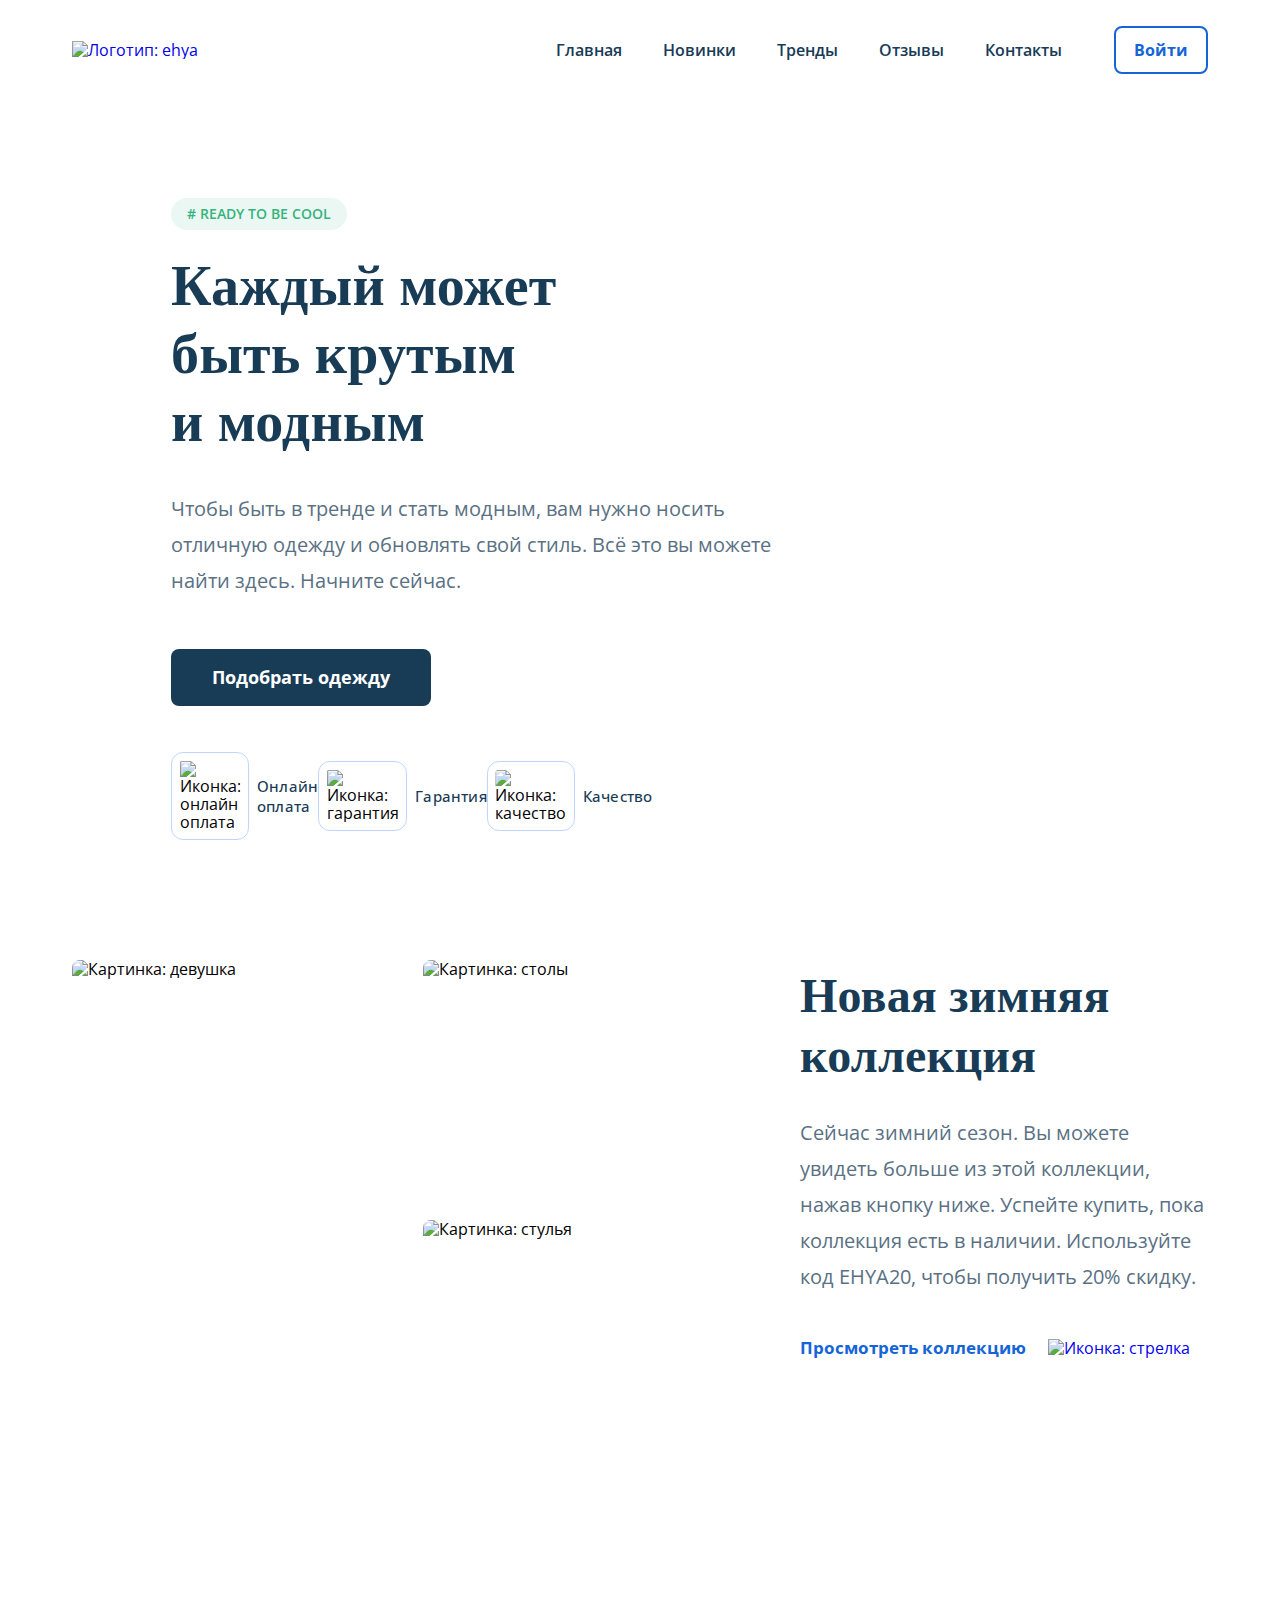
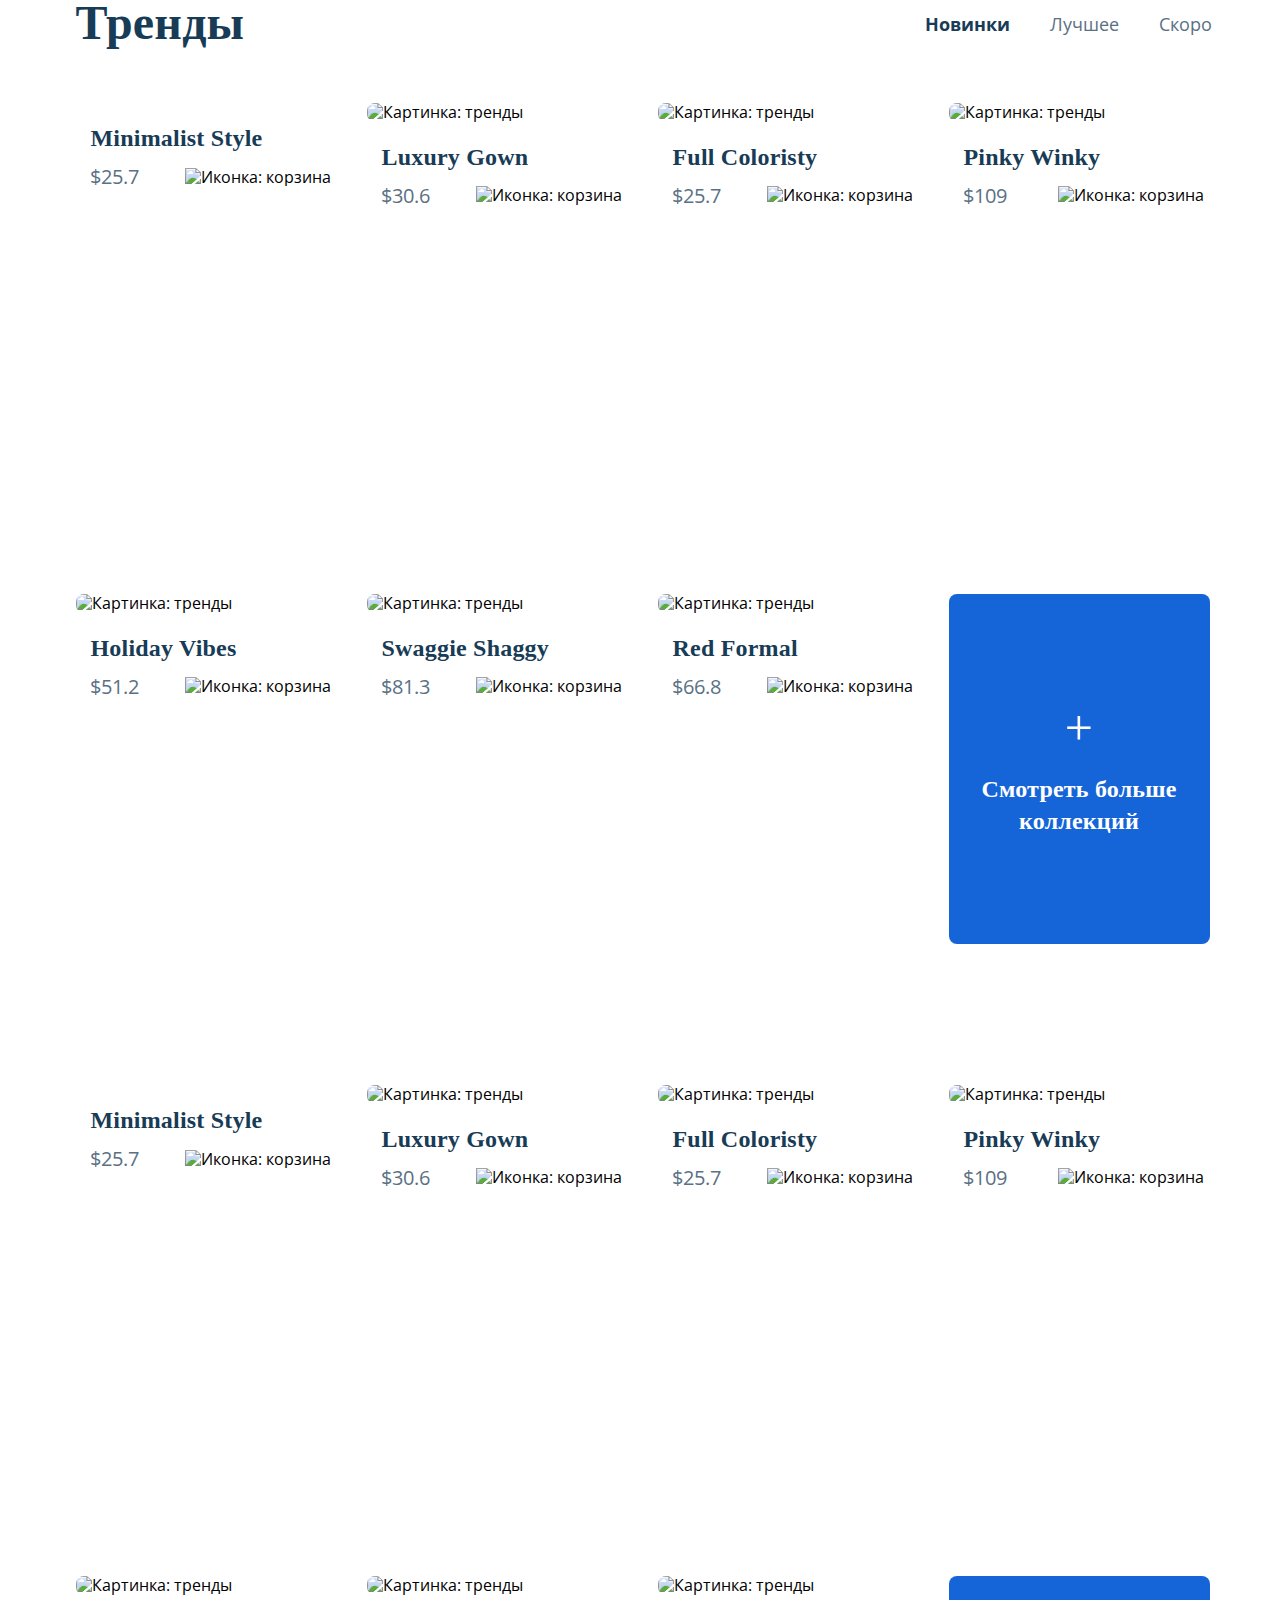
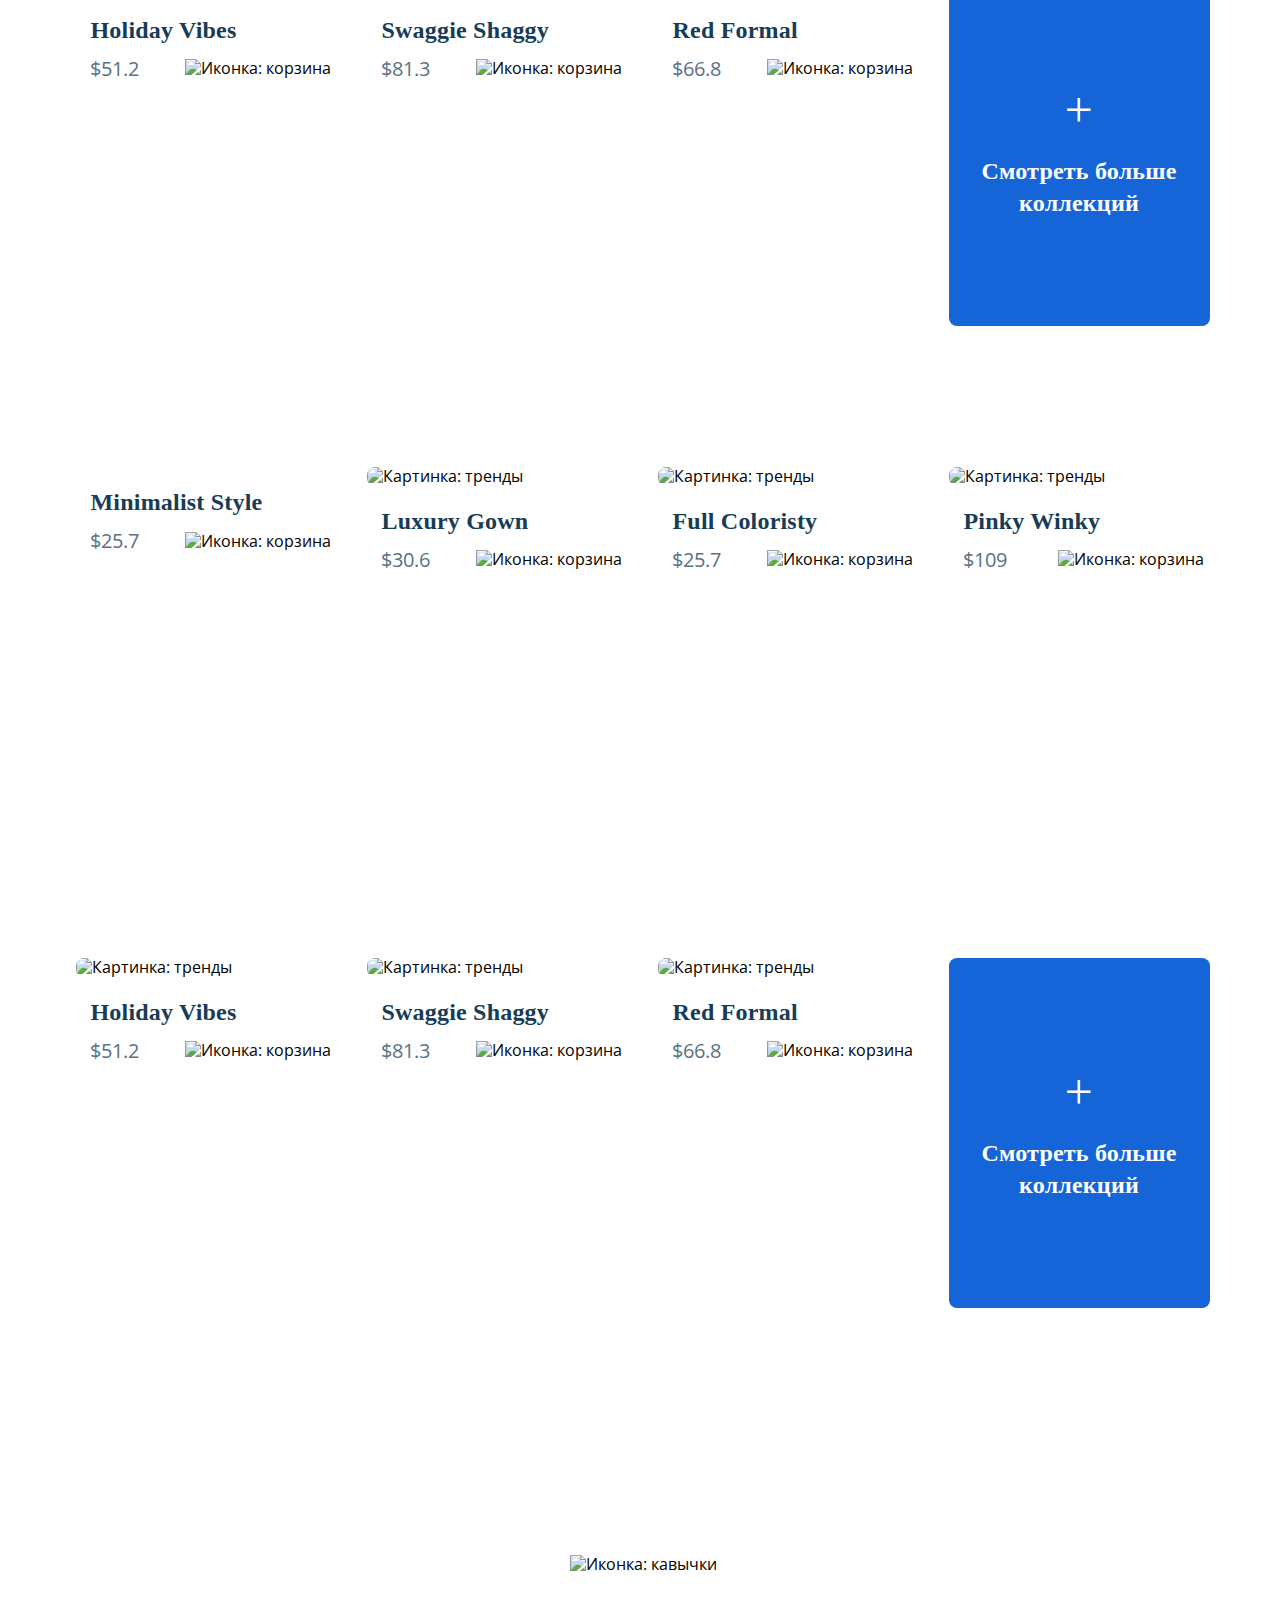
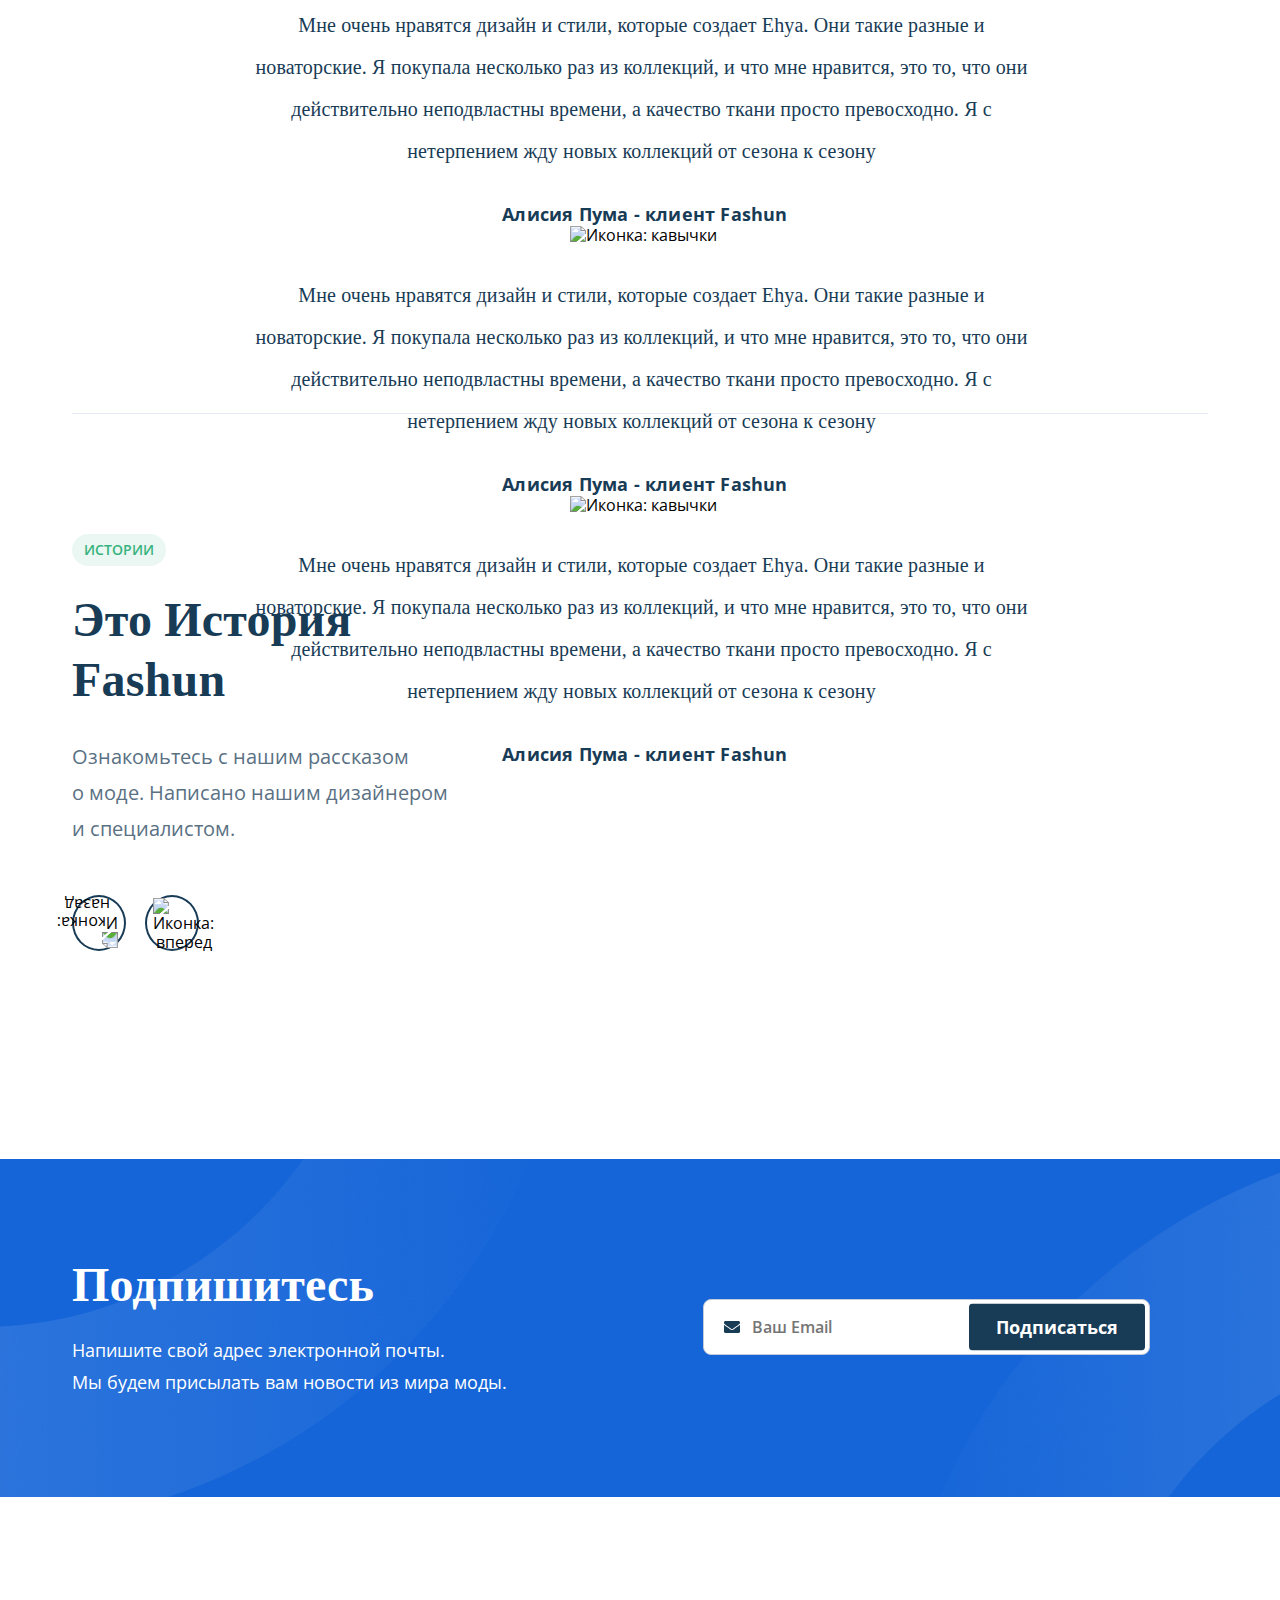
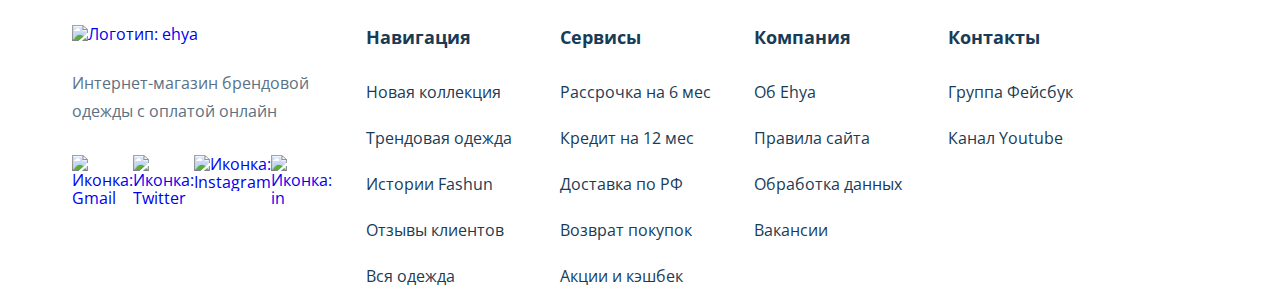
==== index.html @ 39751a8b "create: mobile menu" ====
<!DOCTYPE html>
<html lang="en">
<head>
  <meta charset="UTF-8">
  <meta name="viewport" content="width=device-width, initial-scale=1.0">
  <link rel="stylesheet" href="./css/swiper-bundle.min.css">
  <link rel="stylesheet" href="./css/style.min.css">
  <link href="https://fonts.googleapis.com/css2?family=Open+Sans:wght@400;600;700&display=swap" rel="stylesheet">
  <link rel="shortcut icon" href="./favicon.ico" type="image/x-icon">
  <link rel="icon" href="./favicon.ico" type="image/x-icon">
  <title>Магазин одежды ehya</title>
  <script src="./js/jquery-3.5.1.min.js" defer></script>
  <script src="./js/swiper-bundle.min.js" defer></script>
  <script src="./js/index.js" defer></script>
</head>
<body>
  <header class="header">
    <div class="container">
      <div class="header-wrapper">
        <a href="/"><img src="./img/logo.svg" alt="Логотип: ehya"></a>
        <ul class="header-menu">
          <li class="header-menu__item">
            <a href="#" class="header__link">Главная</a>
          </li>
          <li class="header-menu__item">
            <a href="#" class="header__link">Новинки</a>
          </li>
          <li class="header-menu__item">
            <a href="#" class="header__link">Тренды</a>
          </li>
          <li class="header-menu__item">
            <a href="#" class="header__link">Отзывы</a>
          </li>
          <li class="header-menu__item">
            <a href="#" class="header__link">Контакты</a>
          </li>
        </ul>
        <button class="button header__button">Войти</button>


        <div class="mobile">
          <a href="javascript:void(0)" class="menu-mobile__close">
            <img src="./img/close.svg" alt="Кнопка: зкарыть меню">
          </a>
          <nav class="menu-mobile">
            <ul class="menu-mobile-list">
              <li class="menu-mobile-list__item">
                <a href="#" class="menu-mobile__link">Главная</a>
              </li>
              <li class="menu-mobile-list__item">
                <a href="#" class="menu-mobile__link">Новинки</a>
              </li>
              <li class="menu-mobile-list__item">
                <a href="#" class="menu-mobile__link">Тренды</a>
              </li>
              <li class="menu-mobile-list__item">
                <a href="#" class="menu-mobile__link">Отзывы</a>
              </li>
              <li class="menu-mobile-list__item">
                <a href="#" class="menu-mobile__link">Контакты</a>
              </li>
            </ul>
          </nav>
          <button class="button menu-mobile__login">Войти</button>
        </div>

        <button class="menu-mobile__button">
          <span class="menu-mobile__button-line"></span>
          <span class="menu-mobile__button-line"></span>
          <span class="menu-mobile__button-line"></span>
        </button>
        <!-- /.header-menu -->
      </div>
      <!-- /.header-wrapper -->
    </div>
    <!-- /.container -->
  </header>
  <!-- /.header -->
  <main class="hero">
    <span class="badge hero__badge"># ready to be cool</span>
    <h1 class="section-title hero__title">Каждый может быть крутым и&nbsp;модным</h1>
    <p class="hero__description">
      Чтобы быть в тренде и стать модным, 
      вам нужно носить отличную одежду и обновлять свой стиль. 
      Всё это вы можете найти здесь. Начните сейчас. 
    </p>
    <button class="button hero__button">Подобрать одежду</button>
    <div class="hero-benefits hero__benefits">
      <div class="hero-benefits__item">
        <img  class="hero__image" src="./img/donation.svg" alt="Иконка: онлайн оплата">
        <span class="hero__image-text">Онлайн оплата</span>
      </div>
      <div class="hero-benefits__item">
        <img  class="hero__image" src="./img/shield.svg" alt="Иконка: гарантия">
        <span class="hero__image-text">Гарантия</span>
      </div>
      <div class="hero-benefits__item">
        <img  class="hero__image" src="./img/like.svg" alt="Иконка: качество">
        <span class="hero__image-text">Качество</span>
      </div>
    </div>
  </main>
  <!-- /.hero -->

  <section class="collection">
    <div class="container">
      <div class="collection-wrapper">
        <div class="collection__left">
          <img class="collection__image collection__image--big" src="./img/girl.jpg" alt="Картинка: девушка">
          <img class="collection__image collection__image--small" src="./img/tables.jpg" alt="Картинка: столы">
          <img class="collection__image collection__image--small" src="./img/chairs.jpg" alt="Картинка: стулья">
        </div>
        <div class="collection__right">
          <h2 class="section-title collection__title">Новая зимняя коллекция</h2>
          <p class="section-description collection__description">
            Сейчас зимний сезон. 
            Вы можете увидеть больше из этой коллекции, нажав кнопку ниже. 
            Успейте купить, пока коллекция есть в наличии. 
            Используйте код EHYA20, чтобы получить 20%&nbsp;скидку.
          </p>
          <a href="javascript:void(0);" class="collection-link">
            <span class="collection-link__text">Просмотреть коллекцию</span>
            <img class="collection-link__image" src="./img/arrow.svg" alt="Иконка: стрелка">
          </a>
        </div>
      </div>
      <!-- /.collection-wrapper -->
    </div>
    <!-- /.container -->
  </section>
  <!-- /.collection -->

  <section class="trends">
    <div class="container">
      <div class="trends-wrapper">
        <div class="trends__top">
          <h2 class="section-title trends__title">Тренды</h2>
          <ul class="tabs">
            <li class="tabs__item tabs__item--active" data-target="#novelties">Новинки</li>
            <li class="tabs__item" data-target="#best">Лучшее</li>
            <li class="tabs__item" data-target="#soon">Скоро</li>
          </ul>
        </div>
        <div class="trends-cards trends-cards--active" id="#novelties">
          <div class="trends-card">
            <img src="./img/trends/trend-5.jpg" alt="" class="trends-card__image">
            <span class="trends-card__title">Minimalist Style</span>
            <div class="pricetag">
              <span class="pricetag__price">$25.7</span>
              <img src="./img/trends/shopping-cart.svg" alt="Иконка: корзина" class="pricetag__button">
            </div>
          </div>
          <div class="trends-card">
            <img src="./img/trends/trend-4.jpg" alt="Картинка: тренды" class="trends-card__image">
            <span class="trends-card__title">Luxury Gown </span>
            <div class="pricetag">
              <span class="pricetag__price">$30.6</span>
              <img src="./img/trends/shopping-cart.svg" alt="Иконка: корзина" class="pricetag__button">
            </div>
          </div>
          <div class="trends-card">
            <img src="./img/trends/trend-3.jpg" alt="Картинка: тренды" class="trends-card__image">
            <span class="trends-card__title">Full Coloristy</span>
            <div class="pricetag">
              <span class="pricetag__price">$25.7</span>
              <img src="./img/trends/shopping-cart.svg" alt="Иконка: корзина" class="pricetag__button">
            </div>
          </div>
          <div class="trends-card">
            <img src="./img/trends/trend-2.jpg" alt="Картинка: тренды" class="trends-card__image">
            <span class="trends-card__title">Pinky Winky</span>
            <div class="pricetag">
              <span class="pricetag__price">$109</span>
              <img src="./img/trends/shopping-cart.svg" alt="Иконка: корзина" class="pricetag__button">
            </div>
          </div>
          <div class="trends-card">
            <img src="./img/trends/trend-1.jpg" alt="Картинка: тренды" class="trends-card__image">
            <span class="trends-card__title">Holiday Vibes</span>
            <div class="pricetag">
              <span class="pricetag__price">$51.2</span>
              <img src="./img/trends/shopping-cart.svg" alt="Иконка: корзина" class="pricetag__button">
            </div>
          </div>
          <div class="trends-card">
            <img src="./img/trends/trend-6.jpg" alt="Картинка: тренды" class="trends-card__image">
            <span class="trends-card__title">Swaggie Shaggy</span>
            <div class="pricetag">
              <span class="pricetag__price">$81.3</span>
              <img src="./img/trends/shopping-cart.svg" alt="Иконка: корзина" class="pricetag__button">
            </div>
          </div>
          <div class="trends-card">
            <img src="./img/trends/trend-7.jpg" alt="Картинка: тренды" class="trends-card__image">
            <span class="trends-card__title">Red Formal</span>
            <div class="pricetag">
              <span class="pricetag__price">$66.8</span>
              <img src="./img/trends/shopping-cart.svg" alt="Иконка: корзина" class="pricetag__button">
            </div>
          </div>
          <div class="trends-card">
            <span class="trends-card__more">
              <strong class="trends-card__more-text">Смотреть больше коллекций</strong>
            </span>
          </div>
        </div>
        <div class="trends-cards trends-cards--active" id="#best">
          <div class="trends-card">
            <img src="./img/trends/trend-1.jpg" alt="" class="trends-card__image">
            <span class="trends-card__title">Minimalist Style</span>
            <div class="pricetag">
              <span class="pricetag__price">$25.7</span>
              <img src="./img/trends/shopping-cart.svg" alt="Иконка: корзина" class="pricetag__button">
            </div>
          </div>
          <div class="trends-card">
            <img src="./img/trends/trend-2.jpg" alt="Картинка: тренды" class="trends-card__image">
            <span class="trends-card__title">Luxury Gown </span>
            <div class="pricetag">
              <span class="pricetag__price">$30.6</span>
              <img src="./img/trends/shopping-cart.svg" alt="Иконка: корзина" class="pricetag__button">
            </div>
          </div>
          <div class="trends-card">
            <img src="./img/trends/trend-3.jpg" alt="Картинка: тренды" class="trends-card__image">
            <span class="trends-card__title">Full Coloristy</span>
            <div class="pricetag">
              <span class="pricetag__price">$25.7</span>
              <img src="./img/trends/shopping-cart.svg" alt="Иконка: корзина" class="pricetag__button">
            </div>
          </div>
          <div class="trends-card">
            <img src="./img/trends/trend-4.jpg" alt="Картинка: тренды" class="trends-card__image">
            <span class="trends-card__title">Pinky Winky</span>
            <div class="pricetag">
              <span class="pricetag__price">$109</span>
              <img src="./img/trends/shopping-cart.svg" alt="Иконка: корзина" class="pricetag__button">
            </div>
          </div>
          <div class="trends-card">
            <img src="./img/trends/trend-5.jpg" alt="Картинка: тренды" class="trends-card__image">
            <span class="trends-card__title">Holiday Vibes</span>
            <div class="pricetag">
              <span class="pricetag__price">$51.2</span>
              <img src="./img/trends/shopping-cart.svg" alt="Иконка: корзина" class="pricetag__button">
            </div>
          </div>
          <div class="trends-card">
            <img src="./img/trends/trend-6.jpg" alt="Картинка: тренды" class="trends-card__image">
            <span class="trends-card__title">Swaggie Shaggy</span>
            <div class="pricetag">
              <span class="pricetag__price">$81.3</span>
              <img src="./img/trends/shopping-cart.svg" alt="Иконка: корзина" class="pricetag__button">
            </div>
          </div>
          <div class="trends-card">
            <img src="./img/trends/trend-7.jpg" alt="Картинка: тренды" class="trends-card__image">
            <span class="trends-card__title">Red Formal</span>
            <div class="pricetag">
              <span class="pricetag__price">$66.8</span>
              <img src="./img/trends/shopping-cart.svg" alt="Иконка: корзина" class="pricetag__button">
            </div>
          </div>
          <div class="trends-card">
            <span class="trends-card__more">
              <strong class="trends-card__more-text">Смотреть больше коллекций</strong>
            </span>
          </div>
        </div>
        <div class="trends-cards trends-cards--active" id="#soon">
          <div class="trends-card">
            <img src="./img/trends/trend-2.jpg" alt="" class="trends-card__image">
            <span class="trends-card__title">Minimalist Style</span>
            <div class="pricetag">
              <span class="pricetag__price">$25.7</span>
              <img src="./img/trends/shopping-cart.svg" alt="Иконка: корзина" class="pricetag__button">
            </div>
          </div>
          <div class="trends-card">
            <img src="./img/trends/trend-7.jpg" alt="Картинка: тренды" class="trends-card__image">
            <span class="trends-card__title">Luxury Gown </span>
            <div class="pricetag">
              <span class="pricetag__price">$30.6</span>
              <img src="./img/trends/shopping-cart.svg" alt="Иконка: корзина" class="pricetag__button">
            </div>
          </div>
          <div class="trends-card">
            <img src="./img/trends/trend-3.jpg" alt="Картинка: тренды" class="trends-card__image">
            <span class="trends-card__title">Full Coloristy</span>
            <div class="pricetag">
              <span class="pricetag__price">$25.7</span>
              <img src="./img/trends/shopping-cart.svg" alt="Иконка: корзина" class="pricetag__button">
            </div>
          </div>
          <div class="trends-card">
            <img src="./img/trends/trend-5.jpg" alt="Картинка: тренды" class="trends-card__image">
            <span class="trends-card__title">Pinky Winky</span>
            <div class="pricetag">
              <span class="pricetag__price">$109</span>
              <img src="./img/trends/shopping-cart.svg" alt="Иконка: корзина" class="pricetag__button">
            </div>
          </div>
          <div class="trends-card">
            <img src="./img/trends/trend-5.jpg" alt="Картинка: тренды" class="trends-card__image">
            <span class="trends-card__title">Holiday Vibes</span>
            <div class="pricetag">
              <span class="pricetag__price">$51.2</span>
              <img src="./img/trends/shopping-cart.svg" alt="Иконка: корзина" class="pricetag__button">
            </div>
          </div>
          <div class="trends-card">
            <img src="./img/trends/trend-6.jpg" alt="Картинка: тренды" class="trends-card__image">
            <span class="trends-card__title">Swaggie Shaggy</span>
            <div class="pricetag">
              <span class="pricetag__price">$81.3</span>
              <img src="./img/trends/shopping-cart.svg" alt="Иконка: корзина" class="pricetag__button">
            </div>
          </div>
          <div class="trends-card">
            <img src="./img/trends/trend-1.jpg" alt="Картинка: тренды" class="trends-card__image">
            <span class="trends-card__title">Red Formal</span>
            <div class="pricetag">
              <span class="pricetag__price">$66.8</span>
              <img src="./img/trends/shopping-cart.svg" alt="Иконка: корзина" class="pricetag__button">
            </div>
          </div>
          <div class="trends-card">
            <span class="trends-card__more">
              <strong class="trends-card__more-text">Смотреть больше коллекций</strong>
            </span>
          </div>
        </div>
      </div>
      <!-- /.trends-wrapper -->
    </div>
    <!-- /.container -->
  </section>

  <section class="testimonial">
    <div class="container">
      <div class="testimonial-wrapper">
        <!-- Slider main container -->
        <div class="testimonial-slider swiper-container">
          <div class="swiper-wrapper">
              <!-- Slides -->
              <div class="swiper-slide">
                <img class="testimonial__icon" src="./img/quote.svg" alt="Иконка: кавычки">
                <p class="testimonial__text">
                  Мне очень нравятся дизайн и стили, которые создает Ehya. 
                  Они такие разные и новаторские. Я покупала несколько раз из коллекций,
                  и что мне нравится, это то, что они действительно неподвластны времени, 
                  а качество ткани просто превосходно. <span class="testimonial--hidden">Я с нетерпением жду новых коллекций от сезона к сезону</span>
                </p>
                <span class="testimonial__author">Алисия Пума - клиент Fashun</span>
              </div>
              <div class="swiper-slide">
                <img class="testimonial__icon" src="./img/quote.svg" alt="Иконка: кавычки">
                <p class="testimonial__text">
                  Мне очень нравятся дизайн и стили, которые создает Ehya. 
                  Они такие разные и новаторские. Я покупала несколько раз из коллекций,
                  и что мне нравится, это то, что они действительно неподвластны времени, 
                  а качество ткани просто превосходно. <span class="testimonial--hidden">Я с нетерпением жду новых коллекций от сезона к сезону</span>
                </p>
                <span class="testimonial__author">Алисия Пума - клиент Fashun</span>
              </div>
              <div class="swiper-slide">
                <img class="testimonial__icon" src="./img/quote.svg" alt="Иконка: кавычки">
                <p class="testimonial__text">
                  Мне очень нравятся дизайн и стили, которые создает Ehya. 
                  Они такие разные и новаторские. Я покупала несколько раз из коллекций,
                  и что мне нравится, это то, что они действительно неподвластны времени, 
                  а качество ткани просто превосходно. <span class="testimonial--hidden">Я с нетерпением жду новых коллекций от сезона к сезону</span>
                </p>
                <span class="testimonial__author">Алисия Пума - клиент Fashun</span>
              </div>
          </div>
          <div class="testimonial-pagination swiper-pagination"></div>
        </div>
      </div>
      <!-- /.testimonial-wrapper -->
      <hr class="testimonial__line" />
    </div>
    <!-- /.container -->
  </section>
  <!-- /.testimonial -->

  <section class="history">
    <div class="container">
      <div class="history-wrapper">
        <div class="history__left">
          <span class="badge history__badge">Истории</span>
          <h2 class="section-title history__title"><span class="history__title--hidden">Это</span> история Fashun</h2>
          <p class="history__description">
            Ознакомьтесь с нашим рассказом о&nbsp;моде. 
            Написано нашим дизайнером и специалистом.
          </p>
          <div class="history-buttons">
            <button class="history__button history__button--prev">
              <img src="./img/arrow-button.svg" alt="Иконка: назад">
            </button>
            <button class="history__button history__button--next">
              <img src="./img/arrow-button.svg" alt="Иконка: вперед">
            </button>
          </div>
        </div>
        <div class="history__right">
          <div class="history-slider">
            <div class="history-slide">
              <div class="history__slide">
                <img class="history__image" src="./img/history/slide-1.jpg" alt="Картинка: формальный стиль">
                <div class="history-info">
                  <p class="history__text">
                    Mix & Match Style 01: повседневный и формальный стиль
                  </p>
                  <a href="#" class="history__more">Читать далее</a>
                </div>
              </div>
              <div class="history__slide">
                <img class="history__image" src="./img/history/slide-2.jpg" alt="Картинка: лайфхак">
                <div class="history-info">
                  <p class="history__text">
                    Лайфхак: Купите одежду Thrifft на воскресном рынке
                  </p>
                  <a href="#" class="history__more">Читать далее</a>
                </div>
              </div>
            </div>
            <div class="history-slide">
              <div class="history__slide">
                <img class="history__image" src="./img/history/slide-1.jpg" alt="Картинка: формальный стиль">
                <div class="history-info">
                  <p class="history__text">
                    Mix & Match Style 02: повседневный и формальный стиль
                  </p>
                  <a href="#" class="history__more">Читать далее</a>
                </div>
              </div>
              <div class="history__slide">
                <img class="history__image" src="./img/history/slide-2.jpg" alt="Картинка: лайфхак">
                <div class="history-info">
                  <p class="history__text">
                    Лайфхак: Купите одежду Thrifft на воскресном рынке
                  </p>
                  <a href="#" class="history__more">Читать далее</a>
                </div>
              </div>
            </div>
            <div class="history-slide">
              <div class="history__slide">
                <img class="history__image" src="./img/history/slide-1.jpg" alt="Картинка: формальный стиль">
                <div class="history-info">
                  <p class="history__text">
                    Mix & Match Style 06: повседневный и формальный стиль
                  </p>
                  <a href="#" class="history__more">Читать далее</a>
                </div>
              </div>
              <div class="history__slide">
                <img class="history__image" src="./img/history/slide-2.jpg" alt="Картинка: лайфхак">
                <div class="history-info">
                  <p class="history__text">
                    Лайфхак: Купите одежду Thrifft на воскресном рынке
                  </p>
                  <a href="#" class="history__more">Читать далее</a>
                </div>
              </div>
            </div>
          </div>
        </div>
        </div>
        <!-- /.history-wrapper -->
      </div>
    <!-- /.container -->
  </section>
  <!-- /.history -->

  <section class="newsletter">
    <div class="container">
      <div class="newsletter-wrapper">
        <div class="newsletter__left">
          <h2 class="section-title newsletter__title">Подпишитесь</h2>
          <p class="newsletter__description">
            Напишите свой адрес электронной почты. 
            Мы&nbsp;будем присылать вам новости из мира моды.
          </p>
        </div>
        <div class="newsletter__right">
          <form action="#" class="form newsletter__form">
            <div class="newsletter__form-group">
              <input class="input newsletter__input" type="email" name="email" placeholder="Ваш Email" required>
              <button class="button newsletter__button">Подписаться</button>
            </div>
          </form>
        </div>
      </div>
      <!-- /.newsletter-wrapper -->
    </div>
    <!-- /.container -->
  </section>
  <!-- /.newsletter -->

  <footer class="footer">
    <div class="container">
      <div class="footer-wrapper">
        <div class="social">
          <a href="/"><img src="./img/logo.svg" alt="Логотип: ehya"></a>
          <p class="social__text">Интернет-магазин брендовой одежды с оплатой онлайн</p>
          <ul class="social-icons">
            <li class="social-icons__item">
              <a href="https://www.gmail.com/" target="_blank" rel="noopener noreferrer" class="social__link">
                <img src="./img/socials/gmail.svg" alt="Иконка: Gmail">
              </a>
            </li>
            <li class="social-icons__item">
              <a href="https://www.twitter.com/" target="_blank" rel="noopener noreferrer" class="social__link">
                <img src="./img/socials/twitter.svg" alt="Иконка: Twitter">
              </a>
            </li>
            <li class="social-icons__item">
              <a href="https://www.instagram.com/" target="_blank" rel="noopener noreferrer" class="social__link">
                <img src="./img/socials/inst.svg" alt="Иконка: Instagram">
              </a>
            </li>
            <li class="social-icons__item">
              <a href="https://www.linkedin.cn/" target="_blank" rel="noopener noreferrer" class="social__link">
                <img src="./img/socials/in.svg" alt="Иконка: in">  
              </a>
            </li>
          </ul>
        </div>
        <div class="navigation">
          <h3 class="footer__title">Навигация</h3>
          <ul class="footer-nav">
            <li class="footer-nav__item">
              <a href="#" class="footer-nav__link">Новая коллекция</a>
            </li>
            <li class="footer-nav__item">
              <a href="#" class="footer-nav__link">Трендовая одежда</a>
            </li>
            <li class="footer-nav__item">
              <a href="#" class="footer-nav__link">Истории Fashun</a>
            </li>
            <li class="footer-nav__item">
              <a href="#" class="footer-nav__link">Отзывы клиентов</a>
            </li>
            <li class="footer-nav__item">
              <a href="#" class="footer-nav__link">Вся одежда</a>
            </li>
          </ul>
        </div>
        <div class="services">
          <h3 class="footer__title">Сервисы </h3>
          <ul class="footer-nav">
            <li class="footer-nav__item">
              <a href="#" class="footer-nav__link">Рассрочка на 6 мес </a>
            </li>
            <li class="footer-nav__item">
              <a href="#" class="footer-nav__link">Кредит на 12 мес</a>
            </li>
            <li class="footer-nav__item">
              <a href="#" class="footer-nav__link">Доставка по РФ</a>
            </li>
            <li class="footer-nav__item">
              <a href="#" class="footer-nav__link">Возврат покупок</a>
            </li>
            <li class="footer-nav__item">
              <a href="#" class="footer-nav__link">Акции и кэшбек</a>
            </li>
          </ul>
        </div>
        <div class="company">
          <h3 class="footer__title">Компания</h3>
          <ul class="footer-nav">
            <li class="footer-nav__item">
              <a href="#" class="footer-nav__link">Об Ehya</a>
            </li>
            <li class="footer-nav__item">
              <a href="#" class="footer-nav__link">Правила сайта </a>
            </li>
            <li class="footer-nav__item">
              <a href="#" class="footer-nav__link">Обработка данных</a>
            </li>
            <li class="footer-nav__item">
              <a href="#" class="footer-nav__link">Вакансии</a>
            </li>
          </ul>
        </div>
        <div class="contacts">
          <h3 class="footer__title">Контакты</h3>
          <ul class="footer-nav">
            <li class="footer-nav__item">
              <a href="#" class="footer-nav__link">Группа Фейсбук</a>
            </li>
            <li class="footer-nav__item">
              <a href="#" class="footer-nav__link">Канал Youtube</a>
            </li>
          </ul>
        </div>
      </div>
      <!-- /.footer-wrapper -->
    </div>
    <!-- /.container -->
  </footer>
  <!-- /.footer -->
</body>
</html>
---- css/style.min.css ----
@font-face{font-family:"HK Grotesk";src:url("../fonts/hkgrotesk-regular.woff2") format("woff2"),url("../fonts/hkgrotesk-regular.woff") format("woff");font-weight:normal;font-style:normal;font-display:swap}@font-face{font-family:"HK Grotesk";src:url("../fonts/hkgrotesk-medium.woff2") format("woff2"),url("../fonts/hkgrotesk-medium.woff") format("woff");font-weight:500;font-style:normal;font-display:swap}@font-face{font-family:"HK Grotesk";src:url("../fonts/hkgrotesk-bold.woff2") format("woff2"),url("../fonts/hkgrotesk-bold.woff") format("woff");font-weight:bold;font-style:normal;font-display:swap}/*! normalize.css v8.0.1 | MIT License | github.com/necolas/normalize.css */html{line-height:1.15;-webkit-text-size-adjust:100%}body{margin:0}main{display:block}h1{font-size:2em;margin:0.67em 0}hr{-webkit-box-sizing:content-box;box-sizing:content-box;height:0;overflow:visible}pre{font-family:monospace, monospace;font-size:1em}a{background-color:transparent}abbr[title]{border-bottom:none;text-decoration:underline;-webkit-text-decoration:underline dotted;text-decoration:underline dotted}b,strong{font-weight:bolder}code,kbd,samp{font-family:monospace, monospace;font-size:1em}small{font-size:80%}sub,sup{font-size:75%;line-height:0;position:relative;vertical-align:baseline}sub{bottom:-0.25em}sup{top:-0.5em}img{border-style:none}button,input,optgroup,select,textarea{font-family:inherit;font-size:100%;line-height:1.15;margin:0}button,input{overflow:visible}button,select{text-transform:none}button,[type="button"],[type="reset"],[type="submit"]{-webkit-appearance:button}button::-moz-focus-inner,[type="button"]::-moz-focus-inner,[type="reset"]::-moz-focus-inner,[type="submit"]::-moz-focus-inner{border-style:none;padding:0}button:-moz-focusring,[type="button"]:-moz-focusring,[type="reset"]:-moz-focusring,[type="submit"]:-moz-focusring{outline:1px dotted ButtonText}fieldset{padding:0.35em 0.75em 0.625em}legend{-webkit-box-sizing:border-box;box-sizing:border-box;color:inherit;display:table;max-width:100%;padding:0;white-space:normal}progress{vertical-align:baseline}textarea{overflow:auto}[type="checkbox"],[type="radio"]{-webkit-box-sizing:border-box;box-sizing:border-box;padding:0}[type="number"]::-webkit-inner-spin-button,[type="number"]::-webkit-outer-spin-button{height:auto}[type="search"]{-webkit-appearance:textfield;outline-offset:-2px}[type="search"]::-webkit-search-decoration{-webkit-appearance:none}::-webkit-file-upload-button{-webkit-appearance:button;font:inherit}details{display:block}summary{display:list-item}template{display:none}[hidden]{display:none}*,*:before,*:after{-webkit-box-sizing:border-box;box-sizing:border-box}body{font-family:'Open Sans', sans-serif;background-color:#fff}.container{max-width:1136px;margin:0 auto}ul,li{padding:0;list-style:none}h1,h2,h3,p{margin:0}a{text-decoration:none}.button{border:2px solid transparent;border-radius:8px;cursor:pointer}.badge{display:inline-block;font-weight:600;font-size:14px;line-height:20px;padding:6px 16px;color:#36B37E;text-transform:uppercase;background:rgba(54,179,126,0.1);border-radius:2000px}.section-title{font-family:"HK Grotesk", serif;font-weight:bold;font-size:48px;line-height:60px;letter-spacing:0.2px;color:#183B56}.section-description{font-size:20px;line-height:36px;color:#5A7184}.swiper-pagination-bullet{width:5px;height:5px;border-radius:50%;background-color:#183B56}.swiper-button-disabled{opacity:0.6}.header{background-color:#fff;padding-top:23px;padding-bottom:59px}.header-wrapper{display:-webkit-box;display:-ms-flexbox;display:flex;-webkit-box-align:center;-ms-flex-align:center;align-items:center;-webkit-box-pack:justify;-ms-flex-pack:justify;justify-content:space-between}.header-menu{display:-webkit-box;display:-ms-flexbox;display:flex;-webkit-box-align:center;-ms-flex-align:center;align-items:center;-webkit-box-pack:justify;-ms-flex-pack:justify;justify-content:space-between;min-width:506px;margin-left:auto;margin-right:52px}.header__link{color:#183B56;font-size:16px;line-height:22px;font-weight:600}.header__button{border-color:#1565D8;background-color:#fff;padding:11px 18px;font-weight:bold;font-size:16px;line-height:22px;color:#1565D8}.menu-mobile-list__item{margin-bottom:20px}.menu-mobile__link{font-weight:600;font-size:16px;line-height:22px;color:#183B56}.menu-mobile__button{display:none}.menu-mobile__login{font-weight:bold;font-size:16px;line-height:22px;padding:9px 101px;border-color:#1565D8;background-color:#fff;color:#1565D8}.menu-mobile__close{position:absolute;top:16px;right:23px}.mobile{display:none}.hero{width:100%;max-width:1274px;min-height:700px;background-image:url("./../img/header-bg.jpg");margin:0 auto;padding-top:62px;padding-left:107px;border-radius:8px}.hero__badge{margin-bottom:22px}.hero__title{max-width:425px;font-size:56px;line-height:68px;margin-bottom:35px}.hero__description{max-width:652px;font-size:20px;line-height:36px;color:#5A7184;margin-bottom:50px}.hero__button{font-weight:bold;font-size:18px;line-height:25px;background-color:#183B56;color:#fff;padding:14px 39px}.hero__benefits{margin-top:46px}.hero-benefits{max-width:458px;display:-webkit-box;display:-ms-flexbox;display:flex;-webkit-box-align:center;-ms-flex-align:center;align-items:center;-webkit-box-pack:justify;-ms-flex-pack:justify;justify-content:space-between}.hero-benefits__item{display:-webkit-box;display:-ms-flexbox;display:flex;-webkit-box-align:center;-ms-flex-align:center;align-items:center}.hero__image{padding:7.5px;border:0.75px solid #c0d7f9;border-radius:12px;margin-right:8px}.hero__image-text{font-weight:500;font-size:15px;line-height:20px;letter-spacing:0.2px;color:#183B56}.collection{padding-top:120px}.collection-wrapper{display:-webkit-box;display:-ms-flexbox;display:flex;-webkit-box-pack:justify;-ms-flex-pack:justify;justify-content:space-between}.collection__left{display:-ms-grid;display:grid;-ms-grid-columns:(321px)[2];grid-template-columns:repeat(2, 321px);-ms-grid-rows:(230px)[2];grid-template-rows:repeat(2, 230px);gap:30px}.collection__image{border-radius:8px}.collection__image--big{grid-row:span 2}.collection__right{display:-webkit-box;display:-ms-flexbox;display:flex;-webkit-box-orient:vertical;-webkit-box-direction:normal;-ms-flex-direction:column;flex-direction:column;max-width:408px}.collection__title{padding-top:6px;margin-bottom:29px}.collection__description{margin-bottom:40px}.collection-link__text{display:inline-block;font-weight:bold;font-size:17px;line-height:25px;color:#1565D8;margin-right:18px}.trends{padding-top:140px;padding-left:7px}.trends__top{display:-webkit-box;display:-ms-flexbox;display:flex;-webkit-box-align:end;-ms-flex-align:end;align-items:end;-webkit-box-pack:justify;-ms-flex-pack:justify;justify-content:space-between}.trends-cards{padding-top:50px;display:-ms-grid;display:grid;-ms-grid-columns:(minmax(200px, 261px))[4];grid-template-columns:repeat(4, minmax(200px, 261px));-ms-grid-rows:(441px)[2];grid-template-rows:repeat(2, 441px);gap:50px 30px}.trends-card{display:-webkit-box;display:-ms-flexbox;display:flex;-webkit-box-orient:vertical;-webkit-box-direction:normal;-ms-flex-direction:column;flex-direction:column}.trends-card__image{-o-object-fit:cover;object-fit:cover;border-radius:8px;margin-bottom:19px}.trends-card__title{padding-left:15px;margin-bottom:5px;font-family:"HK Grotesk", serif;font-weight:bold;font-size:24px;line-height:32px;letter-spacing:0.2px;color:#183B56}.trends-card__more{position:relative;display:-webkit-box;display:-ms-flexbox;display:flex;-webkit-box-align:center;-ms-flex-align:center;align-items:center;-webkit-box-pack:center;-ms-flex-pack:center;justify-content:center;width:100%;height:100%;max-width:261px;max-height:350px;border-radius:8px;background-color:#1565D8;color:#fff;font-family:"HK Grotesk", serif;font-size:24px;line-height:32px;letter-spacing:0.2px;text-align:center}.trends-card__more::before{content:'+';position:absolute;font-size:50px;top:118px;left:50%;-webkit-transform:translateX(-50%);transform:translateX(-50%);color:#fff}.trends-card__more-text{padding-top:72px}.tabs{min-width:287px;padding-top:6px;display:-webkit-box;display:-ms-flexbox;display:flex;-webkit-box-align:center;-ms-flex-align:center;align-items:center;-webkit-box-pack:justify;-ms-flex-pack:justify;justify-content:space-between}.tabs__item{font-weight:normal;font-size:18px;line-height:25px;color:#5A7184}.tabs__item--active{font-weight:bold;color:#183B56}.pricetag{display:-webkit-box;display:-ms-flexbox;display:flex;-webkit-box-align:center;-ms-flex-align:center;align-items:center;-webkit-box-pack:justify;-ms-flex-pack:justify;justify-content:space-between;width:100%;max-width:255px}.pricetag__price{padding-left:14px;font-size:20px;line-height:36px;color:#5A7184}.testimonial{padding-top:156px;padding-bottom:112px}.testimonial-wrapper{max-width:800px;text-align:center;margin:0 auto}.testimonial-slider{height:391px}.testimonial__text{font-family:"HK Grotesk", serif;font-size:20px;line-height:42px;letter-spacing:0.133333px;color:#183B56;padding-left:3px;margin-bottom:30px}.testimonial__author{font-weight:bold;font-size:18px;line-height:24px;letter-spacing:0.2px;color:#183B56;padding-left:10px}.testimonial__icon{padding-left:6px;margin-bottom:30px}.testimonial__line{margin-top:67px;border:none;height:1px;color:#E5EAF4;background-color:#E5EAF4}.history{padding-bottom:208px}.history__slide{position:relative}.history-wrapper{display:-webkit-box;display:-ms-flexbox;display:flex;-webkit-box-pack:justify;-ms-flex-pack:justify;justify-content:space-between}.history-info{width:100%;max-width:312px;position:absolute;bottom:-155px;left:10px;padding-top:20px;padding-left:20px;min-height:178px;background-color:#FAFDFF}.history__right{padding-top:10px}.history__badge{padding:6px 12px;margin-bottom:24px}.history__title{text-transform:capitalize;max-width:337px;margin-bottom:29px}.history__description{max-width:383px;margin-bottom:48px;font-size:20px;line-height:36px;color:#5A7184}.history__more{font-weight:600;font-size:16px;line-height:22px;color:#1565D8}.history__button{width:54px;height:56px;border-radius:50%;border:2px solid #183B56;background-color:#fff}.history__button:not(:last-child){margin-right:15px}.history__button--prev{-webkit-transform:rotate(180deg);transform:rotate(180deg)}.history__image{border-radius:8px 8px 0px 0px}.history__text{max-width:260px;margin-bottom:26px;font-family:"HK Grotesk", serif;font-weight:500;font-size:22px;line-height:30px;letter-spacing:0.2px}.history-slider{width:652px}.history-slide{display:none;-webkit-box-pack:justify;-ms-flex-pack:justify;justify-content:space-between;-webkit-animation:fade 1.5s;animation:fade 1.5s}.history-slide--active{display:-webkit-box;display:-ms-flexbox;display:flex}@-webkit-keyframes fade{from{opacity:0}to{opacity:1}}@keyframes fade{from{opacity:0}to{opacity:1}}.newsletter{padding-top:96px;min-height:338px;background-image:url("./../img/newsletter-bg.jpg");background-repeat:no-repeat;background-size:cover}.newsletter-wrapper{display:-webkit-box;display:-ms-flexbox;display:flex;-webkit-box-align:center;-ms-flex-align:center;align-items:center;-webkit-box-pack:justify;-ms-flex-pack:justify;justify-content:space-between}.newsletter__title{color:#fff;margin-bottom:19px}.newsletter__description{max-width:436px;color:#fff;font-size:18px;line-height:32px}.newsletter__right{margin-right:auto;margin-left:195px}.newsletter__form{width:447px}.newsletter__form-group{position:relative}.newsletter__input{position:relative;background-image:url("./../img/email.svg");background-repeat:no-repeat;background-position:center left 20px;width:100%;min-height:56px;padding-left:48px;border-radius:8px;border:1px solid #C3CAD9;font-weight:600;font-size:16px;line-height:22px;color:#959ead}.newsletter__button{position:absolute;top:50%;right:5px;-webkit-transform:translateY(-50%);transform:translateY(-50%);border-radius:4px;padding:9px 25px;font-weight:bold;font-size:18px;line-height:25px;color:#fff;background-color:#183B56}.footer{padding-top:128px}.footer-wrapper{display:-ms-grid;display:grid;-ms-grid-columns:265px (165px)[4];grid-template-columns:265px repeat(4, 165px);gap:29px}.footer__title{margin-bottom:31px;font-weight:bold;font-size:18px;line-height:25px;color:#183B56}.footer-nav__item:not(:last-child){margin-bottom:24px}.footer-nav__link{font-size:16px;line-height:22px;text-decoration:none;color:#183B56}.social__text{max-width:263px;margin-top:25px;margin-bottom:30px;font-size:16px;line-height:28px;color:#5A7184}.social-icons{width:100%;max-width:185px;display:-webkit-box;display:-ms-flexbox;display:flex;-webkit-box-pack:justify;-ms-flex-pack:justify;justify-content:space-between}@media (min-width: 992px){.header__link{position:relative}.header__link::after{content:'';position:absolute;bottom:0;left:0;width:0%;height:2px;background-color:#183B56;-webkit-transition:linear 0.3s;transition:linear 0.3s}.header__link:hover::after{width:100%}.header__button{position:relative;-webkit-transition:0.2s;transition:0.2s;overflow:hidden}.header__button:hover{background-color:#1565D8;border-color:#fff;color:#fff}.header__button::before{content:'';position:absolute;width:100%;height:100%;top:0;left:-100%;background:-webkit-gradient(linear, left top, right top, from(transparent), color-stop(#fff), to(transparent));background:linear-gradient(90deg, transparent, #fff, transparent);-webkit-transition:0.5s;transition:0.5s}.header__button:hover::before{left:100%}.hero__button{position:relative;-webkit-transition:0.2s;transition:0.2s;overflow:hidden}.hero__button:hover{background-color:#23567e}.hero__button::before{content:'';position:absolute;width:100%;height:100%;top:0;left:-100%;background:-webkit-gradient(linear, left top, right top, from(transparent), color-stop(#fff), to(transparent));background:linear-gradient(90deg, transparent, #fff, transparent);-webkit-transition:0.5s;transition:0.5s}.hero__button:hover::before{left:100%}.collection-link__text{position:relative}.collection-link__text::after{content:'';position:absolute;bottom:0;left:0;width:0%;height:2px;background-color:#1565D8;-webkit-transition:linear 0.3s;transition:linear 0.3s}.collection-link__text:hover::after{width:100%}.pricetag__button{cursor:pointer}.history__button{cursor:pointer}.history__button:hover{background-color:#f2f2f2}.newsletter__button{-webkit-transition:0.2s;transition:0.2s;overflow:hidden}.newsletter__button:hover{background-color:#23567e}.newsletter__button::before{content:'';position:absolute;width:100%;height:100%;top:0;left:-100%;background:-webkit-gradient(linear, left top, right top, from(transparent), color-stop(#fff), to(transparent));background:linear-gradient(90deg, transparent, #fff, transparent);-webkit-transition:0.5s;transition:0.5s}.newsletter__button:hover::before{left:100%}.social__link img{-webkit-transition:linear 0.2s;transition:linear 0.2s}.social__link img:hover{border-radius:50%;-webkit-box-shadow:0px 0px 30px #4d4d4d;box-shadow:0px 0px 30px #4d4d4d}.footer-nav__link{position:relative}.footer-nav__link::before{content:'';position:absolute;bottom:0;width:100%;height:2px;background-color:#183B56;-webkit-transition:ease 0.3s;transition:ease 0.3s;-webkit-transform:scale(0);transform:scale(0)}.footer-nav__link:hover::before{-webkit-transform:scale(1);transform:scale(1)}}@media (max-width: 1330px){.container{width:90%}.hero{width:90%}}@media (max-width: 1250px){.collection__right{max-width:60%}.collection-wrapper{-webkit-box-orient:vertical;-webkit-box-direction:normal;-ms-flex-direction:column;flex-direction:column;-webkit-box-align:center;-ms-flex-align:center;align-items:center}}@media (max-width: 1140px){.trends-card__more{font-size:21px}.history-wrapper{-webkit-box-orient:vertical;-webkit-box-direction:normal;-ms-flex-direction:column;flex-direction:column;-webkit-box-align:center;-ms-flex-align:center;align-items:center}.history__title{max-width:unset}.history__description{max-width:556px}.history__left{text-align:center}.history__right{padding-top:25px}.newsletter{min-height:402px;padding-top:67px}.newsletter-wrapper{-webkit-box-orient:vertical;-webkit-box-direction:normal;-ms-flex-direction:column;flex-direction:column;-webkit-box-align:center;-ms-flex-align:center;align-items:center}.newsletter__description{margin-bottom:56px}.newsletter__left{text-align:center}.newsletter__right{margin-right:0;margin-left:0}.footer-wrapper{-webkit-box-pack:center;-ms-flex-pack:center;justify-content:center;-ms-grid-columns:265px (165px)[2];grid-template-columns:265px repeat(2, 165px)}.company{-ms-grid-column:2;grid-column:2}}@media (max-width: 1000px){.header{padding-top:26px;padding-bottom:48px}.header-wrapper{width:94%;margin:0 auto}.header-menu,.header__button{display:none}.mobile--active{display:-webkit-box;display:-ms-flexbox;display:flex;-webkit-box-pack:center;-ms-flex-pack:center;justify-content:center;-webkit-box-orient:vertical;-webkit-box-direction:normal;-ms-flex-direction:column;flex-direction:column;position:fixed;top:10px;min-width:304px;left:8px;right:8px;background-color:#fff;z-index:2;padding:26px 24px}.menu-mobile__button{display:-webkit-box;display:-ms-flexbox;display:flex;-webkit-box-align:center;-ms-flex-align:center;align-items:center;-webkit-box-orient:vertical;-webkit-box-direction:normal;-ms-flex-direction:column;flex-direction:column;-webkit-box-pack:justify;-ms-flex-pack:justify;justify-content:space-between;width:24px;height:20px;border:none;background-color:#fff;outline:none}.menu-mobile__button-line{width:22px;height:2px;background-color:#3A4C66}.hero{width:95%;padding-top:36px;padding-left:28px;min-height:624px;background-position:bottom -58px right -193px}.hero__badge{margin-bottom:19px}.hero__title{font-size:48px;line-height:60px;margin-bottom:24px}.hero__description{max-width:400px;margin-bottom:36px;font-size:18px;line-height:32px}.hero__benefits{max-width:437px;margin-top:38px}.collection{padding-top:80px}.collection__right{max-width:100%}.collection__title{padding-top:36px;padding-left:8px;font-size:48px;line-height:60px}.collection__description{max-width:688px;font-size:20px;line-height:36px;padding-left:10px;margin-bottom:23px}.collection-link__text{padding-left:8px}.trends-cards{-webkit-box-pack:center;-ms-flex-pack:center;justify-content:center;-ms-grid-columns:(minmax(200px, 261px))[2];grid-template-columns:repeat(2, minmax(200px, 261px));-ms-grid-rows:(441px)[4];grid-template-rows:repeat(4, 441px)}}@media (max-width: 770px){.trends{padding-top:75px}.trends__top{-webkit-box-orient:vertical;-webkit-box-direction:normal;-ms-flex-direction:column;flex-direction:column;-webkit-box-align:center;-ms-flex-align:center;align-items:center}.trends-cards{padding-top:56px;-ms-grid-columns:(minmax(200px, 274px))[2];grid-template-columns:repeat(2, minmax(200px, 274px));gap:48px 54px}.trends-card__image{margin-bottom:17px}.trends-card__title{padding-left:4px}.trends-card__more{font-size:23px}.tabs{margin:0;padding-top:31px}.pricetag{max-width:264px}.pricetag__price{padding-left:3px}.testimonial{padding-top:91px;padding-bottom:71px}.testimonial-slider{height:417px}.testimonial__text{padding-left:39px;padding-right:28px;font-size:19px;line-height:42px}.testimonial__icon{padding-left:0;margin-bottom:34px}.history{padding-bottom:236px}.history__badge{margin-bottom:21px}.history__title{margin-bottom:20px}.history__description{margin-bottom:35px}.history__right{padding-top:36px}.history-slider{width:682px}.footer{padding-top:64px}.footer-wrapper{-ms-grid-columns:265px (175px)[2];grid-template-columns:265px repeat(2, 175px);gap:32px 18px}}@media (max-width: 710px){.history__description{max-width:480px;margin:auto}.history-slider{width:unset}.history-slide{-webkit-box-orient:vertical;-webkit-box-direction:normal;-ms-flex-direction:column;flex-direction:column;-webkit-box-align:center;-ms-flex-align:center;align-items:center;-webkit-box-pack:justify;-ms-flex-pack:justify;justify-content:space-between;height:839px}.collection__left{-ms-grid-columns:(265px)[2];grid-template-columns:repeat(2, 265px);-ms-grid-rows:(minmax(230px, min-content))[3];grid-template-rows:repeat(3, minmax(230px, -webkit-min-content));grid-template-rows:repeat(3, minmax(230px, min-content))}.collection__image--big{grid-area:span 2 / span 2;width:100%;height:100%}.collection__image--small{width:100%;height:100%}.footer-wrapper{-ms-grid-columns:180px (175px)[2];grid-template-columns:180px repeat(2, 175px)}}@media (max-width: 590px){.section-title{text-align:center}.section-description{text-align:center}.hero{min-height:900px;background-repeat:no-repeat;background-size:cover;padding-top:350px;text-align:center}.hero__title{margin:auto;font-size:32px;line-height:40px}.hero__description{margin:auto;margin-top:20px;font-size:16px;line-height:28px}.hero__button{margin-top:24px;margin-bottom:22px;font-size:16px;line-height:22px}.hero-benefits{margin:auto;-ms-flex-wrap:wrap;flex-wrap:wrap;max-width:350px;-webkit-box-pack:space-evenly;-ms-flex-pack:space-evenly;justify-content:space-evenly;height:100px}.collection__left{-ms-grid-columns:(minmax(130px, 200px))[2];grid-template-columns:repeat(2, minmax(130px, 200px))}.collection-link{display:none}.collection__image{-o-object-fit:cover;object-fit:cover}.testimonial-slider{height:555px}.footer-wrapper{-ms-grid-columns:(223px)[2];grid-template-columns:repeat(2, 223px);-webkit-box-pack:start;-ms-flex-pack:start;justify-content:start}.social{text-align:center;-ms-grid-row:5;grid-row:5;-ms-grid-column-align:center;justify-self:center}.social-icons{margin:auto}.navigation,.company,.services,.contacts,.social{grid-column:span 2}}@media (max-width: 540px){.header{padding-top:18px;padding-bottom:42px}.hero{padding-left:0;width:100%;padding-top:377px;background-image:url("../../img/mobile-header.jpg");background-position:unset}.hero__badge{margin-bottom:13px}.hero__description{max-width:280px;margin-top:23px}.hero__button{padding:11.5px 47px;margin-top:23px;margin-bottom:13px}.hero-benefits{-ms-flex-pack:distribute;justify-content:space-around;height:84px}.collection{padding-top:63px}.collection__left{-ms-grid-rows:(minmax(0px, min-content))[2];grid-template-rows:repeat(2, minmax(0px, -webkit-min-content));grid-template-rows:repeat(2, minmax(0px, min-content));gap:14px}.collection__title{padding-top:33px;padding-left:0;margin-bottom:23px;font-size:28px;line-height:36px}.collection__description{font-size:16px;line-height:28px;max-width:280px;padding-left:7px}.collection__image--big{height:300px;grid-area:span 1 / span 2}.collection__image--small{width:138px;height:97px}.trends{padding-top:85px;padding-left:0}.trends-cards{padding-top:35px;-ms-grid-columns:(minmax(0px, 274px))[2];grid-template-columns:repeat(2, minmax(0px, 274px));-ms-grid-rows:(234px)[4];grid-template-rows:repeat(4, 234px);gap:20px 10px}.trends-card__image{width:140px;height:170px;margin-bottom:13px}.trends-card__title{font-size:16px;line-height:20px;padding-left:0}.trends-card__more{width:140px;height:170px}.trends-card__more::before{top:35px}.trends-card__more-text{padding-top:60px;font-size:17px;line-height:20px}.trends__title{font-size:28px;line-height:36px}.tabs{padding-top:24px;min-width:224px}.pricetag{max-width:58px}.pricetag__price{padding-left:0;font-size:14px;line-height:24px}.pricetag__button{width:14px;height:14px}.testimonial{padding-top:48px;padding-bottom:35px}.testimonial--hidden{display:none}.testimonial-slider{height:552px}.testimonial__text{font-size:18px;line-height:36px;padding-left:0;padding-right:0;margin-bottom:25px}.testimonial__icon{width:70px;height:81px;margin-bottom:8px}.testimonial__author{display:inline-block;max-width:168px}.history{padding-bottom:179px}.history-slide{height:711px}.history-info{padding-top:9px;padding-left:15px}.history__badge{margin-bottom:18px}.history__title{font-size:28px;line-height:36px}.history__title--hidden{display:none}.history__description{font-size:16px;line-height:28px;margin-bottom:35px}.history__button{width:47px;height:47px}.history__image{width:270px;height:277px}.history__text{font-size:20px;line-height:24px;margin-bottom:17px}.newsletter{padding-top:61px;min-height:414px}.newsletter__title{font-size:28px;line-height:36px;margin-bottom:25px}.newsletter__description{font-size:16px;line-height:28px;margin-bottom:38px}.newsletter__form{width:280px}.newsletter__input{min-height:48px}.newsletter__button{top:171%;width:100%}.footer{padding-top:48px}.footer-wrapper{-ms-grid-columns:(223px)[1];grid-template-columns:repeat(1, 223px);gap:14px 18px}.footer__title{font-size:16px;line-height:22px;margin-bottom:21px}.footer-nav__item:not(:last-child){margin-bottom:15px}.footer-nav__link{font-size:14px;line-height:20px}.navigation,.company,.services,.contacts{padding-left:18px}.social{padding-top:30px;padding-left:17px;justify-self:flex-start;grid-column:span 2}.social__text{max-width:262px;margin-top:12px;font-size:14px;line-height:24px;margin-bottom:22px}}
/*# sourceMappingURL=style.min.css.map */
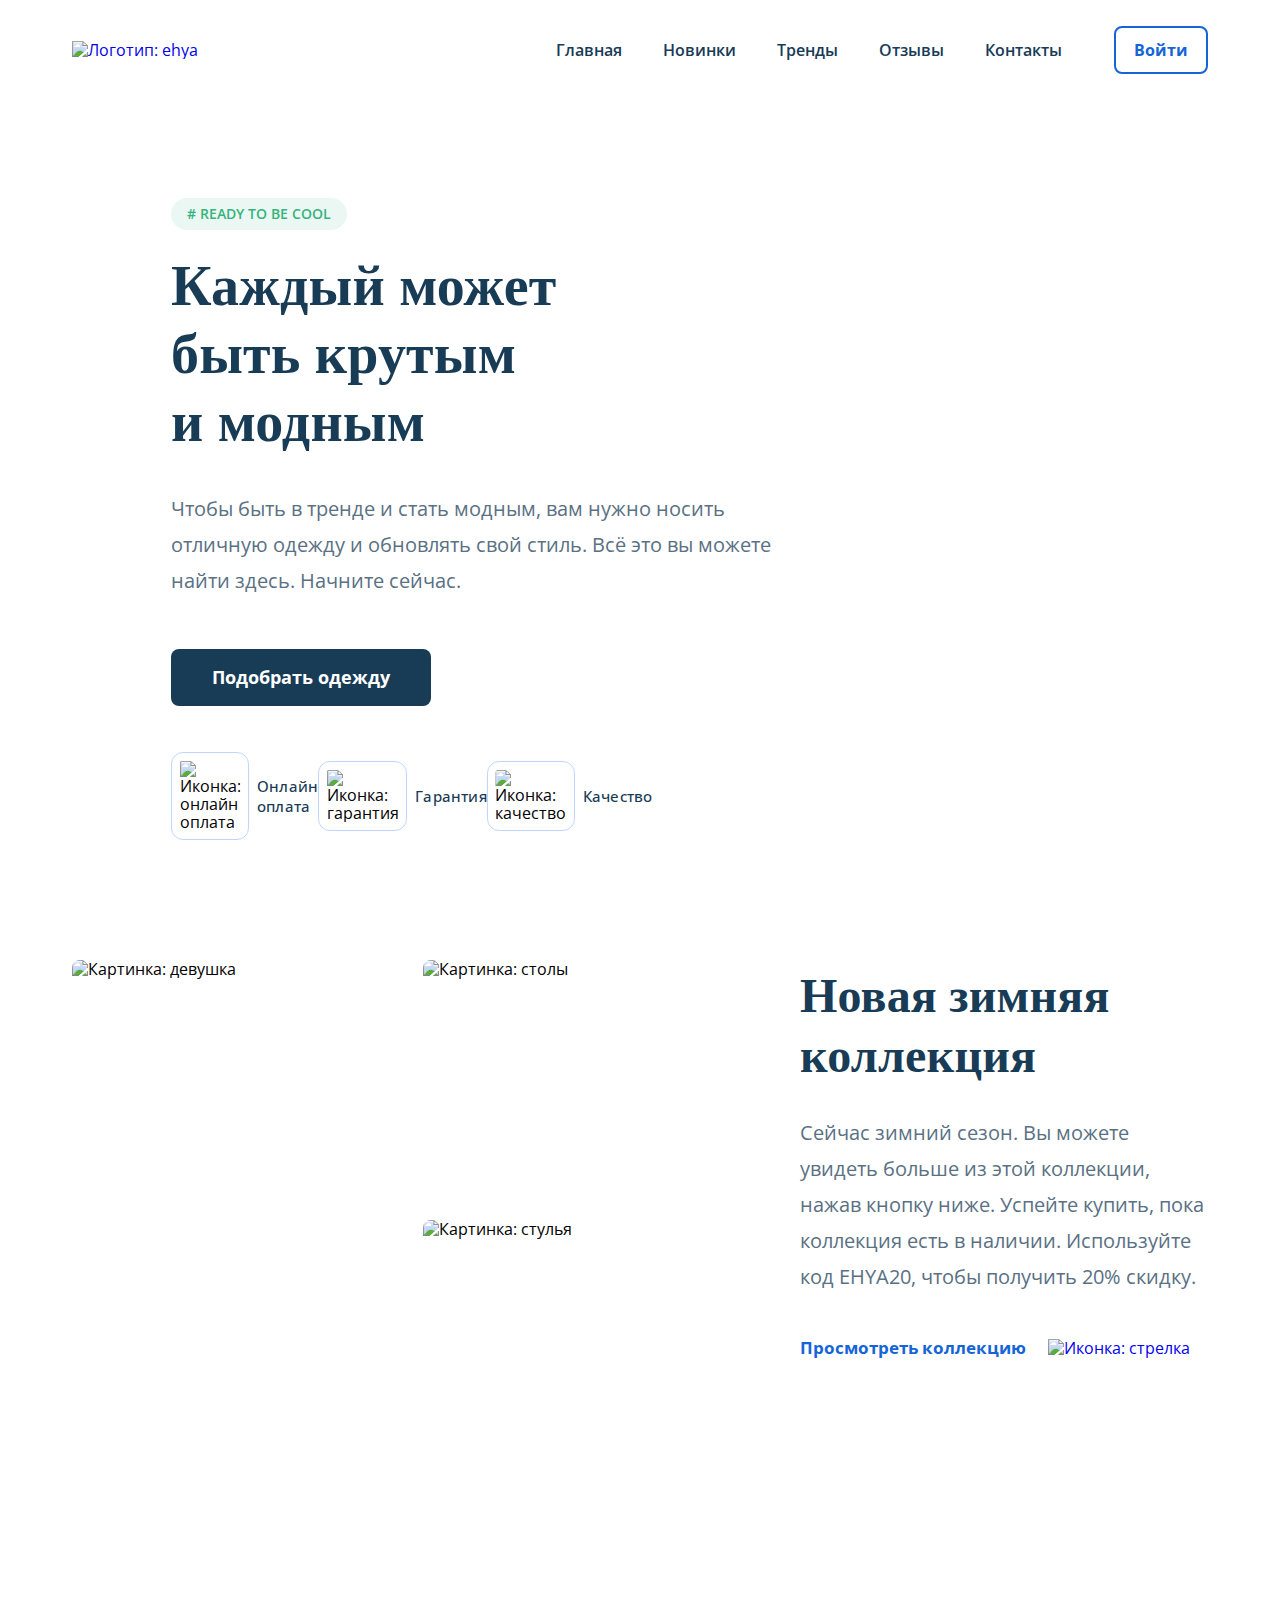
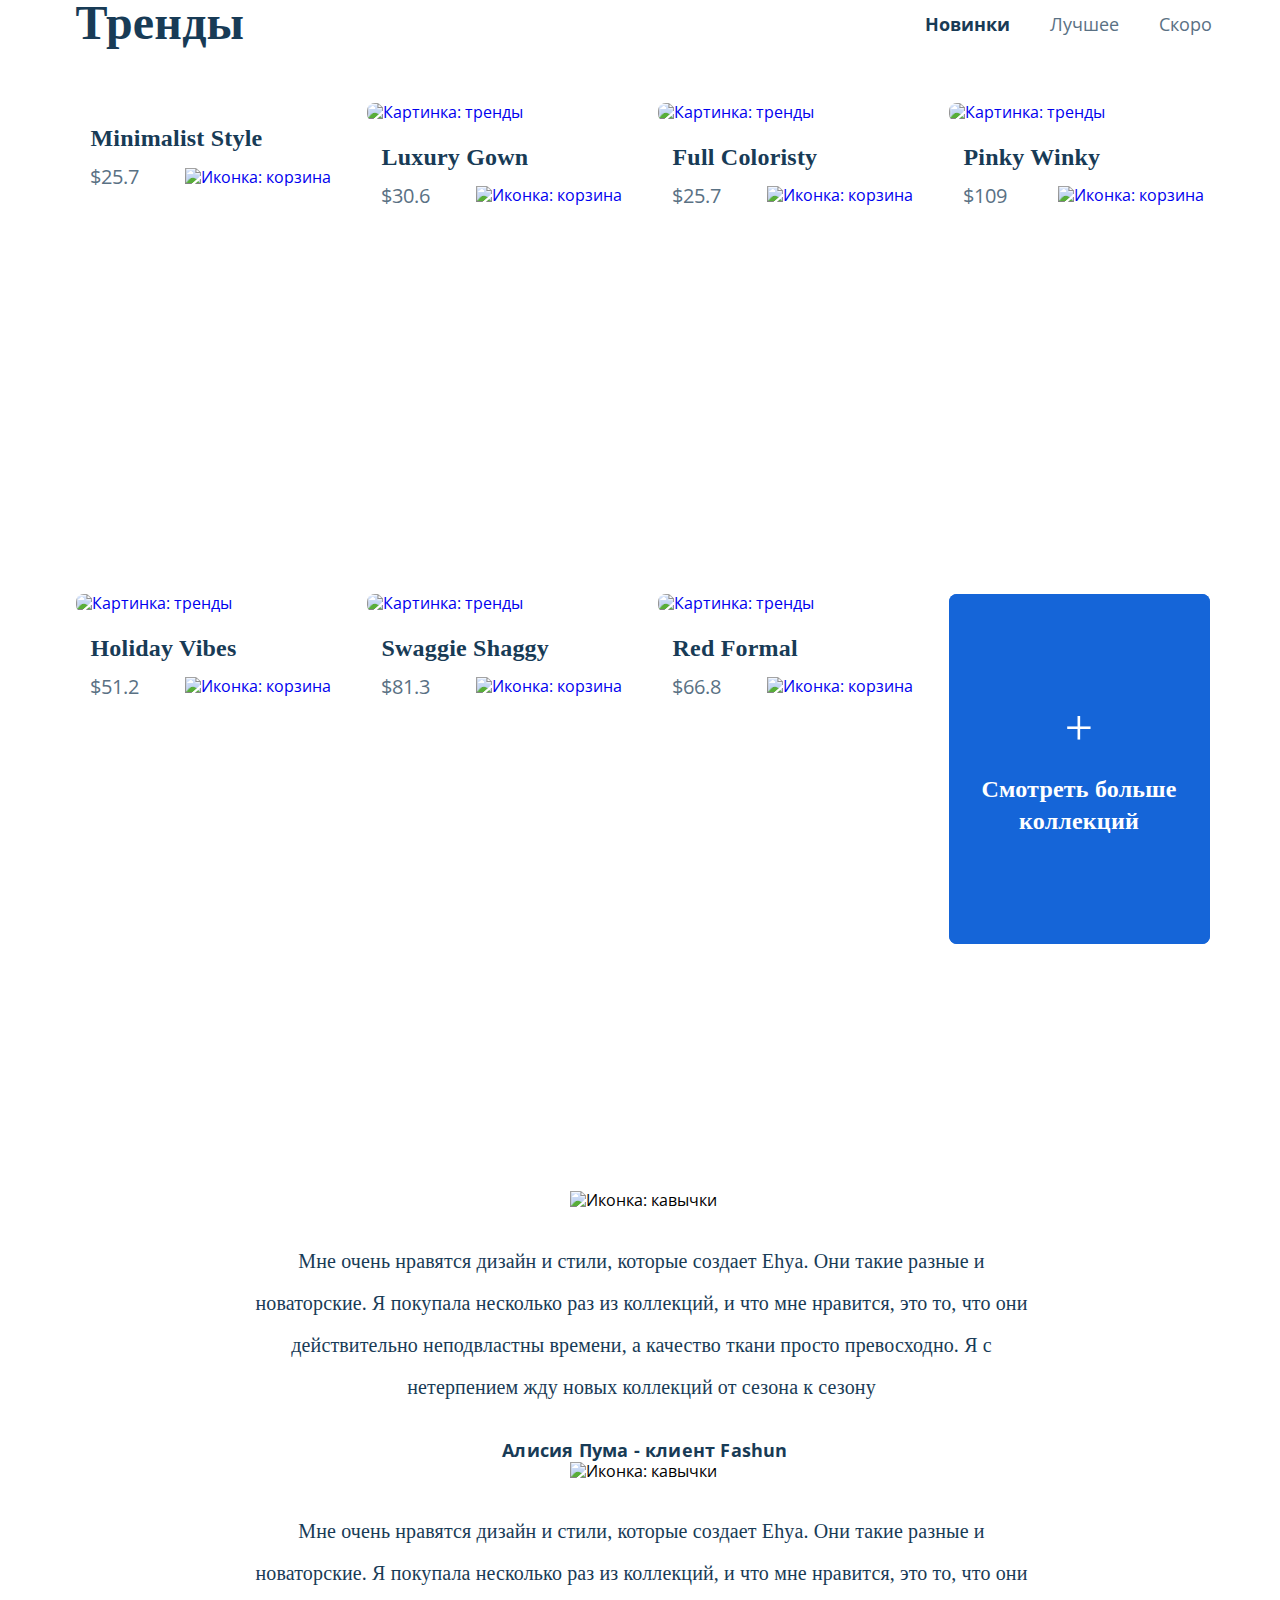
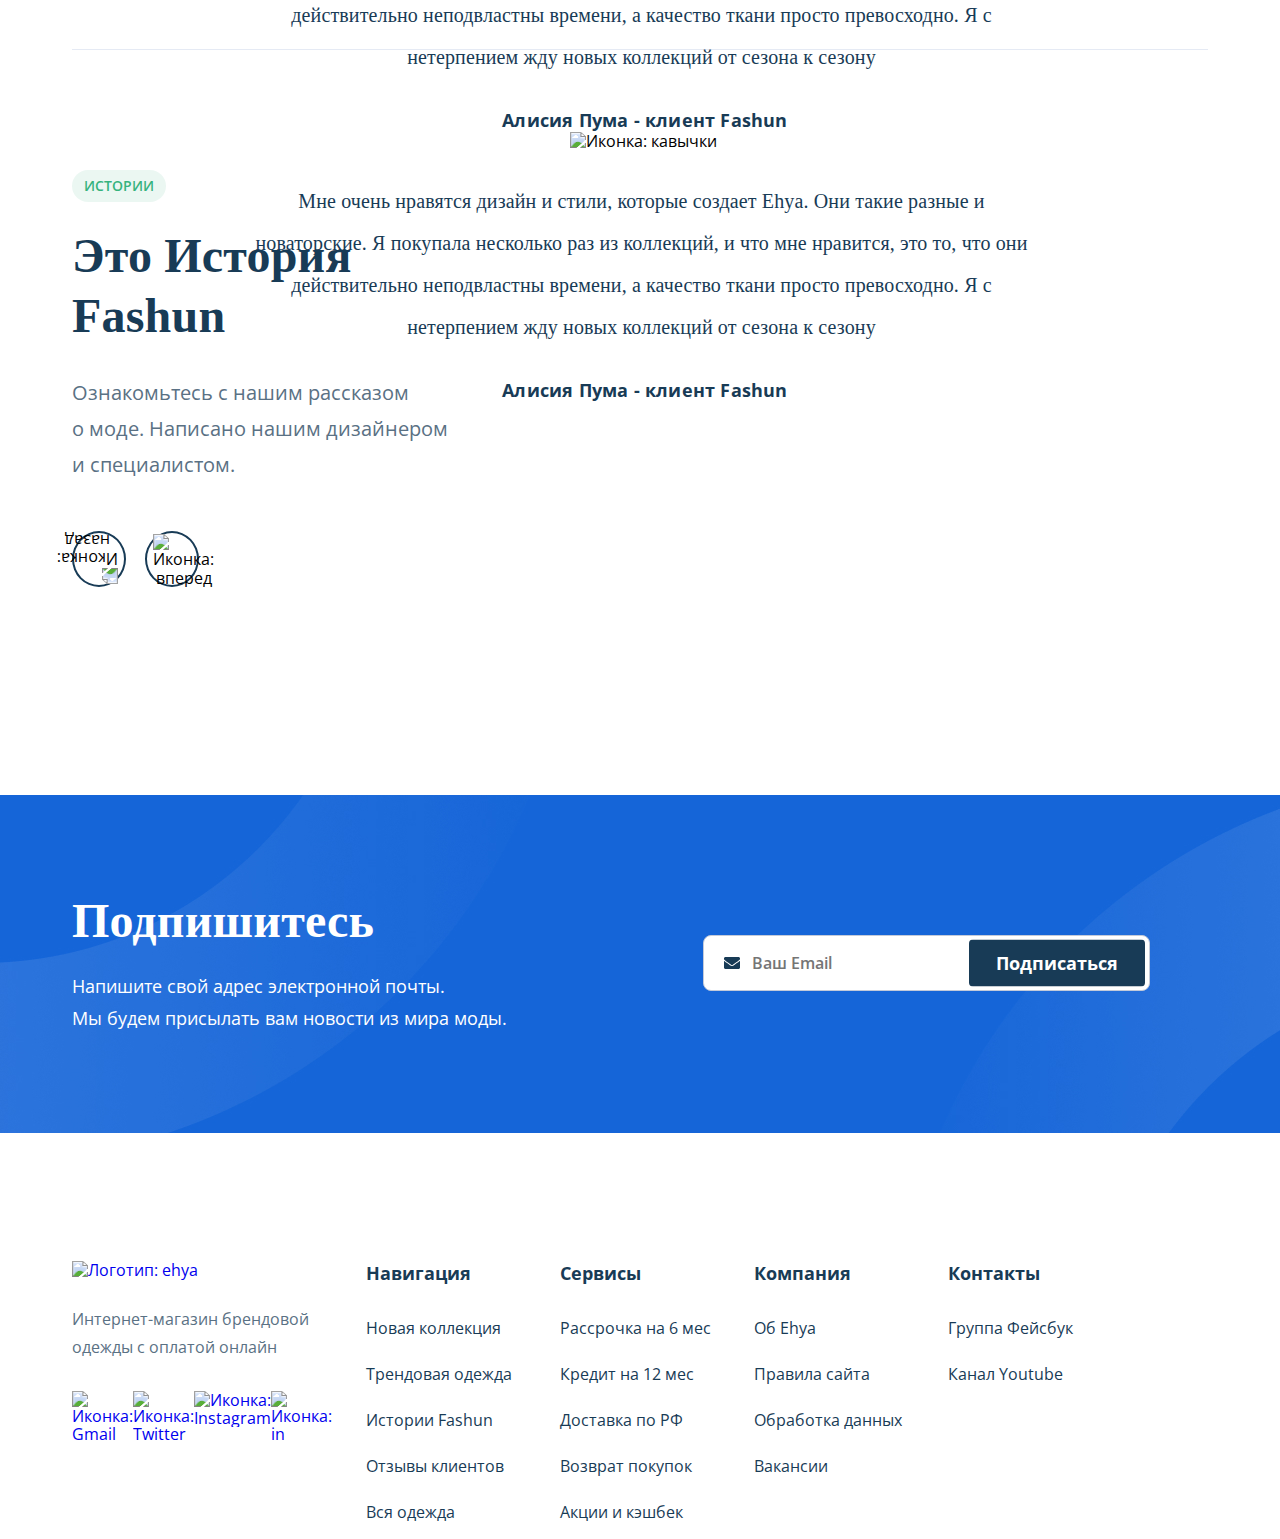
==== commit fb0213b4: "create: mailer and fix adaptive" ====
--- a/index.html
+++ b/index.html
@@ -11,6 +11,7 @@
   <title>Магазин одежды ehya</title>
   <script src="./js/jquery-3.5.1.min.js" defer></script>
   <script src="./js/swiper-bundle.min.js" defer></script>
+  <script src="./js/jquery.validate.min.js" defer></script>
   <script src="./js/index.js" defer></script>
 </head>
 <body>
@@ -20,24 +21,23 @@
         <a href="/"><img src="./img/logo.svg" alt="Логотип: ehya"></a>
         <ul class="header-menu">
           <li class="header-menu__item">
-            <a href="#" class="header__link">Главная</a>
+            <a href="#hero" class="header__link">Главная</a>
           </li>
           <li class="header-menu__item">
-            <a href="#" class="header__link">Новинки</a>
+            <a href="#collection" class="header__link">Новинки</a>
           </li>
           <li class="header-menu__item">
-            <a href="#" class="header__link">Тренды</a>
+            <a href="#trends" class="header__link">Тренды</a>
           </li>
           <li class="header-menu__item">
-            <a href="#" class="header__link">Отзывы</a>
+            <a href="#testimonial" class="header__link">Отзывы</a>
           </li>
           <li class="header-menu__item">
-            <a href="#" class="header__link">Контакты</a>
+            <a href="#contacts" class="header__link">Контакты</a>
           </li>
         </ul>
         <button class="button header__button">Войти</button>
 
-
         <div class="mobile">
           <a href="javascript:void(0)" class="menu-mobile__close">
             <img src="./img/close.svg" alt="Кнопка: зкарыть меню">
@@ -45,19 +45,19 @@
           <nav class="menu-mobile">
             <ul class="menu-mobile-list">
               <li class="menu-mobile-list__item">
-                <a href="#" class="menu-mobile__link">Главная</a>
+                <a href="#hero" class="menu-mobile__link">Главная</a>
               </li>
               <li class="menu-mobile-list__item">
-                <a href="#" class="menu-mobile__link">Новинки</a>
+                <a href="#collection" class="menu-mobile__link">Новинки</a>
               </li>
               <li class="menu-mobile-list__item">
-                <a href="#" class="menu-mobile__link">Тренды</a>
+                <a href="#trends" class="menu-mobile__link">Тренды</a>
               </li>
               <li class="menu-mobile-list__item">
-                <a href="#" class="menu-mobile__link">Отзывы</a>
+                <a href="#testimonial" class="menu-mobile__link">Отзывы</a>
               </li>
               <li class="menu-mobile-list__item">
-                <a href="#" class="menu-mobile__link">Контакты</a>
+                <a href="#contacts" class="menu-mobile__link">Контакты</a>
               </li>
             </ul>
           </nav>
@@ -76,7 +76,7 @@
     <!-- /.container -->
   </header>
   <!-- /.header -->
-  <main class="hero">
+  <main class="hero" id="herohero">
     <span class="badge hero__badge"># ready to be cool</span>
     <h1 class="section-title hero__title">Каждый может быть крутым и&nbsp;модным</h1>
     <p class="hero__description">
@@ -102,7 +102,7 @@
   </main>
   <!-- /.hero -->
 
-  <section class="collection">
+  <section class="collection" id="collection">
     <div class="container">
       <div class="collection-wrapper">
         <div class="collection__left">
@@ -130,7 +130,7 @@
   </section>
   <!-- /.collection -->
 
-  <section class="trends">
+  <section class="trends" id="trends">
     <div class="container">
       <div class="trends-wrapper">
         <div class="trends__top">
@@ -141,194 +141,194 @@
             <li class="tabs__item" data-target="#soon">Скоро</li>
           </ul>
         </div>
-        <div class="trends-cards trends-cards--active" id="#novelties">
-          <div class="trends-card">
+        <div class="trends-cards trends-cards--active" id="novelties">
+          <a href="javascript:void(0)" class="trends-card">
             <img src="./img/trends/trend-5.jpg" alt="" class="trends-card__image">
             <span class="trends-card__title">Minimalist Style</span>
             <div class="pricetag">
               <span class="pricetag__price">$25.7</span>
               <img src="./img/trends/shopping-cart.svg" alt="Иконка: корзина" class="pricetag__button">
             </div>
-          </div>
-          <div class="trends-card">
+          </a>
+          <a href="javascript:void(0)" class="trends-card">
             <img src="./img/trends/trend-4.jpg" alt="Картинка: тренды" class="trends-card__image">
             <span class="trends-card__title">Luxury Gown </span>
             <div class="pricetag">
               <span class="pricetag__price">$30.6</span>
               <img src="./img/trends/shopping-cart.svg" alt="Иконка: корзина" class="pricetag__button">
             </div>
-          </div>
-          <div class="trends-card">
+          </a>
+          <a href="javascript:void(0)" class="trends-card">
             <img src="./img/trends/trend-3.jpg" alt="Картинка: тренды" class="trends-card__image">
             <span class="trends-card__title">Full Coloristy</span>
             <div class="pricetag">
               <span class="pricetag__price">$25.7</span>
               <img src="./img/trends/shopping-cart.svg" alt="Иконка: корзина" class="pricetag__button">
             </div>
-          </div>
-          <div class="trends-card">
+          </a>
+          <a href="javascript:void(0)" class="trends-card">
             <img src="./img/trends/trend-2.jpg" alt="Картинка: тренды" class="trends-card__image">
             <span class="trends-card__title">Pinky Winky</span>
             <div class="pricetag">
               <span class="pricetag__price">$109</span>
               <img src="./img/trends/shopping-cart.svg" alt="Иконка: корзина" class="pricetag__button">
             </div>
-          </div>
-          <div class="trends-card">
+          </a>
+          <a href="javascript:void(0)" class="trends-card">
             <img src="./img/trends/trend-1.jpg" alt="Картинка: тренды" class="trends-card__image">
             <span class="trends-card__title">Holiday Vibes</span>
             <div class="pricetag">
               <span class="pricetag__price">$51.2</span>
               <img src="./img/trends/shopping-cart.svg" alt="Иконка: корзина" class="pricetag__button">
             </div>
-          </div>
-          <div class="trends-card">
+          </a>
+          <a href="javascript:void(0)" class="trends-card">
             <img src="./img/trends/trend-6.jpg" alt="Картинка: тренды" class="trends-card__image">
             <span class="trends-card__title">Swaggie Shaggy</span>
             <div class="pricetag">
               <span class="pricetag__price">$81.3</span>
               <img src="./img/trends/shopping-cart.svg" alt="Иконка: корзина" class="pricetag__button">
             </div>
-          </div>
-          <div class="trends-card">
+          </a>
+          <a href="javascript:void(0)" class="trends-card">
             <img src="./img/trends/trend-7.jpg" alt="Картинка: тренды" class="trends-card__image">
             <span class="trends-card__title">Red Formal</span>
             <div class="pricetag">
               <span class="pricetag__price">$66.8</span>
               <img src="./img/trends/shopping-cart.svg" alt="Иконка: корзина" class="pricetag__button">
             </div>
-          </div>
-          <div class="trends-card">
+          </a>
+          <a href="javascript:void(0)" class="trends-card__more">
             <span class="trends-card__more">
-              <strong class="trends-card__more-text">Смотреть больше коллекций</strong>
+              <strong class="trends-card__more-text">Смотреть <span class="wrap">больше коллекций</span></strong>
             </span>
-          </div>
-        </div>
-        <div class="trends-cards trends-cards--active" id="#best">
-          <div class="trends-card">
+          </a>
+        </div>
+        <div class="trends-cards" id="best">
+          <a href="javascript:void(0)" class="trends-card">
             <img src="./img/trends/trend-1.jpg" alt="" class="trends-card__image">
             <span class="trends-card__title">Minimalist Style</span>
             <div class="pricetag">
               <span class="pricetag__price">$25.7</span>
               <img src="./img/trends/shopping-cart.svg" alt="Иконка: корзина" class="pricetag__button">
             </div>
-          </div>
-          <div class="trends-card">
+          </a>
+          <a href="javascript:void(0)" class="trends-card">
             <img src="./img/trends/trend-2.jpg" alt="Картинка: тренды" class="trends-card__image">
             <span class="trends-card__title">Luxury Gown </span>
             <div class="pricetag">
               <span class="pricetag__price">$30.6</span>
               <img src="./img/trends/shopping-cart.svg" alt="Иконка: корзина" class="pricetag__button">
             </div>
-          </div>
-          <div class="trends-card">
+          </a>
+          <a href="javascript:void(0)" class="trends-card">
             <img src="./img/trends/trend-3.jpg" alt="Картинка: тренды" class="trends-card__image">
             <span class="trends-card__title">Full Coloristy</span>
             <div class="pricetag">
               <span class="pricetag__price">$25.7</span>
               <img src="./img/trends/shopping-cart.svg" alt="Иконка: корзина" class="pricetag__button">
             </div>
-          </div>
-          <div class="trends-card">
+          </a>
+          <a href="javascript:void(0)" class="trends-card">
             <img src="./img/trends/trend-4.jpg" alt="Картинка: тренды" class="trends-card__image">
             <span class="trends-card__title">Pinky Winky</span>
             <div class="pricetag">
               <span class="pricetag__price">$109</span>
               <img src="./img/trends/shopping-cart.svg" alt="Иконка: корзина" class="pricetag__button">
             </div>
-          </div>
-          <div class="trends-card">
+          </a>
+          <a href="javascript:void(0)" class="trends-card">
             <img src="./img/trends/trend-5.jpg" alt="Картинка: тренды" class="trends-card__image">
             <span class="trends-card__title">Holiday Vibes</span>
             <div class="pricetag">
               <span class="pricetag__price">$51.2</span>
               <img src="./img/trends/shopping-cart.svg" alt="Иконка: корзина" class="pricetag__button">
             </div>
-          </div>
-          <div class="trends-card">
+          </a>
+          <a href="javascript:void(0)" class="trends-card">
             <img src="./img/trends/trend-6.jpg" alt="Картинка: тренды" class="trends-card__image">
             <span class="trends-card__title">Swaggie Shaggy</span>
             <div class="pricetag">
               <span class="pricetag__price">$81.3</span>
               <img src="./img/trends/shopping-cart.svg" alt="Иконка: корзина" class="pricetag__button">
             </div>
-          </div>
-          <div class="trends-card">
+          </a>
+          <a href="javascript:void(0)" class="trends-card">
             <img src="./img/trends/trend-7.jpg" alt="Картинка: тренды" class="trends-card__image">
             <span class="trends-card__title">Red Formal</span>
             <div class="pricetag">
               <span class="pricetag__price">$66.8</span>
               <img src="./img/trends/shopping-cart.svg" alt="Иконка: корзина" class="pricetag__button">
             </div>
-          </div>
-          <div class="trends-card">
+          </a>
+          <a href="javascript:void(0)" class="trends-card__more">
             <span class="trends-card__more">
-              <strong class="trends-card__more-text">Смотреть больше коллекций</strong>
+              <strong class="trends-card__more-text"><span class="wrap">Смотреть больше</span> коллекций</strong>
             </span>
-          </div>
-        </div>
-        <div class="trends-cards trends-cards--active" id="#soon">
-          <div class="trends-card">
+          </a>
+        </div>
+        <div class="trends-cards" id="soon">
+          <a href="javascript:void(0)" class="trends-card">
             <img src="./img/trends/trend-2.jpg" alt="" class="trends-card__image">
             <span class="trends-card__title">Minimalist Style</span>
             <div class="pricetag">
               <span class="pricetag__price">$25.7</span>
               <img src="./img/trends/shopping-cart.svg" alt="Иконка: корзина" class="pricetag__button">
             </div>
-          </div>
-          <div class="trends-card">
+          </a>
+          <a href="javascript:void(0)" class="trends-card">
             <img src="./img/trends/trend-7.jpg" alt="Картинка: тренды" class="trends-card__image">
             <span class="trends-card__title">Luxury Gown </span>
             <div class="pricetag">
               <span class="pricetag__price">$30.6</span>
               <img src="./img/trends/shopping-cart.svg" alt="Иконка: корзина" class="pricetag__button">
             </div>
-          </div>
-          <div class="trends-card">
+          </a>
+          <a href="javascript:void(0)" class="trends-card">
             <img src="./img/trends/trend-3.jpg" alt="Картинка: тренды" class="trends-card__image">
             <span class="trends-card__title">Full Coloristy</span>
             <div class="pricetag">
               <span class="pricetag__price">$25.7</span>
               <img src="./img/trends/shopping-cart.svg" alt="Иконка: корзина" class="pricetag__button">
             </div>
-          </div>
-          <div class="trends-card">
+          </a>
+          <a href="javascript:void(0)" class="trends-card">
             <img src="./img/trends/trend-5.jpg" alt="Картинка: тренды" class="trends-card__image">
             <span class="trends-card__title">Pinky Winky</span>
             <div class="pricetag">
               <span class="pricetag__price">$109</span>
               <img src="./img/trends/shopping-cart.svg" alt="Иконка: корзина" class="pricetag__button">
             </div>
-          </div>
-          <div class="trends-card">
+          </a>
+          <a href="javascript:void(0)" class="trends-card">
             <img src="./img/trends/trend-5.jpg" alt="Картинка: тренды" class="trends-card__image">
             <span class="trends-card__title">Holiday Vibes</span>
             <div class="pricetag">
               <span class="pricetag__price">$51.2</span>
               <img src="./img/trends/shopping-cart.svg" alt="Иконка: корзина" class="pricetag__button">
             </div>
-          </div>
-          <div class="trends-card">
+          </a>
+          <a href="javascript:void(0)" class="trends-card">
             <img src="./img/trends/trend-6.jpg" alt="Картинка: тренды" class="trends-card__image">
             <span class="trends-card__title">Swaggie Shaggy</span>
             <div class="pricetag">
               <span class="pricetag__price">$81.3</span>
               <img src="./img/trends/shopping-cart.svg" alt="Иконка: корзина" class="pricetag__button">
             </div>
-          </div>
-          <div class="trends-card">
+          </a>
+          <a href="javascript:void(0)" class="trends-card">
             <img src="./img/trends/trend-1.jpg" alt="Картинка: тренды" class="trends-card__image">
             <span class="trends-card__title">Red Formal</span>
             <div class="pricetag">
               <span class="pricetag__price">$66.8</span>
               <img src="./img/trends/shopping-cart.svg" alt="Иконка: корзина" class="pricetag__button">
             </div>
-          </div>
-          <div class="trends-card">
+          </a>
+          <a href="javascript:void(0)" class="trends-card__more">
             <span class="trends-card__more">
-              <strong class="trends-card__more-text">Смотреть больше коллекций</strong>
+              <strong class="trends-card__more-text"><span class="wrap">Смотреть больше</span> коллекций</strong>
             </span>
-          </div>
+          </a>
         </div>
       </div>
       <!-- /.trends-wrapper -->
@@ -336,7 +336,7 @@
     <!-- /.container -->
   </section>
 
-  <section class="testimonial">
+  <section class="testimonial" id="testimonial">
     <div class="container">
       <div class="testimonial-wrapper">
         <!-- Slider main container -->
@@ -348,7 +348,7 @@
                 <p class="testimonial__text">
                   Мне очень нравятся дизайн и стили, которые создает Ehya. 
                   Они такие разные и новаторские. Я покупала несколько раз из коллекций,
-                  и что мне нравится, это то, что они действительно неподвластны времени, 
+                  и <span class="testimonial__wrap">что мне нравится, это то,</span> что они действительно неподвластны времени, 
                   а качество ткани просто превосходно. <span class="testimonial--hidden">Я с нетерпением жду новых коллекций от сезона к сезону</span>
                 </p>
                 <span class="testimonial__author">Алисия Пума - клиент Fashun</span>
@@ -358,7 +358,7 @@
                 <p class="testimonial__text">
                   Мне очень нравятся дизайн и стили, которые создает Ehya. 
                   Они такие разные и новаторские. Я покупала несколько раз из коллекций,
-                  и что мне нравится, это то, что они действительно неподвластны времени, 
+                  и <span class="testimonial__wrap"></span>что мне нравится, это то,</span> что они действительно неподвластны времени, 
                   а качество ткани просто превосходно. <span class="testimonial--hidden">Я с нетерпением жду новых коллекций от сезона к сезону</span>
                 </p>
                 <span class="testimonial__author">Алисия Пума - клиент Fashun</span>
@@ -368,7 +368,7 @@
                 <p class="testimonial__text">
                   Мне очень нравятся дизайн и стили, которые создает Ehya. 
                   Они такие разные и новаторские. Я покупала несколько раз из коллекций,
-                  и что мне нравится, это то, что они действительно неподвластны времени, 
+                  и <span class="testimonial__wrap">что мне нравится, это то,</span> что они действительно неподвластны времени, 
                   а качество ткани просто превосходно. <span class="testimonial--hidden">Я с нетерпением жду новых коллекций от сезона к сезону</span>
                 </p>
                 <span class="testimonial__author">Алисия Пума - клиент Fashun</span>
@@ -417,7 +417,7 @@
               </div>
               <div class="history__slide">
                 <img class="history__image" src="./img/history/slide-2.jpg" alt="Картинка: лайфхак">
-                <div class="history-info">
+                <div class="history-info history-info__right">
                   <p class="history__text">
                     Лайфхак: Купите одежду Thrifft на воскресном рынке
                   </p>
@@ -427,7 +427,7 @@
             </div>
             <div class="history-slide">
               <div class="history__slide">
-                <img class="history__image" src="./img/history/slide-1.jpg" alt="Картинка: формальный стиль">
+                <img class="history__image" src="./img/history/slide-2.jpg" alt="Картинка: формальный стиль">
                 <div class="history-info">
                   <p class="history__text">
                     Mix & Match Style 02: повседневный и формальный стиль
@@ -436,8 +436,8 @@
                 </div>
               </div>
               <div class="history__slide">
-                <img class="history__image" src="./img/history/slide-2.jpg" alt="Картинка: лайфхак">
-                <div class="history-info">
+                <img class="history__image" src="./img/history/slide-1.jpg" alt="Картинка: лайфхак">
+                <div class="history-info history-info__right">
                   <p class="history__text">
                     Лайфхак: Купите одежду Thrifft на воскресном рынке
                   </p>
@@ -457,7 +457,7 @@
               </div>
               <div class="history__slide">
                 <img class="history__image" src="./img/history/slide-2.jpg" alt="Картинка: лайфхак">
-                <div class="history-info">
+                <div class="history-info history-info__right">
                   <p class="history__text">
                     Лайфхак: Купите одежду Thrifft на воскресном рынке
                   </p>
@@ -485,7 +485,7 @@
           </p>
         </div>
         <div class="newsletter__right">
-          <form action="#" class="form newsletter__form">
+          <form action="send.php" method="POST" class="form newsletter__form">
             <div class="newsletter__form-group">
               <input class="input newsletter__input" type="email" name="email" placeholder="Ваш Email" required>
               <button class="button newsletter__button">Подписаться</button>
@@ -499,7 +499,7 @@
   </section>
   <!-- /.newsletter -->
 
-  <footer class="footer">
+  <footer class="footer" id="contacts">
     <div class="container">
       <div class="footer-wrapper">
         <div class="social">
--- a/css/style.min.css
+++ b/css/style.min.css
@@ -1,2 +1,2 @@
-@font-face{font-family:"HK Grotesk";src:url("../fonts/hkgrotesk-regular.woff2") format("woff2"),url("../fonts/hkgrotesk-regular.woff") format("woff");font-weight:normal;font-style:normal;font-display:swap}@font-face{font-family:"HK Grotesk";src:url("../fonts/hkgrotesk-medium.woff2") format("woff2"),url("../fonts/hkgrotesk-medium.woff") format("woff");font-weight:500;font-style:normal;font-display:swap}@font-face{font-family:"HK Grotesk";src:url("../fonts/hkgrotesk-bold.woff2") format("woff2"),url("../fonts/hkgrotesk-bold.woff") format("woff");font-weight:bold;font-style:normal;font-display:swap}/*! normalize.css v8.0.1 | MIT License | github.com/necolas/normalize.css */html{line-height:1.15;-webkit-text-size-adjust:100%}body{margin:0}main{display:block}h1{font-size:2em;margin:0.67em 0}hr{-webkit-box-sizing:content-box;box-sizing:content-box;height:0;overflow:visible}pre{font-family:monospace, monospace;font-size:1em}a{background-color:transparent}abbr[title]{border-bottom:none;text-decoration:underline;-webkit-text-decoration:underline dotted;text-decoration:underline dotted}b,strong{font-weight:bolder}code,kbd,samp{font-family:monospace, monospace;font-size:1em}small{font-size:80%}sub,sup{font-size:75%;line-height:0;position:relative;vertical-align:baseline}sub{bottom:-0.25em}sup{top:-0.5em}img{border-style:none}button,input,optgroup,select,textarea{font-family:inherit;font-size:100%;line-height:1.15;margin:0}button,input{overflow:visible}button,select{text-transform:none}button,[type="button"],[type="reset"],[type="submit"]{-webkit-appearance:button}button::-moz-focus-inner,[type="button"]::-moz-focus-inner,[type="reset"]::-moz-focus-inner,[type="submit"]::-moz-focus-inner{border-style:none;padding:0}button:-moz-focusring,[type="button"]:-moz-focusring,[type="reset"]:-moz-focusring,[type="submit"]:-moz-focusring{outline:1px dotted ButtonText}fieldset{padding:0.35em 0.75em 0.625em}legend{-webkit-box-sizing:border-box;box-sizing:border-box;color:inherit;display:table;max-width:100%;padding:0;white-space:normal}progress{vertical-align:baseline}textarea{overflow:auto}[type="checkbox"],[type="radio"]{-webkit-box-sizing:border-box;box-sizing:border-box;padding:0}[type="number"]::-webkit-inner-spin-button,[type="number"]::-webkit-outer-spin-button{height:auto}[type="search"]{-webkit-appearance:textfield;outline-offset:-2px}[type="search"]::-webkit-search-decoration{-webkit-appearance:none}::-webkit-file-upload-button{-webkit-appearance:button;font:inherit}details{display:block}summary{display:list-item}template{display:none}[hidden]{display:none}*,*:before,*:after{-webkit-box-sizing:border-box;box-sizing:border-box}body{font-family:'Open Sans', sans-serif;background-color:#fff}.container{max-width:1136px;margin:0 auto}ul,li{padding:0;list-style:none}h1,h2,h3,p{margin:0}a{text-decoration:none}.button{border:2px solid transparent;border-radius:8px;cursor:pointer}.badge{display:inline-block;font-weight:600;font-size:14px;line-height:20px;padding:6px 16px;color:#36B37E;text-transform:uppercase;background:rgba(54,179,126,0.1);border-radius:2000px}.section-title{font-family:"HK Grotesk", serif;font-weight:bold;font-size:48px;line-height:60px;letter-spacing:0.2px;color:#183B56}.section-description{font-size:20px;line-height:36px;color:#5A7184}.swiper-pagination-bullet{width:5px;height:5px;border-radius:50%;background-color:#183B56}.swiper-button-disabled{opacity:0.6}.header{background-color:#fff;padding-top:23px;padding-bottom:59px}.header-wrapper{display:-webkit-box;display:-ms-flexbox;display:flex;-webkit-box-align:center;-ms-flex-align:center;align-items:center;-webkit-box-pack:justify;-ms-flex-pack:justify;justify-content:space-between}.header-menu{display:-webkit-box;display:-ms-flexbox;display:flex;-webkit-box-align:center;-ms-flex-align:center;align-items:center;-webkit-box-pack:justify;-ms-flex-pack:justify;justify-content:space-between;min-width:506px;margin-left:auto;margin-right:52px}.header__link{color:#183B56;font-size:16px;line-height:22px;font-weight:600}.header__button{border-color:#1565D8;background-color:#fff;padding:11px 18px;font-weight:bold;font-size:16px;line-height:22px;color:#1565D8}.menu-mobile-list__item{margin-bottom:20px}.menu-mobile__link{font-weight:600;font-size:16px;line-height:22px;color:#183B56}.menu-mobile__button{display:none}.menu-mobile__login{font-weight:bold;font-size:16px;line-height:22px;padding:9px 101px;border-color:#1565D8;background-color:#fff;color:#1565D8}.menu-mobile__close{position:absolute;top:16px;right:23px}.mobile{display:none}.hero{width:100%;max-width:1274px;min-height:700px;background-image:url("./../img/header-bg.jpg");margin:0 auto;padding-top:62px;padding-left:107px;border-radius:8px}.hero__badge{margin-bottom:22px}.hero__title{max-width:425px;font-size:56px;line-height:68px;margin-bottom:35px}.hero__description{max-width:652px;font-size:20px;line-height:36px;color:#5A7184;margin-bottom:50px}.hero__button{font-weight:bold;font-size:18px;line-height:25px;background-color:#183B56;color:#fff;padding:14px 39px}.hero__benefits{margin-top:46px}.hero-benefits{max-width:458px;display:-webkit-box;display:-ms-flexbox;display:flex;-webkit-box-align:center;-ms-flex-align:center;align-items:center;-webkit-box-pack:justify;-ms-flex-pack:justify;justify-content:space-between}.hero-benefits__item{display:-webkit-box;display:-ms-flexbox;display:flex;-webkit-box-align:center;-ms-flex-align:center;align-items:center}.hero__image{padding:7.5px;border:0.75px solid #c0d7f9;border-radius:12px;margin-right:8px}.hero__image-text{font-weight:500;font-size:15px;line-height:20px;letter-spacing:0.2px;color:#183B56}.collection{padding-top:120px}.collection-wrapper{display:-webkit-box;display:-ms-flexbox;display:flex;-webkit-box-pack:justify;-ms-flex-pack:justify;justify-content:space-between}.collection__left{display:-ms-grid;display:grid;-ms-grid-columns:(321px)[2];grid-template-columns:repeat(2, 321px);-ms-grid-rows:(230px)[2];grid-template-rows:repeat(2, 230px);gap:30px}.collection__image{border-radius:8px}.collection__image--big{grid-row:span 2}.collection__right{display:-webkit-box;display:-ms-flexbox;display:flex;-webkit-box-orient:vertical;-webkit-box-direction:normal;-ms-flex-direction:column;flex-direction:column;max-width:408px}.collection__title{padding-top:6px;margin-bottom:29px}.collection__description{margin-bottom:40px}.collection-link__text{display:inline-block;font-weight:bold;font-size:17px;line-height:25px;color:#1565D8;margin-right:18px}.trends{padding-top:140px;padding-left:7px}.trends__top{display:-webkit-box;display:-ms-flexbox;display:flex;-webkit-box-align:end;-ms-flex-align:end;align-items:end;-webkit-box-pack:justify;-ms-flex-pack:justify;justify-content:space-between}.trends-cards{padding-top:50px;display:-ms-grid;display:grid;-ms-grid-columns:(minmax(200px, 261px))[4];grid-template-columns:repeat(4, minmax(200px, 261px));-ms-grid-rows:(441px)[2];grid-template-rows:repeat(2, 441px);gap:50px 30px}.trends-card{display:-webkit-box;display:-ms-flexbox;display:flex;-webkit-box-orient:vertical;-webkit-box-direction:normal;-ms-flex-direction:column;flex-direction:column}.trends-card__image{-o-object-fit:cover;object-fit:cover;border-radius:8px;margin-bottom:19px}.trends-card__title{padding-left:15px;margin-bottom:5px;font-family:"HK Grotesk", serif;font-weight:bold;font-size:24px;line-height:32px;letter-spacing:0.2px;color:#183B56}.trends-card__more{position:relative;display:-webkit-box;display:-ms-flexbox;display:flex;-webkit-box-align:center;-ms-flex-align:center;align-items:center;-webkit-box-pack:center;-ms-flex-pack:center;justify-content:center;width:100%;height:100%;max-width:261px;max-height:350px;border-radius:8px;background-color:#1565D8;color:#fff;font-family:"HK Grotesk", serif;font-size:24px;line-height:32px;letter-spacing:0.2px;text-align:center}.trends-card__more::before{content:'+';position:absolute;font-size:50px;top:118px;left:50%;-webkit-transform:translateX(-50%);transform:translateX(-50%);color:#fff}.trends-card__more-text{padding-top:72px}.tabs{min-width:287px;padding-top:6px;display:-webkit-box;display:-ms-flexbox;display:flex;-webkit-box-align:center;-ms-flex-align:center;align-items:center;-webkit-box-pack:justify;-ms-flex-pack:justify;justify-content:space-between}.tabs__item{font-weight:normal;font-size:18px;line-height:25px;color:#5A7184}.tabs__item--active{font-weight:bold;color:#183B56}.pricetag{display:-webkit-box;display:-ms-flexbox;display:flex;-webkit-box-align:center;-ms-flex-align:center;align-items:center;-webkit-box-pack:justify;-ms-flex-pack:justify;justify-content:space-between;width:100%;max-width:255px}.pricetag__price{padding-left:14px;font-size:20px;line-height:36px;color:#5A7184}.testimonial{padding-top:156px;padding-bottom:112px}.testimonial-wrapper{max-width:800px;text-align:center;margin:0 auto}.testimonial-slider{height:391px}.testimonial__text{font-family:"HK Grotesk", serif;font-size:20px;line-height:42px;letter-spacing:0.133333px;color:#183B56;padding-left:3px;margin-bottom:30px}.testimonial__author{font-weight:bold;font-size:18px;line-height:24px;letter-spacing:0.2px;color:#183B56;padding-left:10px}.testimonial__icon{padding-left:6px;margin-bottom:30px}.testimonial__line{margin-top:67px;border:none;height:1px;color:#E5EAF4;background-color:#E5EAF4}.history{padding-bottom:208px}.history__slide{position:relative}.history-wrapper{display:-webkit-box;display:-ms-flexbox;display:flex;-webkit-box-pack:justify;-ms-flex-pack:justify;justify-content:space-between}.history-info{width:100%;max-width:312px;position:absolute;bottom:-155px;left:10px;padding-top:20px;padding-left:20px;min-height:178px;background-color:#FAFDFF}.history__right{padding-top:10px}.history__badge{padding:6px 12px;margin-bottom:24px}.history__title{text-transform:capitalize;max-width:337px;margin-bottom:29px}.history__description{max-width:383px;margin-bottom:48px;font-size:20px;line-height:36px;color:#5A7184}.history__more{font-weight:600;font-size:16px;line-height:22px;color:#1565D8}.history__button{width:54px;height:56px;border-radius:50%;border:2px solid #183B56;background-color:#fff}.history__button:not(:last-child){margin-right:15px}.history__button--prev{-webkit-transform:rotate(180deg);transform:rotate(180deg)}.history__image{border-radius:8px 8px 0px 0px}.history__text{max-width:260px;margin-bottom:26px;font-family:"HK Grotesk", serif;font-weight:500;font-size:22px;line-height:30px;letter-spacing:0.2px}.history-slider{width:652px}.history-slide{display:none;-webkit-box-pack:justify;-ms-flex-pack:justify;justify-content:space-between;-webkit-animation:fade 1.5s;animation:fade 1.5s}.history-slide--active{display:-webkit-box;display:-ms-flexbox;display:flex}@-webkit-keyframes fade{from{opacity:0}to{opacity:1}}@keyframes fade{from{opacity:0}to{opacity:1}}.newsletter{padding-top:96px;min-height:338px;background-image:url("./../img/newsletter-bg.jpg");background-repeat:no-repeat;background-size:cover}.newsletter-wrapper{display:-webkit-box;display:-ms-flexbox;display:flex;-webkit-box-align:center;-ms-flex-align:center;align-items:center;-webkit-box-pack:justify;-ms-flex-pack:justify;justify-content:space-between}.newsletter__title{color:#fff;margin-bottom:19px}.newsletter__description{max-width:436px;color:#fff;font-size:18px;line-height:32px}.newsletter__right{margin-right:auto;margin-left:195px}.newsletter__form{width:447px}.newsletter__form-group{position:relative}.newsletter__input{position:relative;background-image:url("./../img/email.svg");background-repeat:no-repeat;background-position:center left 20px;width:100%;min-height:56px;padding-left:48px;border-radius:8px;border:1px solid #C3CAD9;font-weight:600;font-size:16px;line-height:22px;color:#959ead}.newsletter__button{position:absolute;top:50%;right:5px;-webkit-transform:translateY(-50%);transform:translateY(-50%);border-radius:4px;padding:9px 25px;font-weight:bold;font-size:18px;line-height:25px;color:#fff;background-color:#183B56}.footer{padding-top:128px}.footer-wrapper{display:-ms-grid;display:grid;-ms-grid-columns:265px (165px)[4];grid-template-columns:265px repeat(4, 165px);gap:29px}.footer__title{margin-bottom:31px;font-weight:bold;font-size:18px;line-height:25px;color:#183B56}.footer-nav__item:not(:last-child){margin-bottom:24px}.footer-nav__link{font-size:16px;line-height:22px;text-decoration:none;color:#183B56}.social__text{max-width:263px;margin-top:25px;margin-bottom:30px;font-size:16px;line-height:28px;color:#5A7184}.social-icons{width:100%;max-width:185px;display:-webkit-box;display:-ms-flexbox;display:flex;-webkit-box-pack:justify;-ms-flex-pack:justify;justify-content:space-between}@media (min-width: 992px){.header__link{position:relative}.header__link::after{content:'';position:absolute;bottom:0;left:0;width:0%;height:2px;background-color:#183B56;-webkit-transition:linear 0.3s;transition:linear 0.3s}.header__link:hover::after{width:100%}.header__button{position:relative;-webkit-transition:0.2s;transition:0.2s;overflow:hidden}.header__button:hover{background-color:#1565D8;border-color:#fff;color:#fff}.header__button::before{content:'';position:absolute;width:100%;height:100%;top:0;left:-100%;background:-webkit-gradient(linear, left top, right top, from(transparent), color-stop(#fff), to(transparent));background:linear-gradient(90deg, transparent, #fff, transparent);-webkit-transition:0.5s;transition:0.5s}.header__button:hover::before{left:100%}.hero__button{position:relative;-webkit-transition:0.2s;transition:0.2s;overflow:hidden}.hero__button:hover{background-color:#23567e}.hero__button::before{content:'';position:absolute;width:100%;height:100%;top:0;left:-100%;background:-webkit-gradient(linear, left top, right top, from(transparent), color-stop(#fff), to(transparent));background:linear-gradient(90deg, transparent, #fff, transparent);-webkit-transition:0.5s;transition:0.5s}.hero__button:hover::before{left:100%}.collection-link__text{position:relative}.collection-link__text::after{content:'';position:absolute;bottom:0;left:0;width:0%;height:2px;background-color:#1565D8;-webkit-transition:linear 0.3s;transition:linear 0.3s}.collection-link__text:hover::after{width:100%}.pricetag__button{cursor:pointer}.history__button{cursor:pointer}.history__button:hover{background-color:#f2f2f2}.newsletter__button{-webkit-transition:0.2s;transition:0.2s;overflow:hidden}.newsletter__button:hover{background-color:#23567e}.newsletter__button::before{content:'';position:absolute;width:100%;height:100%;top:0;left:-100%;background:-webkit-gradient(linear, left top, right top, from(transparent), color-stop(#fff), to(transparent));background:linear-gradient(90deg, transparent, #fff, transparent);-webkit-transition:0.5s;transition:0.5s}.newsletter__button:hover::before{left:100%}.social__link img{-webkit-transition:linear 0.2s;transition:linear 0.2s}.social__link img:hover{border-radius:50%;-webkit-box-shadow:0px 0px 30px #4d4d4d;box-shadow:0px 0px 30px #4d4d4d}.footer-nav__link{position:relative}.footer-nav__link::before{content:'';position:absolute;bottom:0;width:100%;height:2px;background-color:#183B56;-webkit-transition:ease 0.3s;transition:ease 0.3s;-webkit-transform:scale(0);transform:scale(0)}.footer-nav__link:hover::before{-webkit-transform:scale(1);transform:scale(1)}}@media (max-width: 1330px){.container{width:90%}.hero{width:90%}}@media (max-width: 1250px){.collection__right{max-width:60%}.collection-wrapper{-webkit-box-orient:vertical;-webkit-box-direction:normal;-ms-flex-direction:column;flex-direction:column;-webkit-box-align:center;-ms-flex-align:center;align-items:center}}@media (max-width: 1140px){.trends-card__more{font-size:21px}.history-wrapper{-webkit-box-orient:vertical;-webkit-box-direction:normal;-ms-flex-direction:column;flex-direction:column;-webkit-box-align:center;-ms-flex-align:center;align-items:center}.history__title{max-width:unset}.history__description{max-width:556px}.history__left{text-align:center}.history__right{padding-top:25px}.newsletter{min-height:402px;padding-top:67px}.newsletter-wrapper{-webkit-box-orient:vertical;-webkit-box-direction:normal;-ms-flex-direction:column;flex-direction:column;-webkit-box-align:center;-ms-flex-align:center;align-items:center}.newsletter__description{margin-bottom:56px}.newsletter__left{text-align:center}.newsletter__right{margin-right:0;margin-left:0}.footer-wrapper{-webkit-box-pack:center;-ms-flex-pack:center;justify-content:center;-ms-grid-columns:265px (165px)[2];grid-template-columns:265px repeat(2, 165px)}.company{-ms-grid-column:2;grid-column:2}}@media (max-width: 1000px){.header{padding-top:26px;padding-bottom:48px}.header-wrapper{width:94%;margin:0 auto}.header-menu,.header__button{display:none}.mobile--active{display:-webkit-box;display:-ms-flexbox;display:flex;-webkit-box-pack:center;-ms-flex-pack:center;justify-content:center;-webkit-box-orient:vertical;-webkit-box-direction:normal;-ms-flex-direction:column;flex-direction:column;position:fixed;top:10px;min-width:304px;left:8px;right:8px;background-color:#fff;z-index:2;padding:26px 24px}.menu-mobile__button{display:-webkit-box;display:-ms-flexbox;display:flex;-webkit-box-align:center;-ms-flex-align:center;align-items:center;-webkit-box-orient:vertical;-webkit-box-direction:normal;-ms-flex-direction:column;flex-direction:column;-webkit-box-pack:justify;-ms-flex-pack:justify;justify-content:space-between;width:24px;height:20px;border:none;background-color:#fff;outline:none}.menu-mobile__button-line{width:22px;height:2px;background-color:#3A4C66}.hero{width:95%;padding-top:36px;padding-left:28px;min-height:624px;background-position:bottom -58px right -193px}.hero__badge{margin-bottom:19px}.hero__title{font-size:48px;line-height:60px;margin-bottom:24px}.hero__description{max-width:400px;margin-bottom:36px;font-size:18px;line-height:32px}.hero__benefits{max-width:437px;margin-top:38px}.collection{padding-top:80px}.collection__right{max-width:100%}.collection__title{padding-top:36px;padding-left:8px;font-size:48px;line-height:60px}.collection__description{max-width:688px;font-size:20px;line-height:36px;padding-left:10px;margin-bottom:23px}.collection-link__text{padding-left:8px}.trends-cards{-webkit-box-pack:center;-ms-flex-pack:center;justify-content:center;-ms-grid-columns:(minmax(200px, 261px))[2];grid-template-columns:repeat(2, minmax(200px, 261px));-ms-grid-rows:(441px)[4];grid-template-rows:repeat(4, 441px)}}@media (max-width: 770px){.trends{padding-top:75px}.trends__top{-webkit-box-orient:vertical;-webkit-box-direction:normal;-ms-flex-direction:column;flex-direction:column;-webkit-box-align:center;-ms-flex-align:center;align-items:center}.trends-cards{padding-top:56px;-ms-grid-columns:(minmax(200px, 274px))[2];grid-template-columns:repeat(2, minmax(200px, 274px));gap:48px 54px}.trends-card__image{margin-bottom:17px}.trends-card__title{padding-left:4px}.trends-card__more{font-size:23px}.tabs{margin:0;padding-top:31px}.pricetag{max-width:264px}.pricetag__price{padding-left:3px}.testimonial{padding-top:91px;padding-bottom:71px}.testimonial-slider{height:417px}.testimonial__text{padding-left:39px;padding-right:28px;font-size:19px;line-height:42px}.testimonial__icon{padding-left:0;margin-bottom:34px}.history{padding-bottom:236px}.history__badge{margin-bottom:21px}.history__title{margin-bottom:20px}.history__description{margin-bottom:35px}.history__right{padding-top:36px}.history-slider{width:682px}.footer{padding-top:64px}.footer-wrapper{-ms-grid-columns:265px (175px)[2];grid-template-columns:265px repeat(2, 175px);gap:32px 18px}}@media (max-width: 710px){.history__description{max-width:480px;margin:auto}.history-slider{width:unset}.history-slide{-webkit-box-orient:vertical;-webkit-box-direction:normal;-ms-flex-direction:column;flex-direction:column;-webkit-box-align:center;-ms-flex-align:center;align-items:center;-webkit-box-pack:justify;-ms-flex-pack:justify;justify-content:space-between;height:839px}.collection__left{-ms-grid-columns:(265px)[2];grid-template-columns:repeat(2, 265px);-ms-grid-rows:(minmax(230px, min-content))[3];grid-template-rows:repeat(3, minmax(230px, -webkit-min-content));grid-template-rows:repeat(3, minmax(230px, min-content))}.collection__image--big{grid-area:span 2 / span 2;width:100%;height:100%}.collection__image--small{width:100%;height:100%}.footer-wrapper{-ms-grid-columns:180px (175px)[2];grid-template-columns:180px repeat(2, 175px)}}@media (max-width: 590px){.section-title{text-align:center}.section-description{text-align:center}.hero{min-height:900px;background-repeat:no-repeat;background-size:cover;padding-top:350px;text-align:center}.hero__title{margin:auto;font-size:32px;line-height:40px}.hero__description{margin:auto;margin-top:20px;font-size:16px;line-height:28px}.hero__button{margin-top:24px;margin-bottom:22px;font-size:16px;line-height:22px}.hero-benefits{margin:auto;-ms-flex-wrap:wrap;flex-wrap:wrap;max-width:350px;-webkit-box-pack:space-evenly;-ms-flex-pack:space-evenly;justify-content:space-evenly;height:100px}.collection__left{-ms-grid-columns:(minmax(130px, 200px))[2];grid-template-columns:repeat(2, minmax(130px, 200px))}.collection-link{display:none}.collection__image{-o-object-fit:cover;object-fit:cover}.testimonial-slider{height:555px}.footer-wrapper{-ms-grid-columns:(223px)[2];grid-template-columns:repeat(2, 223px);-webkit-box-pack:start;-ms-flex-pack:start;justify-content:start}.social{text-align:center;-ms-grid-row:5;grid-row:5;-ms-grid-column-align:center;justify-self:center}.social-icons{margin:auto}.navigation,.company,.services,.contacts,.social{grid-column:span 2}}@media (max-width: 540px){.header{padding-top:18px;padding-bottom:42px}.hero{padding-left:0;width:100%;padding-top:377px;background-image:url("../../img/mobile-header.jpg");background-position:unset}.hero__badge{margin-bottom:13px}.hero__description{max-width:280px;margin-top:23px}.hero__button{padding:11.5px 47px;margin-top:23px;margin-bottom:13px}.hero-benefits{-ms-flex-pack:distribute;justify-content:space-around;height:84px}.collection{padding-top:63px}.collection__left{-ms-grid-rows:(minmax(0px, min-content))[2];grid-template-rows:repeat(2, minmax(0px, -webkit-min-content));grid-template-rows:repeat(2, minmax(0px, min-content));gap:14px}.collection__title{padding-top:33px;padding-left:0;margin-bottom:23px;font-size:28px;line-height:36px}.collection__description{font-size:16px;line-height:28px;max-width:280px;padding-left:7px}.collection__image--big{height:300px;grid-area:span 1 / span 2}.collection__image--small{width:138px;height:97px}.trends{padding-top:85px;padding-left:0}.trends-cards{padding-top:35px;-ms-grid-columns:(minmax(0px, 274px))[2];grid-template-columns:repeat(2, minmax(0px, 274px));-ms-grid-rows:(234px)[4];grid-template-rows:repeat(4, 234px);gap:20px 10px}.trends-card__image{width:140px;height:170px;margin-bottom:13px}.trends-card__title{font-size:16px;line-height:20px;padding-left:0}.trends-card__more{width:140px;height:170px}.trends-card__more::before{top:35px}.trends-card__more-text{padding-top:60px;font-size:17px;line-height:20px}.trends__title{font-size:28px;line-height:36px}.tabs{padding-top:24px;min-width:224px}.pricetag{max-width:58px}.pricetag__price{padding-left:0;font-size:14px;line-height:24px}.pricetag__button{width:14px;height:14px}.testimonial{padding-top:48px;padding-bottom:35px}.testimonial--hidden{display:none}.testimonial-slider{height:552px}.testimonial__text{font-size:18px;line-height:36px;padding-left:0;padding-right:0;margin-bottom:25px}.testimonial__icon{width:70px;height:81px;margin-bottom:8px}.testimonial__author{display:inline-block;max-width:168px}.history{padding-bottom:179px}.history-slide{height:711px}.history-info{padding-top:9px;padding-left:15px}.history__badge{margin-bottom:18px}.history__title{font-size:28px;line-height:36px}.history__title--hidden{display:none}.history__description{font-size:16px;line-height:28px;margin-bottom:35px}.history__button{width:47px;height:47px}.history__image{width:270px;height:277px}.history__text{font-size:20px;line-height:24px;margin-bottom:17px}.newsletter{padding-top:61px;min-height:414px}.newsletter__title{font-size:28px;line-height:36px;margin-bottom:25px}.newsletter__description{font-size:16px;line-height:28px;margin-bottom:38px}.newsletter__form{width:280px}.newsletter__input{min-height:48px}.newsletter__button{top:171%;width:100%}.footer{padding-top:48px}.footer-wrapper{-ms-grid-columns:(223px)[1];grid-template-columns:repeat(1, 223px);gap:14px 18px}.footer__title{font-size:16px;line-height:22px;margin-bottom:21px}.footer-nav__item:not(:last-child){margin-bottom:15px}.footer-nav__link{font-size:14px;line-height:20px}.navigation,.company,.services,.contacts{padding-left:18px}.social{padding-top:30px;padding-left:17px;justify-self:flex-start;grid-column:span 2}.social__text{max-width:262px;margin-top:12px;font-size:14px;line-height:24px;margin-bottom:22px}}
+@font-face{font-family:"HK Grotesk";src:url("../fonts/hkgrotesk-regular.woff2") format("woff2"),url("../fonts/hkgrotesk-regular.woff") format("woff");font-weight:normal;font-style:normal;font-display:swap}@font-face{font-family:"HK Grotesk";src:url("../fonts/hkgrotesk-medium.woff2") format("woff2"),url("../fonts/hkgrotesk-medium.woff") format("woff");font-weight:500;font-style:normal;font-display:swap}@font-face{font-family:"HK Grotesk";src:url("../fonts/hkgrotesk-bold.woff2") format("woff2"),url("../fonts/hkgrotesk-bold.woff") format("woff");font-weight:bold;font-style:normal;font-display:swap}/*! normalize.css v8.0.1 | MIT License | github.com/necolas/normalize.css */html{line-height:1.15;-webkit-text-size-adjust:100%}body{margin:0}main{display:block}h1{font-size:2em;margin:0.67em 0}hr{-webkit-box-sizing:content-box;box-sizing:content-box;height:0;overflow:visible}pre{font-family:monospace, monospace;font-size:1em}a{background-color:transparent}abbr[title]{border-bottom:none;text-decoration:underline;-webkit-text-decoration:underline dotted;text-decoration:underline dotted}b,strong{font-weight:bolder}code,kbd,samp{font-family:monospace, monospace;font-size:1em}small{font-size:80%}sub,sup{font-size:75%;line-height:0;position:relative;vertical-align:baseline}sub{bottom:-0.25em}sup{top:-0.5em}img{border-style:none}button,input,optgroup,select,textarea{font-family:inherit;font-size:100%;line-height:1.15;margin:0}button,input{overflow:visible}button,select{text-transform:none}button,[type="button"],[type="reset"],[type="submit"]{-webkit-appearance:button}button::-moz-focus-inner,[type="button"]::-moz-focus-inner,[type="reset"]::-moz-focus-inner,[type="submit"]::-moz-focus-inner{border-style:none;padding:0}button:-moz-focusring,[type="button"]:-moz-focusring,[type="reset"]:-moz-focusring,[type="submit"]:-moz-focusring{outline:1px dotted ButtonText}fieldset{padding:0.35em 0.75em 0.625em}legend{-webkit-box-sizing:border-box;box-sizing:border-box;color:inherit;display:table;max-width:100%;padding:0;white-space:normal}progress{vertical-align:baseline}textarea{overflow:auto}[type="checkbox"],[type="radio"]{-webkit-box-sizing:border-box;box-sizing:border-box;padding:0}[type="number"]::-webkit-inner-spin-button,[type="number"]::-webkit-outer-spin-button{height:auto}[type="search"]{-webkit-appearance:textfield;outline-offset:-2px}[type="search"]::-webkit-search-decoration{-webkit-appearance:none}::-webkit-file-upload-button{-webkit-appearance:button;font:inherit}details{display:block}summary{display:list-item}template{display:none}[hidden]{display:none}*,*:before,*:after{-webkit-box-sizing:border-box;box-sizing:border-box;scroll-behavior:smooth}body{font-family:'Open Sans', sans-serif;background-color:#fff}.thanks{display:-webkit-box;display:-ms-flexbox;display:flex;-webkit-box-orient:vertical;-webkit-box-direction:normal;-ms-flex-direction:column;flex-direction:column;-webkit-box-pack:justify;-ms-flex-pack:justify;justify-content:space-between;height:100vh}.thanks-box{display:-webkit-box;display:-ms-flexbox;display:flex;-webkit-box-orient:vertical;-webkit-box-direction:normal;-ms-flex-direction:column;flex-direction:column;-webkit-box-align:center;-ms-flex-align:center;align-items:center;-webkit-box-pack:justify;-ms-flex-pack:justify;justify-content:space-between;height:200px}.thanks__title{font-family:"HK Grotesk", serif;font-weight:bold;font-size:20px;line-height:25px;letter-spacing:0.2px;color:#183B56}.thanks__button{background-color:#183B56;color:#fff;margin-top:20px;padding:6px 26px}.container{max-width:1136px;margin:0 auto}ul,li{padding:0;list-style:none}h1,h2,h3,p{margin:0}a,input,button{outline:none}a{text-decoration:none}.button{border:2px solid transparent;border-radius:8px;cursor:pointer}.badge{display:inline-block;font-weight:600;font-size:14px;line-height:20px;padding:6px 16px;color:#36B37E;text-transform:uppercase;background:rgba(54,179,126,0.1);border-radius:2000px}.section-title{font-family:"HK Grotesk", serif;font-weight:bold;font-size:48px;line-height:60px;letter-spacing:0.2px;color:#183B56}.section-description{font-size:20px;line-height:36px;color:#5A7184}.swiper-pagination-bullet{width:5px;height:5px;border-radius:50%;background-color:#183B56}.swiper-button-disabled{opacity:0.6}.invalid{color:red;text-decoration:underline;margin-top:18px;width:100%}.header{background-color:#fff;padding-top:23px;padding-bottom:59px}.header-wrapper{display:-webkit-box;display:-ms-flexbox;display:flex;-webkit-box-align:center;-ms-flex-align:center;align-items:center;-webkit-box-pack:justify;-ms-flex-pack:justify;justify-content:space-between}.header-menu{display:-webkit-box;display:-ms-flexbox;display:flex;-webkit-box-align:center;-ms-flex-align:center;align-items:center;-webkit-box-pack:justify;-ms-flex-pack:justify;justify-content:space-between;min-width:506px;margin-left:auto;margin-right:52px}.header__link{color:#183B56;font-size:16px;line-height:22px;font-weight:600}.header__button{border-color:#1565D8;background-color:#fff;padding:11px 18px;font-weight:bold;font-size:16px;line-height:22px;color:#1565D8}.menu-mobile-list__item{margin-bottom:20px}.menu-mobile__link{font-weight:600;font-size:16px;line-height:22px;color:#183B56}.menu-mobile__button{display:none}.menu-mobile__login{font-weight:bold;font-size:16px;line-height:22px;padding:9px 101px;border-color:#1565D8;background-color:#fff;color:#1565D8}.menu-mobile__close{position:absolute;top:16px;right:23px}.mobile{position:fixed;top:-100%;-webkit-transition:linear 0.3s;transition:linear 0.3s}.hero{width:100%;max-width:1274px;min-height:700px;background-image:url("./../img/header-bg.jpg");margin:0 auto;padding-top:62px;padding-left:107px;border-radius:8px}.hero__badge{margin-bottom:22px}.hero__title{max-width:425px;font-size:56px;line-height:68px;margin-bottom:35px}.hero__description{max-width:652px;font-size:20px;line-height:36px;color:#5A7184;margin-bottom:50px}.hero__button{font-weight:bold;font-size:18px;line-height:25px;background-color:#183B56;color:#fff;padding:14px 39px}.hero__benefits{margin-top:46px}.hero-benefits{max-width:458px;display:-webkit-box;display:-ms-flexbox;display:flex;-webkit-box-align:center;-ms-flex-align:center;align-items:center;-webkit-box-pack:justify;-ms-flex-pack:justify;justify-content:space-between}.hero-benefits__item{display:-webkit-box;display:-ms-flexbox;display:flex;-webkit-box-align:center;-ms-flex-align:center;align-items:center}.hero__image{padding:7.5px;border:0.75px solid #c0d7f9;border-radius:12px;margin-right:8px}.hero__image-text{font-weight:500;font-size:15px;line-height:20px;letter-spacing:0.2px;color:#183B56}.collection{padding-top:120px}.collection-wrapper{display:-webkit-box;display:-ms-flexbox;display:flex;-webkit-box-pack:justify;-ms-flex-pack:justify;justify-content:space-between}.collection__left{display:-ms-grid;display:grid;-ms-grid-columns:(321px)[2];grid-template-columns:repeat(2, 321px);-ms-grid-rows:(230px)[2];grid-template-rows:repeat(2, 230px);gap:30px}.collection__image{border-radius:8px}.collection__image--big{grid-row:span 2}.collection__right{display:-webkit-box;display:-ms-flexbox;display:flex;-webkit-box-orient:vertical;-webkit-box-direction:normal;-ms-flex-direction:column;flex-direction:column;max-width:408px}.collection__title{padding-top:6px;margin-bottom:29px}.collection__description{margin-bottom:40px}.collection-link__text{display:inline-block;font-weight:bold;font-size:17px;line-height:25px;color:#1565D8;margin-right:18px}.trends{padding-top:140px;padding-left:7px}.trends__top{display:-webkit-box;display:-ms-flexbox;display:flex;-webkit-box-align:end;-ms-flex-align:end;align-items:end;-webkit-box-pack:justify;-ms-flex-pack:justify;justify-content:space-between}.trends-cards{padding-top:50px;display:none;-ms-grid-columns:(minmax(200px, 261px))[4];grid-template-columns:repeat(4, minmax(200px, 261px));-ms-grid-rows:(441px)[2];grid-template-rows:repeat(2, 441px);gap:50px 30px}.trends-cards--active{display:-ms-grid;display:grid}.trends-card{display:-webkit-box;display:-ms-flexbox;display:flex;-webkit-box-orient:vertical;-webkit-box-direction:normal;-ms-flex-direction:column;flex-direction:column}.trends-card__image{-o-object-fit:cover;object-fit:cover;border-radius:8px;margin-bottom:19px}.trends-card__title{padding-left:15px;margin-bottom:5px;font-family:"HK Grotesk", serif;font-weight:bold;font-size:24px;line-height:32px;letter-spacing:0.2px;color:#183B56}.trends-card__more{position:relative;display:-webkit-box;display:-ms-flexbox;display:flex;-webkit-box-align:center;-ms-flex-align:center;align-items:center;-webkit-box-pack:center;-ms-flex-pack:center;justify-content:center;width:100%;height:100%;max-width:261px;max-height:350px;border-radius:8px;background-color:#1565D8;color:#fff;font-family:"HK Grotesk", serif;font-size:24px;line-height:32px;letter-spacing:0.2px;text-align:center}.trends-card__more::before{content:'+';position:absolute;font-size:50px;top:118px;left:50%;-webkit-transform:translateX(-50%);transform:translateX(-50%);color:#fff}.trends-card__more-text{padding-top:72px}.tabs{min-width:287px;padding-top:6px;display:-webkit-box;display:-ms-flexbox;display:flex;-webkit-box-align:center;-ms-flex-align:center;align-items:center;-webkit-box-pack:justify;-ms-flex-pack:justify;justify-content:space-between}.tabs__item{font-weight:normal;font-size:18px;line-height:25px;color:#5A7184;cursor:pointer}.tabs__item--active{font-weight:bold;color:#183B56}.pricetag{display:-webkit-box;display:-ms-flexbox;display:flex;-webkit-box-align:center;-ms-flex-align:center;align-items:center;-webkit-box-pack:justify;-ms-flex-pack:justify;justify-content:space-between;width:100%;max-width:255px}.pricetag__price{padding-left:14px;font-size:20px;line-height:36px;color:#5A7184}.testimonial{padding-top:156px;padding-bottom:112px}.testimonial-wrapper{max-width:800px;text-align:center;margin:0 auto}.testimonial-slider{height:391px}.testimonial__text{font-family:"HK Grotesk", serif;font-size:20px;line-height:42px;letter-spacing:0.133333px;color:#183B56;padding-left:3px;margin-bottom:30px}.testimonial__author{font-weight:bold;font-size:18px;line-height:24px;letter-spacing:0.2px;color:#183B56;padding-left:10px}.testimonial__icon{padding-left:6px;margin-bottom:30px}.testimonial__line{margin-top:67px;border:none;height:1px;color:#E5EAF4;background-color:#E5EAF4}.history{padding-bottom:208px}.history__slide{position:relative}.history-wrapper{display:-webkit-box;display:-ms-flexbox;display:flex;-webkit-box-pack:justify;-ms-flex-pack:justify;justify-content:space-between}.history-info{width:100%;max-width:312px;position:absolute;bottom:-155px;left:10px;padding-top:20px;padding-left:20px;min-height:178px;background-color:#FAFDFF}.history__right{padding-top:10px}.history__badge{padding:6px 12px;margin-bottom:24px}.history__title{text-transform:capitalize;max-width:337px;margin-bottom:29px}.history__description{max-width:383px;margin-bottom:48px;font-size:20px;line-height:36px;color:#5A7184}.history__more{font-weight:600;font-size:16px;line-height:22px;color:#1565D8}.history__button{width:54px;height:56px;border-radius:50%;border:2px solid #183B56;background-color:#fff}.history__button:not(:last-child){margin-right:15px}.history__button--prev{-webkit-transform:rotate(180deg);transform:rotate(180deg)}.history__image{border-radius:8px 8px 0px 0px}.history__text{max-width:260px;margin-bottom:26px;font-family:"HK Grotesk", serif;font-weight:500;font-size:22px;line-height:30px;letter-spacing:0.2px}.history-slider{width:652px}.history-slide{display:none;-webkit-box-pack:justify;-ms-flex-pack:justify;justify-content:space-between;-webkit-animation:fade 1.5s;animation:fade 1.5s}.history-slide--active{display:-webkit-box;display:-ms-flexbox;display:flex}@-webkit-keyframes fade{from{opacity:0}to{opacity:1}}@keyframes fade{from{opacity:0}to{opacity:1}}.newsletter{padding-top:96px;min-height:338px;background-image:url("./../img/newsletter-bg.jpg");background-repeat:no-repeat;background-size:cover}.newsletter-wrapper{display:-webkit-box;display:-ms-flexbox;display:flex;-webkit-box-align:center;-ms-flex-align:center;align-items:center;-webkit-box-pack:justify;-ms-flex-pack:justify;justify-content:space-between}.newsletter__title{color:#fff;margin-bottom:19px}.newsletter__description{max-width:436px;color:#fff;font-size:18px;line-height:32px}.newsletter__right{margin-right:auto;margin-left:195px}.newsletter__form{width:447px}.newsletter__form-group{position:relative}.newsletter__input{position:relative;background-image:url("./../img/email.svg");background-repeat:no-repeat;background-position:center left 20px;width:100%;min-height:56px;padding-left:48px;border-radius:8px;border:1px solid #C3CAD9;font-weight:600;font-size:16px;line-height:22px;color:#959ead}.newsletter__button{position:absolute;top:50%;right:5px;-webkit-transform:translateY(-50%);transform:translateY(-50%);border-radius:4px;padding:9px 25px;font-weight:bold;font-size:18px;line-height:25px;color:#fff;background-color:#183B56}.footer{padding-top:128px}.footer-wrapper{display:-ms-grid;display:grid;-ms-grid-columns:265px (165px)[4];grid-template-columns:265px repeat(4, 165px);gap:29px}.footer__title{margin-bottom:31px;font-weight:bold;font-size:18px;line-height:25px;color:#183B56}.footer-nav__item:not(:last-child){margin-bottom:24px}.footer-nav__link{font-size:16px;line-height:22px;text-decoration:none;color:#183B56}.social__text{max-width:263px;margin-top:25px;margin-bottom:30px;font-size:16px;line-height:28px;color:#5A7184}.social-icons{width:100%;max-width:185px;display:-webkit-box;display:-ms-flexbox;display:flex;-webkit-box-pack:justify;-ms-flex-pack:justify;justify-content:space-between}@media (min-width: 992px){.header__link{position:relative}.header__link::after{content:'';position:absolute;bottom:0;left:0;width:0%;height:2px;background-color:#183B56;-webkit-transition:linear 0.3s;transition:linear 0.3s}.header__link:hover::after{width:100%}.header__button{position:relative;-webkit-transition:0.2s;transition:0.2s;overflow:hidden}.header__button:hover{background-color:#1565D8;border-color:#fff;color:#fff}.header__button::before{content:'';position:absolute;width:100%;height:100%;top:0;left:-100%;background:-webkit-gradient(linear, left top, right top, from(transparent), color-stop(#fff), to(transparent));background:linear-gradient(90deg, transparent, #fff, transparent);-webkit-transition:0.5s;transition:0.5s}.header__button:hover::before{left:100%}.hero__button{position:relative;-webkit-transition:0.2s;transition:0.2s;overflow:hidden}.hero__button:hover{background-color:#23567e}.hero__button::before{content:'';position:absolute;width:100%;height:100%;top:0;left:-100%;background:-webkit-gradient(linear, left top, right top, from(transparent), color-stop(#fff), to(transparent));background:linear-gradient(90deg, transparent, #fff, transparent);-webkit-transition:0.5s;transition:0.5s}.hero__button:hover::before{left:100%}.collection-link__text{position:relative}.collection-link__text::after{content:'';position:absolute;bottom:0;left:0;width:0%;height:2px;background-color:#1565D8;-webkit-transition:linear 0.3s;transition:linear 0.3s}.collection-link__text:hover::after{width:100%}.tabs__item{position:relative}.tabs__item::after{content:'';position:absolute;bottom:0;left:0;width:0%;height:2px;background-color:#183B56;-webkit-transition:ease 0.2s;transition:ease 0.2s}.tabs__item:hover::after{width:100%}.trends-card{-webkit-transition:ease 0.3s;transition:ease 0.3s}.trends-card:hover{-webkit-box-shadow:0 0 50px #183B56;box-shadow:0 0 50px #183B56;border-radius:8px}.trends-card__more{-webkit-transition:ease 0.3s;transition:ease 0.3s}.trends-card__more:hover{-webkit-box-shadow:0 0 50px #183B56;box-shadow:0 0 50px #183B56;border-radius:8px}.pricetag__button{cursor:pointer}.history__button{cursor:pointer}.history__button:hover{background-color:#f2f2f2}.history__more{position:relative}.history__more::after{content:'';position:absolute;bottom:0;left:0;height:2px;background-color:#1565D8;width:100%;-webkit-transition:ease-in-out 0.3s;transition:ease-in-out 0.3s;-webkit-transform:scale(0);transform:scale(0)}.history__more:hover::after{-webkit-transform:scale(1);transform:scale(1)}.newsletter__button{-webkit-transition:0.2s;transition:0.2s;overflow:hidden}.newsletter__button:hover{background-color:#23567e}.newsletter__button::before{content:'';position:absolute;width:100%;height:100%;top:0;left:-100%;background:-webkit-gradient(linear, left top, right top, from(transparent), color-stop(#fff), to(transparent));background:linear-gradient(90deg, transparent, #fff, transparent);-webkit-transition:0.5s;transition:0.5s}.newsletter__button:hover::before{left:100%}.social__link img{-webkit-transition:linear 0.2s;transition:linear 0.2s}.social__link img:hover{border-radius:50%;-webkit-box-shadow:0px 0px 30px #4d4d4d;box-shadow:0px 0px 30px #4d4d4d}.footer-nav__link{position:relative}.footer-nav__link::before{content:'';position:absolute;bottom:0;width:100%;height:2px;background-color:#183B56;-webkit-transition:ease 0.3s;transition:ease 0.3s;-webkit-transform:scale(0);transform:scale(0)}.footer-nav__link:hover::before{-webkit-transform:scale(1);transform:scale(1)}}@media (max-width: 1330px){.container{width:90%}.hero{width:90%}}@media (max-width: 1250px){.collection__right{max-width:60%}.collection-wrapper{-webkit-box-orient:vertical;-webkit-box-direction:normal;-ms-flex-direction:column;flex-direction:column;-webkit-box-align:center;-ms-flex-align:center;align-items:center}}@media (max-width: 1140px){.trends-card__more{font-size:21px}.history-wrapper{-webkit-box-orient:vertical;-webkit-box-direction:normal;-ms-flex-direction:column;flex-direction:column;-webkit-box-align:center;-ms-flex-align:center;align-items:center}.history__title{max-width:unset}.history__description{max-width:556px}.history__left{text-align:center}.history__right{padding-top:25px}.newsletter{min-height:402px;padding-top:67px}.newsletter-wrapper{-webkit-box-orient:vertical;-webkit-box-direction:normal;-ms-flex-direction:column;flex-direction:column;-webkit-box-align:center;-ms-flex-align:center;align-items:center}.newsletter__description{margin-bottom:56px}.newsletter__left{text-align:center}.newsletter__right{margin-right:0;margin-left:0}.footer-wrapper{-webkit-box-pack:center;-ms-flex-pack:center;justify-content:center;-ms-grid-columns:265px (165px)[2];grid-template-columns:265px repeat(2, 165px)}.company{-ms-grid-column:2;grid-column:2}}@media (max-width: 1000px){.header{padding-top:26px;padding-bottom:48px}.header-wrapper{width:94%;margin:0 auto}.header-menu,.header__button{display:none}.mobile--active{display:-webkit-box;display:-ms-flexbox;display:flex;-webkit-box-pack:center;-ms-flex-pack:center;justify-content:center;-webkit-box-orient:vertical;-webkit-box-direction:normal;-ms-flex-direction:column;flex-direction:column;position:fixed;top:0;min-width:304px;left:8px;right:8px;background-color:#fff;z-index:2;padding:26px 24px}.menu-mobile__button{display:-webkit-box;display:-ms-flexbox;display:flex;-webkit-box-align:center;-ms-flex-align:center;align-items:center;-webkit-box-orient:vertical;-webkit-box-direction:normal;-ms-flex-direction:column;flex-direction:column;-webkit-box-pack:justify;-ms-flex-pack:justify;justify-content:space-between;width:24px;height:20px;border:none;background-color:#fff;outline:none}.menu-mobile__button-line{width:22px;height:2px;background-color:#3A4C66}.hero{width:95%;padding-top:36px;padding-left:28px;min-height:624px;background-position:bottom -58px right -193px}.hero__badge{margin-bottom:19px}.hero__title{font-size:48px;line-height:60px;margin-bottom:24px}.hero__description{max-width:400px;margin-bottom:36px;font-size:18px;line-height:32px}.hero__benefits{max-width:437px;margin-top:38px}.collection{padding-top:80px}.collection__right{max-width:100%}.collection__title{padding-top:36px;padding-left:8px;font-size:48px;line-height:60px}.collection__description{max-width:688px;font-size:20px;line-height:36px;padding-left:10px;margin-bottom:23px}.collection-link__text{padding-left:8px}.trends-cards{-webkit-box-pack:center;-ms-flex-pack:center;justify-content:center;-ms-grid-columns:(minmax(200px, 261px))[2];grid-template-columns:repeat(2, minmax(200px, 261px));-ms-grid-rows:(441px)[4];grid-template-rows:repeat(4, 441px)}}@media (max-width: 770px){.trends{padding-top:75px}.trends__top{-webkit-box-orient:vertical;-webkit-box-direction:normal;-ms-flex-direction:column;flex-direction:column;-webkit-box-align:center;-ms-flex-align:center;align-items:center}.trends-cards{padding-top:56px;-ms-grid-columns:(minmax(200px, 274px))[2];grid-template-columns:repeat(2, minmax(200px, 274px));gap:48px 54px}.trends-card__image{margin-bottom:17px}.trends-card__title{padding-left:4px}.trends-card__more{max-width:unset;font-size:23px}.trends-card__more::before{top:116px;left:49%}.wrap{white-space:nowrap}.tabs{margin:0;padding-top:31px}.pricetag{max-width:264px}.pricetag__price{padding-left:3px}.testimonial{padding-top:91px;padding-bottom:71px}.testimonial-slider{height:417px}.testimonial__text{padding-left:39px;padding-right:28px;font-size:19px;line-height:42px}.testimonial__icon{padding-left:0;margin-bottom:34px}.history{padding-bottom:236px}.history__badge{margin-bottom:21px}.history__title{margin-bottom:20px}.history__description{margin-bottom:35px}.history__right{padding-top:36px}.history-slider{width:682px}.history-info__right{padding-left:0}.footer{padding-top:64px}.footer-wrapper{-ms-grid-columns:265px (175px)[2];grid-template-columns:265px repeat(2, 175px);gap:32px 18px}}@media (max-width: 710px){.history__description{max-width:480px;margin:auto}.history-slider{width:unset}.history-slide{-webkit-box-orient:vertical;-webkit-box-direction:normal;-ms-flex-direction:column;flex-direction:column;-webkit-box-align:center;-ms-flex-align:center;align-items:center;-webkit-box-pack:justify;-ms-flex-pack:justify;justify-content:space-between;height:839px}.collection__left{-ms-grid-columns:(265px)[2];grid-template-columns:repeat(2, 265px);-ms-grid-rows:(minmax(230px, min-content))[3];grid-template-rows:repeat(3, minmax(230px, -webkit-min-content));grid-template-rows:repeat(3, minmax(230px, min-content))}.collection__image--big{grid-area:span 2 / span 2;width:100%;height:100%}.collection__image--small{width:100%;height:100%}.footer-wrapper{-ms-grid-columns:180px (175px)[2];grid-template-columns:180px repeat(2, 175px)}}@media (max-width: 590px){.section-title{text-align:center}.section-description{text-align:center}.hero{min-height:900px;background-repeat:no-repeat;background-size:cover;padding-top:350px;text-align:center}.hero__title{margin:auto;font-size:32px;line-height:40px}.hero__description{margin:auto;margin-top:20px;font-size:16px;line-height:28px}.hero__button{margin-top:24px;margin-bottom:22px;font-size:16px;line-height:22px}.hero-benefits{margin:auto;-ms-flex-wrap:wrap;flex-wrap:wrap;max-width:350px;-webkit-box-pack:space-evenly;-ms-flex-pack:space-evenly;justify-content:space-evenly;height:100px}.collection__left{-ms-grid-columns:(minmax(130px, 200px))[2];grid-template-columns:repeat(2, minmax(130px, 200px))}.collection-link{display:none}.collection__image{-o-object-fit:cover;object-fit:cover}.testimonial-slider{height:555px}.footer-wrapper{-ms-grid-columns:(223px)[2];grid-template-columns:repeat(2, 223px);-webkit-box-pack:start;-ms-flex-pack:start;justify-content:start}.social{text-align:center;-ms-grid-row:5;grid-row:5;-ms-grid-column-align:center;justify-self:center}.social-icons{margin:auto}.navigation,.company,.services,.contacts,.social{grid-column:span 2}}@media (max-width: 540px){.header{padding-top:18px;padding-bottom:42px}.hero{padding-left:0;width:100%;padding-top:374px;background-image:url("./../img/mobile-header.jpg");background-position:unset}.hero__badge{margin-bottom:13px}.hero__description{max-width:280px;margin-top:23px}.hero__button{padding:11.5px 47px;margin-top:23px;margin-bottom:13px}.hero-benefits{-ms-flex-pack:distribute;justify-content:space-around;height:84px}.collection{padding-top:63px}.collection__left{-ms-grid-rows:(minmax(0px, min-content))[2];grid-template-rows:repeat(2, minmax(0px, -webkit-min-content));grid-template-rows:repeat(2, minmax(0px, min-content));gap:14px}.collection__title{padding-top:33px;padding-left:0;margin-bottom:23px;font-size:28px;line-height:36px}.collection__description{font-size:16px;line-height:28px;max-width:280px;padding-left:7px}.collection__image--big{height:300px;grid-area:span 1 / span 2}.collection__image--small{width:138px;height:97px}.trends{padding-top:83px;padding-left:0}.trends-cards{padding-top:34px;-ms-grid-columns:(minmax(0px, 274px))[2];grid-template-columns:repeat(2, minmax(0px, 274px));-ms-grid-rows:(234px)[4];grid-template-rows:repeat(4, 234px);gap:20px 10px;justify-items:center}.trends-card__image{width:140px;height:170px;margin-bottom:12px}.trends-card__title{font-size:16px;line-height:20px;padding-left:0}.trends-card__more{width:140px;height:170px}.trends-card__more::before{top:35px}.trends-card__more-text{padding-top:60px;font-size:17px;line-height:20px}.trends__title{font-size:28px;line-height:36px}.tabs{padding-top:24px;min-width:224px}.wrap{white-space:normal}.pricetag{max-width:58px}.pricetag__price{padding-left:0;font-size:14px;line-height:24px}.pricetag__button{width:14px;height:14px}.testimonial{padding-top:48px;padding-bottom:35px}.testimonial--hidden{display:none}.testimonial-slider{height:552px}.testimonial__text{font-size:18px;line-height:36px;padding-left:0;padding-right:0;margin-bottom:25px;letter-spacing:0.12px}.testimonial__icon{width:70px;height:81px;margin-bottom:8px}.testimonial__author{display:inline-block;max-width:168px;padding-left:0}.testimonial__wrap{white-space:break-spaces}.history{padding-bottom:182px}.history-slide{height:711px}.history-info{padding-top:9px;padding-left:15px}.history__badge{margin-bottom:18px}.history__title{font-size:28px;line-height:36px}.history__title--hidden{display:none}.history__description{font-size:16px;line-height:28px;margin-bottom:35px}.history__button{width:47px;height:47px}.history__image{width:270px;height:277px}.history__text{font-size:20px;line-height:24px;margin-bottom:17px}.newsletter{padding-top:61px;min-height:414px}.newsletter__title{font-size:28px;line-height:36px;margin-bottom:25px}.newsletter__description{font-size:16px;line-height:28px;margin-bottom:38px}.newsletter__form{width:280px}.newsletter__input{min-height:48px}.newsletter__button{top:171%;width:100%;right:0}.footer{padding-top:48px}.footer-wrapper{-ms-grid-columns:(223px)[1];grid-template-columns:repeat(1, 223px);gap:14px 18px}.footer__title{font-size:16px;line-height:22px;margin-bottom:21px}.footer-nav__item:not(:last-child){margin-bottom:15px}.footer-nav__link{font-size:14px;line-height:20px}.navigation,.company,.services,.contacts{padding-left:18px}.social{padding-top:30px;padding-left:17px;justify-self:flex-start;grid-column:span 2}.social__text{max-width:262px;margin-top:12px;font-size:14px;line-height:24px;margin-bottom:22px}}
 /*# sourceMappingURL=style.min.css.map */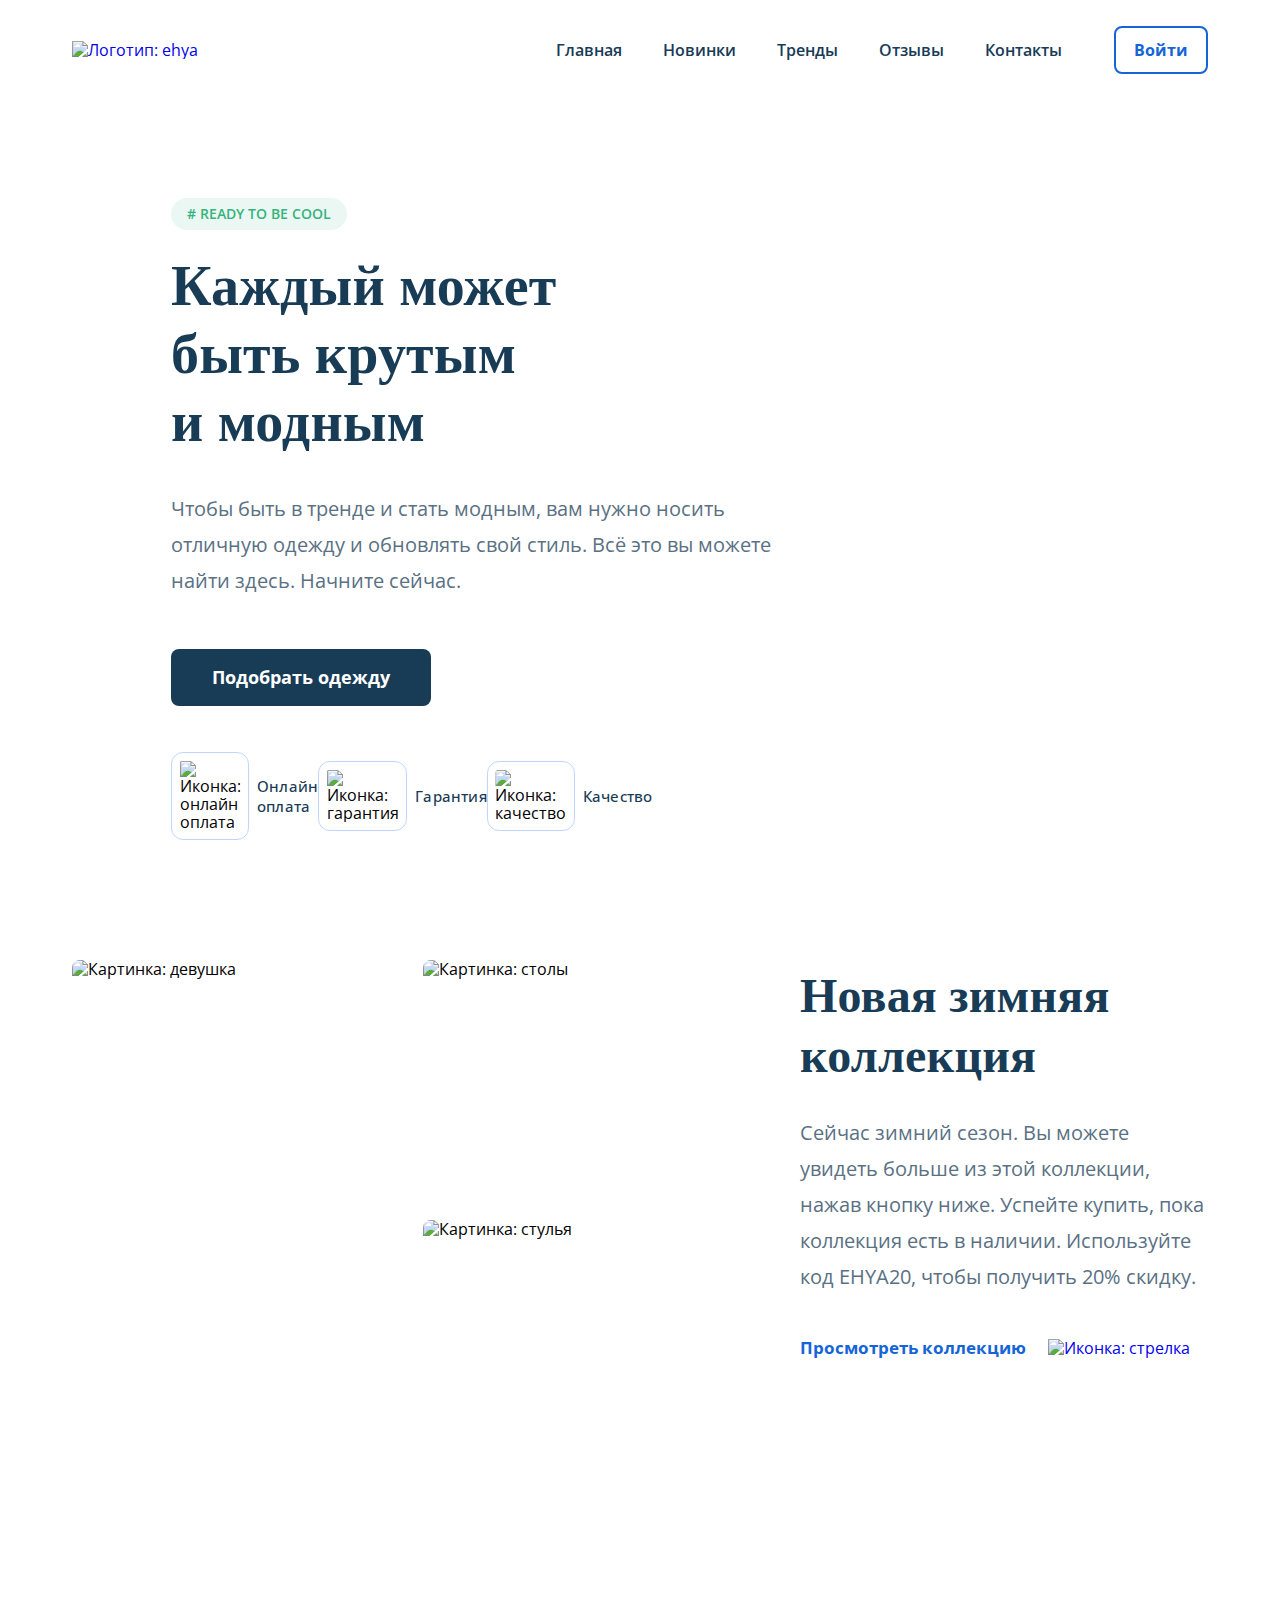
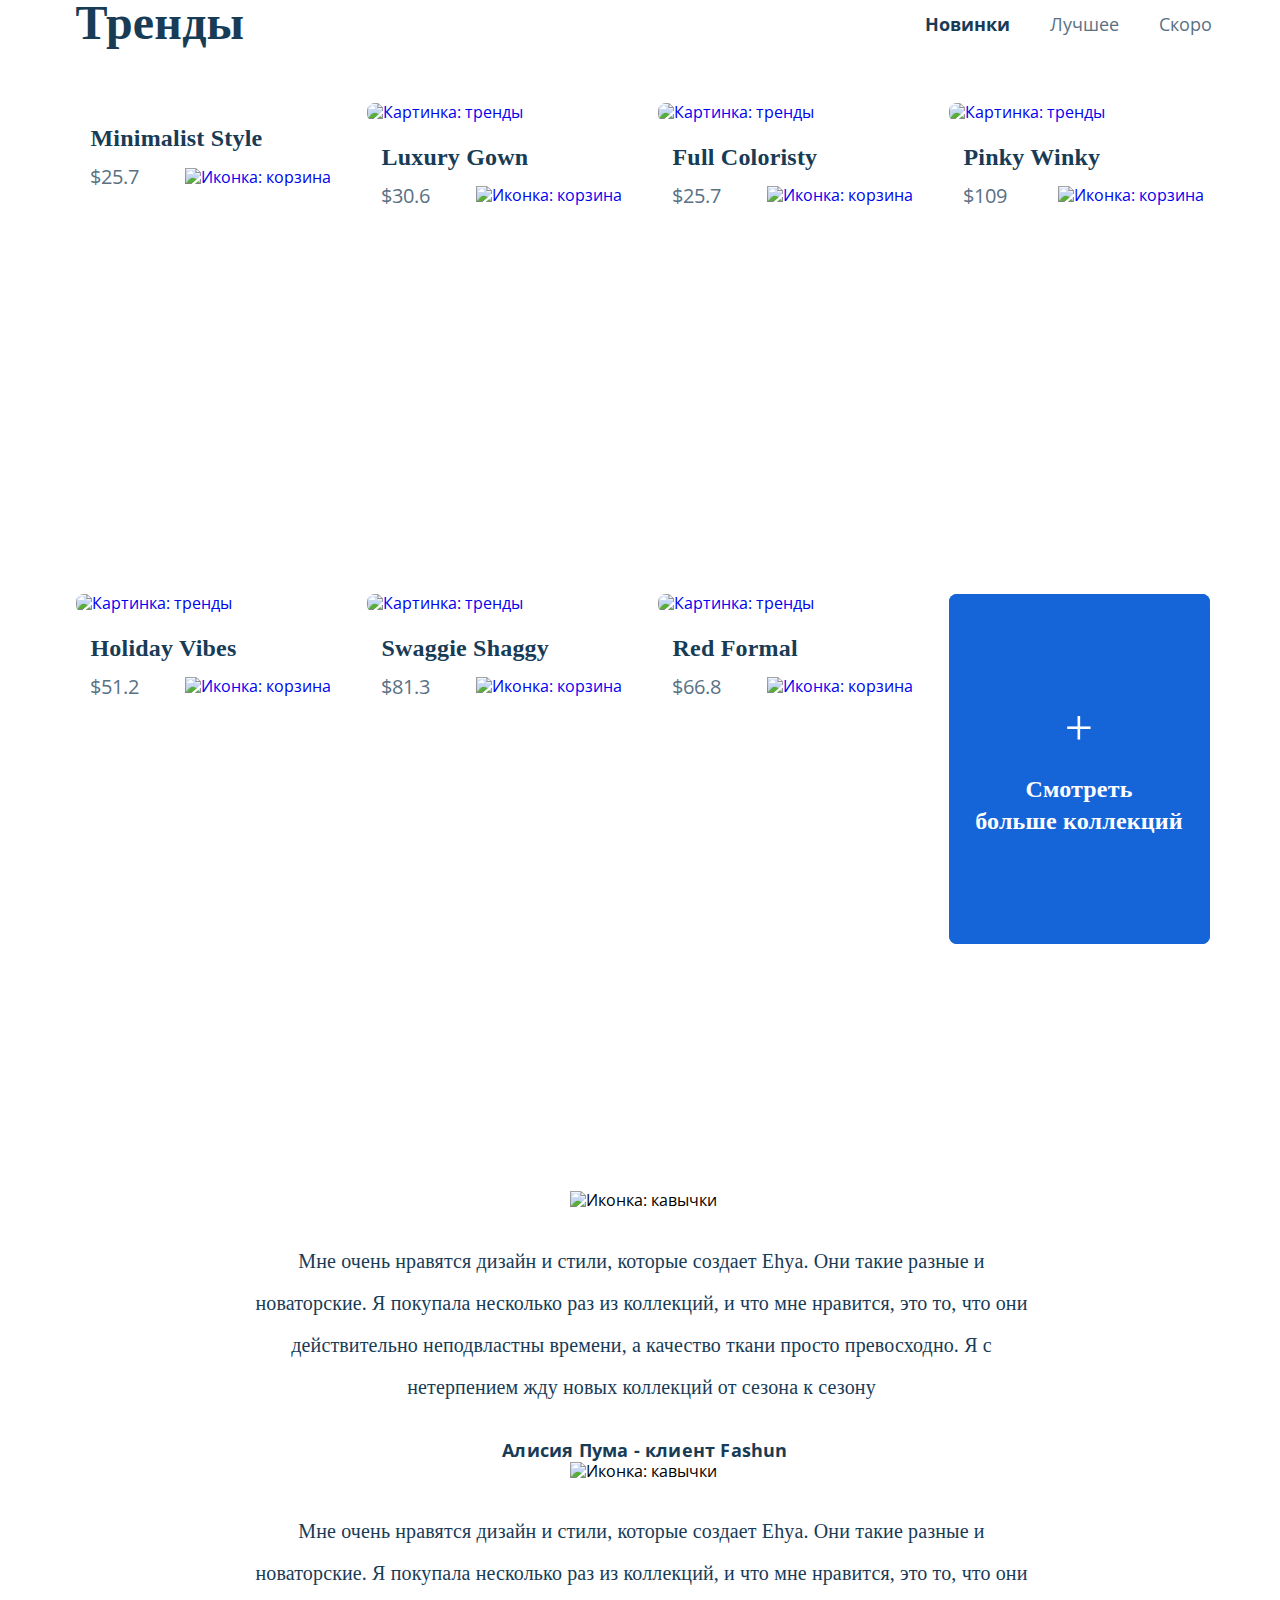
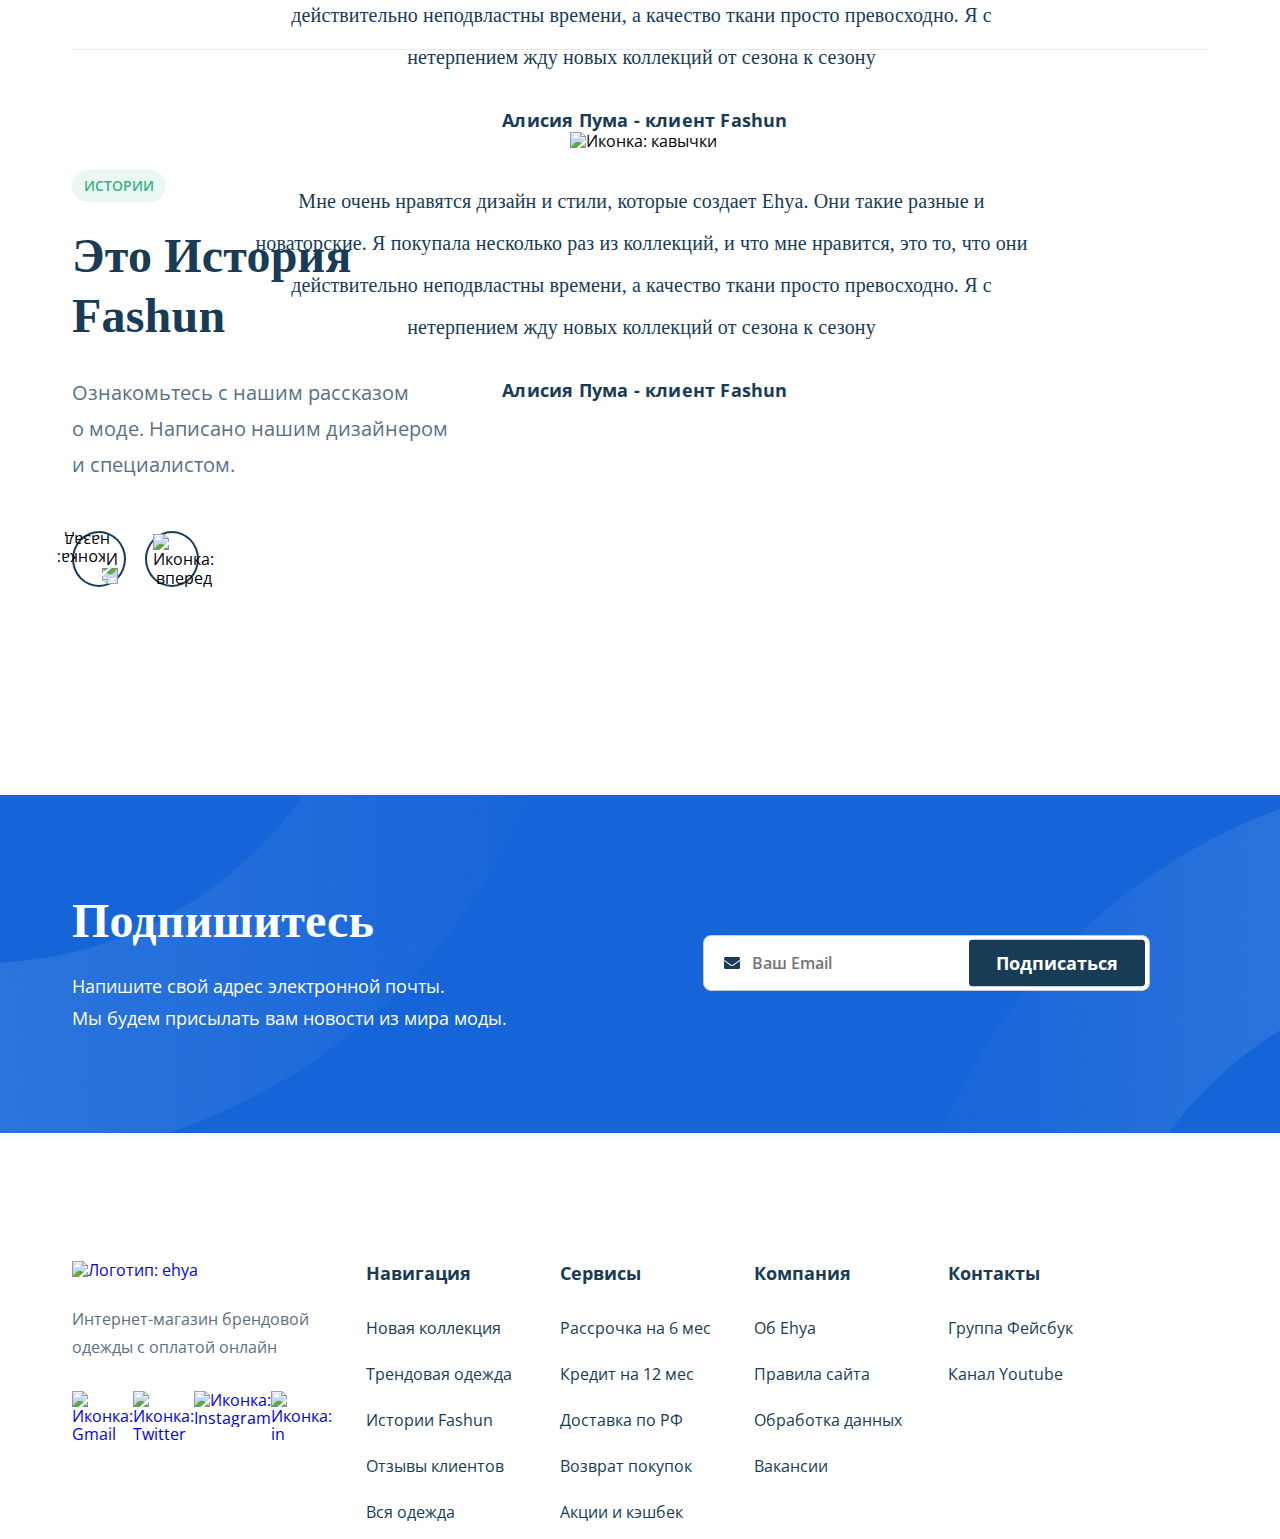
==== commit 4fb4f008: "fix: adaptive" ====
--- a/index.html
+++ b/index.html
@@ -88,14 +88,17 @@
     <div class="hero-benefits hero__benefits">
       <div class="hero-benefits__item">
         <img  class="hero__image" src="./img/donation.svg" alt="Иконка: онлайн оплата">
+        <img  class="hero__image--mobile" src="./img/donation-mobile.svg" alt="Иконка: онлайн оплата">
         <span class="hero__image-text">Онлайн оплата</span>
       </div>
       <div class="hero-benefits__item">
         <img  class="hero__image" src="./img/shield.svg" alt="Иконка: гарантия">
+        <img  class="hero__image--mobile" src="./img/shield-mobile.svg" alt="Иконка: гарантия">
         <span class="hero__image-text">Гарантия</span>
       </div>
       <div class="hero-benefits__item">
         <img  class="hero__image" src="./img/like.svg" alt="Иконка: качество">
+        <img  class="hero__image--mobile" src="./img/like-mobile.svg" alt="Иконка: качество">
         <span class="hero__image-text">Качество</span>
       </div>
     </div>
@@ -263,7 +266,7 @@
           </a>
           <a href="javascript:void(0)" class="trends-card__more">
             <span class="trends-card__more">
-              <strong class="trends-card__more-text"><span class="wrap">Смотреть больше</span> коллекций</strong>
+              <strong class="trends-card__more-text">Смотреть <span class="wrap">больше коллекций</span></strong>
             </span>
           </a>
         </div>
@@ -326,7 +329,7 @@
           </a>
           <a href="javascript:void(0)" class="trends-card__more">
             <span class="trends-card__more">
-              <strong class="trends-card__more-text"><span class="wrap">Смотреть больше</span> коллекций</strong>
+              <strong class="trends-card__more-text">Смотреть <span class="wrap">больше коллекций</span></strong>
             </span>
           </a>
         </div>
@@ -349,17 +352,7 @@
                   Мне очень нравятся дизайн и стили, которые создает Ehya. 
                   Они такие разные и новаторские. Я покупала несколько раз из коллекций,
                   и <span class="testimonial__wrap">что мне нравится, это то,</span> что они действительно неподвластны времени, 
-                  а качество ткани просто превосходно. <span class="testimonial--hidden">Я с нетерпением жду новых коллекций от сезона к сезону</span>
-                </p>
-                <span class="testimonial__author">Алисия Пума - клиент Fashun</span>
-              </div>
-              <div class="swiper-slide">
-                <img class="testimonial__icon" src="./img/quote.svg" alt="Иконка: кавычки">
-                <p class="testimonial__text">
-                  Мне очень нравятся дизайн и стили, которые создает Ehya. 
-                  Они такие разные и новаторские. Я покупала несколько раз из коллекций,
-                  и <span class="testimonial__wrap"></span>что мне нравится, это то,</span> что они действительно неподвластны времени, 
-                  а качество ткани просто превосходно. <span class="testimonial--hidden">Я с нетерпением жду новых коллекций от сезона к сезону</span>
+                  а качество ткани просто превосходно. <span class="testimonial--hidden">Я с нетерпением жду новых коллекций <span class="testimonial--hidden-tablet">от сезона к сезону</span></span>
                 </p>
                 <span class="testimonial__author">Алисия Пума - клиент Fashun</span>
               </div>
@@ -369,7 +362,17 @@
                   Мне очень нравятся дизайн и стили, которые создает Ehya. 
                   Они такие разные и новаторские. Я покупала несколько раз из коллекций,
                   и <span class="testimonial__wrap">что мне нравится, это то,</span> что они действительно неподвластны времени, 
-                  а качество ткани просто превосходно. <span class="testimonial--hidden">Я с нетерпением жду новых коллекций от сезона к сезону</span>
+                  а качество ткани просто превосходно. <span class="testimonial--hidden">Я с нетерпением жду новых коллекций <span class="testimonial--hidden-tablet">от сезона к сезону</span></span>
+                </p>
+                <span class="testimonial__author">Алисия Пума - клиент Fashun</span>
+              </div>
+              <div class="swiper-slide">
+                <img class="testimonial__icon" src="./img/quote.svg" alt="Иконка: кавычки">
+                <p class="testimonial__text">
+                  Мне очень нравятся дизайн и стили, которые создает Ehya. 
+                  Они такие разные и новаторские. Я покупала несколько раз из коллекций,
+                  и <span class="testimonial__wrap">что мне нравится, это то,</span> что они действительно неподвластны времени, 
+                  а качество ткани просто превосходно. <span class="testimonial--hidden">Я с нетерпением жду новых коллекций <span class="testimonial--hidden-tablet">от сезона к сезону</span></span>
                 </p>
                 <span class="testimonial__author">Алисия Пума - клиент Fashun</span>
               </div>
--- a/css/style.min.css
+++ b/css/style.min.css
@@ -1,2 +1,2 @@
-@font-face{font-family:"HK Grotesk";src:url("../fonts/hkgrotesk-regular.woff2") format("woff2"),url("../fonts/hkgrotesk-regular.woff") format("woff");font-weight:normal;font-style:normal;font-display:swap}@font-face{font-family:"HK Grotesk";src:url("../fonts/hkgrotesk-medium.woff2") format("woff2"),url("../fonts/hkgrotesk-medium.woff") format("woff");font-weight:500;font-style:normal;font-display:swap}@font-face{font-family:"HK Grotesk";src:url("../fonts/hkgrotesk-bold.woff2") format("woff2"),url("../fonts/hkgrotesk-bold.woff") format("woff");font-weight:bold;font-style:normal;font-display:swap}/*! normalize.css v8.0.1 | MIT License | github.com/necolas/normalize.css */html{line-height:1.15;-webkit-text-size-adjust:100%}body{margin:0}main{display:block}h1{font-size:2em;margin:0.67em 0}hr{-webkit-box-sizing:content-box;box-sizing:content-box;height:0;overflow:visible}pre{font-family:monospace, monospace;font-size:1em}a{background-color:transparent}abbr[title]{border-bottom:none;text-decoration:underline;-webkit-text-decoration:underline dotted;text-decoration:underline dotted}b,strong{font-weight:bolder}code,kbd,samp{font-family:monospace, monospace;font-size:1em}small{font-size:80%}sub,sup{font-size:75%;line-height:0;position:relative;vertical-align:baseline}sub{bottom:-0.25em}sup{top:-0.5em}img{border-style:none}button,input,optgroup,select,textarea{font-family:inherit;font-size:100%;line-height:1.15;margin:0}button,input{overflow:visible}button,select{text-transform:none}button,[type="button"],[type="reset"],[type="submit"]{-webkit-appearance:button}button::-moz-focus-inner,[type="button"]::-moz-focus-inner,[type="reset"]::-moz-focus-inner,[type="submit"]::-moz-focus-inner{border-style:none;padding:0}button:-moz-focusring,[type="button"]:-moz-focusring,[type="reset"]:-moz-focusring,[type="submit"]:-moz-focusring{outline:1px dotted ButtonText}fieldset{padding:0.35em 0.75em 0.625em}legend{-webkit-box-sizing:border-box;box-sizing:border-box;color:inherit;display:table;max-width:100%;padding:0;white-space:normal}progress{vertical-align:baseline}textarea{overflow:auto}[type="checkbox"],[type="radio"]{-webkit-box-sizing:border-box;box-sizing:border-box;padding:0}[type="number"]::-webkit-inner-spin-button,[type="number"]::-webkit-outer-spin-button{height:auto}[type="search"]{-webkit-appearance:textfield;outline-offset:-2px}[type="search"]::-webkit-search-decoration{-webkit-appearance:none}::-webkit-file-upload-button{-webkit-appearance:button;font:inherit}details{display:block}summary{display:list-item}template{display:none}[hidden]{display:none}*,*:before,*:after{-webkit-box-sizing:border-box;box-sizing:border-box;scroll-behavior:smooth}body{font-family:'Open Sans', sans-serif;background-color:#fff}.thanks{display:-webkit-box;display:-ms-flexbox;display:flex;-webkit-box-orient:vertical;-webkit-box-direction:normal;-ms-flex-direction:column;flex-direction:column;-webkit-box-pack:justify;-ms-flex-pack:justify;justify-content:space-between;height:100vh}.thanks-box{display:-webkit-box;display:-ms-flexbox;display:flex;-webkit-box-orient:vertical;-webkit-box-direction:normal;-ms-flex-direction:column;flex-direction:column;-webkit-box-align:center;-ms-flex-align:center;align-items:center;-webkit-box-pack:justify;-ms-flex-pack:justify;justify-content:space-between;height:200px}.thanks__title{font-family:"HK Grotesk", serif;font-weight:bold;font-size:20px;line-height:25px;letter-spacing:0.2px;color:#183B56}.thanks__button{background-color:#183B56;color:#fff;margin-top:20px;padding:6px 26px}.container{max-width:1136px;margin:0 auto}ul,li{padding:0;list-style:none}h1,h2,h3,p{margin:0}a,input,button{outline:none}a{text-decoration:none}.button{border:2px solid transparent;border-radius:8px;cursor:pointer}.badge{display:inline-block;font-weight:600;font-size:14px;line-height:20px;padding:6px 16px;color:#36B37E;text-transform:uppercase;background:rgba(54,179,126,0.1);border-radius:2000px}.section-title{font-family:"HK Grotesk", serif;font-weight:bold;font-size:48px;line-height:60px;letter-spacing:0.2px;color:#183B56}.section-description{font-size:20px;line-height:36px;color:#5A7184}.swiper-pagination-bullet{width:5px;height:5px;border-radius:50%;background-color:#183B56}.swiper-button-disabled{opacity:0.6}.invalid{color:red;text-decoration:underline;margin-top:18px;width:100%}.header{background-color:#fff;padding-top:23px;padding-bottom:59px}.header-wrapper{display:-webkit-box;display:-ms-flexbox;display:flex;-webkit-box-align:center;-ms-flex-align:center;align-items:center;-webkit-box-pack:justify;-ms-flex-pack:justify;justify-content:space-between}.header-menu{display:-webkit-box;display:-ms-flexbox;display:flex;-webkit-box-align:center;-ms-flex-align:center;align-items:center;-webkit-box-pack:justify;-ms-flex-pack:justify;justify-content:space-between;min-width:506px;margin-left:auto;margin-right:52px}.header__link{color:#183B56;font-size:16px;line-height:22px;font-weight:600}.header__button{border-color:#1565D8;background-color:#fff;padding:11px 18px;font-weight:bold;font-size:16px;line-height:22px;color:#1565D8}.menu-mobile-list__item{margin-bottom:20px}.menu-mobile__link{font-weight:600;font-size:16px;line-height:22px;color:#183B56}.menu-mobile__button{display:none}.menu-mobile__login{font-weight:bold;font-size:16px;line-height:22px;padding:9px 101px;border-color:#1565D8;background-color:#fff;color:#1565D8}.menu-mobile__close{position:absolute;top:16px;right:23px}.mobile{position:fixed;top:-100%;-webkit-transition:linear 0.3s;transition:linear 0.3s}.hero{width:100%;max-width:1274px;min-height:700px;background-image:url("./../img/header-bg.jpg");margin:0 auto;padding-top:62px;padding-left:107px;border-radius:8px}.hero__badge{margin-bottom:22px}.hero__title{max-width:425px;font-size:56px;line-height:68px;margin-bottom:35px}.hero__description{max-width:652px;font-size:20px;line-height:36px;color:#5A7184;margin-bottom:50px}.hero__button{font-weight:bold;font-size:18px;line-height:25px;background-color:#183B56;color:#fff;padding:14px 39px}.hero__benefits{margin-top:46px}.hero-benefits{max-width:458px;display:-webkit-box;display:-ms-flexbox;display:flex;-webkit-box-align:center;-ms-flex-align:center;align-items:center;-webkit-box-pack:justify;-ms-flex-pack:justify;justify-content:space-between}.hero-benefits__item{display:-webkit-box;display:-ms-flexbox;display:flex;-webkit-box-align:center;-ms-flex-align:center;align-items:center}.hero__image{padding:7.5px;border:0.75px solid #c0d7f9;border-radius:12px;margin-right:8px}.hero__image-text{font-weight:500;font-size:15px;line-height:20px;letter-spacing:0.2px;color:#183B56}.collection{padding-top:120px}.collection-wrapper{display:-webkit-box;display:-ms-flexbox;display:flex;-webkit-box-pack:justify;-ms-flex-pack:justify;justify-content:space-between}.collection__left{display:-ms-grid;display:grid;-ms-grid-columns:(321px)[2];grid-template-columns:repeat(2, 321px);-ms-grid-rows:(230px)[2];grid-template-rows:repeat(2, 230px);gap:30px}.collection__image{border-radius:8px}.collection__image--big{grid-row:span 2}.collection__right{display:-webkit-box;display:-ms-flexbox;display:flex;-webkit-box-orient:vertical;-webkit-box-direction:normal;-ms-flex-direction:column;flex-direction:column;max-width:408px}.collection__title{padding-top:6px;margin-bottom:29px}.collection__description{margin-bottom:40px}.collection-link__text{display:inline-block;font-weight:bold;font-size:17px;line-height:25px;color:#1565D8;margin-right:18px}.trends{padding-top:140px;padding-left:7px}.trends__top{display:-webkit-box;display:-ms-flexbox;display:flex;-webkit-box-align:end;-ms-flex-align:end;align-items:end;-webkit-box-pack:justify;-ms-flex-pack:justify;justify-content:space-between}.trends-cards{padding-top:50px;display:none;-ms-grid-columns:(minmax(200px, 261px))[4];grid-template-columns:repeat(4, minmax(200px, 261px));-ms-grid-rows:(441px)[2];grid-template-rows:repeat(2, 441px);gap:50px 30px}.trends-cards--active{display:-ms-grid;display:grid}.trends-card{display:-webkit-box;display:-ms-flexbox;display:flex;-webkit-box-orient:vertical;-webkit-box-direction:normal;-ms-flex-direction:column;flex-direction:column}.trends-card__image{-o-object-fit:cover;object-fit:cover;border-radius:8px;margin-bottom:19px}.trends-card__title{padding-left:15px;margin-bottom:5px;font-family:"HK Grotesk", serif;font-weight:bold;font-size:24px;line-height:32px;letter-spacing:0.2px;color:#183B56}.trends-card__more{position:relative;display:-webkit-box;display:-ms-flexbox;display:flex;-webkit-box-align:center;-ms-flex-align:center;align-items:center;-webkit-box-pack:center;-ms-flex-pack:center;justify-content:center;width:100%;height:100%;max-width:261px;max-height:350px;border-radius:8px;background-color:#1565D8;color:#fff;font-family:"HK Grotesk", serif;font-size:24px;line-height:32px;letter-spacing:0.2px;text-align:center}.trends-card__more::before{content:'+';position:absolute;font-size:50px;top:118px;left:50%;-webkit-transform:translateX(-50%);transform:translateX(-50%);color:#fff}.trends-card__more-text{padding-top:72px}.tabs{min-width:287px;padding-top:6px;display:-webkit-box;display:-ms-flexbox;display:flex;-webkit-box-align:center;-ms-flex-align:center;align-items:center;-webkit-box-pack:justify;-ms-flex-pack:justify;justify-content:space-between}.tabs__item{font-weight:normal;font-size:18px;line-height:25px;color:#5A7184;cursor:pointer}.tabs__item--active{font-weight:bold;color:#183B56}.pricetag{display:-webkit-box;display:-ms-flexbox;display:flex;-webkit-box-align:center;-ms-flex-align:center;align-items:center;-webkit-box-pack:justify;-ms-flex-pack:justify;justify-content:space-between;width:100%;max-width:255px}.pricetag__price{padding-left:14px;font-size:20px;line-height:36px;color:#5A7184}.testimonial{padding-top:156px;padding-bottom:112px}.testimonial-wrapper{max-width:800px;text-align:center;margin:0 auto}.testimonial-slider{height:391px}.testimonial__text{font-family:"HK Grotesk", serif;font-size:20px;line-height:42px;letter-spacing:0.133333px;color:#183B56;padding-left:3px;margin-bottom:30px}.testimonial__author{font-weight:bold;font-size:18px;line-height:24px;letter-spacing:0.2px;color:#183B56;padding-left:10px}.testimonial__icon{padding-left:6px;margin-bottom:30px}.testimonial__line{margin-top:67px;border:none;height:1px;color:#E5EAF4;background-color:#E5EAF4}.history{padding-bottom:208px}.history__slide{position:relative}.history-wrapper{display:-webkit-box;display:-ms-flexbox;display:flex;-webkit-box-pack:justify;-ms-flex-pack:justify;justify-content:space-between}.history-info{width:100%;max-width:312px;position:absolute;bottom:-155px;left:10px;padding-top:20px;padding-left:20px;min-height:178px;background-color:#FAFDFF}.history__right{padding-top:10px}.history__badge{padding:6px 12px;margin-bottom:24px}.history__title{text-transform:capitalize;max-width:337px;margin-bottom:29px}.history__description{max-width:383px;margin-bottom:48px;font-size:20px;line-height:36px;color:#5A7184}.history__more{font-weight:600;font-size:16px;line-height:22px;color:#1565D8}.history__button{width:54px;height:56px;border-radius:50%;border:2px solid #183B56;background-color:#fff}.history__button:not(:last-child){margin-right:15px}.history__button--prev{-webkit-transform:rotate(180deg);transform:rotate(180deg)}.history__image{border-radius:8px 8px 0px 0px}.history__text{max-width:260px;margin-bottom:26px;font-family:"HK Grotesk", serif;font-weight:500;font-size:22px;line-height:30px;letter-spacing:0.2px}.history-slider{width:652px}.history-slide{display:none;-webkit-box-pack:justify;-ms-flex-pack:justify;justify-content:space-between;-webkit-animation:fade 1.5s;animation:fade 1.5s}.history-slide--active{display:-webkit-box;display:-ms-flexbox;display:flex}@-webkit-keyframes fade{from{opacity:0}to{opacity:1}}@keyframes fade{from{opacity:0}to{opacity:1}}.newsletter{padding-top:96px;min-height:338px;background-image:url("./../img/newsletter-bg.jpg");background-repeat:no-repeat;background-size:cover}.newsletter-wrapper{display:-webkit-box;display:-ms-flexbox;display:flex;-webkit-box-align:center;-ms-flex-align:center;align-items:center;-webkit-box-pack:justify;-ms-flex-pack:justify;justify-content:space-between}.newsletter__title{color:#fff;margin-bottom:19px}.newsletter__description{max-width:436px;color:#fff;font-size:18px;line-height:32px}.newsletter__right{margin-right:auto;margin-left:195px}.newsletter__form{width:447px}.newsletter__form-group{position:relative}.newsletter__input{position:relative;background-image:url("./../img/email.svg");background-repeat:no-repeat;background-position:center left 20px;width:100%;min-height:56px;padding-left:48px;border-radius:8px;border:1px solid #C3CAD9;font-weight:600;font-size:16px;line-height:22px;color:#959ead}.newsletter__button{position:absolute;top:50%;right:5px;-webkit-transform:translateY(-50%);transform:translateY(-50%);border-radius:4px;padding:9px 25px;font-weight:bold;font-size:18px;line-height:25px;color:#fff;background-color:#183B56}.footer{padding-top:128px}.footer-wrapper{display:-ms-grid;display:grid;-ms-grid-columns:265px (165px)[4];grid-template-columns:265px repeat(4, 165px);gap:29px}.footer__title{margin-bottom:31px;font-weight:bold;font-size:18px;line-height:25px;color:#183B56}.footer-nav__item:not(:last-child){margin-bottom:24px}.footer-nav__link{font-size:16px;line-height:22px;text-decoration:none;color:#183B56}.social__text{max-width:263px;margin-top:25px;margin-bottom:30px;font-size:16px;line-height:28px;color:#5A7184}.social-icons{width:100%;max-width:185px;display:-webkit-box;display:-ms-flexbox;display:flex;-webkit-box-pack:justify;-ms-flex-pack:justify;justify-content:space-between}@media (min-width: 992px){.header__link{position:relative}.header__link::after{content:'';position:absolute;bottom:0;left:0;width:0%;height:2px;background-color:#183B56;-webkit-transition:linear 0.3s;transition:linear 0.3s}.header__link:hover::after{width:100%}.header__button{position:relative;-webkit-transition:0.2s;transition:0.2s;overflow:hidden}.header__button:hover{background-color:#1565D8;border-color:#fff;color:#fff}.header__button::before{content:'';position:absolute;width:100%;height:100%;top:0;left:-100%;background:-webkit-gradient(linear, left top, right top, from(transparent), color-stop(#fff), to(transparent));background:linear-gradient(90deg, transparent, #fff, transparent);-webkit-transition:0.5s;transition:0.5s}.header__button:hover::before{left:100%}.hero__button{position:relative;-webkit-transition:0.2s;transition:0.2s;overflow:hidden}.hero__button:hover{background-color:#23567e}.hero__button::before{content:'';position:absolute;width:100%;height:100%;top:0;left:-100%;background:-webkit-gradient(linear, left top, right top, from(transparent), color-stop(#fff), to(transparent));background:linear-gradient(90deg, transparent, #fff, transparent);-webkit-transition:0.5s;transition:0.5s}.hero__button:hover::before{left:100%}.collection-link__text{position:relative}.collection-link__text::after{content:'';position:absolute;bottom:0;left:0;width:0%;height:2px;background-color:#1565D8;-webkit-transition:linear 0.3s;transition:linear 0.3s}.collection-link__text:hover::after{width:100%}.tabs__item{position:relative}.tabs__item::after{content:'';position:absolute;bottom:0;left:0;width:0%;height:2px;background-color:#183B56;-webkit-transition:ease 0.2s;transition:ease 0.2s}.tabs__item:hover::after{width:100%}.trends-card{-webkit-transition:ease 0.3s;transition:ease 0.3s}.trends-card:hover{-webkit-box-shadow:0 0 50px #183B56;box-shadow:0 0 50px #183B56;border-radius:8px}.trends-card__more{-webkit-transition:ease 0.3s;transition:ease 0.3s}.trends-card__more:hover{-webkit-box-shadow:0 0 50px #183B56;box-shadow:0 0 50px #183B56;border-radius:8px}.pricetag__button{cursor:pointer}.history__button{cursor:pointer}.history__button:hover{background-color:#f2f2f2}.history__more{position:relative}.history__more::after{content:'';position:absolute;bottom:0;left:0;height:2px;background-color:#1565D8;width:100%;-webkit-transition:ease-in-out 0.3s;transition:ease-in-out 0.3s;-webkit-transform:scale(0);transform:scale(0)}.history__more:hover::after{-webkit-transform:scale(1);transform:scale(1)}.newsletter__button{-webkit-transition:0.2s;transition:0.2s;overflow:hidden}.newsletter__button:hover{background-color:#23567e}.newsletter__button::before{content:'';position:absolute;width:100%;height:100%;top:0;left:-100%;background:-webkit-gradient(linear, left top, right top, from(transparent), color-stop(#fff), to(transparent));background:linear-gradient(90deg, transparent, #fff, transparent);-webkit-transition:0.5s;transition:0.5s}.newsletter__button:hover::before{left:100%}.social__link img{-webkit-transition:linear 0.2s;transition:linear 0.2s}.social__link img:hover{border-radius:50%;-webkit-box-shadow:0px 0px 30px #4d4d4d;box-shadow:0px 0px 30px #4d4d4d}.footer-nav__link{position:relative}.footer-nav__link::before{content:'';position:absolute;bottom:0;width:100%;height:2px;background-color:#183B56;-webkit-transition:ease 0.3s;transition:ease 0.3s;-webkit-transform:scale(0);transform:scale(0)}.footer-nav__link:hover::before{-webkit-transform:scale(1);transform:scale(1)}}@media (max-width: 1330px){.container{width:90%}.hero{width:90%}}@media (max-width: 1250px){.collection__right{max-width:60%}.collection-wrapper{-webkit-box-orient:vertical;-webkit-box-direction:normal;-ms-flex-direction:column;flex-direction:column;-webkit-box-align:center;-ms-flex-align:center;align-items:center}}@media (max-width: 1140px){.trends-card__more{font-size:21px}.history-wrapper{-webkit-box-orient:vertical;-webkit-box-direction:normal;-ms-flex-direction:column;flex-direction:column;-webkit-box-align:center;-ms-flex-align:center;align-items:center}.history__title{max-width:unset}.history__description{max-width:556px}.history__left{text-align:center}.history__right{padding-top:25px}.newsletter{min-height:402px;padding-top:67px}.newsletter-wrapper{-webkit-box-orient:vertical;-webkit-box-direction:normal;-ms-flex-direction:column;flex-direction:column;-webkit-box-align:center;-ms-flex-align:center;align-items:center}.newsletter__description{margin-bottom:56px}.newsletter__left{text-align:center}.newsletter__right{margin-right:0;margin-left:0}.footer-wrapper{-webkit-box-pack:center;-ms-flex-pack:center;justify-content:center;-ms-grid-columns:265px (165px)[2];grid-template-columns:265px repeat(2, 165px)}.company{-ms-grid-column:2;grid-column:2}}@media (max-width: 1000px){.header{padding-top:26px;padding-bottom:48px}.header-wrapper{width:94%;margin:0 auto}.header-menu,.header__button{display:none}.mobile--active{display:-webkit-box;display:-ms-flexbox;display:flex;-webkit-box-pack:center;-ms-flex-pack:center;justify-content:center;-webkit-box-orient:vertical;-webkit-box-direction:normal;-ms-flex-direction:column;flex-direction:column;position:fixed;top:0;min-width:304px;left:8px;right:8px;background-color:#fff;z-index:2;padding:26px 24px}.menu-mobile__button{display:-webkit-box;display:-ms-flexbox;display:flex;-webkit-box-align:center;-ms-flex-align:center;align-items:center;-webkit-box-orient:vertical;-webkit-box-direction:normal;-ms-flex-direction:column;flex-direction:column;-webkit-box-pack:justify;-ms-flex-pack:justify;justify-content:space-between;width:24px;height:20px;border:none;background-color:#fff;outline:none}.menu-mobile__button-line{width:22px;height:2px;background-color:#3A4C66}.hero{width:95%;padding-top:36px;padding-left:28px;min-height:624px;background-position:bottom -58px right -193px}.hero__badge{margin-bottom:19px}.hero__title{font-size:48px;line-height:60px;margin-bottom:24px}.hero__description{max-width:400px;margin-bottom:36px;font-size:18px;line-height:32px}.hero__benefits{max-width:437px;margin-top:38px}.collection{padding-top:80px}.collection__right{max-width:100%}.collection__title{padding-top:36px;padding-left:8px;font-size:48px;line-height:60px}.collection__description{max-width:688px;font-size:20px;line-height:36px;padding-left:10px;margin-bottom:23px}.collection-link__text{padding-left:8px}.trends-cards{-webkit-box-pack:center;-ms-flex-pack:center;justify-content:center;-ms-grid-columns:(minmax(200px, 261px))[2];grid-template-columns:repeat(2, minmax(200px, 261px));-ms-grid-rows:(441px)[4];grid-template-rows:repeat(4, 441px)}}@media (max-width: 770px){.trends{padding-top:75px}.trends__top{-webkit-box-orient:vertical;-webkit-box-direction:normal;-ms-flex-direction:column;flex-direction:column;-webkit-box-align:center;-ms-flex-align:center;align-items:center}.trends-cards{padding-top:56px;-ms-grid-columns:(minmax(200px, 274px))[2];grid-template-columns:repeat(2, minmax(200px, 274px));gap:48px 54px}.trends-card__image{margin-bottom:17px}.trends-card__title{padding-left:4px}.trends-card__more{max-width:unset;font-size:23px}.trends-card__more::before{top:116px;left:49%}.wrap{white-space:nowrap}.tabs{margin:0;padding-top:31px}.pricetag{max-width:264px}.pricetag__price{padding-left:3px}.testimonial{padding-top:91px;padding-bottom:71px}.testimonial-slider{height:417px}.testimonial__text{padding-left:39px;padding-right:28px;font-size:19px;line-height:42px}.testimonial__icon{padding-left:0;margin-bottom:34px}.history{padding-bottom:236px}.history__badge{margin-bottom:21px}.history__title{margin-bottom:20px}.history__description{margin-bottom:35px}.history__right{padding-top:36px}.history-slider{width:682px}.history-info__right{padding-left:0}.footer{padding-top:64px}.footer-wrapper{-ms-grid-columns:265px (175px)[2];grid-template-columns:265px repeat(2, 175px);gap:32px 18px}}@media (max-width: 710px){.history__description{max-width:480px;margin:auto}.history-slider{width:unset}.history-slide{-webkit-box-orient:vertical;-webkit-box-direction:normal;-ms-flex-direction:column;flex-direction:column;-webkit-box-align:center;-ms-flex-align:center;align-items:center;-webkit-box-pack:justify;-ms-flex-pack:justify;justify-content:space-between;height:839px}.collection__left{-ms-grid-columns:(265px)[2];grid-template-columns:repeat(2, 265px);-ms-grid-rows:(minmax(230px, min-content))[3];grid-template-rows:repeat(3, minmax(230px, -webkit-min-content));grid-template-rows:repeat(3, minmax(230px, min-content))}.collection__image--big{grid-area:span 2 / span 2;width:100%;height:100%}.collection__image--small{width:100%;height:100%}.footer-wrapper{-ms-grid-columns:180px (175px)[2];grid-template-columns:180px repeat(2, 175px)}}@media (max-width: 590px){.section-title{text-align:center}.section-description{text-align:center}.hero{min-height:900px;background-repeat:no-repeat;background-size:cover;padding-top:350px;text-align:center}.hero__title{margin:auto;font-size:32px;line-height:40px}.hero__description{margin:auto;margin-top:20px;font-size:16px;line-height:28px}.hero__button{margin-top:24px;margin-bottom:22px;font-size:16px;line-height:22px}.hero-benefits{margin:auto;-ms-flex-wrap:wrap;flex-wrap:wrap;max-width:350px;-webkit-box-pack:space-evenly;-ms-flex-pack:space-evenly;justify-content:space-evenly;height:100px}.collection__left{-ms-grid-columns:(minmax(130px, 200px))[2];grid-template-columns:repeat(2, minmax(130px, 200px))}.collection-link{display:none}.collection__image{-o-object-fit:cover;object-fit:cover}.testimonial-slider{height:555px}.footer-wrapper{-ms-grid-columns:(223px)[2];grid-template-columns:repeat(2, 223px);-webkit-box-pack:start;-ms-flex-pack:start;justify-content:start}.social{text-align:center;-ms-grid-row:5;grid-row:5;-ms-grid-column-align:center;justify-self:center}.social-icons{margin:auto}.navigation,.company,.services,.contacts,.social{grid-column:span 2}}@media (max-width: 540px){.header{padding-top:18px;padding-bottom:42px}.hero{padding-left:0;width:100%;padding-top:374px;background-image:url("./../img/mobile-header.jpg");background-position:unset}.hero__badge{margin-bottom:13px}.hero__description{max-width:280px;margin-top:23px}.hero__button{padding:11.5px 47px;margin-top:23px;margin-bottom:13px}.hero-benefits{-ms-flex-pack:distribute;justify-content:space-around;height:84px}.collection{padding-top:63px}.collection__left{-ms-grid-rows:(minmax(0px, min-content))[2];grid-template-rows:repeat(2, minmax(0px, -webkit-min-content));grid-template-rows:repeat(2, minmax(0px, min-content));gap:14px}.collection__title{padding-top:33px;padding-left:0;margin-bottom:23px;font-size:28px;line-height:36px}.collection__description{font-size:16px;line-height:28px;max-width:280px;padding-left:7px}.collection__image--big{height:300px;grid-area:span 1 / span 2}.collection__image--small{width:138px;height:97px}.trends{padding-top:83px;padding-left:0}.trends-cards{padding-top:34px;-ms-grid-columns:(minmax(0px, 274px))[2];grid-template-columns:repeat(2, minmax(0px, 274px));-ms-grid-rows:(234px)[4];grid-template-rows:repeat(4, 234px);gap:20px 10px;justify-items:center}.trends-card__image{width:140px;height:170px;margin-bottom:12px}.trends-card__title{font-size:16px;line-height:20px;padding-left:0}.trends-card__more{width:140px;height:170px}.trends-card__more::before{top:35px}.trends-card__more-text{padding-top:60px;font-size:17px;line-height:20px}.trends__title{font-size:28px;line-height:36px}.tabs{padding-top:24px;min-width:224px}.wrap{white-space:normal}.pricetag{max-width:58px}.pricetag__price{padding-left:0;font-size:14px;line-height:24px}.pricetag__button{width:14px;height:14px}.testimonial{padding-top:48px;padding-bottom:35px}.testimonial--hidden{display:none}.testimonial-slider{height:552px}.testimonial__text{font-size:18px;line-height:36px;padding-left:0;padding-right:0;margin-bottom:25px;letter-spacing:0.12px}.testimonial__icon{width:70px;height:81px;margin-bottom:8px}.testimonial__author{display:inline-block;max-width:168px;padding-left:0}.testimonial__wrap{white-space:break-spaces}.history{padding-bottom:182px}.history-slide{height:711px}.history-info{padding-top:9px;padding-left:15px}.history__badge{margin-bottom:18px}.history__title{font-size:28px;line-height:36px}.history__title--hidden{display:none}.history__description{font-size:16px;line-height:28px;margin-bottom:35px}.history__button{width:47px;height:47px}.history__image{width:270px;height:277px}.history__text{font-size:20px;line-height:24px;margin-bottom:17px}.newsletter{padding-top:61px;min-height:414px}.newsletter__title{font-size:28px;line-height:36px;margin-bottom:25px}.newsletter__description{font-size:16px;line-height:28px;margin-bottom:38px}.newsletter__form{width:280px}.newsletter__input{min-height:48px}.newsletter__button{top:171%;width:100%;right:0}.footer{padding-top:48px}.footer-wrapper{-ms-grid-columns:(223px)[1];grid-template-columns:repeat(1, 223px);gap:14px 18px}.footer__title{font-size:16px;line-height:22px;margin-bottom:21px}.footer-nav__item:not(:last-child){margin-bottom:15px}.footer-nav__link{font-size:14px;line-height:20px}.navigation,.company,.services,.contacts{padding-left:18px}.social{padding-top:30px;padding-left:17px;justify-self:flex-start;grid-column:span 2}.social__text{max-width:262px;margin-top:12px;font-size:14px;line-height:24px;margin-bottom:22px}}
+@font-face{font-family:"HK Grotesk";src:url("../fonts/hkgrotesk-regular.woff2") format("woff2"),url("../fonts/hkgrotesk-regular.woff") format("woff");font-weight:normal;font-style:normal;font-display:swap}@font-face{font-family:"HK Grotesk";src:url("../fonts/hkgrotesk-medium.woff2") format("woff2"),url("../fonts/hkgrotesk-medium.woff") format("woff");font-weight:500;font-style:normal;font-display:swap}@font-face{font-family:"HK Grotesk";src:url("../fonts/hkgrotesk-bold.woff2") format("woff2"),url("../fonts/hkgrotesk-bold.woff") format("woff");font-weight:bold;font-style:normal;font-display:swap}/*! normalize.css v8.0.1 | MIT License | github.com/necolas/normalize.css */html{line-height:1.15;-webkit-text-size-adjust:100%}body{margin:0}main{display:block}h1{font-size:2em;margin:0.67em 0}hr{-webkit-box-sizing:content-box;box-sizing:content-box;height:0;overflow:visible}pre{font-family:monospace, monospace;font-size:1em}a{background-color:transparent}abbr[title]{border-bottom:none;text-decoration:underline;-webkit-text-decoration:underline dotted;text-decoration:underline dotted}b,strong{font-weight:bolder}code,kbd,samp{font-family:monospace, monospace;font-size:1em}small{font-size:80%}sub,sup{font-size:75%;line-height:0;position:relative;vertical-align:baseline}sub{bottom:-0.25em}sup{top:-0.5em}img{border-style:none}button,input,optgroup,select,textarea{font-family:inherit;font-size:100%;line-height:1.15;margin:0}button,input{overflow:visible}button,select{text-transform:none}button,[type="button"],[type="reset"],[type="submit"]{-webkit-appearance:button}button::-moz-focus-inner,[type="button"]::-moz-focus-inner,[type="reset"]::-moz-focus-inner,[type="submit"]::-moz-focus-inner{border-style:none;padding:0}button:-moz-focusring,[type="button"]:-moz-focusring,[type="reset"]:-moz-focusring,[type="submit"]:-moz-focusring{outline:1px dotted ButtonText}fieldset{padding:0.35em 0.75em 0.625em}legend{-webkit-box-sizing:border-box;box-sizing:border-box;color:inherit;display:table;max-width:100%;padding:0;white-space:normal}progress{vertical-align:baseline}textarea{overflow:auto}[type="checkbox"],[type="radio"]{-webkit-box-sizing:border-box;box-sizing:border-box;padding:0}[type="number"]::-webkit-inner-spin-button,[type="number"]::-webkit-outer-spin-button{height:auto}[type="search"]{-webkit-appearance:textfield;outline-offset:-2px}[type="search"]::-webkit-search-decoration{-webkit-appearance:none}::-webkit-file-upload-button{-webkit-appearance:button;font:inherit}details{display:block}summary{display:list-item}template{display:none}[hidden]{display:none}*,*:before,*:after{-webkit-box-sizing:border-box;box-sizing:border-box;scroll-behavior:smooth}body{font-family:'Open Sans', sans-serif;background-color:#fff}.thanks{display:-webkit-box;display:-ms-flexbox;display:flex;-webkit-box-orient:vertical;-webkit-box-direction:normal;-ms-flex-direction:column;flex-direction:column;-webkit-box-pack:justify;-ms-flex-pack:justify;justify-content:space-between;height:100vh}.thanks-box{display:-webkit-box;display:-ms-flexbox;display:flex;-webkit-box-orient:vertical;-webkit-box-direction:normal;-ms-flex-direction:column;flex-direction:column;-webkit-box-align:center;-ms-flex-align:center;align-items:center;-webkit-box-pack:justify;-ms-flex-pack:justify;justify-content:space-between;height:200px}.thanks__title{font-family:"HK Grotesk", serif;font-weight:bold;font-size:20px;line-height:25px;letter-spacing:0.2px;color:#183B56}.thanks__button{background-color:#183B56;color:#fff;margin-top:20px;padding:6px 26px}.container{max-width:1136px;margin:0 auto}ul,li{padding:0;list-style:none}h1,h2,h3,p{margin:0}a,input,button{outline:none}a{text-decoration:none}.button{border:2px solid transparent;border-radius:8px;cursor:pointer}.badge{display:inline-block;font-weight:600;font-size:14px;line-height:20px;padding:6px 16px;color:#36B37E;text-transform:uppercase;background:rgba(54,179,126,0.1);border-radius:2000px}.section-title{font-family:"HK Grotesk", serif;font-weight:bold;font-size:48px;line-height:60px;letter-spacing:0.2px;color:#183B56}.section-description{font-size:20px;line-height:36px;color:#5A7184}.swiper-pagination-bullet{width:5px;height:5px;border-radius:50%;background-color:#183B56}.swiper-button-disabled{opacity:0.6}.invalid{color:red;text-decoration:underline;margin-top:18px;width:100%}.header{background-color:#fff;padding-top:23px;padding-bottom:59px}.header-wrapper{display:-webkit-box;display:-ms-flexbox;display:flex;-webkit-box-align:center;-ms-flex-align:center;align-items:center;-webkit-box-pack:justify;-ms-flex-pack:justify;justify-content:space-between}.header-menu{display:-webkit-box;display:-ms-flexbox;display:flex;-webkit-box-align:center;-ms-flex-align:center;align-items:center;-webkit-box-pack:justify;-ms-flex-pack:justify;justify-content:space-between;min-width:506px;margin-left:auto;margin-right:52px}.header__link{color:#183B56;font-size:16px;line-height:22px;font-weight:600}.header__button{border-color:#1565D8;background-color:#fff;padding:11px 18px;font-weight:bold;font-size:16px;line-height:22px;color:#1565D8}.menu-mobile-list__item{margin-bottom:20px}.menu-mobile__link{font-weight:600;font-size:16px;line-height:22px;color:#183B56}.menu-mobile__button{display:none}.menu-mobile__login{font-weight:bold;font-size:16px;line-height:22px;padding:9px 101px;border-color:#1565D8;background-color:#fff;color:#1565D8}.menu-mobile__close{position:absolute;top:16px;right:23px}.mobile{position:fixed;top:-100%;-webkit-transition:linear 0.3s;transition:linear 0.3s}.hero{width:100%;max-width:1274px;min-height:700px;background-image:url("./../img/header-bg.jpg");margin:0 auto;padding-top:62px;padding-left:107px;border-radius:8px}.hero__badge{margin-bottom:22px}.hero__title{max-width:425px;font-size:56px;line-height:68px;margin-bottom:35px}.hero__description{max-width:652px;font-size:20px;line-height:36px;color:#5A7184;margin-bottom:50px}.hero__button{font-weight:bold;font-size:18px;line-height:25px;background-color:#183B56;color:#fff;padding:14px 39px}.hero__benefits{margin-top:46px}.hero-benefits{max-width:458px;display:-webkit-box;display:-ms-flexbox;display:flex;-webkit-box-align:center;-ms-flex-align:center;align-items:center;-webkit-box-pack:justify;-ms-flex-pack:justify;justify-content:space-between}.hero-benefits__item{display:-webkit-box;display:-ms-flexbox;display:flex;-webkit-box-align:center;-ms-flex-align:center;align-items:center}.hero__image{padding:7.5px;border:0.75px solid #c0d7f9;border-radius:12px;margin-right:8px}.hero__image--mobile{display:none}.hero__image-text{font-weight:500;font-size:15px;line-height:20px;letter-spacing:0.2px;color:#183B56}.collection{padding-top:120px}.collection-wrapper{display:-webkit-box;display:-ms-flexbox;display:flex;-webkit-box-pack:justify;-ms-flex-pack:justify;justify-content:space-between}.collection__left{display:-ms-grid;display:grid;-ms-grid-columns:(321px)[2];grid-template-columns:repeat(2, 321px);-ms-grid-rows:(230px)[2];grid-template-rows:repeat(2, 230px);gap:30px}.collection__image{border-radius:8px}.collection__image--big{grid-row:span 2}.collection__right{display:-webkit-box;display:-ms-flexbox;display:flex;-webkit-box-orient:vertical;-webkit-box-direction:normal;-ms-flex-direction:column;flex-direction:column;max-width:408px}.collection__title{padding-top:6px;margin-bottom:29px}.collection__description{margin-bottom:40px}.collection-link__text{display:inline-block;font-weight:bold;font-size:17px;line-height:25px;color:#1565D8;margin-right:18px}.trends{padding-top:140px;padding-left:7px}.trends__top{display:-webkit-box;display:-ms-flexbox;display:flex;-webkit-box-align:end;-ms-flex-align:end;align-items:end;-webkit-box-pack:justify;-ms-flex-pack:justify;justify-content:space-between}.trends-cards{padding-top:50px;display:none;-ms-grid-columns:(minmax(200px, 261px))[4];grid-template-columns:repeat(4, minmax(200px, 261px));-ms-grid-rows:(441px)[2];grid-template-rows:repeat(2, 441px);gap:50px 30px}.trends-cards--active{display:-ms-grid;display:grid}.trends-card{display:-webkit-box;display:-ms-flexbox;display:flex;-webkit-box-orient:vertical;-webkit-box-direction:normal;-ms-flex-direction:column;flex-direction:column}.trends-card__image{-o-object-fit:cover;object-fit:cover;border-radius:8px;margin-bottom:19px}.trends-card__title{padding-left:15px;margin-bottom:5px;font-family:"HK Grotesk", serif;font-weight:bold;font-size:24px;line-height:32px;letter-spacing:0.2px;color:#183B56}.trends-card__more{position:relative;display:-webkit-box;display:-ms-flexbox;display:flex;-webkit-box-align:center;-ms-flex-align:center;align-items:center;-webkit-box-pack:center;-ms-flex-pack:center;justify-content:center;width:100%;height:100%;max-width:261px;max-height:350px;border-radius:8px;background-color:#1565D8;color:#fff;font-family:"HK Grotesk", serif;font-size:24px;line-height:32px;letter-spacing:0.2px;text-align:center}.trends-card__more::before{content:'+';position:absolute;font-size:50px;top:118px;left:50%;-webkit-transform:translateX(-50%);transform:translateX(-50%);color:#fff}.trends-card__more-text{padding-top:72px}.wrap{white-space:nowrap}.tabs{min-width:287px;padding-top:6px;display:-webkit-box;display:-ms-flexbox;display:flex;-webkit-box-align:center;-ms-flex-align:center;align-items:center;-webkit-box-pack:justify;-ms-flex-pack:justify;justify-content:space-between}.tabs__item{font-weight:normal;font-size:18px;line-height:25px;color:#5A7184;cursor:pointer}.tabs__item--active{font-weight:bold;color:#183B56}.pricetag{display:-webkit-box;display:-ms-flexbox;display:flex;-webkit-box-align:center;-ms-flex-align:center;align-items:center;-webkit-box-pack:justify;-ms-flex-pack:justify;justify-content:space-between;width:100%;max-width:255px}.pricetag__price{padding-left:14px;font-size:20px;line-height:36px;color:#5A7184}.testimonial{padding-top:156px;padding-bottom:112px}.testimonial-wrapper{max-width:800px;text-align:center;margin:0 auto}.testimonial-slider{height:391px}.testimonial__text{font-family:"HK Grotesk", serif;font-size:20px;line-height:42px;letter-spacing:0.133333px;color:#183B56;padding-left:3px;margin-bottom:30px}.testimonial__author{font-weight:bold;font-size:18px;line-height:24px;letter-spacing:0.2px;color:#183B56;padding-left:10px}.testimonial__icon{padding-left:6px;margin-bottom:30px}.testimonial__line{margin-top:67px;border:none;height:1px;color:#E5EAF4;background-color:#E5EAF4}.history{padding-bottom:208px}.history__slide{position:relative}.history-wrapper{display:-webkit-box;display:-ms-flexbox;display:flex;-webkit-box-pack:justify;-ms-flex-pack:justify;justify-content:space-between}.history-info{width:100%;max-width:312px;position:absolute;bottom:-155px;left:10px;padding-top:20px;padding-left:20px;min-height:178px;background-color:#FAFDFF}.history__right{padding-top:10px}.history__badge{padding:6px 12px;margin-bottom:24px}.history__title{text-transform:capitalize;max-width:337px;margin-bottom:29px}.history__description{max-width:383px;margin-bottom:48px;font-size:20px;line-height:36px;color:#5A7184}.history__more{font-weight:600;font-size:16px;line-height:22px;color:#1565D8}.history__button{width:54px;height:56px;border-radius:50%;border:2px solid #183B56;background-color:#fff}.history__button:not(:last-child){margin-right:15px}.history__button--prev{-webkit-transform:rotate(180deg);transform:rotate(180deg)}.history__image{border-radius:8px 8px 0px 0px}.history__text{max-width:260px;margin-bottom:26px;font-family:"HK Grotesk", serif;font-weight:500;font-size:22px;line-height:30px;letter-spacing:0.2px}.history-slider{width:652px}.history-slide{display:none;-webkit-box-pack:justify;-ms-flex-pack:justify;justify-content:space-between;-webkit-animation:fade 1.5s;animation:fade 1.5s}.history-slide--active{display:-webkit-box;display:-ms-flexbox;display:flex}@-webkit-keyframes fade{from{opacity:0}to{opacity:1}}@keyframes fade{from{opacity:0}to{opacity:1}}.newsletter{padding-top:96px;min-height:338px;background-image:url("./../img/newsletter-bg.jpg");background-repeat:no-repeat;background-size:cover}.newsletter-wrapper{display:-webkit-box;display:-ms-flexbox;display:flex;-webkit-box-align:center;-ms-flex-align:center;align-items:center;-webkit-box-pack:justify;-ms-flex-pack:justify;justify-content:space-between}.newsletter__title{color:#fff;margin-bottom:19px}.newsletter__description{max-width:436px;color:#fff;font-size:18px;line-height:32px}.newsletter__right{margin-right:auto;margin-left:195px}.newsletter__form{width:447px}.newsletter__form-group{position:relative}.newsletter__input{position:relative;background-image:url("./../img/email.svg");background-repeat:no-repeat;background-position:center left 20px;width:100%;min-height:56px;padding-left:48px;border-radius:8px;border:1px solid #C3CAD9;font-weight:600;font-size:16px;line-height:22px;color:#959ead}.newsletter__button{position:absolute;top:50%;right:5px;-webkit-transform:translateY(-50%);transform:translateY(-50%);border-radius:4px;padding:9px 25px;font-weight:bold;font-size:18px;line-height:25px;color:#fff;background-color:#183B56}.footer{padding-top:128px}.footer-wrapper{display:-ms-grid;display:grid;-ms-grid-columns:265px (165px)[4];grid-template-columns:265px repeat(4, 165px);gap:29px}.footer__title{margin-bottom:31px;font-weight:bold;font-size:18px;line-height:25px;color:#183B56}.footer-nav__item:not(:last-child){margin-bottom:24px}.footer-nav__link{font-size:16px;line-height:22px;text-decoration:none;color:#183B56}.social__text{max-width:263px;margin-top:25px;margin-bottom:30px;font-size:16px;line-height:28px;color:#5A7184}.social-icons{width:100%;max-width:185px;display:-webkit-box;display:-ms-flexbox;display:flex;-webkit-box-pack:justify;-ms-flex-pack:justify;justify-content:space-between}@media (min-width: 992px){.header__link{position:relative}.header__link::after{content:'';position:absolute;bottom:0;left:0;width:0%;height:2px;background-color:#183B56;-webkit-transition:linear 0.3s;transition:linear 0.3s}.header__link:hover::after{width:100%}.header__button{position:relative;-webkit-transition:0.2s;transition:0.2s;overflow:hidden}.header__button:hover{background-color:#1565D8;border-color:#fff;color:#fff}.header__button::before{content:'';position:absolute;width:100%;height:100%;top:0;left:-100%;background:-webkit-gradient(linear, left top, right top, from(transparent), color-stop(#fff), to(transparent));background:linear-gradient(90deg, transparent, #fff, transparent);-webkit-transition:0.5s;transition:0.5s}.header__button:hover::before{left:100%}.hero__button{position:relative;-webkit-transition:0.2s;transition:0.2s;overflow:hidden}.hero__button:hover{background-color:#23567e}.hero__button::before{content:'';position:absolute;width:100%;height:100%;top:0;left:-100%;background:-webkit-gradient(linear, left top, right top, from(transparent), color-stop(#fff), to(transparent));background:linear-gradient(90deg, transparent, #fff, transparent);-webkit-transition:0.5s;transition:0.5s}.hero__button:hover::before{left:100%}.collection-link__text{position:relative}.collection-link__text::after{content:'';position:absolute;bottom:0;left:0;width:0%;height:2px;background-color:#1565D8;-webkit-transition:linear 0.3s;transition:linear 0.3s}.collection-link__text:hover::after{width:100%}.tabs__item{position:relative}.tabs__item::after{content:'';position:absolute;bottom:0;left:0;width:0%;height:2px;background-color:#183B56;-webkit-transition:ease 0.2s;transition:ease 0.2s}.tabs__item:hover::after{width:100%}.trends-card{-webkit-transition:ease 0.3s;transition:ease 0.3s}.trends-card:hover{-webkit-box-shadow:0 0 50px #183B56;box-shadow:0 0 50px #183B56;border-radius:8px}.trends-card__more{-webkit-transition:ease 0.3s;transition:ease 0.3s}.trends-card__more:hover{-webkit-box-shadow:0 0 50px #183B56;box-shadow:0 0 50px #183B56;border-radius:8px}.pricetag__button{cursor:pointer}.history__button{cursor:pointer}.history__button:hover{background-color:#f2f2f2}.history__more{position:relative}.history__more::after{content:'';position:absolute;bottom:0;left:0;height:2px;background-color:#1565D8;width:100%;-webkit-transition:ease-in-out 0.3s;transition:ease-in-out 0.3s;-webkit-transform:scale(0);transform:scale(0)}.history__more:hover::after{-webkit-transform:scale(1);transform:scale(1)}.newsletter__button{-webkit-transition:0.2s;transition:0.2s;overflow:hidden}.newsletter__button:hover{background-color:#23567e}.newsletter__button::before{content:'';position:absolute;width:100%;height:100%;top:0;left:-100%;background:-webkit-gradient(linear, left top, right top, from(transparent), color-stop(#fff), to(transparent));background:linear-gradient(90deg, transparent, #fff, transparent);-webkit-transition:0.5s;transition:0.5s}.newsletter__button:hover::before{left:100%}.social__link img{-webkit-transition:linear 0.2s;transition:linear 0.2s}.social__link img:hover{border-radius:50%;-webkit-box-shadow:0px 0px 30px #4d4d4d;box-shadow:0px 0px 30px #4d4d4d}.footer-nav__link{position:relative}.footer-nav__link::before{content:'';position:absolute;bottom:0;width:100%;height:2px;background-color:#183B56;-webkit-transition:ease 0.3s;transition:ease 0.3s;-webkit-transform:scale(0);transform:scale(0)}.footer-nav__link:hover::before{-webkit-transform:scale(1);transform:scale(1)}}@media (max-width: 1330px){.container{width:90%}.hero{width:90%}}@media (max-width: 1250px){.collection__right{max-width:60%}.collection-wrapper{-webkit-box-orient:vertical;-webkit-box-direction:normal;-ms-flex-direction:column;flex-direction:column;-webkit-box-align:center;-ms-flex-align:center;align-items:center}}@media (max-width: 1140px){.trends-card__more{font-size:21px}.history-wrapper{-webkit-box-orient:vertical;-webkit-box-direction:normal;-ms-flex-direction:column;flex-direction:column;-webkit-box-align:center;-ms-flex-align:center;align-items:center}.history__title{max-width:unset}.history__description{max-width:556px}.history__left{text-align:center}.history__right{padding-top:25px}.newsletter{min-height:402px;padding-top:67px}.newsletter-wrapper{-webkit-box-orient:vertical;-webkit-box-direction:normal;-ms-flex-direction:column;flex-direction:column;-webkit-box-align:center;-ms-flex-align:center;align-items:center}.newsletter__description{margin-bottom:56px}.newsletter__left{text-align:center}.newsletter__right{margin-right:0;margin-left:0}.footer-wrapper{-webkit-box-pack:center;-ms-flex-pack:center;justify-content:center;-ms-grid-columns:265px (165px)[2];grid-template-columns:265px repeat(2, 165px)}.company{-ms-grid-column:2;grid-column:2}}@media (max-width: 1000px){.header{padding-top:26px;padding-bottom:48px}.header-wrapper{width:94%;margin:0 auto}.header-menu,.header__button{display:none}.mobile--active{display:-webkit-box;display:-ms-flexbox;display:flex;-webkit-box-pack:center;-ms-flex-pack:center;justify-content:center;-webkit-box-orient:vertical;-webkit-box-direction:normal;-ms-flex-direction:column;flex-direction:column;position:fixed;top:0;min-width:304px;left:8px;right:8px;background-color:#fff;z-index:2;padding:26px 24px}.menu-mobile__button{display:-webkit-box;display:-ms-flexbox;display:flex;-webkit-box-align:center;-ms-flex-align:center;align-items:center;-webkit-box-orient:vertical;-webkit-box-direction:normal;-ms-flex-direction:column;flex-direction:column;-webkit-box-pack:justify;-ms-flex-pack:justify;justify-content:space-between;width:24px;height:20px;border:none;background-color:#fff;outline:none}.menu-mobile__button-line{width:22px;height:2px;background-color:#3A4C66}.hero{width:95%;padding-top:36px;padding-left:28px;min-height:624px;background-position:bottom -58px right -193px}.hero__badge{margin-bottom:19px}.hero__title{font-size:48px;line-height:60px;margin-bottom:24px}.hero__description{max-width:400px;margin-bottom:36px;font-size:18px;line-height:32px}.hero__benefits{max-width:437px;margin-top:38px}.collection{padding-top:80px}.collection__right{max-width:100%}.collection__title{padding-top:36px;padding-left:8px;font-size:48px;line-height:60px}.collection__description{max-width:688px;font-size:20px;line-height:36px;padding-left:10px;margin-bottom:23px}.collection-link__text{padding-left:8px}.trends-cards{-webkit-box-pack:center;-ms-flex-pack:center;justify-content:center;-ms-grid-columns:(minmax(200px, 261px))[2];grid-template-columns:repeat(2, minmax(200px, 261px));-ms-grid-rows:(441px)[4];grid-template-rows:repeat(4, 441px)}}@media (max-width: 770px){.hero__benefits{margin-top:37px}.trends{padding-top:75px}.trends__top{-webkit-box-orient:vertical;-webkit-box-direction:normal;-ms-flex-direction:column;flex-direction:column;-webkit-box-align:center;-ms-flex-align:center;align-items:center}.trends-cards{padding-top:56px;-ms-grid-columns:(minmax(200px, 280px))[2];grid-template-columns:repeat(2, minmax(200px, 280px));gap:48px 42px}.trends-card__image{margin-bottom:17px}.trends-card__title{padding-left:4px}.trends-card__more{max-width:unset;font-size:23px}.trends-card__more::before{top:116px;left:49%}.tabs{margin:0;padding-top:31px}.pricetag{max-width:264px}.pricetag__price{padding-left:3px}.testimonial{padding-top:91px;padding-bottom:71px}.testimonial-slider{height:417px}.testimonial__text{padding-left:32px;padding-right:28px;font-size:19px;line-height:42px;margin-bottom:26px}.testimonial__icon{padding-left:0;margin-bottom:34px}.testimonial__author{padding-left:0}.testimonial--hidden-tablet{display:none}.history{padding-bottom:233px}.history__badge{margin-bottom:21px}.history__title{margin-bottom:20px}.history__description{margin-bottom:35px}.history__right{padding-top:36px}.history-slide{-webkit-box-pack:space-evenly;-ms-flex-pack:space-evenly;justify-content:space-evenly}.history-slider{width:728px}.history-info{padding-top:18px;padding-left:13px}.footer{padding-top:64px}.footer-wrapper{-ms-grid-columns:265px (175px)[2];grid-template-columns:265px repeat(2, 175px);gap:32px 18px}}@media (max-width: 710px){.history__description{max-width:480px;margin:auto}.history-slider{width:unset}.history-slide{-webkit-box-orient:vertical;-webkit-box-direction:normal;-ms-flex-direction:column;flex-direction:column;-webkit-box-align:center;-ms-flex-align:center;align-items:center;-webkit-box-pack:justify;-ms-flex-pack:justify;justify-content:space-between;height:839px}.collection__left{-ms-grid-columns:(265px)[2];grid-template-columns:repeat(2, 265px);-ms-grid-rows:(minmax(230px, min-content))[3];grid-template-rows:repeat(3, minmax(230px, -webkit-min-content));grid-template-rows:repeat(3, minmax(230px, min-content))}.collection__image--big{grid-area:span 2 / span 2;width:100%;height:100%}.collection__image--small{width:100%;height:100%}.footer-wrapper{-ms-grid-columns:180px (175px)[2];grid-template-columns:180px repeat(2, 175px)}}@media (max-width: 590px){.section-title{text-align:center}.section-description{text-align:center}.hero{min-height:900px;background-repeat:no-repeat;background-size:cover;padding-top:350px;text-align:center}.hero__title{margin:auto;font-size:32px;line-height:40px}.hero__description{margin:auto;margin-top:20px;font-size:16px;line-height:28px}.hero__button{margin-top:24px;margin-bottom:22px;font-size:16px;line-height:22px}.hero-benefits{margin:auto;-ms-flex-wrap:wrap;flex-wrap:wrap;max-width:350px;-webkit-box-pack:space-evenly;-ms-flex-pack:space-evenly;justify-content:space-evenly;height:100px}.hero__image{display:none}.hero__image--mobile{display:block;padding:7.5px;border:0.75px solid #c0d7f9;border-radius:12px}.collection__left{-ms-grid-columns:(minmax(130px, 200px))[2];grid-template-columns:repeat(2, minmax(130px, 200px))}.collection-link{display:none}.collection__image{-o-object-fit:cover;object-fit:cover}.testimonial-slider{height:555px}.footer-wrapper{-ms-grid-columns:(223px)[2];grid-template-columns:repeat(2, 223px);-webkit-box-pack:start;-ms-flex-pack:start;justify-content:start}.social{text-align:center;-ms-grid-row:5;grid-row:5;-ms-grid-column-align:center;justify-self:center}.social-icons{margin:auto}.navigation,.company,.services,.contacts,.social{grid-column:span 2}}@media (max-width: 540px){.header{padding-top:18px;padding-bottom:42px}.hero{padding-left:0;width:100%;padding-top:374px;background-image:url("./../img/mobile-header.jpg");background-position:unset}.hero__badge{margin-bottom:13px}.hero__description{max-width:280px;margin-top:23px}.hero__button{padding:11.5px 47px;margin-top:23px;margin-bottom:13px}.hero-benefits{-webkit-box-pack:space-evenly;-ms-flex-pack:space-evenly;justify-content:space-evenly;height:80px}.hero__image-text{margin-left:10px}.collection{padding-top:63px}.collection__left{-ms-grid-rows:(minmax(0px, min-content))[2];grid-template-rows:repeat(2, minmax(0px, -webkit-min-content));grid-template-rows:repeat(2, minmax(0px, min-content));gap:14px}.collection__title{padding-top:33px;padding-left:0;margin-bottom:23px;font-size:28px;line-height:36px}.collection__description{font-size:16px;line-height:28px;max-width:280px;padding-left:7px}.collection__image--big{height:300px;grid-area:span 1 / span 2}.collection__image--small{width:100%;height:97px}.trends{padding-top:83px;padding-left:0}.trends-cards{padding-top:34px;-ms-grid-columns:(minmax(0px, 274px))[2];grid-template-columns:repeat(2, minmax(0px, 274px));-ms-grid-rows:(234px)[4];grid-template-rows:repeat(4, 234px);gap:20px 10px;justify-items:center}.trends-card__image{width:140px;height:170px;margin-bottom:12px}.trends-card__title{font-size:16px;line-height:20px;padding-left:0}.trends-card__more{width:140px;height:170px}.trends-card__more::before{top:35px}.trends-card__more-text{padding-top:60px;font-size:17px;line-height:20px}.trends__title{font-size:28px;line-height:36px}.tabs{padding-top:24px;min-width:224px}.wrap{white-space:normal}.pricetag{max-width:58px}.pricetag__price{padding-left:0;font-size:14px;line-height:24px}.pricetag__button{width:14px;height:14px}.testimonial{padding-top:48px;padding-bottom:35px}.testimonial--hidden{display:none}.testimonial-slider{height:552px}.testimonial__text{font-size:18px;line-height:36px;padding-left:0;padding-right:0;margin-bottom:25px;letter-spacing:0.12px}.testimonial__icon{width:70px;height:81px;margin-bottom:8px}.testimonial__author{display:inline-block;max-width:168px;padding-left:0}.testimonial__wrap{display:block}.history{padding-bottom:182px}.history-slide{height:711px}.history-info{padding-top:9px;padding-left:15px}.history__badge{margin-bottom:18px}.history__title{font-size:28px;line-height:36px}.history__title--hidden{display:none}.history__description{font-size:16px;line-height:28px;margin-bottom:35px}.history__button{width:47px;height:47px}.history__image{width:270px;height:277px}.history__text{font-size:20px;line-height:24px;margin-bottom:17px}.newsletter{padding-top:61px;min-height:414px}.newsletter__title{font-size:28px;line-height:36px;margin-bottom:25px}.newsletter__description{font-size:16px;line-height:28px;margin-bottom:38px}.newsletter__form{width:280px}.newsletter__input{min-height:48px}.newsletter__button{top:171%;width:100%;right:0}.footer{padding-top:48px}.footer-wrapper{-ms-grid-columns:(223px)[1];grid-template-columns:repeat(1, 223px);gap:14px 18px}.footer__title{font-size:16px;line-height:22px;margin-bottom:21px}.footer-nav__item:not(:last-child){margin-bottom:15px}.footer-nav__link{font-size:14px;line-height:20px}.navigation,.company,.services,.contacts{padding-left:18px}.social{padding-top:30px;padding-left:17px;justify-self:flex-start;grid-column:span 2}.social__text{max-width:262px;margin-top:12px;font-size:14px;line-height:24px;margin-bottom:22px}}
 /*# sourceMappingURL=style.min.css.map */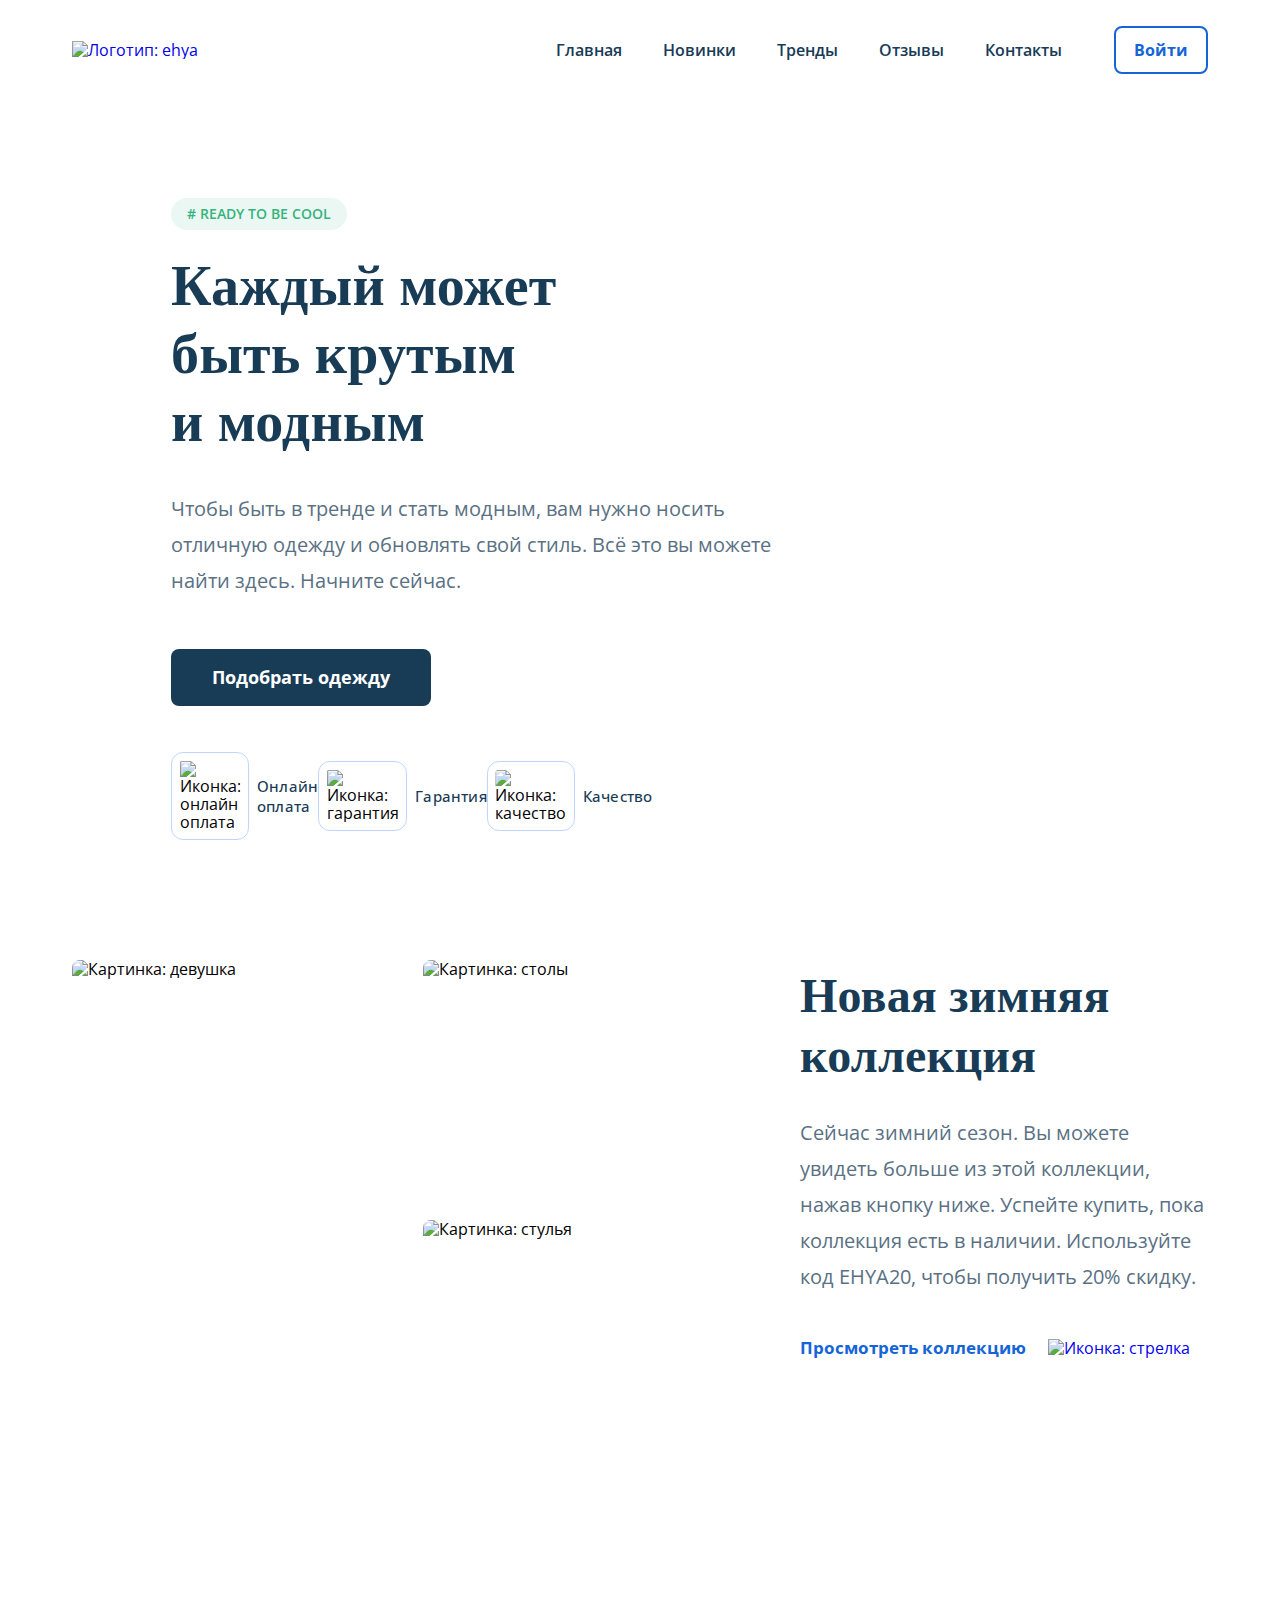
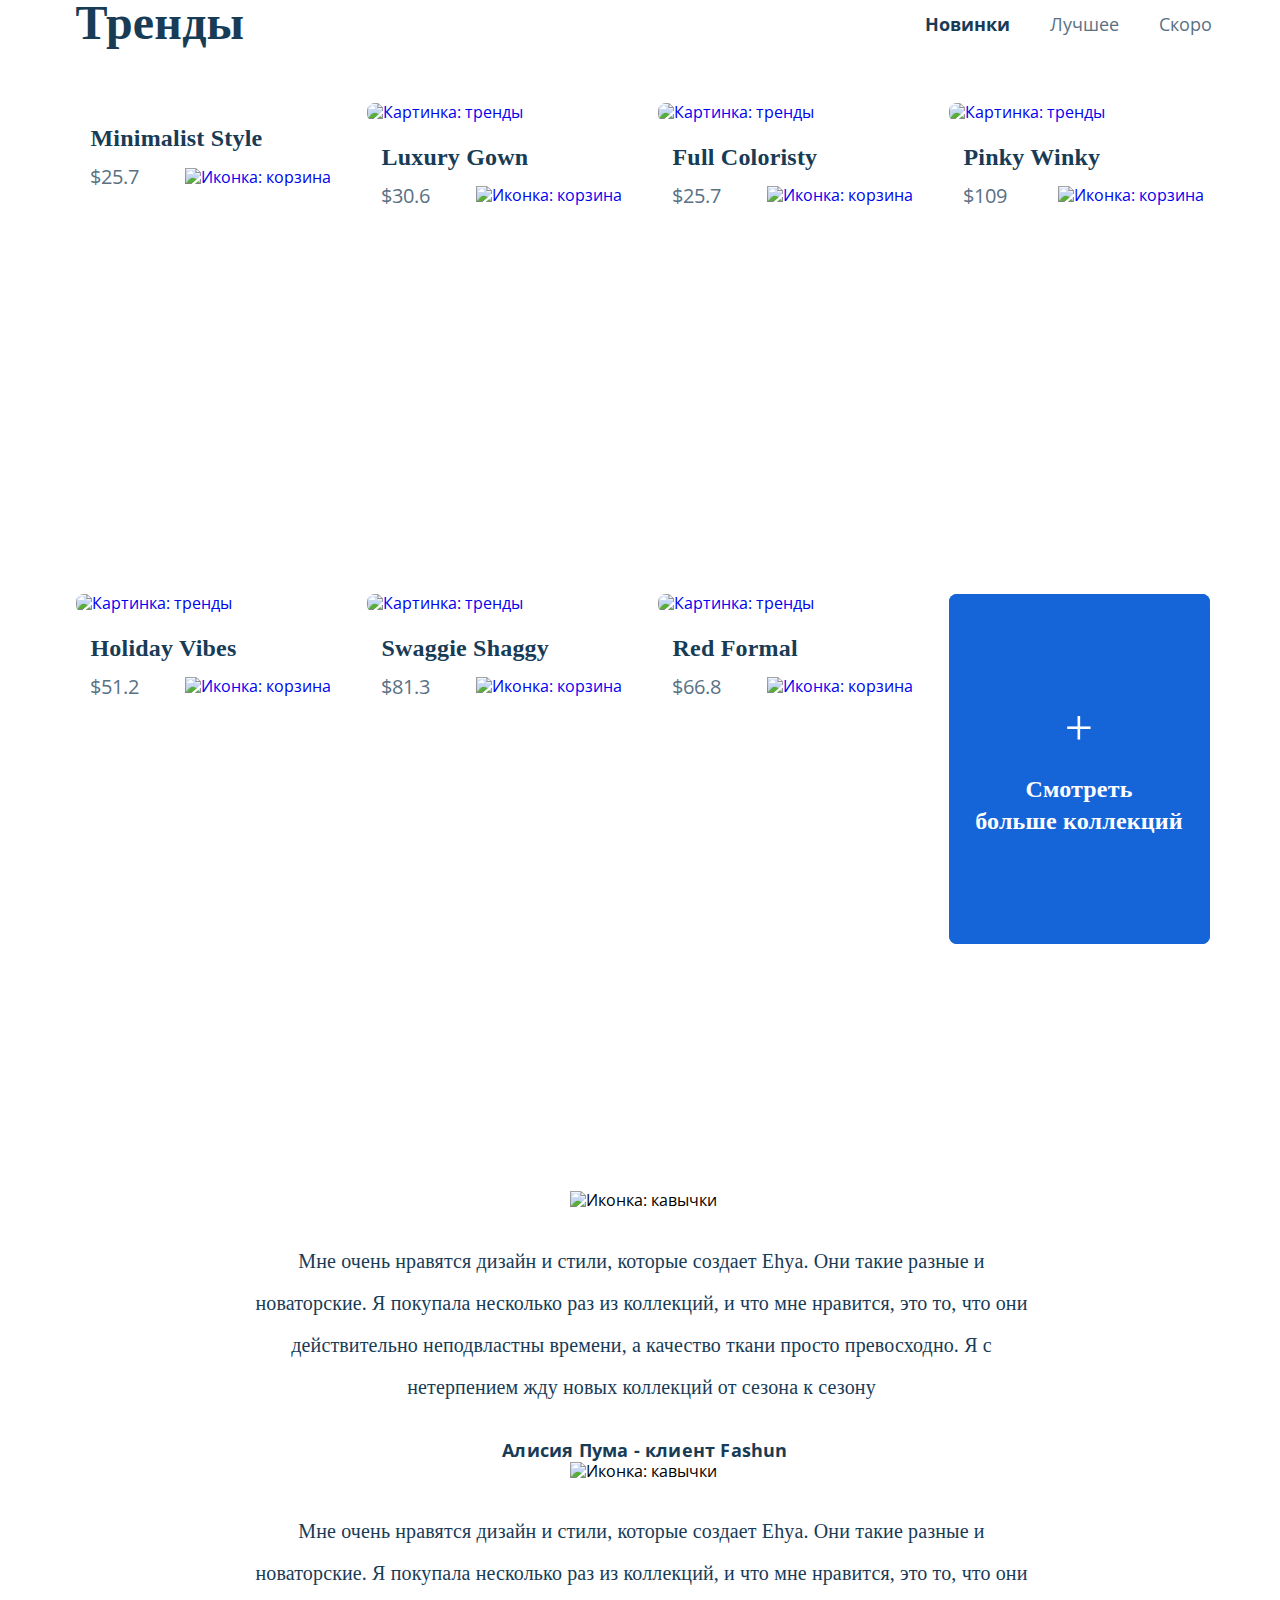
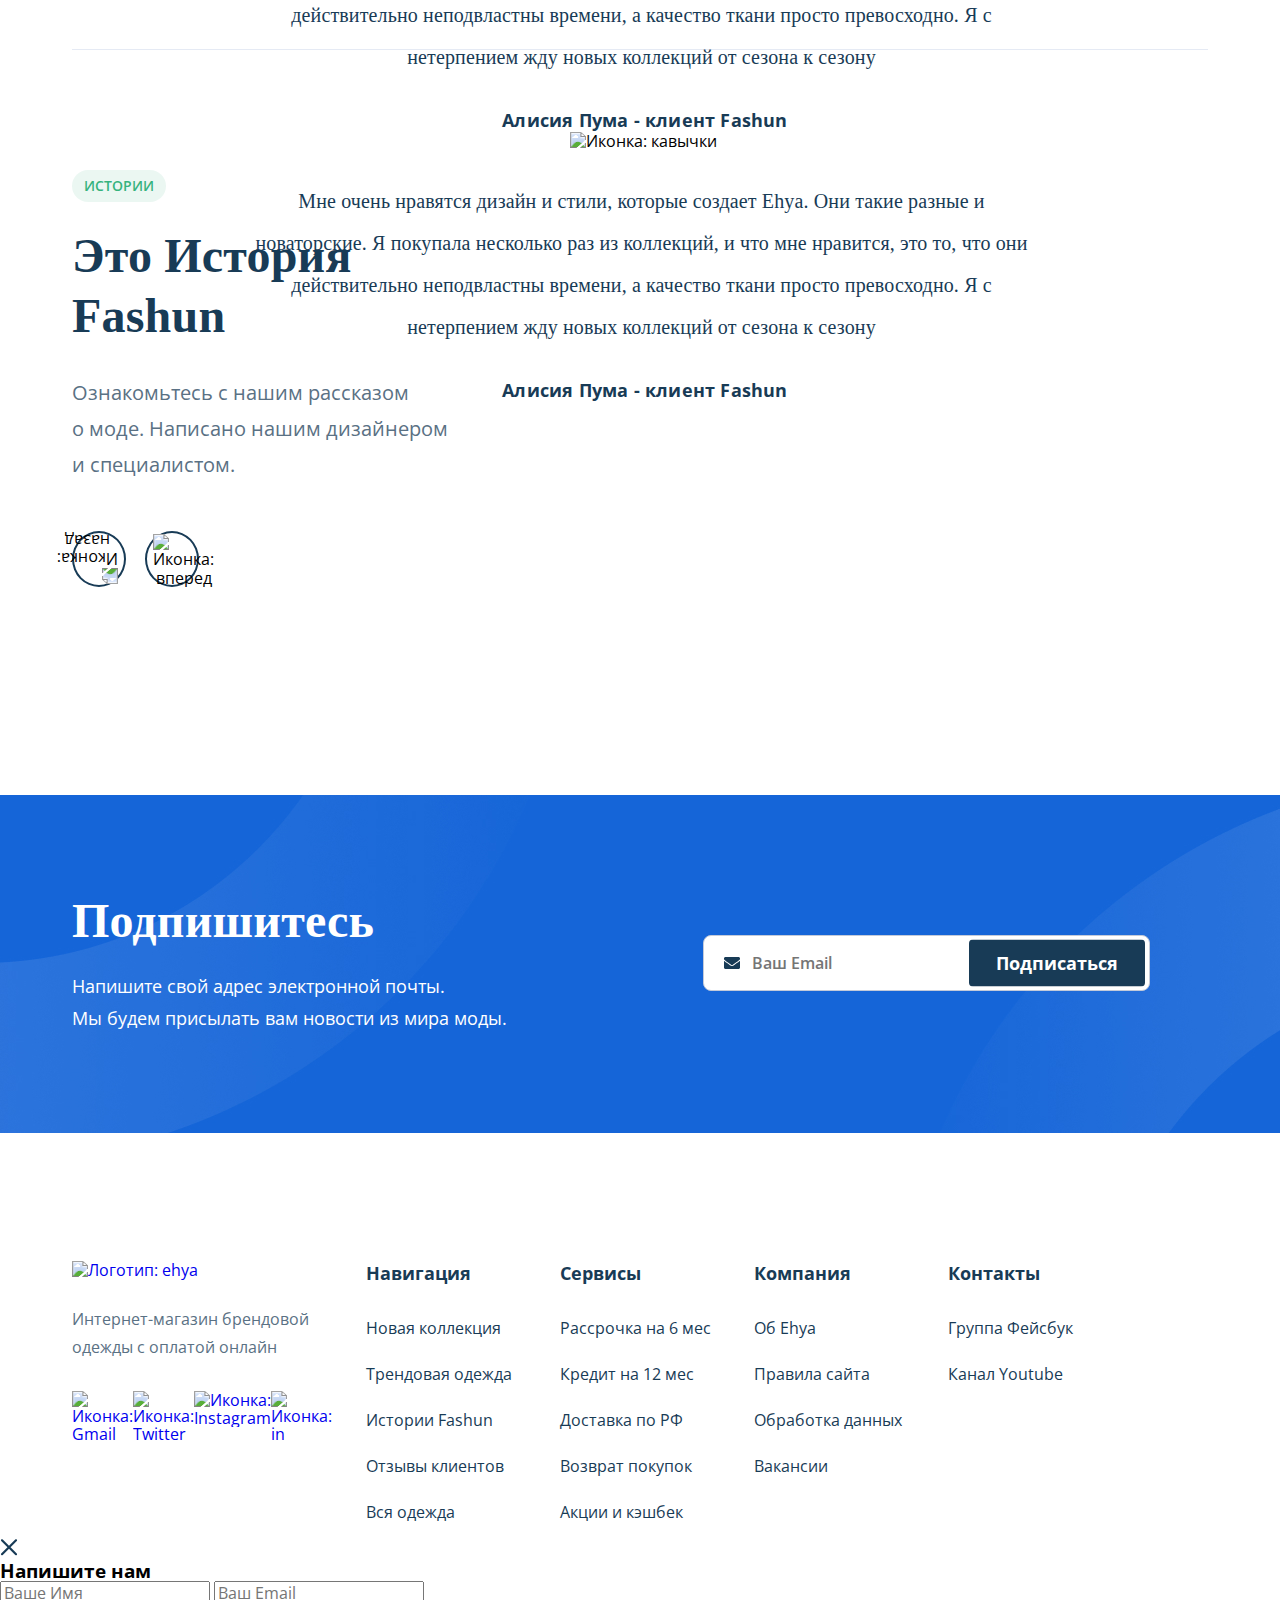
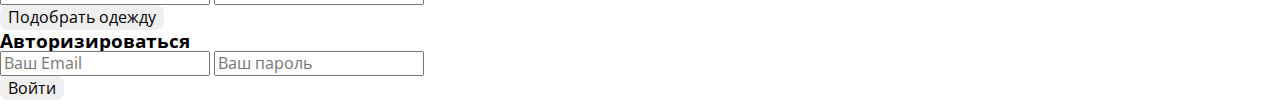
==== commit 007a0a9a: "fix: thanks page" ====
--- a/index.html
+++ b/index.html
@@ -36,7 +36,7 @@
             <a href="#contacts" class="header__link">Контакты</a>
           </li>
         </ul>
-        <button class="button header__button">Войти</button>
+        <button data-toggle="modal" class="button header__button" id="authBtn">Войти</button>
 
         <div class="mobile">
           <a href="javascript:void(0)" class="menu-mobile__close">
@@ -61,7 +61,7 @@
               </li>
             </ul>
           </nav>
-          <button class="button menu-mobile__login">Войти</button>
+          <button class="button menu-mobile__login" id="authBtn">Войти</button>
         </div>
 
         <button class="menu-mobile__button">
@@ -84,7 +84,7 @@
       вам нужно носить отличную одежду и обновлять свой стиль. 
       Всё это вы можете найти здесь. Начните сейчас. 
     </p>
-    <button class="button hero__button">Подобрать одежду</button>
+    <button data-toggle="modal" class="button hero__button" id="clothesBtn">Подобрать одежду</button>
     <div class="hero-benefits hero__benefits">
       <div class="hero-benefits__item">
         <img  class="hero__image" src="./img/donation.svg" alt="Иконка: онлайн оплата">
@@ -605,5 +605,33 @@
     <!-- /.container -->
   </footer>
   <!-- /.footer -->
+
+  <div class="modal">
+    <div class="modal-overlay"></div>
+    <!-- /.modal-overlay -->
+    <div class="modal-dialog">
+      <a href="javascript:void(0)" class="modal__close">
+        <img src="./img/close.svg" alt="Icon: close" />
+      </a>
+      <form action="send.php" method="POST" class="modal__form form" id="clothes">
+        <h3 class="modal__title">Напишите нам</h3>
+        <input type="text" class="input modal__input" placeholder="Ваше Имя" name="name" required />
+        <input type="email" class="input modal__input" placeholder="Ваш Email" name="email" required />
+        <div class="modal__box">
+          <button class="button modal__button" type="submit">Подобрать одежду</button>
+        </div>
+      </form> 
+      <form action="send.php" method="POST" class="modal__form form" id="auth">
+        <h3 class="modal__title">Авторизироваться</h3>
+        <input type="email" class="input modal__input" placeholder="Ваш Email" name="email" required />
+        <input type="password" class="input modal__input password" name="password" placeholder="Ваш пароль" required>
+        <div class="modal__box">
+          <button class="button modal__button" type="submit">Войти</button>
+        </div>
+      </form>
+    </div>
+    <!-- /.modal-dialog -->
+  </div>
+  <!-- /.modal -->
 </body>
 </html>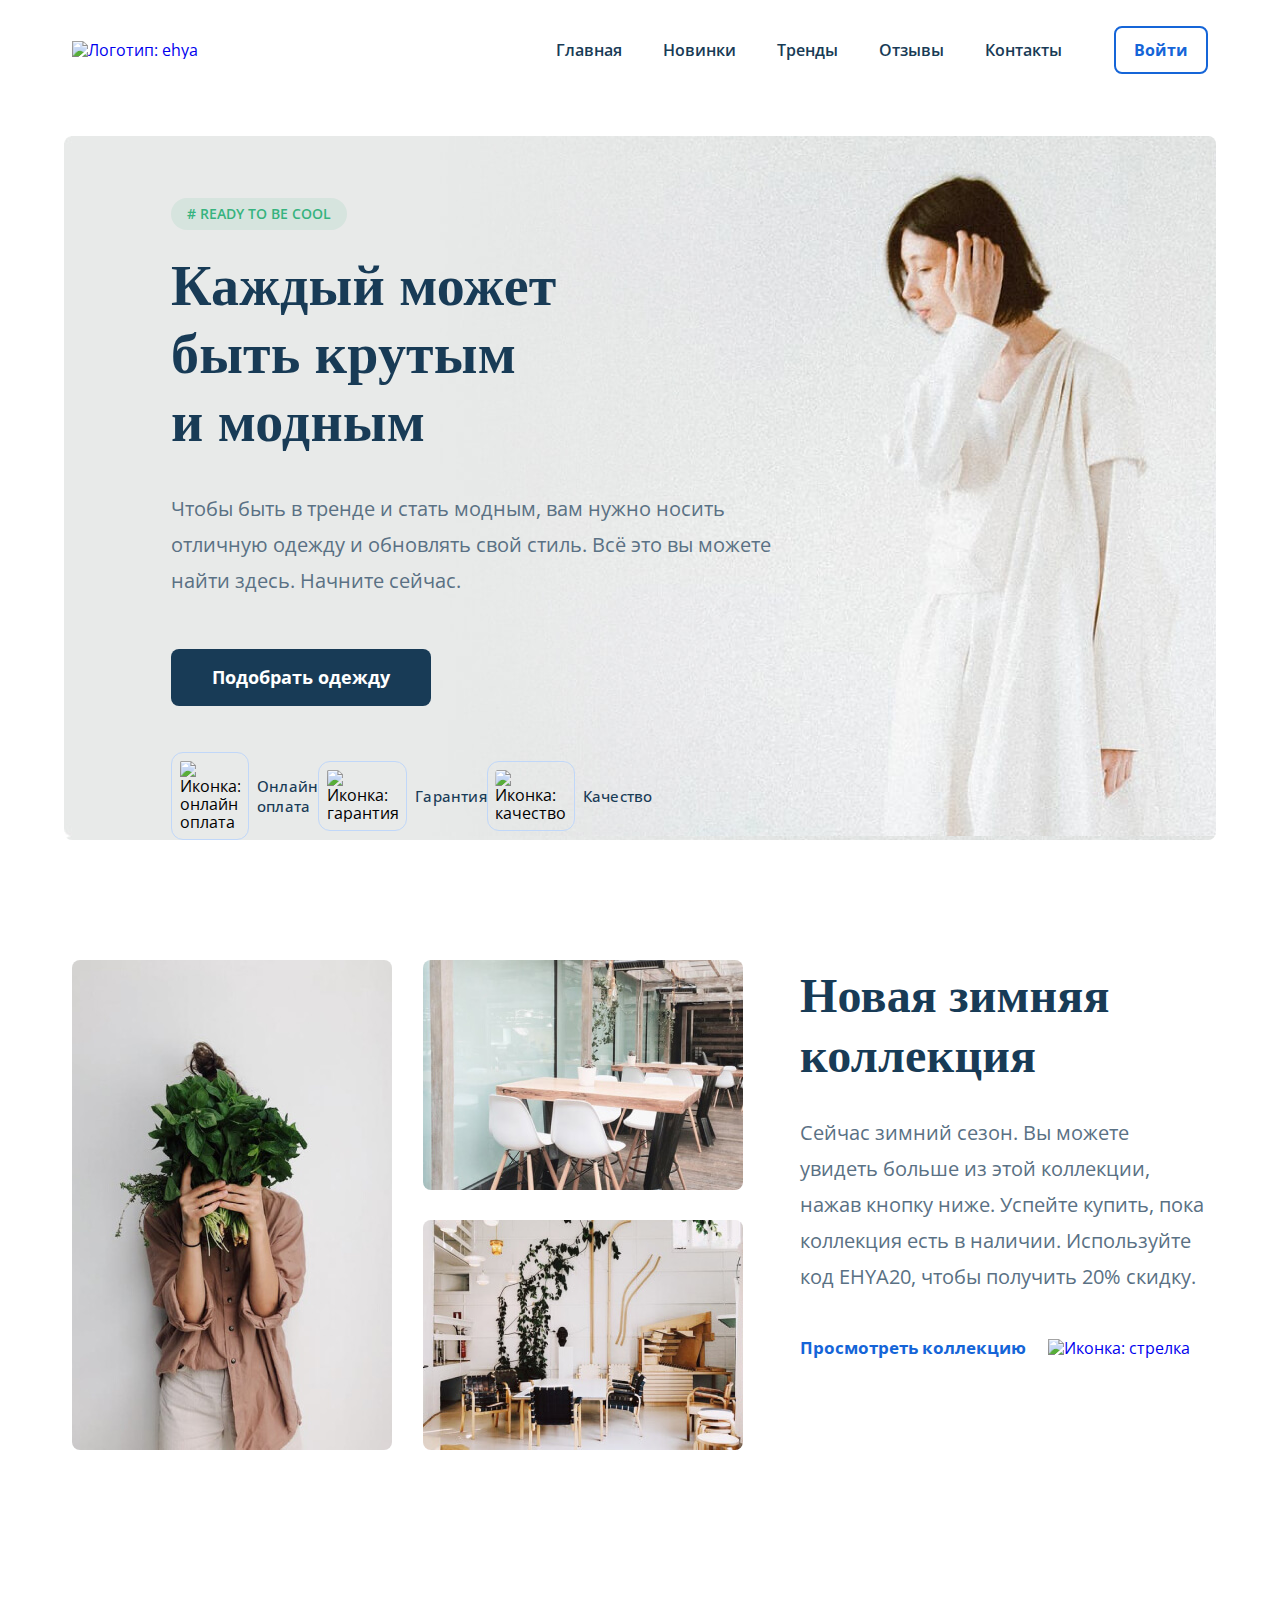
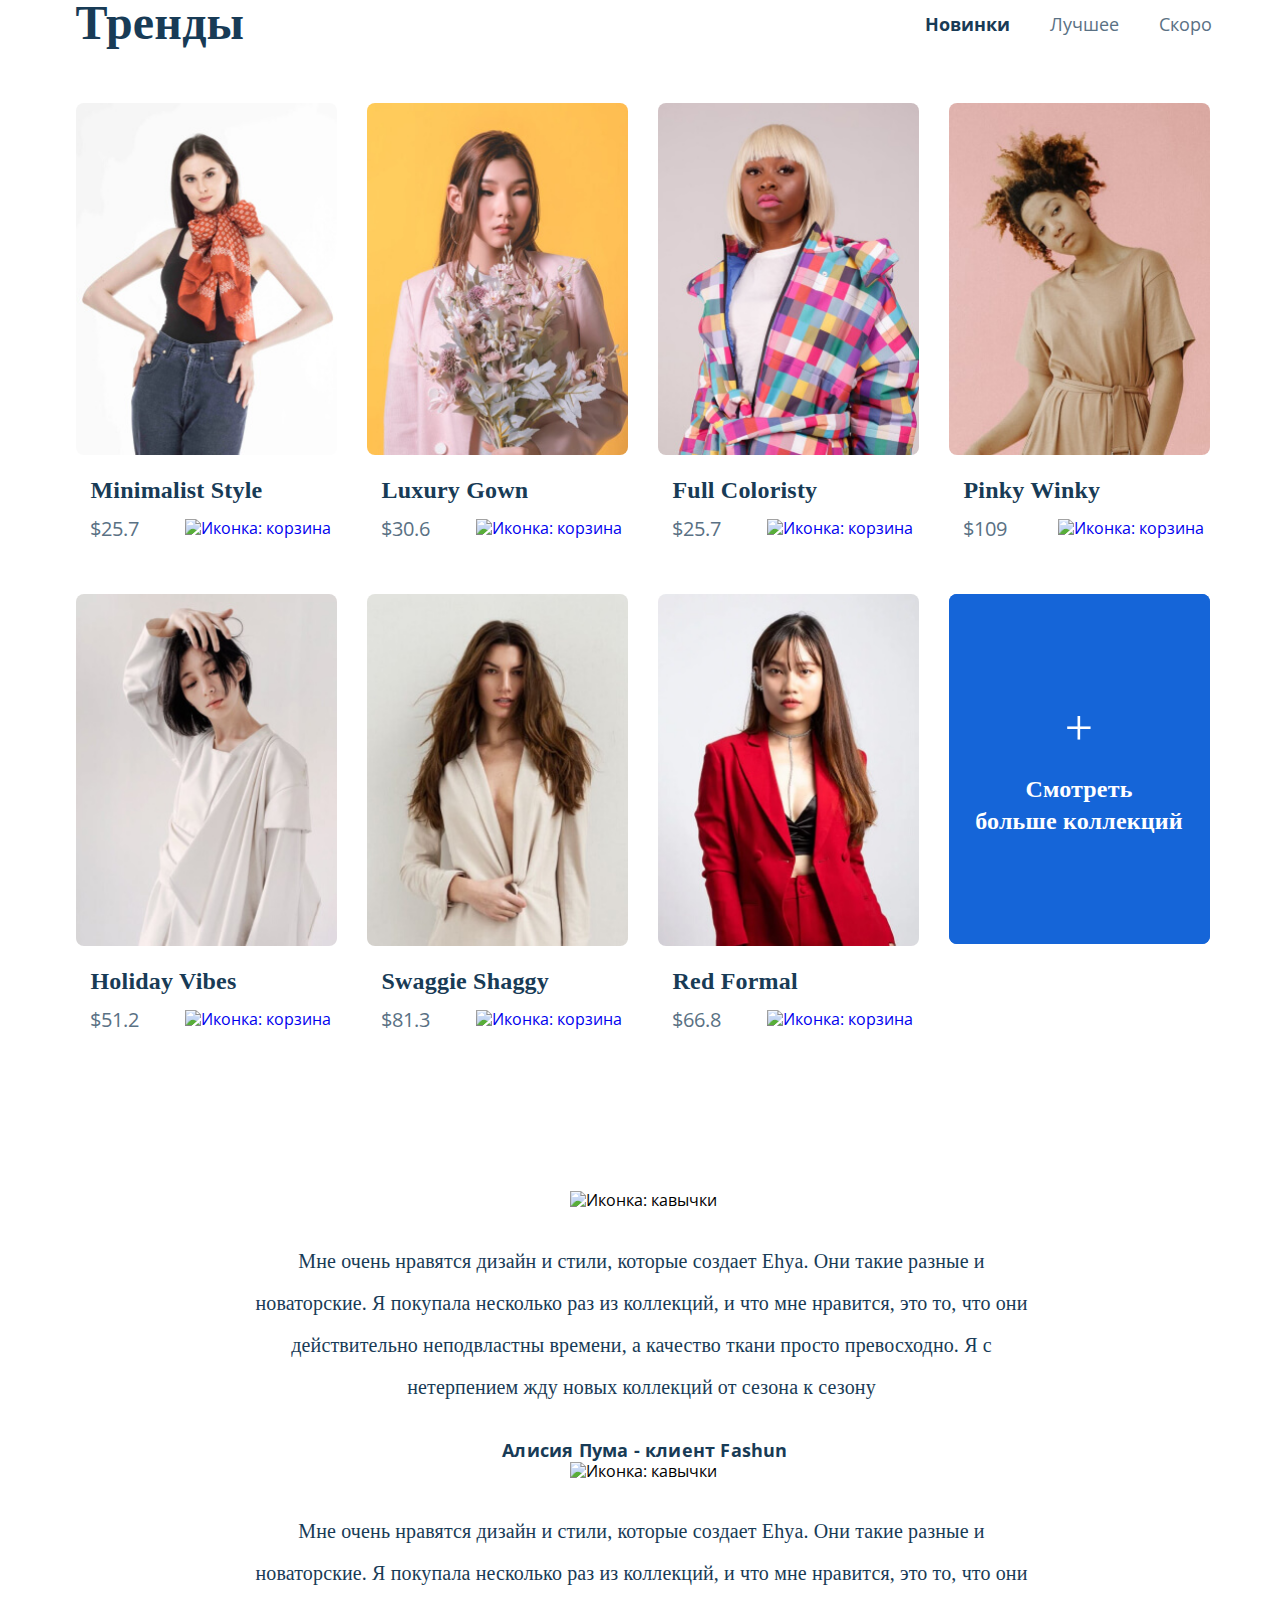
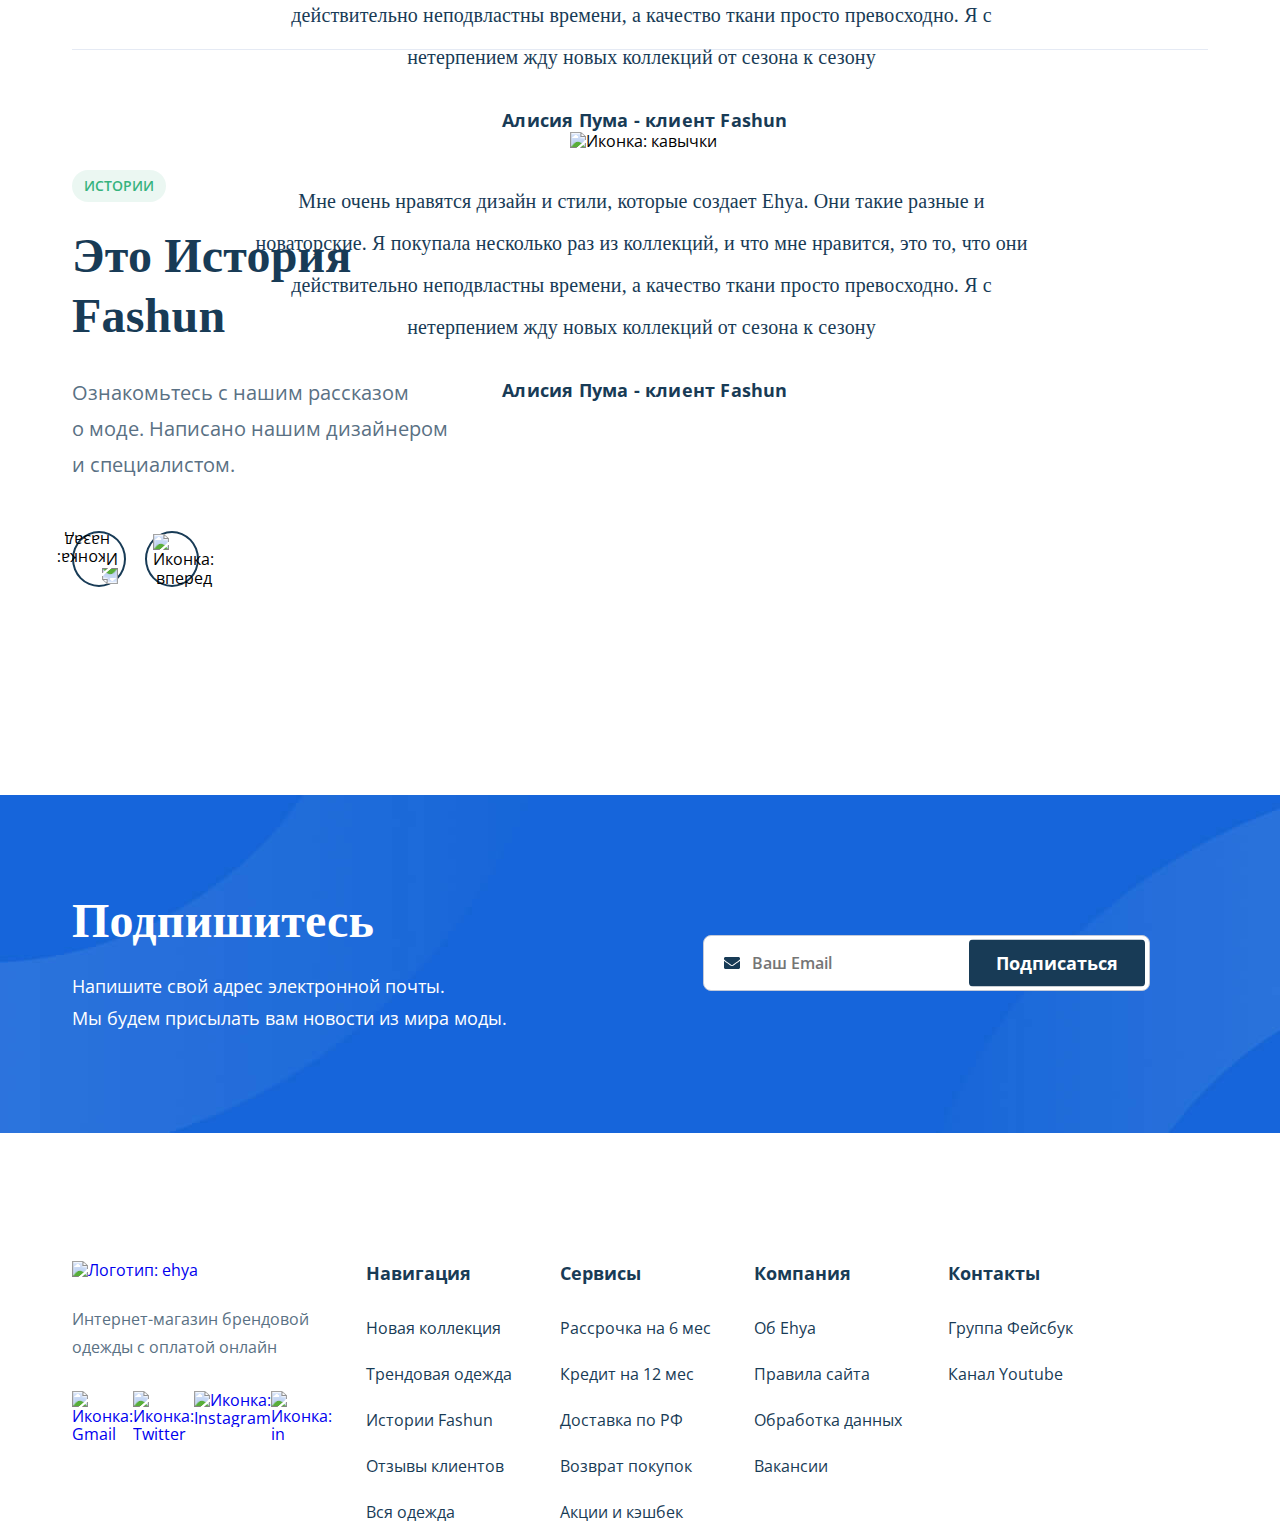
==== commit 3d1e9bf9: "fix: w3c validator errors" ====
--- a/index.html
+++ b/index.html
@@ -36,10 +36,10 @@
             <a href="#contacts" class="header__link">Контакты</a>
           </li>
         </ul>
-        <button data-toggle="modal" class="button header__button" id="authBtn">Войти</button>
+        <button data-toggle="modal" class="button header__button" data-id="authBtn">Войти</button>
 
         <div class="mobile">
-          <a href="javascript:void(0)" class="menu-mobile__close">
+          <a href="javascript:void(0)" class="mobile__close">
             <img src="./img/close.svg" alt="Кнопка: зкарыть меню">
           </a>
           <nav class="menu-mobile">
@@ -61,7 +61,7 @@
               </li>
             </ul>
           </nav>
-          <button class="button menu-mobile__login" id="authBtn">Войти</button>
+          <button class="button menu-mobile__login" data-id="authBtn">Войти</button>
         </div>
 
         <button class="menu-mobile__button">
@@ -84,7 +84,7 @@
       вам нужно носить отличную одежду и обновлять свой стиль. 
       Всё это вы можете найти здесь. Начните сейчас. 
     </p>
-    <button data-toggle="modal" class="button hero__button" id="clothesBtn">Подобрать одежду</button>
+    <button data-toggle="modal" class="button hero__button" data-id="clothesBtn">Подобрать одежду</button>
     <div class="hero-benefits hero__benefits">
       <div class="hero-benefits__item">
         <img  class="hero__image" src="./img/donation.svg" alt="Иконка: онлайн оплата">
@@ -121,7 +121,7 @@
             Успейте купить, пока коллекция есть в наличии. 
             Используйте код EHYA20, чтобы получить 20%&nbsp;скидку.
           </p>
-          <a href="javascript:void(0);" class="collection-link">
+          <a href="#trends" class="collection-link">
             <span class="collection-link__text">Просмотреть коллекцию</span>
             <img class="collection-link__image" src="./img/arrow.svg" alt="Иконка: стрелка">
           </a>
--- a/css/style.min.css
+++ b/css/style.min.css
@@ -1,2 +1,2 @@
-@font-face{font-family:"HK Grotesk";src:url("../fonts/hkgrotesk-regular.woff2") format("woff2"),url("../fonts/hkgrotesk-regular.woff") format("woff");font-weight:normal;font-style:normal;font-display:swap}@font-face{font-family:"HK Grotesk";src:url("../fonts/hkgrotesk-medium.woff2") format("woff2"),url("../fonts/hkgrotesk-medium.woff") format("woff");font-weight:500;font-style:normal;font-display:swap}@font-face{font-family:"HK Grotesk";src:url("../fonts/hkgrotesk-bold.woff2") format("woff2"),url("../fonts/hkgrotesk-bold.woff") format("woff");font-weight:bold;font-style:normal;font-display:swap}/*! normalize.css v8.0.1 | MIT License | github.com/necolas/normalize.css */html{line-height:1.15;-webkit-text-size-adjust:100%}body{margin:0}main{display:block}h1{font-size:2em;margin:0.67em 0}hr{-webkit-box-sizing:content-box;box-sizing:content-box;height:0;overflow:visible}pre{font-family:monospace, monospace;font-size:1em}a{background-color:transparent}abbr[title]{border-bottom:none;text-decoration:underline;-webkit-text-decoration:underline dotted;text-decoration:underline dotted}b,strong{font-weight:bolder}code,kbd,samp{font-family:monospace, monospace;font-size:1em}small{font-size:80%}sub,sup{font-size:75%;line-height:0;position:relative;vertical-align:baseline}sub{bottom:-0.25em}sup{top:-0.5em}img{border-style:none}button,input,optgroup,select,textarea{font-family:inherit;font-size:100%;line-height:1.15;margin:0}button,input{overflow:visible}button,select{text-transform:none}button,[type="button"],[type="reset"],[type="submit"]{-webkit-appearance:button}button::-moz-focus-inner,[type="button"]::-moz-focus-inner,[type="reset"]::-moz-focus-inner,[type="submit"]::-moz-focus-inner{border-style:none;padding:0}button:-moz-focusring,[type="button"]:-moz-focusring,[type="reset"]:-moz-focusring,[type="submit"]:-moz-focusring{outline:1px dotted ButtonText}fieldset{padding:0.35em 0.75em 0.625em}legend{-webkit-box-sizing:border-box;box-sizing:border-box;color:inherit;display:table;max-width:100%;padding:0;white-space:normal}progress{vertical-align:baseline}textarea{overflow:auto}[type="checkbox"],[type="radio"]{-webkit-box-sizing:border-box;box-sizing:border-box;padding:0}[type="number"]::-webkit-inner-spin-button,[type="number"]::-webkit-outer-spin-button{height:auto}[type="search"]{-webkit-appearance:textfield;outline-offset:-2px}[type="search"]::-webkit-search-decoration{-webkit-appearance:none}::-webkit-file-upload-button{-webkit-appearance:button;font:inherit}details{display:block}summary{display:list-item}template{display:none}[hidden]{display:none}*,*:before,*:after{-webkit-box-sizing:border-box;box-sizing:border-box;scroll-behavior:smooth}body{font-family:'Open Sans', sans-serif;background-color:#fff}.thanks{display:-webkit-box;display:-ms-flexbox;display:flex;-webkit-box-orient:vertical;-webkit-box-direction:normal;-ms-flex-direction:column;flex-direction:column;-webkit-box-pack:justify;-ms-flex-pack:justify;justify-content:space-between;height:100vh}.thanks-box{display:-webkit-box;display:-ms-flexbox;display:flex;-webkit-box-orient:vertical;-webkit-box-direction:normal;-ms-flex-direction:column;flex-direction:column;-webkit-box-align:center;-ms-flex-align:center;align-items:center;-webkit-box-pack:justify;-ms-flex-pack:justify;justify-content:space-between;height:200px}.thanks__title{font-family:"HK Grotesk", serif;font-weight:bold;font-size:20px;line-height:25px;letter-spacing:0.2px;color:#183B56}.thanks__button{background-color:#183B56;color:#fff;margin-top:20px;padding:6px 26px}.container{max-width:1136px;margin:0 auto}ul,li{padding:0;list-style:none}h1,h2,h3,p{margin:0}a,input,button{outline:none}a{text-decoration:none}.button{border:2px solid transparent;border-radius:8px;cursor:pointer}.badge{display:inline-block;font-weight:600;font-size:14px;line-height:20px;padding:6px 16px;color:#36B37E;text-transform:uppercase;background:rgba(54,179,126,0.1);border-radius:2000px}.section-title{font-family:"HK Grotesk", serif;font-weight:bold;font-size:48px;line-height:60px;letter-spacing:0.2px;color:#183B56}.section-description{font-size:20px;line-height:36px;color:#5A7184}.swiper-pagination-bullet{width:5px;height:5px;border-radius:50%;background-color:#183B56}.swiper-button-disabled{opacity:0.6}.invalid{color:red;text-decoration:underline;margin-top:18px;width:100%}.header{background-color:#fff;padding-top:23px;padding-bottom:59px}.header-wrapper{display:-webkit-box;display:-ms-flexbox;display:flex;-webkit-box-align:center;-ms-flex-align:center;align-items:center;-webkit-box-pack:justify;-ms-flex-pack:justify;justify-content:space-between}.header-menu{display:-webkit-box;display:-ms-flexbox;display:flex;-webkit-box-align:center;-ms-flex-align:center;align-items:center;-webkit-box-pack:justify;-ms-flex-pack:justify;justify-content:space-between;min-width:506px;margin-left:auto;margin-right:52px}.header__link{color:#183B56;font-size:16px;line-height:22px;font-weight:600}.header__button{border-color:#1565D8;background-color:#fff;padding:11px 18px;font-weight:bold;font-size:16px;line-height:22px;color:#1565D8}.menu-mobile-list__item{margin-bottom:20px}.menu-mobile__link{font-weight:600;font-size:16px;line-height:22px;color:#183B56}.menu-mobile__button{display:none}.menu-mobile__login{font-weight:bold;font-size:16px;line-height:22px;padding:9px 101px;border-color:#1565D8;background-color:#fff;color:#1565D8}.menu-mobile__close{position:absolute;top:16px;right:23px}.mobile{position:fixed;top:-100%;-webkit-transition:linear 0.3s;transition:linear 0.3s}.hero{width:100%;max-width:1274px;min-height:700px;background-image:url("./../img/header-bg.jpg");margin:0 auto;padding-top:62px;padding-left:107px;border-radius:8px}.hero__badge{margin-bottom:22px}.hero__title{max-width:425px;font-size:56px;line-height:68px;margin-bottom:35px}.hero__description{max-width:652px;font-size:20px;line-height:36px;color:#5A7184;margin-bottom:50px}.hero__button{font-weight:bold;font-size:18px;line-height:25px;background-color:#183B56;color:#fff;padding:14px 39px}.hero__benefits{margin-top:46px}.hero-benefits{max-width:458px;display:-webkit-box;display:-ms-flexbox;display:flex;-webkit-box-align:center;-ms-flex-align:center;align-items:center;-webkit-box-pack:justify;-ms-flex-pack:justify;justify-content:space-between}.hero-benefits__item{display:-webkit-box;display:-ms-flexbox;display:flex;-webkit-box-align:center;-ms-flex-align:center;align-items:center}.hero__image{padding:7.5px;border:0.75px solid #c0d7f9;border-radius:12px;margin-right:8px}.hero__image--mobile{display:none}.hero__image-text{font-weight:500;font-size:15px;line-height:20px;letter-spacing:0.2px;color:#183B56}.collection{padding-top:120px}.collection-wrapper{display:-webkit-box;display:-ms-flexbox;display:flex;-webkit-box-pack:justify;-ms-flex-pack:justify;justify-content:space-between}.collection__left{display:-ms-grid;display:grid;-ms-grid-columns:(321px)[2];grid-template-columns:repeat(2, 321px);-ms-grid-rows:(230px)[2];grid-template-rows:repeat(2, 230px);gap:30px}.collection__image{border-radius:8px}.collection__image--big{grid-row:span 2}.collection__right{display:-webkit-box;display:-ms-flexbox;display:flex;-webkit-box-orient:vertical;-webkit-box-direction:normal;-ms-flex-direction:column;flex-direction:column;max-width:408px}.collection__title{padding-top:6px;margin-bottom:29px}.collection__description{margin-bottom:40px}.collection-link__text{display:inline-block;font-weight:bold;font-size:17px;line-height:25px;color:#1565D8;margin-right:18px}.trends{padding-top:140px;padding-left:7px}.trends__top{display:-webkit-box;display:-ms-flexbox;display:flex;-webkit-box-align:end;-ms-flex-align:end;align-items:end;-webkit-box-pack:justify;-ms-flex-pack:justify;justify-content:space-between}.trends-cards{padding-top:50px;display:none;-ms-grid-columns:(minmax(200px, 261px))[4];grid-template-columns:repeat(4, minmax(200px, 261px));-ms-grid-rows:(441px)[2];grid-template-rows:repeat(2, 441px);gap:50px 30px}.trends-cards--active{display:-ms-grid;display:grid}.trends-card{display:-webkit-box;display:-ms-flexbox;display:flex;-webkit-box-orient:vertical;-webkit-box-direction:normal;-ms-flex-direction:column;flex-direction:column}.trends-card__image{-o-object-fit:cover;object-fit:cover;border-radius:8px;margin-bottom:19px}.trends-card__title{padding-left:15px;margin-bottom:5px;font-family:"HK Grotesk", serif;font-weight:bold;font-size:24px;line-height:32px;letter-spacing:0.2px;color:#183B56}.trends-card__more{position:relative;display:-webkit-box;display:-ms-flexbox;display:flex;-webkit-box-align:center;-ms-flex-align:center;align-items:center;-webkit-box-pack:center;-ms-flex-pack:center;justify-content:center;width:100%;height:100%;max-width:261px;max-height:350px;border-radius:8px;background-color:#1565D8;color:#fff;font-family:"HK Grotesk", serif;font-size:24px;line-height:32px;letter-spacing:0.2px;text-align:center}.trends-card__more::before{content:'+';position:absolute;font-size:50px;top:118px;left:50%;-webkit-transform:translateX(-50%);transform:translateX(-50%);color:#fff}.trends-card__more-text{padding-top:72px}.wrap{white-space:nowrap}.tabs{min-width:287px;padding-top:6px;display:-webkit-box;display:-ms-flexbox;display:flex;-webkit-box-align:center;-ms-flex-align:center;align-items:center;-webkit-box-pack:justify;-ms-flex-pack:justify;justify-content:space-between}.tabs__item{font-weight:normal;font-size:18px;line-height:25px;color:#5A7184;cursor:pointer}.tabs__item--active{font-weight:bold;color:#183B56}.pricetag{display:-webkit-box;display:-ms-flexbox;display:flex;-webkit-box-align:center;-ms-flex-align:center;align-items:center;-webkit-box-pack:justify;-ms-flex-pack:justify;justify-content:space-between;width:100%;max-width:255px}.pricetag__price{padding-left:14px;font-size:20px;line-height:36px;color:#5A7184}.testimonial{padding-top:156px;padding-bottom:112px}.testimonial-wrapper{max-width:800px;text-align:center;margin:0 auto}.testimonial-slider{height:391px}.testimonial__text{font-family:"HK Grotesk", serif;font-size:20px;line-height:42px;letter-spacing:0.133333px;color:#183B56;padding-left:3px;margin-bottom:30px}.testimonial__author{font-weight:bold;font-size:18px;line-height:24px;letter-spacing:0.2px;color:#183B56;padding-left:10px}.testimonial__icon{padding-left:6px;margin-bottom:30px}.testimonial__line{margin-top:67px;border:none;height:1px;color:#E5EAF4;background-color:#E5EAF4}.history{padding-bottom:208px}.history__slide{position:relative}.history-wrapper{display:-webkit-box;display:-ms-flexbox;display:flex;-webkit-box-pack:justify;-ms-flex-pack:justify;justify-content:space-between}.history-info{width:100%;max-width:312px;position:absolute;bottom:-155px;left:10px;padding-top:20px;padding-left:20px;min-height:178px;background-color:#FAFDFF}.history__right{padding-top:10px}.history__badge{padding:6px 12px;margin-bottom:24px}.history__title{text-transform:capitalize;max-width:337px;margin-bottom:29px}.history__description{max-width:383px;margin-bottom:48px;font-size:20px;line-height:36px;color:#5A7184}.history__more{font-weight:600;font-size:16px;line-height:22px;color:#1565D8}.history__button{width:54px;height:56px;border-radius:50%;border:2px solid #183B56;background-color:#fff}.history__button:not(:last-child){margin-right:15px}.history__button--prev{-webkit-transform:rotate(180deg);transform:rotate(180deg)}.history__image{border-radius:8px 8px 0px 0px}.history__text{max-width:260px;margin-bottom:26px;font-family:"HK Grotesk", serif;font-weight:500;font-size:22px;line-height:30px;letter-spacing:0.2px}.history-slider{width:652px}.history-slide{display:none;-webkit-box-pack:justify;-ms-flex-pack:justify;justify-content:space-between;-webkit-animation:fade 1.5s;animation:fade 1.5s}.history-slide--active{display:-webkit-box;display:-ms-flexbox;display:flex}@-webkit-keyframes fade{from{opacity:0}to{opacity:1}}@keyframes fade{from{opacity:0}to{opacity:1}}.newsletter{padding-top:96px;min-height:338px;background-image:url("./../img/newsletter-bg.jpg");background-repeat:no-repeat;background-size:cover}.newsletter-wrapper{display:-webkit-box;display:-ms-flexbox;display:flex;-webkit-box-align:center;-ms-flex-align:center;align-items:center;-webkit-box-pack:justify;-ms-flex-pack:justify;justify-content:space-between}.newsletter__title{color:#fff;margin-bottom:19px}.newsletter__description{max-width:436px;color:#fff;font-size:18px;line-height:32px}.newsletter__right{margin-right:auto;margin-left:195px}.newsletter__form{width:447px}.newsletter__form-group{position:relative}.newsletter__input{position:relative;background-image:url("./../img/email.svg");background-repeat:no-repeat;background-position:center left 20px;width:100%;min-height:56px;padding-left:48px;border-radius:8px;border:1px solid #C3CAD9;font-weight:600;font-size:16px;line-height:22px;color:#959ead}.newsletter__button{position:absolute;top:50%;right:5px;-webkit-transform:translateY(-50%);transform:translateY(-50%);border-radius:4px;padding:9px 25px;font-weight:bold;font-size:18px;line-height:25px;color:#fff;background-color:#183B56}.footer{padding-top:128px}.footer-wrapper{display:-ms-grid;display:grid;-ms-grid-columns:265px (165px)[4];grid-template-columns:265px repeat(4, 165px);gap:29px}.footer__title{margin-bottom:31px;font-weight:bold;font-size:18px;line-height:25px;color:#183B56}.footer-nav__item:not(:last-child){margin-bottom:24px}.footer-nav__link{font-size:16px;line-height:22px;text-decoration:none;color:#183B56}.social__text{max-width:263px;margin-top:25px;margin-bottom:30px;font-size:16px;line-height:28px;color:#5A7184}.social-icons{width:100%;max-width:185px;display:-webkit-box;display:-ms-flexbox;display:flex;-webkit-box-pack:justify;-ms-flex-pack:justify;justify-content:space-between}@media (min-width: 992px){.header__link{position:relative}.header__link::after{content:'';position:absolute;bottom:0;left:0;width:0%;height:2px;background-color:#183B56;-webkit-transition:linear 0.3s;transition:linear 0.3s}.header__link:hover::after{width:100%}.header__button{position:relative;-webkit-transition:0.2s;transition:0.2s;overflow:hidden}.header__button:hover{background-color:#1565D8;border-color:#fff;color:#fff}.header__button::before{content:'';position:absolute;width:100%;height:100%;top:0;left:-100%;background:-webkit-gradient(linear, left top, right top, from(transparent), color-stop(#fff), to(transparent));background:linear-gradient(90deg, transparent, #fff, transparent);-webkit-transition:0.5s;transition:0.5s}.header__button:hover::before{left:100%}.hero__button{position:relative;-webkit-transition:0.2s;transition:0.2s;overflow:hidden}.hero__button:hover{background-color:#23567e}.hero__button::before{content:'';position:absolute;width:100%;height:100%;top:0;left:-100%;background:-webkit-gradient(linear, left top, right top, from(transparent), color-stop(#fff), to(transparent));background:linear-gradient(90deg, transparent, #fff, transparent);-webkit-transition:0.5s;transition:0.5s}.hero__button:hover::before{left:100%}.collection-link__text{position:relative}.collection-link__text::after{content:'';position:absolute;bottom:0;left:0;width:0%;height:2px;background-color:#1565D8;-webkit-transition:linear 0.3s;transition:linear 0.3s}.collection-link__text:hover::after{width:100%}.tabs__item{position:relative}.tabs__item::after{content:'';position:absolute;bottom:0;left:0;width:0%;height:2px;background-color:#183B56;-webkit-transition:ease 0.2s;transition:ease 0.2s}.tabs__item:hover::after{width:100%}.trends-card{-webkit-transition:ease 0.3s;transition:ease 0.3s}.trends-card:hover{-webkit-box-shadow:0 0 50px #183B56;box-shadow:0 0 50px #183B56;border-radius:8px}.trends-card__more{-webkit-transition:ease 0.3s;transition:ease 0.3s}.trends-card__more:hover{-webkit-box-shadow:0 0 50px #183B56;box-shadow:0 0 50px #183B56;border-radius:8px}.pricetag__button{cursor:pointer}.history__button{cursor:pointer}.history__button:hover{background-color:#f2f2f2}.history__more{position:relative}.history__more::after{content:'';position:absolute;bottom:0;left:0;height:2px;background-color:#1565D8;width:100%;-webkit-transition:ease-in-out 0.3s;transition:ease-in-out 0.3s;-webkit-transform:scale(0);transform:scale(0)}.history__more:hover::after{-webkit-transform:scale(1);transform:scale(1)}.newsletter__button{-webkit-transition:0.2s;transition:0.2s;overflow:hidden}.newsletter__button:hover{background-color:#23567e}.newsletter__button::before{content:'';position:absolute;width:100%;height:100%;top:0;left:-100%;background:-webkit-gradient(linear, left top, right top, from(transparent), color-stop(#fff), to(transparent));background:linear-gradient(90deg, transparent, #fff, transparent);-webkit-transition:0.5s;transition:0.5s}.newsletter__button:hover::before{left:100%}.social__link img{-webkit-transition:linear 0.2s;transition:linear 0.2s}.social__link img:hover{border-radius:50%;-webkit-box-shadow:0px 0px 30px #4d4d4d;box-shadow:0px 0px 30px #4d4d4d}.footer-nav__link{position:relative}.footer-nav__link::before{content:'';position:absolute;bottom:0;width:100%;height:2px;background-color:#183B56;-webkit-transition:ease 0.3s;transition:ease 0.3s;-webkit-transform:scale(0);transform:scale(0)}.footer-nav__link:hover::before{-webkit-transform:scale(1);transform:scale(1)}}@media (max-width: 1330px){.container{width:90%}.hero{width:90%}}@media (max-width: 1250px){.collection__right{max-width:60%}.collection-wrapper{-webkit-box-orient:vertical;-webkit-box-direction:normal;-ms-flex-direction:column;flex-direction:column;-webkit-box-align:center;-ms-flex-align:center;align-items:center}}@media (max-width: 1140px){.trends-card__more{font-size:21px}.history-wrapper{-webkit-box-orient:vertical;-webkit-box-direction:normal;-ms-flex-direction:column;flex-direction:column;-webkit-box-align:center;-ms-flex-align:center;align-items:center}.history__title{max-width:unset}.history__description{max-width:556px}.history__left{text-align:center}.history__right{padding-top:25px}.newsletter{min-height:402px;padding-top:67px}.newsletter-wrapper{-webkit-box-orient:vertical;-webkit-box-direction:normal;-ms-flex-direction:column;flex-direction:column;-webkit-box-align:center;-ms-flex-align:center;align-items:center}.newsletter__description{margin-bottom:56px}.newsletter__left{text-align:center}.newsletter__right{margin-right:0;margin-left:0}.footer-wrapper{-webkit-box-pack:center;-ms-flex-pack:center;justify-content:center;-ms-grid-columns:265px (165px)[2];grid-template-columns:265px repeat(2, 165px)}.company{-ms-grid-column:2;grid-column:2}}@media (max-width: 1000px){.header{padding-top:26px;padding-bottom:48px}.header-wrapper{width:94%;margin:0 auto}.header-menu,.header__button{display:none}.mobile--active{display:-webkit-box;display:-ms-flexbox;display:flex;-webkit-box-pack:center;-ms-flex-pack:center;justify-content:center;-webkit-box-orient:vertical;-webkit-box-direction:normal;-ms-flex-direction:column;flex-direction:column;position:fixed;top:0;min-width:304px;left:8px;right:8px;background-color:#fff;z-index:2;padding:26px 24px}.menu-mobile__button{display:-webkit-box;display:-ms-flexbox;display:flex;-webkit-box-align:center;-ms-flex-align:center;align-items:center;-webkit-box-orient:vertical;-webkit-box-direction:normal;-ms-flex-direction:column;flex-direction:column;-webkit-box-pack:justify;-ms-flex-pack:justify;justify-content:space-between;width:24px;height:20px;border:none;background-color:#fff;outline:none}.menu-mobile__button-line{width:22px;height:2px;background-color:#3A4C66}.hero{width:95%;padding-top:36px;padding-left:28px;min-height:624px;background-position:bottom -58px right -193px}.hero__badge{margin-bottom:19px}.hero__title{font-size:48px;line-height:60px;margin-bottom:24px}.hero__description{max-width:400px;margin-bottom:36px;font-size:18px;line-height:32px}.hero__benefits{max-width:437px;margin-top:38px}.collection{padding-top:80px}.collection__right{max-width:100%}.collection__title{padding-top:36px;padding-left:8px;font-size:48px;line-height:60px}.collection__description{max-width:688px;font-size:20px;line-height:36px;padding-left:10px;margin-bottom:23px}.collection-link__text{padding-left:8px}.trends-cards{-webkit-box-pack:center;-ms-flex-pack:center;justify-content:center;-ms-grid-columns:(minmax(200px, 261px))[2];grid-template-columns:repeat(2, minmax(200px, 261px));-ms-grid-rows:(441px)[4];grid-template-rows:repeat(4, 441px)}}@media (max-width: 770px){.hero__benefits{margin-top:37px}.trends{padding-top:75px}.trends__top{-webkit-box-orient:vertical;-webkit-box-direction:normal;-ms-flex-direction:column;flex-direction:column;-webkit-box-align:center;-ms-flex-align:center;align-items:center}.trends-cards{padding-top:56px;-ms-grid-columns:(minmax(200px, 280px))[2];grid-template-columns:repeat(2, minmax(200px, 280px));gap:48px 42px}.trends-card__image{margin-bottom:17px}.trends-card__title{padding-left:4px}.trends-card__more{max-width:unset;font-size:23px}.trends-card__more::before{top:116px;left:49%}.tabs{margin:0;padding-top:31px}.pricetag{max-width:264px}.pricetag__price{padding-left:3px}.testimonial{padding-top:91px;padding-bottom:71px}.testimonial-slider{height:417px}.testimonial__text{padding-left:32px;padding-right:28px;font-size:19px;line-height:42px;margin-bottom:26px}.testimonial__icon{padding-left:0;margin-bottom:34px}.testimonial__author{padding-left:0}.testimonial--hidden-tablet{display:none}.history{padding-bottom:233px}.history__badge{margin-bottom:21px}.history__title{margin-bottom:20px}.history__description{margin-bottom:35px}.history__right{padding-top:36px}.history-slide{-webkit-box-pack:space-evenly;-ms-flex-pack:space-evenly;justify-content:space-evenly}.history-slider{width:728px}.history-info{padding-top:18px;padding-left:13px}.footer{padding-top:64px}.footer-wrapper{-ms-grid-columns:265px (175px)[2];grid-template-columns:265px repeat(2, 175px);gap:32px 18px}}@media (max-width: 710px){.history__description{max-width:480px;margin:auto}.history-slider{width:unset}.history-slide{-webkit-box-orient:vertical;-webkit-box-direction:normal;-ms-flex-direction:column;flex-direction:column;-webkit-box-align:center;-ms-flex-align:center;align-items:center;-webkit-box-pack:justify;-ms-flex-pack:justify;justify-content:space-between;height:839px}.collection__left{-ms-grid-columns:(265px)[2];grid-template-columns:repeat(2, 265px);-ms-grid-rows:(minmax(230px, min-content))[3];grid-template-rows:repeat(3, minmax(230px, -webkit-min-content));grid-template-rows:repeat(3, minmax(230px, min-content))}.collection__image--big{grid-area:span 2 / span 2;width:100%;height:100%}.collection__image--small{width:100%;height:100%}.footer-wrapper{-ms-grid-columns:180px (175px)[2];grid-template-columns:180px repeat(2, 175px)}}@media (max-width: 590px){.section-title{text-align:center}.section-description{text-align:center}.hero{min-height:900px;background-repeat:no-repeat;background-size:cover;padding-top:350px;text-align:center}.hero__title{margin:auto;font-size:32px;line-height:40px}.hero__description{margin:auto;margin-top:20px;font-size:16px;line-height:28px}.hero__button{margin-top:24px;margin-bottom:22px;font-size:16px;line-height:22px}.hero-benefits{margin:auto;-ms-flex-wrap:wrap;flex-wrap:wrap;max-width:350px;-webkit-box-pack:space-evenly;-ms-flex-pack:space-evenly;justify-content:space-evenly;height:100px}.hero__image{display:none}.hero__image--mobile{display:block;padding:7.5px;border:0.75px solid #c0d7f9;border-radius:12px}.collection__left{-ms-grid-columns:(minmax(130px, 200px))[2];grid-template-columns:repeat(2, minmax(130px, 200px))}.collection-link{display:none}.collection__image{-o-object-fit:cover;object-fit:cover}.testimonial-slider{height:555px}.footer-wrapper{-ms-grid-columns:(223px)[2];grid-template-columns:repeat(2, 223px);-webkit-box-pack:start;-ms-flex-pack:start;justify-content:start}.social{text-align:center;-ms-grid-row:5;grid-row:5;-ms-grid-column-align:center;justify-self:center}.social-icons{margin:auto}.navigation,.company,.services,.contacts,.social{grid-column:span 2}}@media (max-width: 540px){.header{padding-top:18px;padding-bottom:42px}.hero{padding-left:0;width:100%;padding-top:374px;background-image:url("./../img/mobile-header.jpg");background-position:unset}.hero__badge{margin-bottom:13px}.hero__description{max-width:280px;margin-top:23px}.hero__button{padding:11.5px 47px;margin-top:23px;margin-bottom:13px}.hero-benefits{-webkit-box-pack:space-evenly;-ms-flex-pack:space-evenly;justify-content:space-evenly;height:80px}.hero__image-text{margin-left:10px}.collection{padding-top:63px}.collection__left{-ms-grid-rows:(minmax(0px, min-content))[2];grid-template-rows:repeat(2, minmax(0px, -webkit-min-content));grid-template-rows:repeat(2, minmax(0px, min-content));gap:14px}.collection__title{padding-top:33px;padding-left:0;margin-bottom:23px;font-size:28px;line-height:36px}.collection__description{font-size:16px;line-height:28px;max-width:280px;padding-left:7px}.collection__image--big{height:300px;grid-area:span 1 / span 2}.collection__image--small{width:100%;height:97px}.trends{padding-top:83px;padding-left:0}.trends-cards{padding-top:34px;-ms-grid-columns:(minmax(0px, 274px))[2];grid-template-columns:repeat(2, minmax(0px, 274px));-ms-grid-rows:(234px)[4];grid-template-rows:repeat(4, 234px);gap:20px 10px;justify-items:center}.trends-card__image{width:140px;height:170px;margin-bottom:12px}.trends-card__title{font-size:16px;line-height:20px;padding-left:0}.trends-card__more{width:140px;height:170px}.trends-card__more::before{top:35px}.trends-card__more-text{padding-top:60px;font-size:17px;line-height:20px}.trends__title{font-size:28px;line-height:36px}.tabs{padding-top:24px;min-width:224px}.wrap{white-space:normal}.pricetag{max-width:58px}.pricetag__price{padding-left:0;font-size:14px;line-height:24px}.pricetag__button{width:14px;height:14px}.testimonial{padding-top:48px;padding-bottom:35px}.testimonial--hidden{display:none}.testimonial-slider{height:552px}.testimonial__text{font-size:18px;line-height:36px;padding-left:0;padding-right:0;margin-bottom:25px;letter-spacing:0.12px}.testimonial__icon{width:70px;height:81px;margin-bottom:8px}.testimonial__author{display:inline-block;max-width:168px;padding-left:0}.testimonial__wrap{display:block}.history{padding-bottom:182px}.history-slide{height:711px}.history-info{padding-top:9px;padding-left:15px}.history__badge{margin-bottom:18px}.history__title{font-size:28px;line-height:36px}.history__title--hidden{display:none}.history__description{font-size:16px;line-height:28px;margin-bottom:35px}.history__button{width:47px;height:47px}.history__image{width:270px;height:277px}.history__text{font-size:20px;line-height:24px;margin-bottom:17px}.newsletter{padding-top:61px;min-height:414px}.newsletter__title{font-size:28px;line-height:36px;margin-bottom:25px}.newsletter__description{font-size:16px;line-height:28px;margin-bottom:38px}.newsletter__form{width:280px}.newsletter__input{min-height:48px}.newsletter__button{top:171%;width:100%;right:0}.footer{padding-top:48px}.footer-wrapper{-ms-grid-columns:(223px)[1];grid-template-columns:repeat(1, 223px);gap:14px 18px}.footer__title{font-size:16px;line-height:22px;margin-bottom:21px}.footer-nav__item:not(:last-child){margin-bottom:15px}.footer-nav__link{font-size:14px;line-height:20px}.navigation,.company,.services,.contacts{padding-left:18px}.social{padding-top:30px;padding-left:17px;justify-self:flex-start;grid-column:span 2}.social__text{max-width:262px;margin-top:12px;font-size:14px;line-height:24px;margin-bottom:22px}}
+@font-face{font-family:"HK Grotesk";src:url("../fonts/hkgrotesk-regular.woff2") format("woff2"),url("../fonts/hkgrotesk-regular.woff") format("woff");font-weight:normal;font-style:normal;font-display:swap}@font-face{font-family:"HK Grotesk";src:url("../fonts/hkgrotesk-medium.woff2") format("woff2"),url("../fonts/hkgrotesk-medium.woff") format("woff");font-weight:500;font-style:normal;font-display:swap}@font-face{font-family:"HK Grotesk";src:url("../fonts/hkgrotesk-bold.woff2") format("woff2"),url("../fonts/hkgrotesk-bold.woff") format("woff");font-weight:bold;font-style:normal;font-display:swap}/*! normalize.css v8.0.1 | MIT License | github.com/necolas/normalize.css */html{line-height:1.15;-webkit-text-size-adjust:100%}body{margin:0}main{display:block}h1{font-size:2em;margin:0.67em 0}hr{-webkit-box-sizing:content-box;box-sizing:content-box;height:0;overflow:visible}pre{font-family:monospace, monospace;font-size:1em}a{background-color:transparent}abbr[title]{border-bottom:none;text-decoration:underline;-webkit-text-decoration:underline dotted;text-decoration:underline dotted}b,strong{font-weight:bolder}code,kbd,samp{font-family:monospace, monospace;font-size:1em}small{font-size:80%}sub,sup{font-size:75%;line-height:0;position:relative;vertical-align:baseline}sub{bottom:-0.25em}sup{top:-0.5em}img{border-style:none}button,input,optgroup,select,textarea{font-family:inherit;font-size:100%;line-height:1.15;margin:0}button,input{overflow:visible}button,select{text-transform:none}button,[type="button"],[type="reset"],[type="submit"]{-webkit-appearance:button}button::-moz-focus-inner,[type="button"]::-moz-focus-inner,[type="reset"]::-moz-focus-inner,[type="submit"]::-moz-focus-inner{border-style:none;padding:0}button:-moz-focusring,[type="button"]:-moz-focusring,[type="reset"]:-moz-focusring,[type="submit"]:-moz-focusring{outline:1px dotted ButtonText}fieldset{padding:0.35em 0.75em 0.625em}legend{-webkit-box-sizing:border-box;box-sizing:border-box;color:inherit;display:table;max-width:100%;padding:0;white-space:normal}progress{vertical-align:baseline}textarea{overflow:auto}[type="checkbox"],[type="radio"]{-webkit-box-sizing:border-box;box-sizing:border-box;padding:0}[type="number"]::-webkit-inner-spin-button,[type="number"]::-webkit-outer-spin-button{height:auto}[type="search"]{-webkit-appearance:textfield;outline-offset:-2px}[type="search"]::-webkit-search-decoration{-webkit-appearance:none}::-webkit-file-upload-button{-webkit-appearance:button;font:inherit}details{display:block}summary{display:list-item}template{display:none}[hidden]{display:none}*,*:before,*:after{-webkit-box-sizing:border-box;box-sizing:border-box;scroll-behavior:smooth}body{font-family:'Open Sans', sans-serif;background-color:#fff;padding-top:136px}@media (max-width: 770px){body{padding-top:104px}}@media (max-width: 340px){body{padding-top:90px}}.thanks{display:-webkit-box;display:-ms-flexbox;display:flex;-webkit-box-orient:vertical;-webkit-box-direction:normal;-ms-flex-direction:column;flex-direction:column;-webkit-box-pack:justify;-ms-flex-pack:justify;justify-content:space-between;height:100vh}.thanks-box{display:-webkit-box;display:-ms-flexbox;display:flex;-webkit-box-orient:vertical;-webkit-box-direction:normal;-ms-flex-direction:column;flex-direction:column;-webkit-box-align:center;-ms-flex-align:center;align-items:center;-webkit-box-pack:justify;-ms-flex-pack:justify;justify-content:space-between;height:200px}.thanks__title{font-family:"HK Grotesk", serif;font-weight:bold;font-size:20px;line-height:25px;letter-spacing:0.2px;color:#183B56}.thanks__button{background-color:#183B56;color:#fff;margin-top:20px;padding:6px 26px}.container{max-width:1136px;margin:0 auto}ul,li{padding:0;list-style:none}h1,h2,h3,p{margin:0}a,input,button{outline:none}a{text-decoration:none}.button{border:2px solid transparent;border-radius:8px;cursor:pointer}.badge{display:inline-block;font-weight:600;font-size:14px;line-height:20px;padding:6px 16px;color:#36B37E;text-transform:uppercase;background:rgba(54,179,126,0.1);border-radius:2000px}.section-title{font-family:"HK Grotesk", serif;font-weight:bold;font-size:48px;line-height:60px;letter-spacing:0.2px;color:#183B56}.section-description{font-size:20px;line-height:36px;color:#5A7184}.swiper-pagination-bullet{width:5px;height:5px;border-radius:50%;background-color:#183B56}.swiper-button-disabled{opacity:0.6}.invalid{color:red;text-decoration:underline;margin-top:18px;width:100%}.header{position:fixed;top:0;left:0;right:0;background-color:#fff;padding-top:23px;padding-bottom:59px;z-index:5}.header-wrapper{display:-webkit-box;display:-ms-flexbox;display:flex;-webkit-box-align:center;-ms-flex-align:center;align-items:center;-webkit-box-pack:justify;-ms-flex-pack:justify;justify-content:space-between}.header-menu{display:-webkit-box;display:-ms-flexbox;display:flex;-webkit-box-align:center;-ms-flex-align:center;align-items:center;-webkit-box-pack:justify;-ms-flex-pack:justify;justify-content:space-between;min-width:506px;margin-left:auto;margin-right:52px}.header__link{color:#183B56;font-size:16px;line-height:22px;font-weight:600}.header__button{border-color:#1565D8;background-color:#fff;padding:11px 18px;font-weight:bold;font-size:16px;line-height:22px;color:#1565D8}.menu-mobile-list__item{margin-bottom:20px}.menu-mobile__link{font-weight:600;font-size:16px;line-height:22px;color:#183B56}.menu-mobile__button{display:none}.menu-mobile__login{font-weight:bold;font-size:16px;line-height:22px;padding:9px 101px;border-color:#1565D8;background-color:#fff;color:#1565D8}.mobile{position:fixed;top:-100%;-webkit-transition:linear 0.3s;transition:linear 0.3s}.mobile__close{position:absolute;top:16px;right:23px}.hero{width:100%;max-width:1274px;min-height:700px;background-image:url("./../img/header-bg.jpg");margin:0 auto;padding-top:62px;padding-left:107px;border-radius:8px}.hero__badge{margin-bottom:22px}.hero__title{max-width:425px;font-size:56px;line-height:68px;margin-bottom:35px}.hero__description{max-width:652px;font-size:20px;line-height:36px;color:#5A7184;margin-bottom:50px}.hero__button{font-weight:bold;font-size:18px;line-height:25px;background-color:#183B56;color:#fff;padding:14px 39px}.hero__benefits{margin-top:46px}.hero-benefits{max-width:458px;display:-webkit-box;display:-ms-flexbox;display:flex;-webkit-box-align:center;-ms-flex-align:center;align-items:center;-webkit-box-pack:justify;-ms-flex-pack:justify;justify-content:space-between}.hero-benefits__item{display:-webkit-box;display:-ms-flexbox;display:flex;-webkit-box-align:center;-ms-flex-align:center;align-items:center}.hero__image{padding:7.5px;border:0.75px solid #c0d7f9;border-radius:12px;margin-right:8px}.hero__image--mobile{display:none}.hero__image-text{font-weight:500;font-size:15px;line-height:20px;letter-spacing:0.2px;color:#183B56}.collection{padding-top:120px}.collection-wrapper{display:-webkit-box;display:-ms-flexbox;display:flex;-webkit-box-pack:justify;-ms-flex-pack:justify;justify-content:space-between}.collection__left{display:-ms-grid;display:grid;-ms-grid-columns:(321px)[2];grid-template-columns:repeat(2, 321px);-ms-grid-rows:(230px)[2];grid-template-rows:repeat(2, 230px);gap:30px}.collection__image{border-radius:8px}.collection__image--big{grid-row:span 2}.collection__right{display:-webkit-box;display:-ms-flexbox;display:flex;-webkit-box-orient:vertical;-webkit-box-direction:normal;-ms-flex-direction:column;flex-direction:column;max-width:408px}.collection__title{padding-top:6px;margin-bottom:29px}.collection__description{margin-bottom:40px}.collection-link__text{display:inline-block;font-weight:bold;font-size:17px;line-height:25px;color:#1565D8;margin-right:18px}.trends{padding-top:140px;padding-left:7px}.trends__top{display:-webkit-box;display:-ms-flexbox;display:flex;-webkit-box-align:end;-ms-flex-align:end;align-items:end;-webkit-box-pack:justify;-ms-flex-pack:justify;justify-content:space-between}.trends-cards{padding-top:50px;display:none;-ms-grid-columns:(minmax(200px, 261px))[4];grid-template-columns:repeat(4, minmax(200px, 261px));-ms-grid-rows:(441px)[2];grid-template-rows:repeat(2, 441px);gap:50px 30px}.trends-cards--active{display:-ms-grid;display:grid}.trends-card{display:-webkit-box;display:-ms-flexbox;display:flex;-webkit-box-orient:vertical;-webkit-box-direction:normal;-ms-flex-direction:column;flex-direction:column}.trends-card__image{-o-object-fit:cover;object-fit:cover;border-radius:8px;margin-bottom:19px}.trends-card__title{padding-left:15px;margin-bottom:5px;font-family:"HK Grotesk", serif;font-weight:bold;font-size:24px;line-height:32px;letter-spacing:0.2px;color:#183B56}.trends-card__more{position:relative;display:-webkit-box;display:-ms-flexbox;display:flex;-webkit-box-align:center;-ms-flex-align:center;align-items:center;-webkit-box-pack:center;-ms-flex-pack:center;justify-content:center;width:100%;height:100%;max-width:261px;max-height:350px;border-radius:8px;background-color:#1565D8;color:#fff;font-family:"HK Grotesk", serif;font-size:24px;line-height:32px;letter-spacing:0.2px;text-align:center}.trends-card__more::before{content:'+';position:absolute;font-size:50px;top:118px;left:50%;-webkit-transform:translateX(-50%);transform:translateX(-50%);color:#fff}.trends-card__more-text{padding-top:72px}.wrap{white-space:nowrap}.tabs{min-width:287px;padding-top:6px;display:-webkit-box;display:-ms-flexbox;display:flex;-webkit-box-align:center;-ms-flex-align:center;align-items:center;-webkit-box-pack:justify;-ms-flex-pack:justify;justify-content:space-between}.tabs__item{font-weight:normal;font-size:18px;line-height:25px;color:#5A7184;cursor:pointer}.tabs__item--active{font-weight:bold;color:#183B56}.pricetag{display:-webkit-box;display:-ms-flexbox;display:flex;-webkit-box-align:center;-ms-flex-align:center;align-items:center;-webkit-box-pack:justify;-ms-flex-pack:justify;justify-content:space-between;width:100%;max-width:255px}.pricetag__price{padding-left:14px;font-size:20px;line-height:36px;color:#5A7184}.testimonial{padding-top:156px;padding-bottom:112px}.testimonial-wrapper{max-width:800px;text-align:center;margin:0 auto}.testimonial-slider{height:391px}.testimonial__text{font-family:"HK Grotesk", serif;font-size:20px;line-height:42px;letter-spacing:0.133333px;color:#183B56;padding-left:3px;margin-bottom:30px}.testimonial__author{font-weight:bold;font-size:18px;line-height:24px;letter-spacing:0.2px;color:#183B56;padding-left:10px}.testimonial__icon{padding-left:6px;margin-bottom:30px}.testimonial__line{margin-top:67px;border:none;height:1px;color:#E5EAF4;background-color:#E5EAF4}.history{padding-bottom:208px}.history__slide{position:relative}.history-wrapper{display:-webkit-box;display:-ms-flexbox;display:flex;-webkit-box-pack:justify;-ms-flex-pack:justify;justify-content:space-between}.history-info{width:100%;max-width:312px;position:absolute;bottom:-155px;left:10px;padding-top:20px;padding-left:20px;min-height:178px;background-color:#FAFDFF}.history__right{padding-top:10px}.history__badge{padding:6px 12px;margin-bottom:24px}.history__title{text-transform:capitalize;max-width:337px;margin-bottom:29px}.history__description{max-width:383px;margin-bottom:48px;font-size:20px;line-height:36px;color:#5A7184}.history__more{font-weight:600;font-size:16px;line-height:22px;color:#1565D8}.history__button{width:54px;height:56px;border-radius:50%;border:2px solid #183B56;background-color:#fff}.history__button:not(:last-child){margin-right:15px}.history__button--prev{-webkit-transform:rotate(180deg);transform:rotate(180deg)}.history__image{border-radius:8px 8px 0px 0px}.history__text{max-width:260px;margin-bottom:26px;font-family:"HK Grotesk", serif;font-weight:500;font-size:22px;line-height:30px;letter-spacing:0.2px}.history-slider{width:652px}.history-slide{display:none;-webkit-box-pack:justify;-ms-flex-pack:justify;justify-content:space-between;-webkit-animation:fade 1.5s;animation:fade 1.5s}.history-slide--active{display:-webkit-box;display:-ms-flexbox;display:flex}@-webkit-keyframes fade{from{opacity:0}to{opacity:1}}@keyframes fade{from{opacity:0}to{opacity:1}}.newsletter{padding-top:96px;min-height:338px;background-image:url("./../img/newsletter-bg.jpg");background-repeat:no-repeat;background-size:cover}.newsletter-wrapper{display:-webkit-box;display:-ms-flexbox;display:flex;-webkit-box-align:center;-ms-flex-align:center;align-items:center;-webkit-box-pack:justify;-ms-flex-pack:justify;justify-content:space-between}.newsletter__title{color:#fff;margin-bottom:19px}.newsletter__description{max-width:436px;color:#fff;font-size:18px;line-height:32px}.newsletter__right{margin-right:auto;margin-left:195px}.newsletter__form{width:447px}.newsletter__form-group{position:relative}.newsletter__input{position:relative;background-image:url("./../img/email.svg");background-repeat:no-repeat;background-position:center left 20px;width:100%;min-height:56px;padding-left:48px;border-radius:8px;border:1px solid #C3CAD9;font-weight:600;font-size:16px;line-height:22px;color:#959ead}.newsletter__button{position:absolute;top:50%;right:5px;-webkit-transform:translateY(-50%);transform:translateY(-50%);border-radius:4px;padding:9px 25px;font-weight:bold;font-size:18px;line-height:25px;color:#fff;background-color:#183B56}.footer{padding-top:128px}.footer-wrapper{display:-ms-grid;display:grid;-ms-grid-columns:265px (165px)[4];grid-template-columns:265px repeat(4, 165px);gap:29px}.footer__title{margin-bottom:31px;font-weight:bold;font-size:18px;line-height:25px;color:#183B56}.footer-nav__item:not(:last-child){margin-bottom:24px}.footer-nav__link{font-size:16px;line-height:22px;text-decoration:none;color:#183B56}.social__text{max-width:263px;margin-top:25px;margin-bottom:30px;font-size:16px;line-height:28px;color:#5A7184}.social-icons{width:100%;max-width:185px;display:-webkit-box;display:-ms-flexbox;display:flex;-webkit-box-pack:justify;-ms-flex-pack:justify;justify-content:space-between}.modal-overlay{position:fixed;top:0;left:0;right:0;bottom:0;background-color:rgba(0,143,233,0.39);z-index:100;visibility:hidden;opacity:0}.modal-overlay_visible{visibility:visible;opacity:1}.modal-dialog{position:fixed;top:50%;left:50%;-webkit-transform:translate(-50%, -50%);transform:translate(-50%, -50%);z-index:101;max-width:478px;overflow-y:auto;max-height:90%;padding:33px 60px;border-radius:8px;background-color:#5A7184;color:#1565D8;visibility:hidden;opacity:0}.modal-dialog_visible{visibility:visible;opacity:1}.modal__close{position:absolute;right:18px;top:17px;text-decoration:none;cursor:pointer}.modal__box{display:-webkit-box;display:-ms-flexbox;display:flex;-webkit-box-align:center;-ms-flex-align:center;align-items:center;-webkit-box-pack:center;-ms-flex-pack:center;justify-content:center;margin-top:15px}.modal__title{font-style:normal;text-align:center;font-weight:bold;font-size:18px;line-height:23px;margin:0 0 15px 0;color:#fff;text-transform:uppercase}.modal__input{width:100%;margin-top:15px;min-height:56px;padding-left:7px}.modal__button{font-weight:bold;background-color:#183B56;padding:11px 18px;color:#fff}.hide{display:none !important}@media (min-width: 992px){.header__link{position:relative}.header__link::after{content:'';position:absolute;bottom:0;left:0;width:0%;height:2px;background-color:#183B56;-webkit-transition:linear 0.3s;transition:linear 0.3s}.header__link:hover::after{width:100%}.header__button{position:relative;-webkit-transition:0.2s;transition:0.2s;overflow:hidden}.header__button:hover{background-color:#1565D8;border-color:#fff;color:#fff}.header__button::before{content:'';position:absolute;width:100%;height:100%;top:0;left:-100%;background:-webkit-gradient(linear, left top, right top, from(transparent), color-stop(#fff), to(transparent));background:linear-gradient(90deg, transparent, #fff, transparent);-webkit-transition:0.5s;transition:0.5s}.header__button:hover::before{left:100%}.hero__button{position:relative;-webkit-transition:0.2s;transition:0.2s;overflow:hidden}.hero__button:hover{background-color:#23567e}.hero__button::before{content:'';position:absolute;width:100%;height:100%;top:0;left:-100%;background:-webkit-gradient(linear, left top, right top, from(transparent), color-stop(#fff), to(transparent));background:linear-gradient(90deg, transparent, #fff, transparent);-webkit-transition:0.5s;transition:0.5s}.hero__button:hover::before{left:100%}.collection-link__text{position:relative}.collection-link__text::after{content:'';position:absolute;bottom:0;left:0;width:0%;height:2px;background-color:#1565D8;-webkit-transition:linear 0.3s;transition:linear 0.3s}.collection-link__text:hover::after{width:100%}.tabs__item{position:relative}.tabs__item::after{content:'';position:absolute;bottom:0;left:0;width:0%;height:2px;background-color:#183B56;-webkit-transition:ease 0.2s;transition:ease 0.2s}.tabs__item:hover::after{width:100%}.trends-card{-webkit-transition:ease 0.3s;transition:ease 0.3s}.trends-card:hover{-webkit-box-shadow:0 0 50px #183B56;box-shadow:0 0 50px #183B56;border-radius:8px}.trends-card__more{-webkit-transition:ease 0.3s;transition:ease 0.3s}.trends-card__more:hover{-webkit-box-shadow:0 0 50px #183B56;box-shadow:0 0 50px #183B56;border-radius:8px}.pricetag__button{cursor:pointer}.history__button{cursor:pointer}.history__button:hover{background-color:#f2f2f2}.history__more{position:relative}.history__more::after{content:'';position:absolute;bottom:0;left:0;height:2px;background-color:#1565D8;width:100%;-webkit-transition:ease-in-out 0.3s;transition:ease-in-out 0.3s;-webkit-transform:scale(0);transform:scale(0)}.history__more:hover::after{-webkit-transform:scale(1);transform:scale(1)}.newsletter__button{-webkit-transition:0.2s;transition:0.2s;overflow:hidden}.newsletter__button:hover{background-color:#23567e}.newsletter__button::before{content:'';position:absolute;width:100%;height:100%;top:0;left:-100%;background:-webkit-gradient(linear, left top, right top, from(transparent), color-stop(#fff), to(transparent));background:linear-gradient(90deg, transparent, #fff, transparent);-webkit-transition:0.5s;transition:0.5s}.newsletter__button:hover::before{left:100%}.social__link img{-webkit-transition:linear 0.2s;transition:linear 0.2s}.social__link img:hover{border-radius:50%;-webkit-box-shadow:0px 0px 30px #4d4d4d;box-shadow:0px 0px 30px #4d4d4d}.footer-nav__link{position:relative}.footer-nav__link::before{content:'';position:absolute;bottom:0;width:100%;height:2px;background-color:#183B56;-webkit-transition:ease 0.3s;transition:ease 0.3s;-webkit-transform:scale(0);transform:scale(0)}.footer-nav__link:hover::before{-webkit-transform:scale(1);transform:scale(1)}.modal__button{position:relative;-webkit-transition:0.2s;transition:0.2s;overflow:hidden}.modal__button:hover{background-color:#23567e}.modal__button::before{content:'';position:absolute;width:100%;height:100%;top:0;left:-100%;background:-webkit-gradient(linear, left top, right top, from(transparent), color-stop(#fff), to(transparent));background:linear-gradient(90deg, transparent, #fff, transparent);-webkit-transition:0.5s;transition:0.5s}.modal__button:hover::before{left:100%}}@media (max-width: 1330px){.container{width:90%}.hero{width:90%}}@media (max-width: 1250px){.collection__right{max-width:60%}.collection-wrapper{-webkit-box-orient:vertical;-webkit-box-direction:normal;-ms-flex-direction:column;flex-direction:column;-webkit-box-align:center;-ms-flex-align:center;align-items:center}}@media (max-width: 1140px){.trends-card__more{font-size:21px}.history-wrapper{-webkit-box-orient:vertical;-webkit-box-direction:normal;-ms-flex-direction:column;flex-direction:column;-webkit-box-align:center;-ms-flex-align:center;align-items:center}.history__title{max-width:unset}.history__description{max-width:556px}.history__left{text-align:center}.history__right{padding-top:25px}.newsletter{min-height:402px;padding-top:67px}.newsletter-wrapper{-webkit-box-orient:vertical;-webkit-box-direction:normal;-ms-flex-direction:column;flex-direction:column;-webkit-box-align:center;-ms-flex-align:center;align-items:center}.newsletter__description{margin-bottom:56px}.newsletter__left{text-align:center}.newsletter__right{margin-right:0;margin-left:0}.footer-wrapper{-webkit-box-pack:center;-ms-flex-pack:center;justify-content:center;-ms-grid-columns:265px (165px)[2];grid-template-columns:265px repeat(2, 165px)}.company{-ms-grid-column:2;grid-column:2}}@media (max-width: 1000px){.header{padding-top:26px;padding-bottom:43px}.header-wrapper{width:94%;margin:0 auto}.header-menu,.header__button{display:none}.mobile--active{display:-webkit-box;display:-ms-flexbox;display:flex;-webkit-box-pack:center;-ms-flex-pack:center;justify-content:center;-webkit-box-orient:vertical;-webkit-box-direction:normal;-ms-flex-direction:column;flex-direction:column;position:fixed;top:0;min-width:304px;left:8px;right:8px;background-color:#fff;z-index:2;padding:26px 24px}.menu-mobile__button{display:-webkit-box;display:-ms-flexbox;display:flex;-webkit-box-align:center;-ms-flex-align:center;align-items:center;-webkit-box-orient:vertical;-webkit-box-direction:normal;-ms-flex-direction:column;flex-direction:column;-webkit-box-pack:justify;-ms-flex-pack:justify;justify-content:space-between;width:24px;height:20px;border:none;background-color:#fff;outline:none}.menu-mobile__button-line{width:22px;height:2px;background-color:#3A4C66}.hero{width:95%;padding-top:36px;padding-left:28px;min-height:624px;background-position:bottom -58px right -193px}.hero__badge{margin-bottom:19px}.hero__title{font-size:48px;line-height:60px;margin-bottom:24px}.hero__description{max-width:400px;margin-bottom:36px;font-size:18px;line-height:32px}.hero__benefits{max-width:437px;margin-top:38px}.collection{padding-top:80px}.collection__right{max-width:100%}.collection__title{padding-top:36px;padding-left:8px;font-size:48px;line-height:60px}.collection__description{max-width:688px;font-size:20px;line-height:36px;padding-left:10px;margin-bottom:23px}.collection-link__text{padding-left:8px}.trends-cards{-webkit-box-pack:center;-ms-flex-pack:center;justify-content:center;-ms-grid-columns:(minmax(200px, 261px))[2];grid-template-columns:repeat(2, minmax(200px, 261px));-ms-grid-rows:(441px)[4];grid-template-rows:repeat(4, 441px)}}@media (max-width: 770px){.hero__benefits{margin-top:37px}.trends{padding-top:75px}.trends__top{-webkit-box-orient:vertical;-webkit-box-direction:normal;-ms-flex-direction:column;flex-direction:column;-webkit-box-align:center;-ms-flex-align:center;align-items:center}.trends-cards{padding-top:56px;-ms-grid-columns:(minmax(200px, 280px))[2];grid-template-columns:repeat(2, minmax(200px, 280px));gap:48px 42px}.trends-card__image{margin-bottom:17px}.trends-card__title{padding-left:4px}.trends-card__more{max-width:unset;font-size:23px}.trends-card__more::before{top:116px;left:49%}.tabs{margin:0;padding-top:31px}.pricetag{max-width:264px}.pricetag__price{padding-left:3px}.testimonial{padding-top:91px;padding-bottom:71px}.testimonial-slider{height:417px}.testimonial__text{padding-left:32px;padding-right:28px;font-size:19px;line-height:42px;margin-bottom:26px}.testimonial__icon{padding-left:0;margin-bottom:34px}.testimonial__author{padding-left:0}.testimonial--hidden-tablet{display:none}.history{padding-bottom:233px}.history__badge{margin-bottom:21px}.history__title{margin-bottom:20px}.history__description{margin-bottom:35px}.history__right{padding-top:36px}.history-slide{-webkit-box-pack:space-evenly;-ms-flex-pack:space-evenly;justify-content:space-evenly}.history-slider{width:728px}.history-info{padding-top:18px;padding-left:13px}.footer{padding-top:64px}.footer-wrapper{-ms-grid-columns:265px (175px)[2];grid-template-columns:265px repeat(2, 175px);gap:32px 18px}.modal-dialog{width:450px}}@media (max-width: 710px){.history__description{max-width:480px;margin:auto}.history-slider{width:unset}.history-slide{-webkit-box-orient:vertical;-webkit-box-direction:normal;-ms-flex-direction:column;flex-direction:column;-webkit-box-align:center;-ms-flex-align:center;align-items:center;-webkit-box-pack:justify;-ms-flex-pack:justify;justify-content:space-between;height:839px}.collection__left{-ms-grid-columns:(265px)[2];grid-template-columns:repeat(2, 265px);-ms-grid-rows:(minmax(230px, min-content))[3];grid-template-rows:repeat(3, minmax(230px, -webkit-min-content));grid-template-rows:repeat(3, minmax(230px, min-content))}.collection__image--big{grid-area:span 2 / span 2;width:100%;height:100%}.collection__image--small{width:100%;height:100%}.footer-wrapper{-ms-grid-columns:180px (175px)[2];grid-template-columns:180px repeat(2, 175px)}}@media (max-width: 590px){.section-title{text-align:center}.section-description{text-align:center}.hero{min-height:900px;background-repeat:no-repeat;background-size:cover;padding-top:350px;text-align:center}.hero__title{margin:auto;font-size:32px;line-height:40px}.hero__description{margin:auto;margin-top:20px;font-size:16px;line-height:28px}.hero__button{margin-top:24px;margin-bottom:22px;font-size:16px;line-height:22px}.hero-benefits{margin:auto;-ms-flex-wrap:wrap;flex-wrap:wrap;max-width:350px;-webkit-box-pack:space-evenly;-ms-flex-pack:space-evenly;justify-content:space-evenly;height:100px}.hero__image{display:none}.hero__image--mobile{display:block;padding:7.5px;border:0.75px solid #c0d7f9;border-radius:12px}.collection__left{-ms-grid-columns:(minmax(130px, 200px))[2];grid-template-columns:repeat(2, minmax(130px, 200px))}.collection-link{display:none}.collection__image{-o-object-fit:cover;object-fit:cover}.testimonial-slider{height:555px}.footer-wrapper{-ms-grid-columns:(223px)[2];grid-template-columns:repeat(2, 223px);-webkit-box-pack:start;-ms-flex-pack:start;justify-content:start}.social{text-align:center;-ms-grid-row:5;grid-row:5;-ms-grid-column-align:center;justify-self:center}.social-icons{margin:auto}.navigation,.company,.services,.contacts,.social{grid-column:span 2}}@media (max-width: 540px){.header{padding-top:18px;padding-bottom:42px}.hero{padding-left:0;width:100%;padding-top:374px;background-image:url("./../img/mobile-header.jpg");background-position:unset}.hero__badge{margin-bottom:13px}.hero__description{max-width:280px;margin-top:23px}.hero__button{padding:11.5px 47px;margin-top:23px;margin-bottom:13px}.hero-benefits{-webkit-box-pack:space-evenly;-ms-flex-pack:space-evenly;justify-content:space-evenly;height:80px}.hero__image-text{margin-left:10px}.collection{padding-top:63px}.collection__left{-ms-grid-rows:(minmax(0px, min-content))[2];grid-template-rows:repeat(2, minmax(0px, -webkit-min-content));grid-template-rows:repeat(2, minmax(0px, min-content));gap:14px}.collection__title{padding-top:33px;padding-left:0;margin-bottom:23px;font-size:28px;line-height:36px}.collection__description{font-size:16px;line-height:28px;max-width:280px;padding-left:7px}.collection__image--big{height:300px;grid-area:span 1 / span 2}.collection__image--small{width:100%;height:97px}.trends{padding-top:83px;padding-left:0}.trends-cards{padding-top:34px;-ms-grid-columns:(minmax(0px, 274px))[2];grid-template-columns:repeat(2, minmax(0px, 274px));-ms-grid-rows:(234px)[4];grid-template-rows:repeat(4, 234px);gap:20px 10px;justify-items:center}.trends-card__image{width:140px;height:170px;margin-bottom:12px}.trends-card__title{font-size:16px;line-height:20px;padding-left:0}.trends-card__more{width:140px;height:170px}.trends-card__more::before{top:35px}.trends-card__more-text{padding-top:60px;font-size:17px;line-height:20px}.trends__title{font-size:28px;line-height:36px}.tabs{padding-top:24px;min-width:224px}.wrap{white-space:normal}.pricetag{max-width:58px}.pricetag__price{padding-left:0;font-size:14px;line-height:24px}.pricetag__button{width:14px;height:14px}.testimonial{padding-top:48px;padding-bottom:35px}.testimonial--hidden{display:none}.testimonial-slider{height:552px}.testimonial__text{font-size:18px;line-height:36px;padding-left:0;padding-right:0;margin-bottom:25px;letter-spacing:0.12px}.testimonial__icon{width:70px;height:81px;margin-bottom:8px}.testimonial__author{display:inline-block;max-width:168px;padding-left:0}.testimonial__wrap{display:block}.history{padding-bottom:182px}.history-slide{height:711px}.history-info{padding-top:9px;padding-left:15px}.history__badge{margin-bottom:18px}.history__title{font-size:28px;line-height:36px}.history__title--hidden{display:none}.history__description{font-size:16px;line-height:28px;margin-bottom:35px}.history__button{width:47px;height:47px}.history__image{width:270px;height:277px}.history__text{font-size:20px;line-height:24px;margin-bottom:17px}.newsletter{padding-top:61px;min-height:414px}.newsletter__title{font-size:28px;line-height:36px;margin-bottom:25px}.newsletter__description{font-size:16px;line-height:28px;margin-bottom:38px}.newsletter__form{width:280px}.newsletter__input{min-height:48px}.newsletter__button{top:171%;width:100%;right:0}.footer{padding-top:48px}.footer-wrapper{-ms-grid-columns:(223px)[1];grid-template-columns:repeat(1, 223px);gap:14px 18px}.footer__title{font-size:16px;line-height:22px;margin-bottom:21px}.footer-nav__item:not(:last-child){margin-bottom:15px}.footer-nav__link{font-size:14px;line-height:20px}.navigation,.company,.services,.contacts{padding-left:18px}.social{padding-top:30px;padding-left:17px;justify-self:flex-start;grid-column:span 2}.social__text{max-width:262px;margin-top:12px;font-size:14px;line-height:24px;margin-bottom:22px}}@media (max-width: 480px){.modal-dialog{width:340px;padding:30px}}@media (max-width: 380px){.modal-dialog{width:300px}}
 /*# sourceMappingURL=style.min.css.map */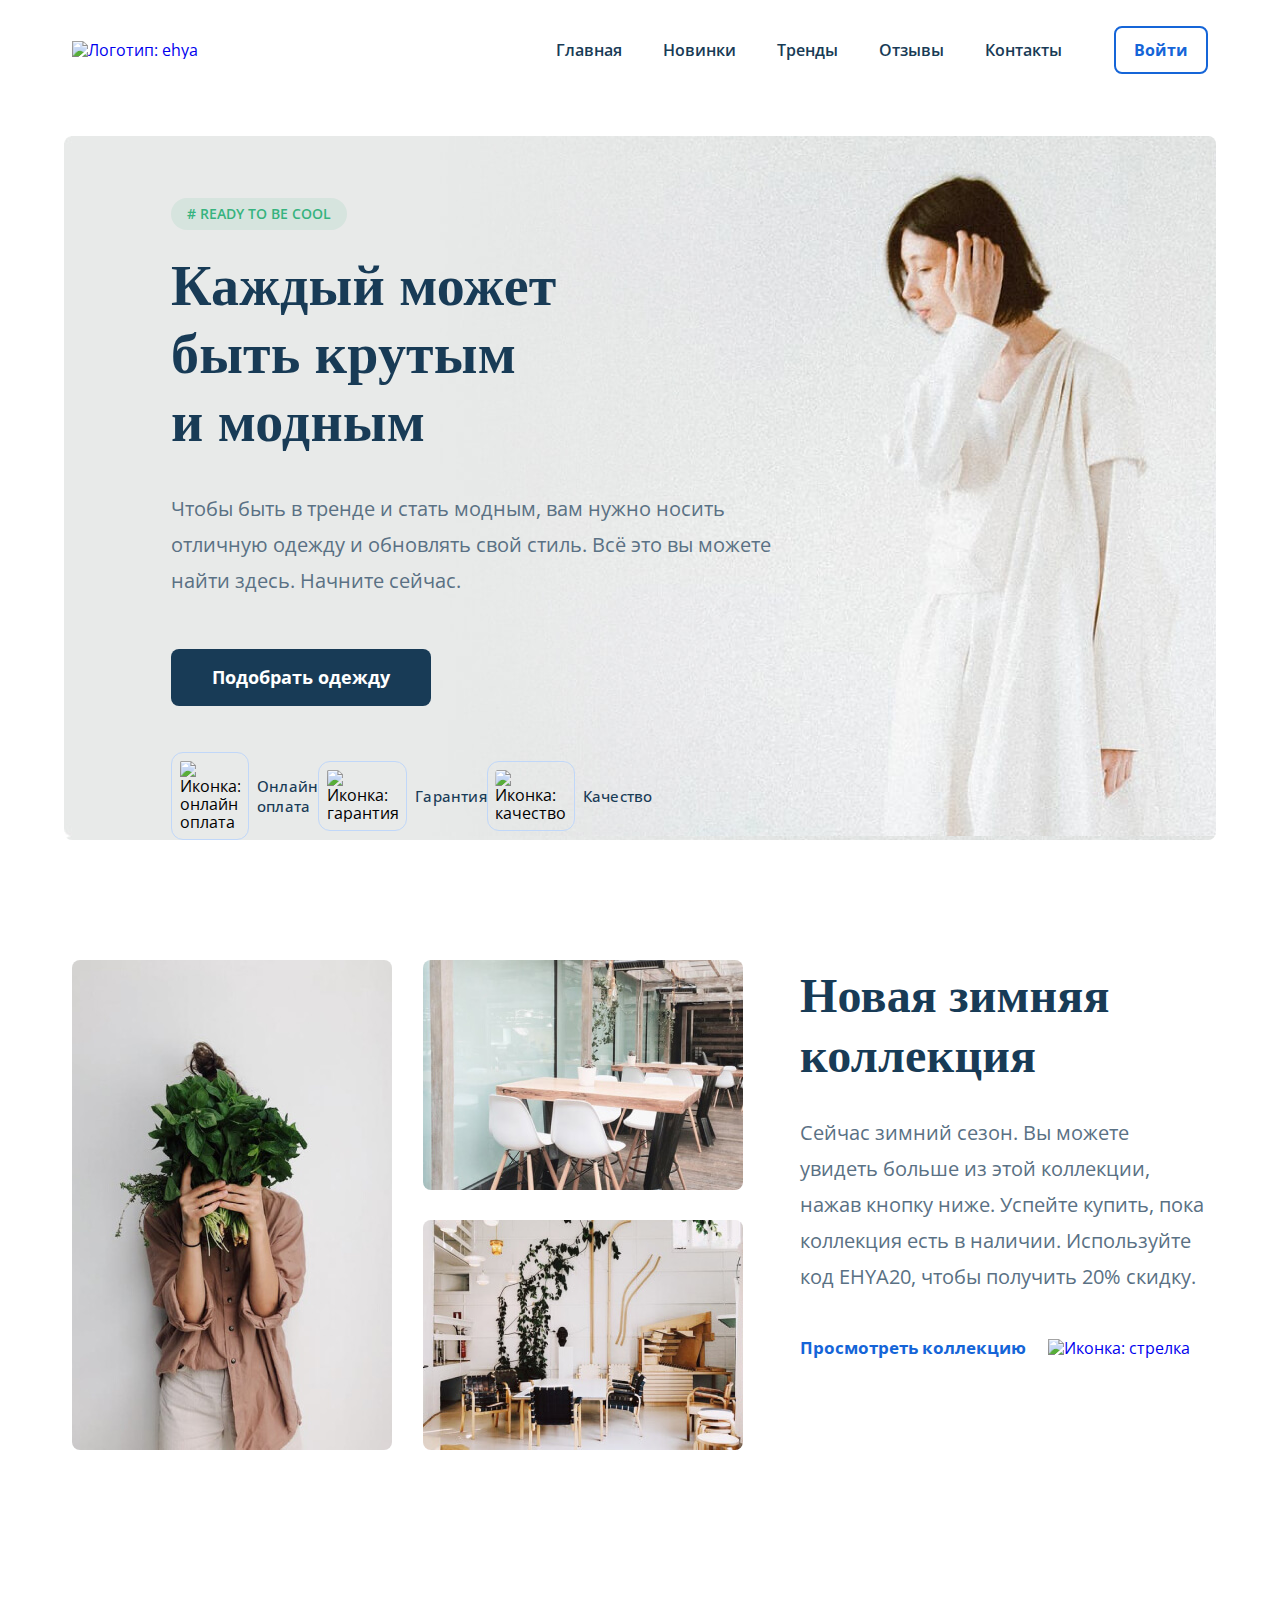
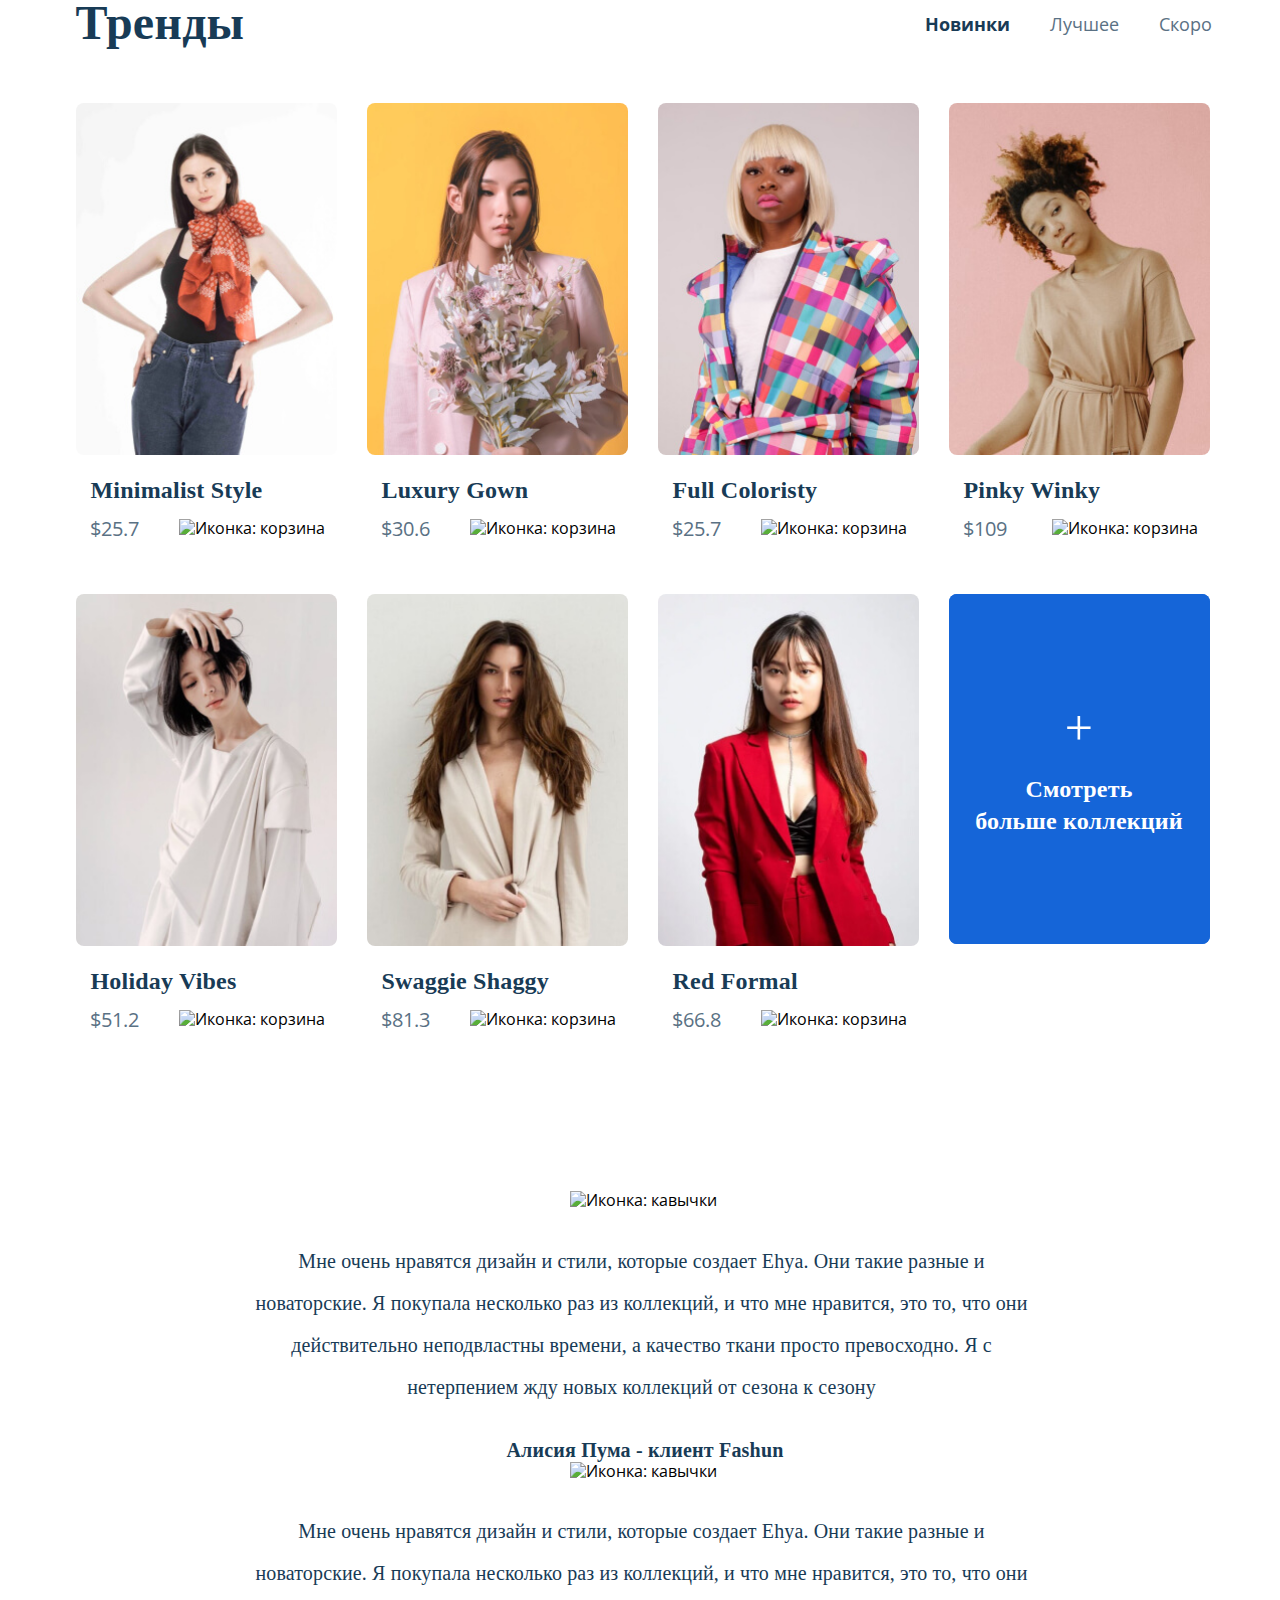
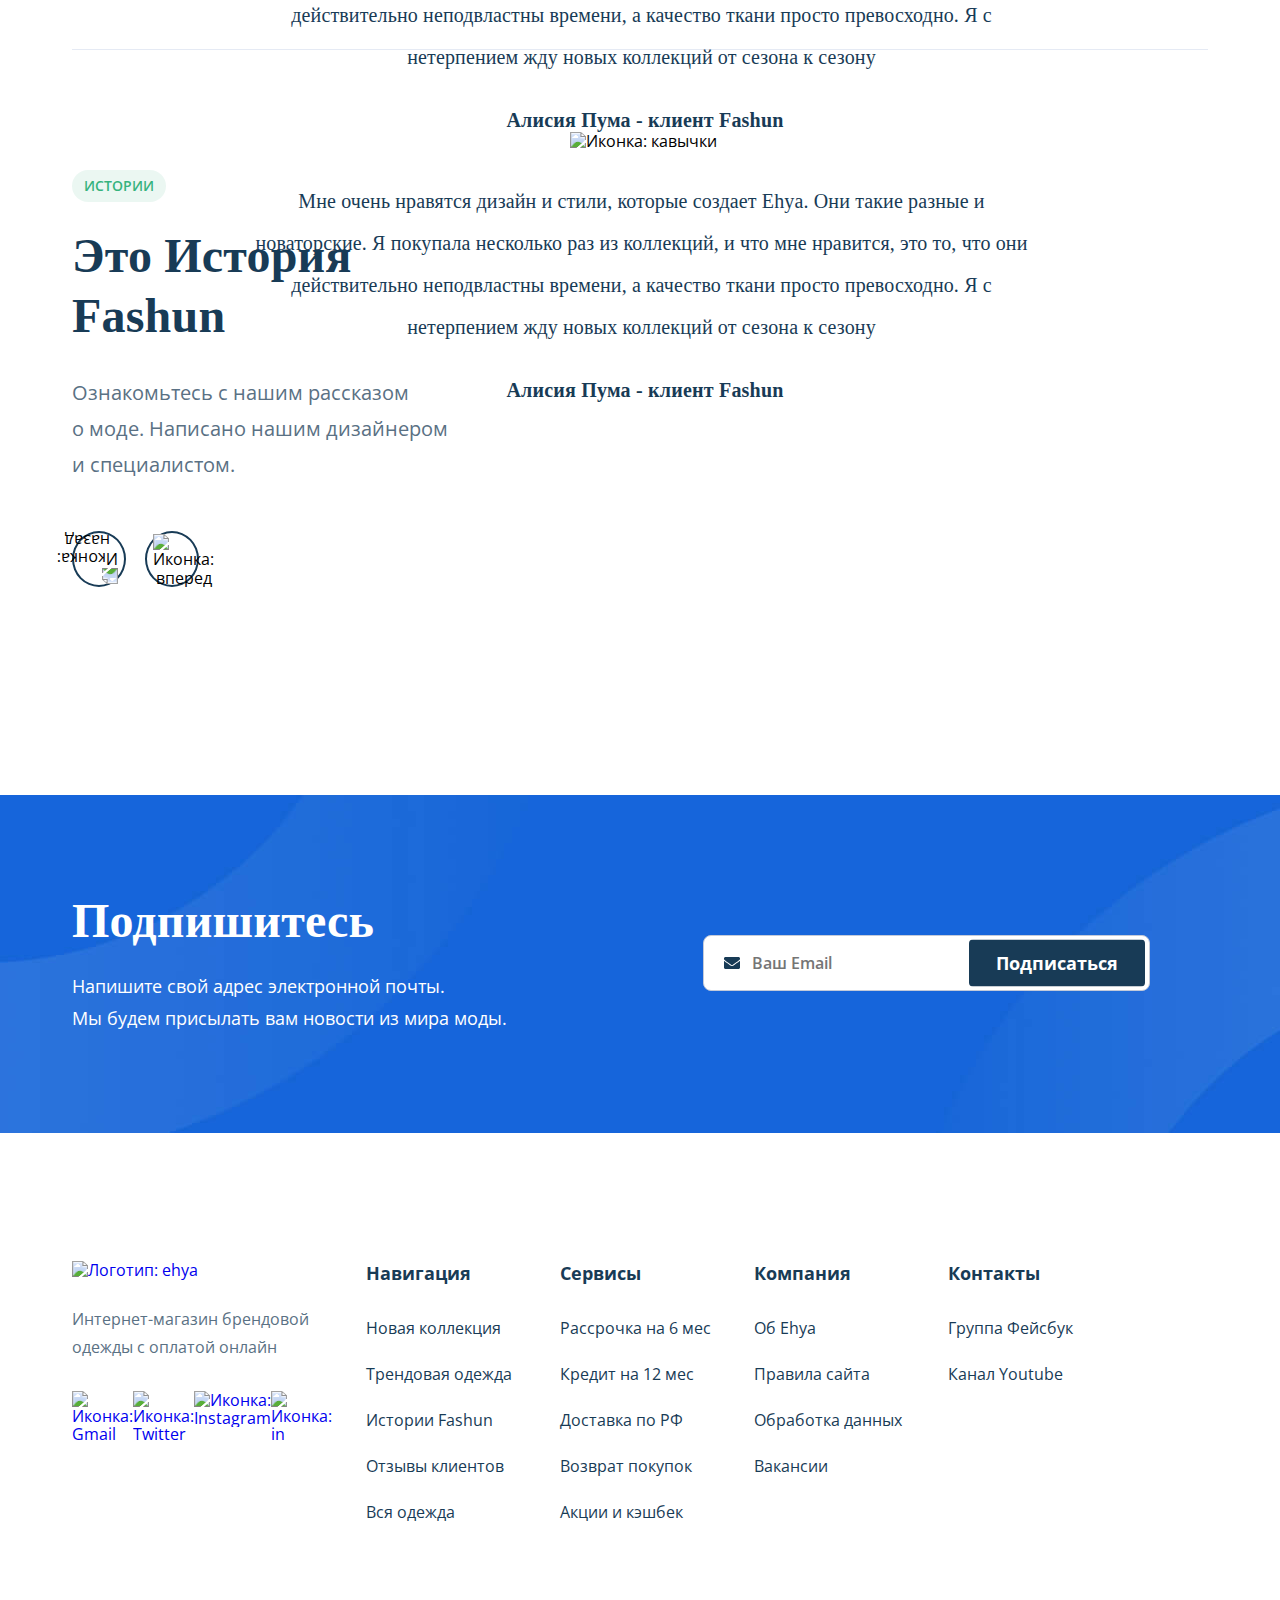
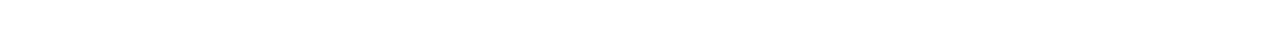
==== commit eb35d1ca: "fix: slider and adaptive issues" ====
--- a/index.html
+++ b/index.html
@@ -7,7 +7,6 @@
   <link rel="stylesheet" href="./css/style.min.css">
   <link href="https://fonts.googleapis.com/css2?family=Open+Sans:wght@400;600;700&display=swap" rel="stylesheet">
   <link rel="shortcut icon" href="./favicon.ico" type="image/x-icon">
-  <link rel="icon" href="./favicon.ico" type="image/x-icon">
   <title>Магазин одежды ehya</title>
   <script src="./js/jquery-3.5.1.min.js" defer></script>
   <script src="./js/swiper-bundle.min.js" defer></script>
@@ -21,7 +20,7 @@
         <a href="/"><img src="./img/logo.svg" alt="Логотип: ehya"></a>
         <ul class="header-menu">
           <li class="header-menu__item">
-            <a href="#hero" class="header__link">Главная</a>
+            <a href="#" class="header__link">Главная</a>
           </li>
           <li class="header-menu__item">
             <a href="#collection" class="header__link">Новинки</a>
@@ -45,7 +44,7 @@
           <nav class="menu-mobile">
             <ul class="menu-mobile-list">
               <li class="menu-mobile-list__item">
-                <a href="#hero" class="menu-mobile__link">Главная</a>
+                <a href="#" class="menu-mobile__link">Главная</a>
               </li>
               <li class="menu-mobile-list__item">
                 <a href="#collection" class="menu-mobile__link">Новинки</a>
@@ -61,13 +60,13 @@
               </li>
             </ul>
           </nav>
-          <button class="button menu-mobile__login" data-id="authBtn">Войти</button>
-        </div>
-
-        <button class="menu-mobile__button">
-          <span class="menu-mobile__button-line"></span>
-          <span class="menu-mobile__button-line"></span>
-          <span class="menu-mobile__button-line"></span>
+          <button class="button mobile__login" data-id="authBtn">Войти</button>
+        </div>
+
+        <button class="mobile__button">
+          <span class="mobile__button-line"></span>
+          <span class="mobile__button-line"></span>
+          <span class="mobile__button-line"></span>
         </button>
         <!-- /.header-menu -->
       </div>
@@ -150,7 +149,7 @@
             <span class="trends-card__title">Minimalist Style</span>
             <div class="pricetag">
               <span class="pricetag__price">$25.7</span>
-              <img src="./img/trends/shopping-cart.svg" alt="Иконка: корзина" class="pricetag__button">
+              <button class="cart"><img src="./img/trends/shopping-cart.svg" alt="Иконка: корзина" class="pricetag__button"></button>
             </div>
           </a>
           <a href="javascript:void(0)" class="trends-card">
@@ -158,7 +157,7 @@
             <span class="trends-card__title">Luxury Gown </span>
             <div class="pricetag">
               <span class="pricetag__price">$30.6</span>
-              <img src="./img/trends/shopping-cart.svg" alt="Иконка: корзина" class="pricetag__button">
+              <button class="cart"><img src="./img/trends/shopping-cart.svg" alt="Иконка: корзина" class="pricetag__button"></button>
             </div>
           </a>
           <a href="javascript:void(0)" class="trends-card">
@@ -166,7 +165,7 @@
             <span class="trends-card__title">Full Coloristy</span>
             <div class="pricetag">
               <span class="pricetag__price">$25.7</span>
-              <img src="./img/trends/shopping-cart.svg" alt="Иконка: корзина" class="pricetag__button">
+              <button class="cart"><img src="./img/trends/shopping-cart.svg" alt="Иконка: корзина" class="pricetag__button"></button>
             </div>
           </a>
           <a href="javascript:void(0)" class="trends-card">
@@ -174,7 +173,7 @@
             <span class="trends-card__title">Pinky Winky</span>
             <div class="pricetag">
               <span class="pricetag__price">$109</span>
-              <img src="./img/trends/shopping-cart.svg" alt="Иконка: корзина" class="pricetag__button">
+              <button class="cart"><img src="./img/trends/shopping-cart.svg" alt="Иконка: корзина" class="pricetag__button"></button>
             </div>
           </a>
           <a href="javascript:void(0)" class="trends-card">
@@ -182,7 +181,7 @@
             <span class="trends-card__title">Holiday Vibes</span>
             <div class="pricetag">
               <span class="pricetag__price">$51.2</span>
-              <img src="./img/trends/shopping-cart.svg" alt="Иконка: корзина" class="pricetag__button">
+              <button class="cart"><img src="./img/trends/shopping-cart.svg" alt="Иконка: корзина" class="pricetag__button"></button>
             </div>
           </a>
           <a href="javascript:void(0)" class="trends-card">
@@ -190,7 +189,7 @@
             <span class="trends-card__title">Swaggie Shaggy</span>
             <div class="pricetag">
               <span class="pricetag__price">$81.3</span>
-              <img src="./img/trends/shopping-cart.svg" alt="Иконка: корзина" class="pricetag__button">
+              <button class="cart"><img src="./img/trends/shopping-cart.svg" alt="Иконка: корзина" class="pricetag__button"></button>
             </div>
           </a>
           <a href="javascript:void(0)" class="trends-card">
@@ -198,7 +197,7 @@
             <span class="trends-card__title">Red Formal</span>
             <div class="pricetag">
               <span class="pricetag__price">$66.8</span>
-              <img src="./img/trends/shopping-cart.svg" alt="Иконка: корзина" class="pricetag__button">
+              <button class="cart"><img src="./img/trends/shopping-cart.svg" alt="Иконка: корзина" class="pricetag__button"></button>
             </div>
           </a>
           <a href="javascript:void(0)" class="trends-card__more">
@@ -213,7 +212,7 @@
             <span class="trends-card__title">Minimalist Style</span>
             <div class="pricetag">
               <span class="pricetag__price">$25.7</span>
-              <img src="./img/trends/shopping-cart.svg" alt="Иконка: корзина" class="pricetag__button">
+              <button class="cart"><img src="./img/trends/shopping-cart.svg" alt="Иконка: корзина" class="pricetag__button"></button>
             </div>
           </a>
           <a href="javascript:void(0)" class="trends-card">
@@ -221,7 +220,7 @@
             <span class="trends-card__title">Luxury Gown </span>
             <div class="pricetag">
               <span class="pricetag__price">$30.6</span>
-              <img src="./img/trends/shopping-cart.svg" alt="Иконка: корзина" class="pricetag__button">
+              <button class="cart"><img src="./img/trends/shopping-cart.svg" alt="Иконка: корзина" class="pricetag__button"></button>
             </div>
           </a>
           <a href="javascript:void(0)" class="trends-card">
@@ -229,7 +228,7 @@
             <span class="trends-card__title">Full Coloristy</span>
             <div class="pricetag">
               <span class="pricetag__price">$25.7</span>
-              <img src="./img/trends/shopping-cart.svg" alt="Иконка: корзина" class="pricetag__button">
+              <button class="cart"><img src="./img/trends/shopping-cart.svg" alt="Иконка: корзина" class="pricetag__button"></button>
             </div>
           </a>
           <a href="javascript:void(0)" class="trends-card">
@@ -237,7 +236,7 @@
             <span class="trends-card__title">Pinky Winky</span>
             <div class="pricetag">
               <span class="pricetag__price">$109</span>
-              <img src="./img/trends/shopping-cart.svg" alt="Иконка: корзина" class="pricetag__button">
+              <button class="cart"><img src="./img/trends/shopping-cart.svg" alt="Иконка: корзина" class="pricetag__button"></button>
             </div>
           </a>
           <a href="javascript:void(0)" class="trends-card">
@@ -245,7 +244,7 @@
             <span class="trends-card__title">Holiday Vibes</span>
             <div class="pricetag">
               <span class="pricetag__price">$51.2</span>
-              <img src="./img/trends/shopping-cart.svg" alt="Иконка: корзина" class="pricetag__button">
+              <button class="cart"><img src="./img/trends/shopping-cart.svg" alt="Иконка: корзина" class="pricetag__button"></button>
             </div>
           </a>
           <a href="javascript:void(0)" class="trends-card">
@@ -253,7 +252,7 @@
             <span class="trends-card__title">Swaggie Shaggy</span>
             <div class="pricetag">
               <span class="pricetag__price">$81.3</span>
-              <img src="./img/trends/shopping-cart.svg" alt="Иконка: корзина" class="pricetag__button">
+              <button class="cart"><img src="./img/trends/shopping-cart.svg" alt="Иконка: корзина" class="pricetag__button"></button>
             </div>
           </a>
           <a href="javascript:void(0)" class="trends-card">
@@ -261,7 +260,7 @@
             <span class="trends-card__title">Red Formal</span>
             <div class="pricetag">
               <span class="pricetag__price">$66.8</span>
-              <img src="./img/trends/shopping-cart.svg" alt="Иконка: корзина" class="pricetag__button">
+              <button class="cart"><img src="./img/trends/shopping-cart.svg" alt="Иконка: корзина" class="pricetag__button"></button>
             </div>
           </a>
           <a href="javascript:void(0)" class="trends-card__more">
@@ -276,7 +275,7 @@
             <span class="trends-card__title">Minimalist Style</span>
             <div class="pricetag">
               <span class="pricetag__price">$25.7</span>
-              <img src="./img/trends/shopping-cart.svg" alt="Иконка: корзина" class="pricetag__button">
+              <button class="cart"><img src="./img/trends/shopping-cart.svg" alt="Иконка: корзина" class="pricetag__button"></button>
             </div>
           </a>
           <a href="javascript:void(0)" class="trends-card">
@@ -284,7 +283,7 @@
             <span class="trends-card__title">Luxury Gown </span>
             <div class="pricetag">
               <span class="pricetag__price">$30.6</span>
-              <img src="./img/trends/shopping-cart.svg" alt="Иконка: корзина" class="pricetag__button">
+              <button class="cart"><img src="./img/trends/shopping-cart.svg" alt="Иконка: корзина" class="pricetag__button"></button>
             </div>
           </a>
           <a href="javascript:void(0)" class="trends-card">
@@ -292,7 +291,7 @@
             <span class="trends-card__title">Full Coloristy</span>
             <div class="pricetag">
               <span class="pricetag__price">$25.7</span>
-              <img src="./img/trends/shopping-cart.svg" alt="Иконка: корзина" class="pricetag__button">
+              <button class="cart"><img src="./img/trends/shopping-cart.svg" alt="Иконка: корзина" class="pricetag__button"></button>
             </div>
           </a>
           <a href="javascript:void(0)" class="trends-card">
@@ -300,7 +299,7 @@
             <span class="trends-card__title">Pinky Winky</span>
             <div class="pricetag">
               <span class="pricetag__price">$109</span>
-              <img src="./img/trends/shopping-cart.svg" alt="Иконка: корзина" class="pricetag__button">
+              <button class="cart"><img src="./img/trends/shopping-cart.svg" alt="Иконка: корзина" class="pricetag__button"></button>
             </div>
           </a>
           <a href="javascript:void(0)" class="trends-card">
@@ -308,7 +307,7 @@
             <span class="trends-card__title">Holiday Vibes</span>
             <div class="pricetag">
               <span class="pricetag__price">$51.2</span>
-              <img src="./img/trends/shopping-cart.svg" alt="Иконка: корзина" class="pricetag__button">
+              <button class="cart"><img src="./img/trends/shopping-cart.svg" alt="Иконка: корзина" class="pricetag__button"></button>
             </div>
           </a>
           <a href="javascript:void(0)" class="trends-card">
@@ -316,7 +315,7 @@
             <span class="trends-card__title">Swaggie Shaggy</span>
             <div class="pricetag">
               <span class="pricetag__price">$81.3</span>
-              <img src="./img/trends/shopping-cart.svg" alt="Иконка: корзина" class="pricetag__button">
+              <button class="cart"><img src="./img/trends/shopping-cart.svg" alt="Иконка: корзина" class="pricetag__button"></button>
             </div>
           </a>
           <a href="javascript:void(0)" class="trends-card">
@@ -324,7 +323,7 @@
             <span class="trends-card__title">Red Formal</span>
             <div class="pricetag">
               <span class="pricetag__price">$66.8</span>
-              <img src="./img/trends/shopping-cart.svg" alt="Иконка: корзина" class="pricetag__button">
+              <button class="cart"><img src="./img/trends/shopping-cart.svg" alt="Иконка: корзина" class="pricetag__button"></button>
             </div>
           </a>
           <a href="javascript:void(0)" class="trends-card__more">
--- a/css/style.min.css
+++ b/css/style.min.css
@@ -1,2 +1,2 @@
-@font-face{font-family:"HK Grotesk";src:url("../fonts/hkgrotesk-regular.woff2") format("woff2"),url("../fonts/hkgrotesk-regular.woff") format("woff");font-weight:normal;font-style:normal;font-display:swap}@font-face{font-family:"HK Grotesk";src:url("../fonts/hkgrotesk-medium.woff2") format("woff2"),url("../fonts/hkgrotesk-medium.woff") format("woff");font-weight:500;font-style:normal;font-display:swap}@font-face{font-family:"HK Grotesk";src:url("../fonts/hkgrotesk-bold.woff2") format("woff2"),url("../fonts/hkgrotesk-bold.woff") format("woff");font-weight:bold;font-style:normal;font-display:swap}/*! normalize.css v8.0.1 | MIT License | github.com/necolas/normalize.css */html{line-height:1.15;-webkit-text-size-adjust:100%}body{margin:0}main{display:block}h1{font-size:2em;margin:0.67em 0}hr{-webkit-box-sizing:content-box;box-sizing:content-box;height:0;overflow:visible}pre{font-family:monospace, monospace;font-size:1em}a{background-color:transparent}abbr[title]{border-bottom:none;text-decoration:underline;-webkit-text-decoration:underline dotted;text-decoration:underline dotted}b,strong{font-weight:bolder}code,kbd,samp{font-family:monospace, monospace;font-size:1em}small{font-size:80%}sub,sup{font-size:75%;line-height:0;position:relative;vertical-align:baseline}sub{bottom:-0.25em}sup{top:-0.5em}img{border-style:none}button,input,optgroup,select,textarea{font-family:inherit;font-size:100%;line-height:1.15;margin:0}button,input{overflow:visible}button,select{text-transform:none}button,[type="button"],[type="reset"],[type="submit"]{-webkit-appearance:button}button::-moz-focus-inner,[type="button"]::-moz-focus-inner,[type="reset"]::-moz-focus-inner,[type="submit"]::-moz-focus-inner{border-style:none;padding:0}button:-moz-focusring,[type="button"]:-moz-focusring,[type="reset"]:-moz-focusring,[type="submit"]:-moz-focusring{outline:1px dotted ButtonText}fieldset{padding:0.35em 0.75em 0.625em}legend{-webkit-box-sizing:border-box;box-sizing:border-box;color:inherit;display:table;max-width:100%;padding:0;white-space:normal}progress{vertical-align:baseline}textarea{overflow:auto}[type="checkbox"],[type="radio"]{-webkit-box-sizing:border-box;box-sizing:border-box;padding:0}[type="number"]::-webkit-inner-spin-button,[type="number"]::-webkit-outer-spin-button{height:auto}[type="search"]{-webkit-appearance:textfield;outline-offset:-2px}[type="search"]::-webkit-search-decoration{-webkit-appearance:none}::-webkit-file-upload-button{-webkit-appearance:button;font:inherit}details{display:block}summary{display:list-item}template{display:none}[hidden]{display:none}*,*:before,*:after{-webkit-box-sizing:border-box;box-sizing:border-box;scroll-behavior:smooth}body{font-family:'Open Sans', sans-serif;background-color:#fff;padding-top:136px}@media (max-width: 770px){body{padding-top:104px}}@media (max-width: 340px){body{padding-top:90px}}.thanks{display:-webkit-box;display:-ms-flexbox;display:flex;-webkit-box-orient:vertical;-webkit-box-direction:normal;-ms-flex-direction:column;flex-direction:column;-webkit-box-pack:justify;-ms-flex-pack:justify;justify-content:space-between;height:100vh}.thanks-box{display:-webkit-box;display:-ms-flexbox;display:flex;-webkit-box-orient:vertical;-webkit-box-direction:normal;-ms-flex-direction:column;flex-direction:column;-webkit-box-align:center;-ms-flex-align:center;align-items:center;-webkit-box-pack:justify;-ms-flex-pack:justify;justify-content:space-between;height:200px}.thanks__title{font-family:"HK Grotesk", serif;font-weight:bold;font-size:20px;line-height:25px;letter-spacing:0.2px;color:#183B56}.thanks__button{background-color:#183B56;color:#fff;margin-top:20px;padding:6px 26px}.container{max-width:1136px;margin:0 auto}ul,li{padding:0;list-style:none}h1,h2,h3,p{margin:0}a,input,button{outline:none}a{text-decoration:none}.button{border:2px solid transparent;border-radius:8px;cursor:pointer}.badge{display:inline-block;font-weight:600;font-size:14px;line-height:20px;padding:6px 16px;color:#36B37E;text-transform:uppercase;background:rgba(54,179,126,0.1);border-radius:2000px}.section-title{font-family:"HK Grotesk", serif;font-weight:bold;font-size:48px;line-height:60px;letter-spacing:0.2px;color:#183B56}.section-description{font-size:20px;line-height:36px;color:#5A7184}.swiper-pagination-bullet{width:5px;height:5px;border-radius:50%;background-color:#183B56}.swiper-button-disabled{opacity:0.6}.invalid{color:red;text-decoration:underline;margin-top:18px;width:100%}.header{position:fixed;top:0;left:0;right:0;background-color:#fff;padding-top:23px;padding-bottom:59px;z-index:5}.header-wrapper{display:-webkit-box;display:-ms-flexbox;display:flex;-webkit-box-align:center;-ms-flex-align:center;align-items:center;-webkit-box-pack:justify;-ms-flex-pack:justify;justify-content:space-between}.header-menu{display:-webkit-box;display:-ms-flexbox;display:flex;-webkit-box-align:center;-ms-flex-align:center;align-items:center;-webkit-box-pack:justify;-ms-flex-pack:justify;justify-content:space-between;min-width:506px;margin-left:auto;margin-right:52px}.header__link{color:#183B56;font-size:16px;line-height:22px;font-weight:600}.header__button{border-color:#1565D8;background-color:#fff;padding:11px 18px;font-weight:bold;font-size:16px;line-height:22px;color:#1565D8}.menu-mobile-list__item{margin-bottom:20px}.menu-mobile__link{font-weight:600;font-size:16px;line-height:22px;color:#183B56}.menu-mobile__button{display:none}.menu-mobile__login{font-weight:bold;font-size:16px;line-height:22px;padding:9px 101px;border-color:#1565D8;background-color:#fff;color:#1565D8}.mobile{position:fixed;top:-100%;-webkit-transition:linear 0.3s;transition:linear 0.3s}.mobile__close{position:absolute;top:16px;right:23px}.hero{width:100%;max-width:1274px;min-height:700px;background-image:url("./../img/header-bg.jpg");margin:0 auto;padding-top:62px;padding-left:107px;border-radius:8px}.hero__badge{margin-bottom:22px}.hero__title{max-width:425px;font-size:56px;line-height:68px;margin-bottom:35px}.hero__description{max-width:652px;font-size:20px;line-height:36px;color:#5A7184;margin-bottom:50px}.hero__button{font-weight:bold;font-size:18px;line-height:25px;background-color:#183B56;color:#fff;padding:14px 39px}.hero__benefits{margin-top:46px}.hero-benefits{max-width:458px;display:-webkit-box;display:-ms-flexbox;display:flex;-webkit-box-align:center;-ms-flex-align:center;align-items:center;-webkit-box-pack:justify;-ms-flex-pack:justify;justify-content:space-between}.hero-benefits__item{display:-webkit-box;display:-ms-flexbox;display:flex;-webkit-box-align:center;-ms-flex-align:center;align-items:center}.hero__image{padding:7.5px;border:0.75px solid #c0d7f9;border-radius:12px;margin-right:8px}.hero__image--mobile{display:none}.hero__image-text{font-weight:500;font-size:15px;line-height:20px;letter-spacing:0.2px;color:#183B56}.collection{padding-top:120px}.collection-wrapper{display:-webkit-box;display:-ms-flexbox;display:flex;-webkit-box-pack:justify;-ms-flex-pack:justify;justify-content:space-between}.collection__left{display:-ms-grid;display:grid;-ms-grid-columns:(321px)[2];grid-template-columns:repeat(2, 321px);-ms-grid-rows:(230px)[2];grid-template-rows:repeat(2, 230px);gap:30px}.collection__image{border-radius:8px}.collection__image--big{grid-row:span 2}.collection__right{display:-webkit-box;display:-ms-flexbox;display:flex;-webkit-box-orient:vertical;-webkit-box-direction:normal;-ms-flex-direction:column;flex-direction:column;max-width:408px}.collection__title{padding-top:6px;margin-bottom:29px}.collection__description{margin-bottom:40px}.collection-link__text{display:inline-block;font-weight:bold;font-size:17px;line-height:25px;color:#1565D8;margin-right:18px}.trends{padding-top:140px;padding-left:7px}.trends__top{display:-webkit-box;display:-ms-flexbox;display:flex;-webkit-box-align:end;-ms-flex-align:end;align-items:end;-webkit-box-pack:justify;-ms-flex-pack:justify;justify-content:space-between}.trends-cards{padding-top:50px;display:none;-ms-grid-columns:(minmax(200px, 261px))[4];grid-template-columns:repeat(4, minmax(200px, 261px));-ms-grid-rows:(441px)[2];grid-template-rows:repeat(2, 441px);gap:50px 30px}.trends-cards--active{display:-ms-grid;display:grid}.trends-card{display:-webkit-box;display:-ms-flexbox;display:flex;-webkit-box-orient:vertical;-webkit-box-direction:normal;-ms-flex-direction:column;flex-direction:column}.trends-card__image{-o-object-fit:cover;object-fit:cover;border-radius:8px;margin-bottom:19px}.trends-card__title{padding-left:15px;margin-bottom:5px;font-family:"HK Grotesk", serif;font-weight:bold;font-size:24px;line-height:32px;letter-spacing:0.2px;color:#183B56}.trends-card__more{position:relative;display:-webkit-box;display:-ms-flexbox;display:flex;-webkit-box-align:center;-ms-flex-align:center;align-items:center;-webkit-box-pack:center;-ms-flex-pack:center;justify-content:center;width:100%;height:100%;max-width:261px;max-height:350px;border-radius:8px;background-color:#1565D8;color:#fff;font-family:"HK Grotesk", serif;font-size:24px;line-height:32px;letter-spacing:0.2px;text-align:center}.trends-card__more::before{content:'+';position:absolute;font-size:50px;top:118px;left:50%;-webkit-transform:translateX(-50%);transform:translateX(-50%);color:#fff}.trends-card__more-text{padding-top:72px}.wrap{white-space:nowrap}.tabs{min-width:287px;padding-top:6px;display:-webkit-box;display:-ms-flexbox;display:flex;-webkit-box-align:center;-ms-flex-align:center;align-items:center;-webkit-box-pack:justify;-ms-flex-pack:justify;justify-content:space-between}.tabs__item{font-weight:normal;font-size:18px;line-height:25px;color:#5A7184;cursor:pointer}.tabs__item--active{font-weight:bold;color:#183B56}.pricetag{display:-webkit-box;display:-ms-flexbox;display:flex;-webkit-box-align:center;-ms-flex-align:center;align-items:center;-webkit-box-pack:justify;-ms-flex-pack:justify;justify-content:space-between;width:100%;max-width:255px}.pricetag__price{padding-left:14px;font-size:20px;line-height:36px;color:#5A7184}.testimonial{padding-top:156px;padding-bottom:112px}.testimonial-wrapper{max-width:800px;text-align:center;margin:0 auto}.testimonial-slider{height:391px}.testimonial__text{font-family:"HK Grotesk", serif;font-size:20px;line-height:42px;letter-spacing:0.133333px;color:#183B56;padding-left:3px;margin-bottom:30px}.testimonial__author{font-weight:bold;font-size:18px;line-height:24px;letter-spacing:0.2px;color:#183B56;padding-left:10px}.testimonial__icon{padding-left:6px;margin-bottom:30px}.testimonial__line{margin-top:67px;border:none;height:1px;color:#E5EAF4;background-color:#E5EAF4}.history{padding-bottom:208px}.history__slide{position:relative}.history-wrapper{display:-webkit-box;display:-ms-flexbox;display:flex;-webkit-box-pack:justify;-ms-flex-pack:justify;justify-content:space-between}.history-info{width:100%;max-width:312px;position:absolute;bottom:-155px;left:10px;padding-top:20px;padding-left:20px;min-height:178px;background-color:#FAFDFF}.history__right{padding-top:10px}.history__badge{padding:6px 12px;margin-bottom:24px}.history__title{text-transform:capitalize;max-width:337px;margin-bottom:29px}.history__description{max-width:383px;margin-bottom:48px;font-size:20px;line-height:36px;color:#5A7184}.history__more{font-weight:600;font-size:16px;line-height:22px;color:#1565D8}.history__button{width:54px;height:56px;border-radius:50%;border:2px solid #183B56;background-color:#fff}.history__button:not(:last-child){margin-right:15px}.history__button--prev{-webkit-transform:rotate(180deg);transform:rotate(180deg)}.history__image{border-radius:8px 8px 0px 0px}.history__text{max-width:260px;margin-bottom:26px;font-family:"HK Grotesk", serif;font-weight:500;font-size:22px;line-height:30px;letter-spacing:0.2px}.history-slider{width:652px}.history-slide{display:none;-webkit-box-pack:justify;-ms-flex-pack:justify;justify-content:space-between;-webkit-animation:fade 1.5s;animation:fade 1.5s}.history-slide--active{display:-webkit-box;display:-ms-flexbox;display:flex}@-webkit-keyframes fade{from{opacity:0}to{opacity:1}}@keyframes fade{from{opacity:0}to{opacity:1}}.newsletter{padding-top:96px;min-height:338px;background-image:url("./../img/newsletter-bg.jpg");background-repeat:no-repeat;background-size:cover}.newsletter-wrapper{display:-webkit-box;display:-ms-flexbox;display:flex;-webkit-box-align:center;-ms-flex-align:center;align-items:center;-webkit-box-pack:justify;-ms-flex-pack:justify;justify-content:space-between}.newsletter__title{color:#fff;margin-bottom:19px}.newsletter__description{max-width:436px;color:#fff;font-size:18px;line-height:32px}.newsletter__right{margin-right:auto;margin-left:195px}.newsletter__form{width:447px}.newsletter__form-group{position:relative}.newsletter__input{position:relative;background-image:url("./../img/email.svg");background-repeat:no-repeat;background-position:center left 20px;width:100%;min-height:56px;padding-left:48px;border-radius:8px;border:1px solid #C3CAD9;font-weight:600;font-size:16px;line-height:22px;color:#959ead}.newsletter__button{position:absolute;top:50%;right:5px;-webkit-transform:translateY(-50%);transform:translateY(-50%);border-radius:4px;padding:9px 25px;font-weight:bold;font-size:18px;line-height:25px;color:#fff;background-color:#183B56}.footer{padding-top:128px}.footer-wrapper{display:-ms-grid;display:grid;-ms-grid-columns:265px (165px)[4];grid-template-columns:265px repeat(4, 165px);gap:29px}.footer__title{margin-bottom:31px;font-weight:bold;font-size:18px;line-height:25px;color:#183B56}.footer-nav__item:not(:last-child){margin-bottom:24px}.footer-nav__link{font-size:16px;line-height:22px;text-decoration:none;color:#183B56}.social__text{max-width:263px;margin-top:25px;margin-bottom:30px;font-size:16px;line-height:28px;color:#5A7184}.social-icons{width:100%;max-width:185px;display:-webkit-box;display:-ms-flexbox;display:flex;-webkit-box-pack:justify;-ms-flex-pack:justify;justify-content:space-between}.modal-overlay{position:fixed;top:0;left:0;right:0;bottom:0;background-color:rgba(0,143,233,0.39);z-index:100;visibility:hidden;opacity:0}.modal-overlay_visible{visibility:visible;opacity:1}.modal-dialog{position:fixed;top:50%;left:50%;-webkit-transform:translate(-50%, -50%);transform:translate(-50%, -50%);z-index:101;max-width:478px;overflow-y:auto;max-height:90%;padding:33px 60px;border-radius:8px;background-color:#5A7184;color:#1565D8;visibility:hidden;opacity:0}.modal-dialog_visible{visibility:visible;opacity:1}.modal__close{position:absolute;right:18px;top:17px;text-decoration:none;cursor:pointer}.modal__box{display:-webkit-box;display:-ms-flexbox;display:flex;-webkit-box-align:center;-ms-flex-align:center;align-items:center;-webkit-box-pack:center;-ms-flex-pack:center;justify-content:center;margin-top:15px}.modal__title{font-style:normal;text-align:center;font-weight:bold;font-size:18px;line-height:23px;margin:0 0 15px 0;color:#fff;text-transform:uppercase}.modal__input{width:100%;margin-top:15px;min-height:56px;padding-left:7px}.modal__button{font-weight:bold;background-color:#183B56;padding:11px 18px;color:#fff}.hide{display:none !important}@media (min-width: 992px){.header__link{position:relative}.header__link::after{content:'';position:absolute;bottom:0;left:0;width:0%;height:2px;background-color:#183B56;-webkit-transition:linear 0.3s;transition:linear 0.3s}.header__link:hover::after{width:100%}.header__button{position:relative;-webkit-transition:0.2s;transition:0.2s;overflow:hidden}.header__button:hover{background-color:#1565D8;border-color:#fff;color:#fff}.header__button::before{content:'';position:absolute;width:100%;height:100%;top:0;left:-100%;background:-webkit-gradient(linear, left top, right top, from(transparent), color-stop(#fff), to(transparent));background:linear-gradient(90deg, transparent, #fff, transparent);-webkit-transition:0.5s;transition:0.5s}.header__button:hover::before{left:100%}.hero__button{position:relative;-webkit-transition:0.2s;transition:0.2s;overflow:hidden}.hero__button:hover{background-color:#23567e}.hero__button::before{content:'';position:absolute;width:100%;height:100%;top:0;left:-100%;background:-webkit-gradient(linear, left top, right top, from(transparent), color-stop(#fff), to(transparent));background:linear-gradient(90deg, transparent, #fff, transparent);-webkit-transition:0.5s;transition:0.5s}.hero__button:hover::before{left:100%}.collection-link__text{position:relative}.collection-link__text::after{content:'';position:absolute;bottom:0;left:0;width:0%;height:2px;background-color:#1565D8;-webkit-transition:linear 0.3s;transition:linear 0.3s}.collection-link__text:hover::after{width:100%}.tabs__item{position:relative}.tabs__item::after{content:'';position:absolute;bottom:0;left:0;width:0%;height:2px;background-color:#183B56;-webkit-transition:ease 0.2s;transition:ease 0.2s}.tabs__item:hover::after{width:100%}.trends-card{-webkit-transition:ease 0.3s;transition:ease 0.3s}.trends-card:hover{-webkit-box-shadow:0 0 50px #183B56;box-shadow:0 0 50px #183B56;border-radius:8px}.trends-card__more{-webkit-transition:ease 0.3s;transition:ease 0.3s}.trends-card__more:hover{-webkit-box-shadow:0 0 50px #183B56;box-shadow:0 0 50px #183B56;border-radius:8px}.pricetag__button{cursor:pointer}.history__button{cursor:pointer}.history__button:hover{background-color:#f2f2f2}.history__more{position:relative}.history__more::after{content:'';position:absolute;bottom:0;left:0;height:2px;background-color:#1565D8;width:100%;-webkit-transition:ease-in-out 0.3s;transition:ease-in-out 0.3s;-webkit-transform:scale(0);transform:scale(0)}.history__more:hover::after{-webkit-transform:scale(1);transform:scale(1)}.newsletter__button{-webkit-transition:0.2s;transition:0.2s;overflow:hidden}.newsletter__button:hover{background-color:#23567e}.newsletter__button::before{content:'';position:absolute;width:100%;height:100%;top:0;left:-100%;background:-webkit-gradient(linear, left top, right top, from(transparent), color-stop(#fff), to(transparent));background:linear-gradient(90deg, transparent, #fff, transparent);-webkit-transition:0.5s;transition:0.5s}.newsletter__button:hover::before{left:100%}.social__link img{-webkit-transition:linear 0.2s;transition:linear 0.2s}.social__link img:hover{border-radius:50%;-webkit-box-shadow:0px 0px 30px #4d4d4d;box-shadow:0px 0px 30px #4d4d4d}.footer-nav__link{position:relative}.footer-nav__link::before{content:'';position:absolute;bottom:0;width:100%;height:2px;background-color:#183B56;-webkit-transition:ease 0.3s;transition:ease 0.3s;-webkit-transform:scale(0);transform:scale(0)}.footer-nav__link:hover::before{-webkit-transform:scale(1);transform:scale(1)}.modal__button{position:relative;-webkit-transition:0.2s;transition:0.2s;overflow:hidden}.modal__button:hover{background-color:#23567e}.modal__button::before{content:'';position:absolute;width:100%;height:100%;top:0;left:-100%;background:-webkit-gradient(linear, left top, right top, from(transparent), color-stop(#fff), to(transparent));background:linear-gradient(90deg, transparent, #fff, transparent);-webkit-transition:0.5s;transition:0.5s}.modal__button:hover::before{left:100%}}@media (max-width: 1330px){.container{width:90%}.hero{width:90%}}@media (max-width: 1250px){.collection__right{max-width:60%}.collection-wrapper{-webkit-box-orient:vertical;-webkit-box-direction:normal;-ms-flex-direction:column;flex-direction:column;-webkit-box-align:center;-ms-flex-align:center;align-items:center}}@media (max-width: 1140px){.trends-card__more{font-size:21px}.history-wrapper{-webkit-box-orient:vertical;-webkit-box-direction:normal;-ms-flex-direction:column;flex-direction:column;-webkit-box-align:center;-ms-flex-align:center;align-items:center}.history__title{max-width:unset}.history__description{max-width:556px}.history__left{text-align:center}.history__right{padding-top:25px}.newsletter{min-height:402px;padding-top:67px}.newsletter-wrapper{-webkit-box-orient:vertical;-webkit-box-direction:normal;-ms-flex-direction:column;flex-direction:column;-webkit-box-align:center;-ms-flex-align:center;align-items:center}.newsletter__description{margin-bottom:56px}.newsletter__left{text-align:center}.newsletter__right{margin-right:0;margin-left:0}.footer-wrapper{-webkit-box-pack:center;-ms-flex-pack:center;justify-content:center;-ms-grid-columns:265px (165px)[2];grid-template-columns:265px repeat(2, 165px)}.company{-ms-grid-column:2;grid-column:2}}@media (max-width: 1000px){.header{padding-top:26px;padding-bottom:43px}.header-wrapper{width:94%;margin:0 auto}.header-menu,.header__button{display:none}.mobile--active{display:-webkit-box;display:-ms-flexbox;display:flex;-webkit-box-pack:center;-ms-flex-pack:center;justify-content:center;-webkit-box-orient:vertical;-webkit-box-direction:normal;-ms-flex-direction:column;flex-direction:column;position:fixed;top:0;min-width:304px;left:8px;right:8px;background-color:#fff;z-index:2;padding:26px 24px}.menu-mobile__button{display:-webkit-box;display:-ms-flexbox;display:flex;-webkit-box-align:center;-ms-flex-align:center;align-items:center;-webkit-box-orient:vertical;-webkit-box-direction:normal;-ms-flex-direction:column;flex-direction:column;-webkit-box-pack:justify;-ms-flex-pack:justify;justify-content:space-between;width:24px;height:20px;border:none;background-color:#fff;outline:none}.menu-mobile__button-line{width:22px;height:2px;background-color:#3A4C66}.hero{width:95%;padding-top:36px;padding-left:28px;min-height:624px;background-position:bottom -58px right -193px}.hero__badge{margin-bottom:19px}.hero__title{font-size:48px;line-height:60px;margin-bottom:24px}.hero__description{max-width:400px;margin-bottom:36px;font-size:18px;line-height:32px}.hero__benefits{max-width:437px;margin-top:38px}.collection{padding-top:80px}.collection__right{max-width:100%}.collection__title{padding-top:36px;padding-left:8px;font-size:48px;line-height:60px}.collection__description{max-width:688px;font-size:20px;line-height:36px;padding-left:10px;margin-bottom:23px}.collection-link__text{padding-left:8px}.trends-cards{-webkit-box-pack:center;-ms-flex-pack:center;justify-content:center;-ms-grid-columns:(minmax(200px, 261px))[2];grid-template-columns:repeat(2, minmax(200px, 261px));-ms-grid-rows:(441px)[4];grid-template-rows:repeat(4, 441px)}}@media (max-width: 770px){.hero__benefits{margin-top:37px}.trends{padding-top:75px}.trends__top{-webkit-box-orient:vertical;-webkit-box-direction:normal;-ms-flex-direction:column;flex-direction:column;-webkit-box-align:center;-ms-flex-align:center;align-items:center}.trends-cards{padding-top:56px;-ms-grid-columns:(minmax(200px, 280px))[2];grid-template-columns:repeat(2, minmax(200px, 280px));gap:48px 42px}.trends-card__image{margin-bottom:17px}.trends-card__title{padding-left:4px}.trends-card__more{max-width:unset;font-size:23px}.trends-card__more::before{top:116px;left:49%}.tabs{margin:0;padding-top:31px}.pricetag{max-width:264px}.pricetag__price{padding-left:3px}.testimonial{padding-top:91px;padding-bottom:71px}.testimonial-slider{height:417px}.testimonial__text{padding-left:32px;padding-right:28px;font-size:19px;line-height:42px;margin-bottom:26px}.testimonial__icon{padding-left:0;margin-bottom:34px}.testimonial__author{padding-left:0}.testimonial--hidden-tablet{display:none}.history{padding-bottom:233px}.history__badge{margin-bottom:21px}.history__title{margin-bottom:20px}.history__description{margin-bottom:35px}.history__right{padding-top:36px}.history-slide{-webkit-box-pack:space-evenly;-ms-flex-pack:space-evenly;justify-content:space-evenly}.history-slider{width:728px}.history-info{padding-top:18px;padding-left:13px}.footer{padding-top:64px}.footer-wrapper{-ms-grid-columns:265px (175px)[2];grid-template-columns:265px repeat(2, 175px);gap:32px 18px}.modal-dialog{width:450px}}@media (max-width: 710px){.history__description{max-width:480px;margin:auto}.history-slider{width:unset}.history-slide{-webkit-box-orient:vertical;-webkit-box-direction:normal;-ms-flex-direction:column;flex-direction:column;-webkit-box-align:center;-ms-flex-align:center;align-items:center;-webkit-box-pack:justify;-ms-flex-pack:justify;justify-content:space-between;height:839px}.collection__left{-ms-grid-columns:(265px)[2];grid-template-columns:repeat(2, 265px);-ms-grid-rows:(minmax(230px, min-content))[3];grid-template-rows:repeat(3, minmax(230px, -webkit-min-content));grid-template-rows:repeat(3, minmax(230px, min-content))}.collection__image--big{grid-area:span 2 / span 2;width:100%;height:100%}.collection__image--small{width:100%;height:100%}.footer-wrapper{-ms-grid-columns:180px (175px)[2];grid-template-columns:180px repeat(2, 175px)}}@media (max-width: 590px){.section-title{text-align:center}.section-description{text-align:center}.hero{min-height:900px;background-repeat:no-repeat;background-size:cover;padding-top:350px;text-align:center}.hero__title{margin:auto;font-size:32px;line-height:40px}.hero__description{margin:auto;margin-top:20px;font-size:16px;line-height:28px}.hero__button{margin-top:24px;margin-bottom:22px;font-size:16px;line-height:22px}.hero-benefits{margin:auto;-ms-flex-wrap:wrap;flex-wrap:wrap;max-width:350px;-webkit-box-pack:space-evenly;-ms-flex-pack:space-evenly;justify-content:space-evenly;height:100px}.hero__image{display:none}.hero__image--mobile{display:block;padding:7.5px;border:0.75px solid #c0d7f9;border-radius:12px}.collection__left{-ms-grid-columns:(minmax(130px, 200px))[2];grid-template-columns:repeat(2, minmax(130px, 200px))}.collection-link{display:none}.collection__image{-o-object-fit:cover;object-fit:cover}.testimonial-slider{height:555px}.footer-wrapper{-ms-grid-columns:(223px)[2];grid-template-columns:repeat(2, 223px);-webkit-box-pack:start;-ms-flex-pack:start;justify-content:start}.social{text-align:center;-ms-grid-row:5;grid-row:5;-ms-grid-column-align:center;justify-self:center}.social-icons{margin:auto}.navigation,.company,.services,.contacts,.social{grid-column:span 2}}@media (max-width: 540px){.header{padding-top:18px;padding-bottom:42px}.hero{padding-left:0;width:100%;padding-top:374px;background-image:url("./../img/mobile-header.jpg");background-position:unset}.hero__badge{margin-bottom:13px}.hero__description{max-width:280px;margin-top:23px}.hero__button{padding:11.5px 47px;margin-top:23px;margin-bottom:13px}.hero-benefits{-webkit-box-pack:space-evenly;-ms-flex-pack:space-evenly;justify-content:space-evenly;height:80px}.hero__image-text{margin-left:10px}.collection{padding-top:63px}.collection__left{-ms-grid-rows:(minmax(0px, min-content))[2];grid-template-rows:repeat(2, minmax(0px, -webkit-min-content));grid-template-rows:repeat(2, minmax(0px, min-content));gap:14px}.collection__title{padding-top:33px;padding-left:0;margin-bottom:23px;font-size:28px;line-height:36px}.collection__description{font-size:16px;line-height:28px;max-width:280px;padding-left:7px}.collection__image--big{height:300px;grid-area:span 1 / span 2}.collection__image--small{width:100%;height:97px}.trends{padding-top:83px;padding-left:0}.trends-cards{padding-top:34px;-ms-grid-columns:(minmax(0px, 274px))[2];grid-template-columns:repeat(2, minmax(0px, 274px));-ms-grid-rows:(234px)[4];grid-template-rows:repeat(4, 234px);gap:20px 10px;justify-items:center}.trends-card__image{width:140px;height:170px;margin-bottom:12px}.trends-card__title{font-size:16px;line-height:20px;padding-left:0}.trends-card__more{width:140px;height:170px}.trends-card__more::before{top:35px}.trends-card__more-text{padding-top:60px;font-size:17px;line-height:20px}.trends__title{font-size:28px;line-height:36px}.tabs{padding-top:24px;min-width:224px}.wrap{white-space:normal}.pricetag{max-width:58px}.pricetag__price{padding-left:0;font-size:14px;line-height:24px}.pricetag__button{width:14px;height:14px}.testimonial{padding-top:48px;padding-bottom:35px}.testimonial--hidden{display:none}.testimonial-slider{height:552px}.testimonial__text{font-size:18px;line-height:36px;padding-left:0;padding-right:0;margin-bottom:25px;letter-spacing:0.12px}.testimonial__icon{width:70px;height:81px;margin-bottom:8px}.testimonial__author{display:inline-block;max-width:168px;padding-left:0}.testimonial__wrap{display:block}.history{padding-bottom:182px}.history-slide{height:711px}.history-info{padding-top:9px;padding-left:15px}.history__badge{margin-bottom:18px}.history__title{font-size:28px;line-height:36px}.history__title--hidden{display:none}.history__description{font-size:16px;line-height:28px;margin-bottom:35px}.history__button{width:47px;height:47px}.history__image{width:270px;height:277px}.history__text{font-size:20px;line-height:24px;margin-bottom:17px}.newsletter{padding-top:61px;min-height:414px}.newsletter__title{font-size:28px;line-height:36px;margin-bottom:25px}.newsletter__description{font-size:16px;line-height:28px;margin-bottom:38px}.newsletter__form{width:280px}.newsletter__input{min-height:48px}.newsletter__button{top:171%;width:100%;right:0}.footer{padding-top:48px}.footer-wrapper{-ms-grid-columns:(223px)[1];grid-template-columns:repeat(1, 223px);gap:14px 18px}.footer__title{font-size:16px;line-height:22px;margin-bottom:21px}.footer-nav__item:not(:last-child){margin-bottom:15px}.footer-nav__link{font-size:14px;line-height:20px}.navigation,.company,.services,.contacts{padding-left:18px}.social{padding-top:30px;padding-left:17px;justify-self:flex-start;grid-column:span 2}.social__text{max-width:262px;margin-top:12px;font-size:14px;line-height:24px;margin-bottom:22px}}@media (max-width: 480px){.modal-dialog{width:340px;padding:30px}}@media (max-width: 380px){.modal-dialog{width:300px}}
+@font-face{font-family:"HK Grotesk";src:url("../fonts/hkgrotesk-regular.woff2") format("woff2"),url("../fonts/hkgrotesk-regular.woff") format("woff");font-weight:normal;font-style:normal;font-display:swap}@font-face{font-family:"HK Grotesk";src:url("../fonts/hkgrotesk-medium.woff2") format("woff2"),url("../fonts/hkgrotesk-medium.woff") format("woff");font-weight:500;font-style:normal;font-display:swap}@font-face{font-family:"HK Grotesk";src:url("../fonts/hkgrotesk-bold.woff2") format("woff2"),url("../fonts/hkgrotesk-bold.woff") format("woff");font-weight:bold;font-style:normal;font-display:swap}/*! normalize.css v8.0.1 | MIT License | github.com/necolas/normalize.css */html{line-height:1.15;-webkit-text-size-adjust:100%}body{margin:0}main{display:block}h1{font-size:2em;margin:0.67em 0}hr{-webkit-box-sizing:content-box;box-sizing:content-box;height:0;overflow:visible}pre{font-family:monospace, monospace;font-size:1em}a{background-color:transparent}abbr[title]{border-bottom:none;text-decoration:underline;-webkit-text-decoration:underline dotted;text-decoration:underline dotted}b,strong{font-weight:bolder}code,kbd,samp{font-family:monospace, monospace;font-size:1em}small{font-size:80%}sub,sup{font-size:75%;line-height:0;position:relative;vertical-align:baseline}sub{bottom:-0.25em}sup{top:-0.5em}img{border-style:none}button,input,optgroup,select,textarea{font-family:inherit;font-size:100%;line-height:1.15;margin:0}button,input{overflow:visible}button,select{text-transform:none}button,[type="button"],[type="reset"],[type="submit"]{-webkit-appearance:button}button::-moz-focus-inner,[type="button"]::-moz-focus-inner,[type="reset"]::-moz-focus-inner,[type="submit"]::-moz-focus-inner{border-style:none;padding:0}button:-moz-focusring,[type="button"]:-moz-focusring,[type="reset"]:-moz-focusring,[type="submit"]:-moz-focusring{outline:1px dotted ButtonText}fieldset{padding:0.35em 0.75em 0.625em}legend{-webkit-box-sizing:border-box;box-sizing:border-box;color:inherit;display:table;max-width:100%;padding:0;white-space:normal}progress{vertical-align:baseline}textarea{overflow:auto}[type="checkbox"],[type="radio"]{-webkit-box-sizing:border-box;box-sizing:border-box;padding:0}[type="number"]::-webkit-inner-spin-button,[type="number"]::-webkit-outer-spin-button{height:auto}[type="search"]{-webkit-appearance:textfield;outline-offset:-2px}[type="search"]::-webkit-search-decoration{-webkit-appearance:none}::-webkit-file-upload-button{-webkit-appearance:button;font:inherit}details{display:block}summary{display:list-item}template{display:none}[hidden]{display:none}*,*:before,*:after{-webkit-box-sizing:border-box;box-sizing:border-box;scroll-behavior:smooth}body{font-family:'Open Sans', sans-serif;background-color:#fff;padding-top:136px}@media (max-width: 770px){body{padding-top:104px}}@media (max-width: 340px){body{padding-top:90px}}.thanks{display:-webkit-box;display:-ms-flexbox;display:flex;-webkit-box-orient:vertical;-webkit-box-direction:normal;-ms-flex-direction:column;flex-direction:column;-webkit-box-pack:justify;-ms-flex-pack:justify;justify-content:space-between;height:100vh}.thanks-box{display:-webkit-box;display:-ms-flexbox;display:flex;-webkit-box-orient:vertical;-webkit-box-direction:normal;-ms-flex-direction:column;flex-direction:column;-webkit-box-align:center;-ms-flex-align:center;align-items:center;-webkit-box-pack:justify;-ms-flex-pack:justify;justify-content:space-between;height:200px}.thanks__title{font-family:"HK Grotesk", serif;font-weight:bold;font-size:20px;line-height:25px;letter-spacing:0.2px;color:#183B56}.thanks__button{background-color:#183B56;color:#fff;margin-top:20px;padding:6px 26px}.container{max-width:1136px;margin:0 auto}ul,li{padding:0;list-style:none}h1,h2,h3,p{margin:0}a,input,button{outline:none}a{text-decoration:none}.button{border:2px solid transparent;border-radius:8px;cursor:pointer}.badge{display:inline-block;font-weight:600;font-size:14px;line-height:20px;padding:6px 16px;color:#36B37E;text-transform:uppercase;background:rgba(54,179,126,0.1);border-radius:2000px}.section-title{font-family:"HK Grotesk", serif;font-weight:bold;font-size:48px;line-height:60px;letter-spacing:0.2px;color:#183B56}.section-description{font-size:20px;line-height:36px;color:#5A7184}.swiper-pagination-bullet{width:5px;height:5px;border-radius:50%;background-color:#183B56}.swiper-button-disabled{opacity:0.6}.invalid{color:red;text-decoration:underline;margin-top:18px;width:100%}.swiper-container-horizontal>.swiper-pagination-bullets .swiper-pagination-bullet{margin:0 8px}@media (max-width: 480px){.swiper-container-horizontal>.swiper-pagination-bullets,.swiper-pagination-custom,.swiper-pagination-fraction{bottom:0px;left:0;width:100%}}.cart{border:none;background-color:transparent}.header{position:fixed;top:0;left:0;right:0;background-color:#fff;padding-top:23px;padding-bottom:59px;z-index:5}.header-wrapper{display:-webkit-box;display:-ms-flexbox;display:flex;-webkit-box-align:center;-ms-flex-align:center;align-items:center;-webkit-box-pack:justify;-ms-flex-pack:justify;justify-content:space-between}.header-menu{display:-webkit-box;display:-ms-flexbox;display:flex;-webkit-box-align:center;-ms-flex-align:center;align-items:center;-webkit-box-pack:justify;-ms-flex-pack:justify;justify-content:space-between;min-width:506px;margin-left:auto;margin-right:52px}.header__link{color:#183B56;font-size:16px;line-height:22px;font-weight:600}.header__button{border-color:#1565D8;background-color:#fff;padding:11px 18px;font-weight:bold;font-size:16px;line-height:22px;color:#1565D8}.menu-mobile-list__item{margin-bottom:20px}.menu-mobile__link{font-weight:600;font-size:16px;line-height:22px;color:#183B56}.mobile{position:fixed;top:-100%;-webkit-transition:linear 0.3s;transition:linear 0.3s}.mobile__close{position:absolute;top:16px;right:23px}.mobile__login{font-weight:bold;font-size:16px;line-height:22px;padding:9px 101px;border-color:#1565D8;background-color:#fff;color:#1565D8}.mobile__button{display:none}.hero{width:100%;max-width:1274px;min-height:700px;background-image:url("./../img/header-bg.jpg");margin:0 auto;padding-top:62px;padding-left:107px;border-radius:8px}.hero__badge{margin-bottom:22px}.hero__title{max-width:425px;font-size:56px;line-height:68px;margin-bottom:35px}.hero__description{max-width:652px;font-size:20px;line-height:36px;color:#5A7184;margin-bottom:50px}.hero__button{font-weight:bold;font-size:18px;line-height:25px;background-color:#183B56;color:#fff;padding:14px 39px}.hero__benefits{margin-top:46px}.hero-benefits{max-width:458px;display:-webkit-box;display:-ms-flexbox;display:flex;-webkit-box-align:center;-ms-flex-align:center;align-items:center;-webkit-box-pack:justify;-ms-flex-pack:justify;justify-content:space-between}.hero-benefits__item{display:-webkit-box;display:-ms-flexbox;display:flex;-webkit-box-align:center;-ms-flex-align:center;align-items:center}.hero__image{padding:7.5px;border:0.75px solid #c0d7f9;border-radius:12px;margin-right:8px}.hero__image--mobile{display:none}.hero__image-text{font-weight:500;font-size:15px;line-height:20px;letter-spacing:0.2px;color:#183B56}.collection{padding-top:120px}.collection-wrapper{display:-webkit-box;display:-ms-flexbox;display:flex;-webkit-box-pack:justify;-ms-flex-pack:justify;justify-content:space-between}.collection__left{display:-ms-grid;display:grid;-ms-grid-columns:(321px)[2];grid-template-columns:repeat(2, 321px);-ms-grid-rows:(230px)[2];grid-template-rows:repeat(2, 230px);gap:30px}.collection__image{border-radius:8px}.collection__image--big{grid-row:span 2}.collection__right{display:-webkit-box;display:-ms-flexbox;display:flex;-webkit-box-orient:vertical;-webkit-box-direction:normal;-ms-flex-direction:column;flex-direction:column;max-width:408px}.collection__title{padding-top:6px;margin-bottom:29px}.collection__description{margin-bottom:40px}.collection-link__text{display:inline-block;font-weight:bold;font-size:17px;line-height:25px;color:#1565D8;margin-right:18px}.trends{padding-top:140px;padding-left:7px}.trends__top{display:-webkit-box;display:-ms-flexbox;display:flex;-webkit-box-align:end;-ms-flex-align:end;align-items:end;-webkit-box-pack:justify;-ms-flex-pack:justify;justify-content:space-between}.trends-cards{padding-top:50px;display:none;-ms-grid-columns:(minmax(200px, 261px))[4];grid-template-columns:repeat(4, minmax(200px, 261px));-ms-grid-rows:(441px)[2];grid-template-rows:repeat(2, 441px);gap:50px 30px}.trends-cards--active{display:-ms-grid;display:grid}.trends-card{display:-webkit-box;display:-ms-flexbox;display:flex;-webkit-box-orient:vertical;-webkit-box-direction:normal;-ms-flex-direction:column;flex-direction:column}.trends-card__image{-o-object-fit:cover;object-fit:cover;border-radius:8px;margin-bottom:19px}.trends-card__title{padding-left:15px;margin-bottom:5px;font-family:"HK Grotesk", serif;font-weight:bold;font-size:24px;line-height:32px;letter-spacing:0.2px;color:#183B56}.trends-card__more{position:relative;display:-webkit-box;display:-ms-flexbox;display:flex;-webkit-box-align:center;-ms-flex-align:center;align-items:center;-webkit-box-pack:center;-ms-flex-pack:center;justify-content:center;width:100%;height:100%;max-width:261px;max-height:350px;border-radius:8px;background-color:#1565D8;color:#fff;font-family:"HK Grotesk", serif;font-size:24px;line-height:32px;letter-spacing:0.2px;text-align:center}.trends-card__more::before{content:'+';position:absolute;font-size:50px;top:118px;left:50%;-webkit-transform:translateX(-50%);transform:translateX(-50%);color:#fff}.trends-card__more-text{padding-top:72px}.wrap{white-space:nowrap}.tabs{min-width:287px;padding-top:6px;display:-webkit-box;display:-ms-flexbox;display:flex;-webkit-box-align:center;-ms-flex-align:center;align-items:center;-webkit-box-pack:justify;-ms-flex-pack:justify;justify-content:space-between}.tabs__item{font-weight:normal;font-size:18px;line-height:25px;color:#5A7184;cursor:pointer}.tabs__item--active{font-weight:bold;color:#183B56}.pricetag{display:-webkit-box;display:-ms-flexbox;display:flex;-webkit-box-align:center;-ms-flex-align:center;align-items:center;-webkit-box-pack:justify;-ms-flex-pack:justify;justify-content:space-between;width:100%;max-width:255px}.pricetag__price{padding-left:14px;font-size:20px;line-height:36px;color:#5A7184}.testimonial{padding-top:156px;padding-bottom:112px}.testimonial-wrapper{max-width:800px;text-align:center;margin:0 auto}.testimonial-slider{height:391px}.testimonial__text{font-family:"HK Grotesk", serif;font-size:20px;line-height:42px;letter-spacing:0.133333px;color:#183B56;padding-left:3px;margin-bottom:30px}.testimonial__author{font-family:"HK Grotesk", serif;font-weight:bold;font-size:20px;line-height:24px;letter-spacing:0.2px;color:#183B56;padding-left:10px}.testimonial__icon{padding-left:6px;margin-bottom:30px}.testimonial__line{margin-top:67px;border:none;height:1px;color:#E5EAF4;background-color:#E5EAF4}.history{padding-bottom:208px}.history__slide{position:relative}.history-wrapper{display:-webkit-box;display:-ms-flexbox;display:flex;-webkit-box-pack:justify;-ms-flex-pack:justify;justify-content:space-between}.history-info{width:100%;max-width:312px;position:absolute;bottom:-155px;left:10px;padding-top:20px;padding-left:20px;min-height:178px;background-color:#FAFDFF}.history__right{padding-top:10px}.history__badge{padding:6px 12px;margin-bottom:24px}.history__title{text-transform:capitalize;max-width:337px;margin-bottom:29px}.history__description{max-width:383px;margin-bottom:48px;font-size:20px;line-height:36px;color:#5A7184}.history__more{font-weight:600;font-size:16px;line-height:22px;color:#1565D8}.history__button{width:54px;height:56px;border-radius:50%;border:2px solid #183B56;background-color:#fff}.history__button:not(:last-child){margin-right:15px}.history__button--prev{-webkit-transform:rotate(180deg);transform:rotate(180deg)}.history__image{border-radius:8px 8px 0px 0px}.history__text{max-width:260px;margin-bottom:26px;font-family:"HK Grotesk", serif;font-weight:500;font-size:22px;line-height:30px;letter-spacing:0.2px}.history-slider{width:652px}.history-slide{display:none;-webkit-box-pack:justify;-ms-flex-pack:justify;justify-content:space-between;-webkit-animation:fade 1.5s;animation:fade 1.5s}.history-slide--active{display:-webkit-box;display:-ms-flexbox;display:flex}@-webkit-keyframes fade{from{opacity:0}to{opacity:1}}@keyframes fade{from{opacity:0}to{opacity:1}}.newsletter{padding-top:96px;min-height:338px;background-image:url("./../img/newsletter-bg.jpg");background-repeat:no-repeat;background-size:cover}.newsletter-wrapper{display:-webkit-box;display:-ms-flexbox;display:flex;-webkit-box-align:center;-ms-flex-align:center;align-items:center;-webkit-box-pack:justify;-ms-flex-pack:justify;justify-content:space-between}.newsletter__title{color:#fff;margin-bottom:19px}.newsletter__description{max-width:436px;color:#fff;font-size:18px;line-height:32px}.newsletter__right{margin-right:auto;margin-left:195px}.newsletter__form{width:447px}.newsletter__form-group{position:relative}.newsletter__input{position:relative;background-image:url("./../img/email.svg");background-repeat:no-repeat;background-position:center left 20px;width:100%;min-height:56px;padding-left:48px;border-radius:8px;border:1px solid #C3CAD9;font-weight:600;font-size:16px;line-height:22px;color:#959ead}.newsletter__button{position:absolute;top:50%;right:5px;-webkit-transform:translateY(-50%);transform:translateY(-50%);border-radius:4px;padding:9px 25px;font-weight:bold;font-size:18px;line-height:25px;color:#fff;background-color:#183B56}.footer{padding-top:128px;padding-bottom:116px}.footer-wrapper{display:-ms-grid;display:grid;-ms-grid-columns:265px (165px)[4];grid-template-columns:265px repeat(4, 165px);gap:29px}.footer__title{margin-bottom:31px;font-weight:bold;font-size:18px;line-height:25px;color:#183B56}.footer-nav__item:not(:last-child){margin-bottom:24px}.footer-nav__link{font-size:16px;line-height:22px;text-decoration:none;color:#183B56}.social__text{max-width:263px;margin-top:25px;margin-bottom:30px;font-size:16px;line-height:28px;color:#5A7184}.social-icons{width:100%;max-width:185px;display:-webkit-box;display:-ms-flexbox;display:flex;-webkit-box-pack:justify;-ms-flex-pack:justify;justify-content:space-between}.modal-overlay{position:fixed;top:0;left:0;right:0;bottom:0;background-color:rgba(0,143,233,0.39);z-index:100;visibility:hidden;opacity:0}.modal-overlay_visible{visibility:visible;opacity:1}.modal-dialog{position:fixed;top:50%;left:50%;-webkit-transform:translate(-50%, -50%);transform:translate(-50%, -50%);z-index:101;max-width:478px;overflow-y:auto;max-height:90%;padding:33px 60px;border-radius:8px;background-color:#5A7184;color:#1565D8;visibility:hidden;opacity:0}.modal-dialog_visible{visibility:visible;opacity:1}.modal__close{position:absolute;right:18px;top:17px;text-decoration:none;cursor:pointer}.modal__box{display:-webkit-box;display:-ms-flexbox;display:flex;-webkit-box-align:center;-ms-flex-align:center;align-items:center;-webkit-box-pack:center;-ms-flex-pack:center;justify-content:center;margin-top:15px}.modal__title{font-style:normal;text-align:center;font-weight:bold;font-size:18px;line-height:23px;margin:0 0 15px 0;color:#fff;text-transform:uppercase}.modal__input{width:100%;margin-top:15px;min-height:56px;padding-left:7px}.modal__button{font-weight:bold;background-color:#183B56;padding:11px 18px;color:#fff}.hide{display:none !important}@media (min-width: 992px){.header__link{position:relative}.header__link::after{content:'';position:absolute;bottom:0;left:0;width:0%;height:2px;background-color:#183B56;-webkit-transition:linear 0.3s;transition:linear 0.3s}.header__link:hover::after{width:100%}.header__button{position:relative;-webkit-transition:0.2s;transition:0.2s;overflow:hidden}.header__button:hover{background-color:#1565D8;border-color:#fff;color:#fff}.header__button::before{content:'';position:absolute;width:100%;height:100%;top:0;left:-100%;background:-webkit-gradient(linear, left top, right top, from(transparent), color-stop(#fff), to(transparent));background:linear-gradient(90deg, transparent, #fff, transparent);-webkit-transition:0.5s;transition:0.5s}.header__button:hover::before{left:100%}.hero__button{position:relative;-webkit-transition:0.2s;transition:0.2s;overflow:hidden}.hero__button:hover{background-color:#23567e}.hero__button::before{content:'';position:absolute;width:100%;height:100%;top:0;left:-100%;background:-webkit-gradient(linear, left top, right top, from(transparent), color-stop(#fff), to(transparent));background:linear-gradient(90deg, transparent, #fff, transparent);-webkit-transition:0.5s;transition:0.5s}.hero__button:hover::before{left:100%}.collection-link__text{position:relative}.collection-link__text::after{content:'';position:absolute;bottom:0;left:0;width:0%;height:2px;background-color:#1565D8;-webkit-transition:linear 0.3s;transition:linear 0.3s}.collection-link__text:hover::after{width:100%}.tabs__item{position:relative}.tabs__item::after{content:'';position:absolute;bottom:0;left:0;width:0%;height:2px;background-color:#183B56;-webkit-transition:ease 0.2s;transition:ease 0.2s}.tabs__item:hover::after{width:100%}.trends-card{-webkit-transition:ease 0.3s;transition:ease 0.3s}.trends-card:hover{-webkit-box-shadow:0 0 50px #183B56;box-shadow:0 0 50px #183B56;border-radius:8px}.trends-card__more{-webkit-transition:ease 0.3s;transition:ease 0.3s}.trends-card__more:hover{-webkit-box-shadow:0 0 50px #183B56;box-shadow:0 0 50px #183B56;border-radius:8px}.pricetag__button{cursor:pointer}.history__button{cursor:pointer}.history__button:hover{background-color:#f2f2f2}.history__more{position:relative}.history__more::after{content:'';position:absolute;bottom:0;left:0;height:2px;background-color:#1565D8;width:100%;-webkit-transition:ease-in-out 0.3s;transition:ease-in-out 0.3s;-webkit-transform:scale(0);transform:scale(0)}.history__more:hover::after{-webkit-transform:scale(1);transform:scale(1)}.newsletter__button{-webkit-transition:0.2s;transition:0.2s;overflow:hidden}.newsletter__button:hover{background-color:#23567e}.newsletter__button::before{content:'';position:absolute;width:100%;height:100%;top:0;left:-100%;background:-webkit-gradient(linear, left top, right top, from(transparent), color-stop(#fff), to(transparent));background:linear-gradient(90deg, transparent, #fff, transparent);-webkit-transition:0.5s;transition:0.5s}.newsletter__button:hover::before{left:100%}.social__link img{-webkit-transition:linear 0.2s;transition:linear 0.2s}.social__link img:hover{border-radius:50%;-webkit-box-shadow:0px 0px 30px #4d4d4d;box-shadow:0px 0px 30px #4d4d4d}.footer-nav__link{position:relative}.footer-nav__link::before{content:'';position:absolute;bottom:0;width:100%;height:2px;background-color:#183B56;-webkit-transition:ease 0.3s;transition:ease 0.3s;-webkit-transform:scale(0);transform:scale(0)}.footer-nav__link:hover::before{-webkit-transform:scale(1);transform:scale(1)}.modal__button{position:relative;-webkit-transition:0.2s;transition:0.2s;overflow:hidden}.modal__button:hover{background-color:#23567e}.modal__button::before{content:'';position:absolute;width:100%;height:100%;top:0;left:-100%;background:-webkit-gradient(linear, left top, right top, from(transparent), color-stop(#fff), to(transparent));background:linear-gradient(90deg, transparent, #fff, transparent);-webkit-transition:0.5s;transition:0.5s}.modal__button:hover::before{left:100%}}@media (max-width: 1330px){.container{width:90%}.hero{width:90%}}@media (max-width: 1250px){.collection__right{max-width:60%}.collection-wrapper{-webkit-box-orient:vertical;-webkit-box-direction:normal;-ms-flex-direction:column;flex-direction:column;-webkit-box-align:center;-ms-flex-align:center;align-items:center}}@media (max-width: 1140px){.trends-card__more{font-size:21px}.history-wrapper{-webkit-box-orient:vertical;-webkit-box-direction:normal;-ms-flex-direction:column;flex-direction:column;-webkit-box-align:center;-ms-flex-align:center;align-items:center}.history__title{max-width:unset}.history__description{max-width:556px}.history__left{text-align:center}.history__right{padding-top:25px}.newsletter{min-height:402px;padding-top:67px}.newsletter-wrapper{-webkit-box-orient:vertical;-webkit-box-direction:normal;-ms-flex-direction:column;flex-direction:column;-webkit-box-align:center;-ms-flex-align:center;align-items:center}.newsletter__description{margin-bottom:56px}.newsletter__left{text-align:center}.newsletter__right{margin-right:0;margin-left:0}.footer-wrapper{-webkit-box-pack:center;-ms-flex-pack:center;justify-content:center;-ms-grid-columns:265px (165px)[2];grid-template-columns:265px repeat(2, 165px)}.company{-ms-grid-column:2;grid-column:2}}@media (max-width: 1000px){.header{padding-top:26px;padding-bottom:43px}.header-wrapper{width:94%;margin:0 auto}.header-menu,.header__button{display:none}.mobile--active{display:-webkit-box;display:-ms-flexbox;display:flex;-webkit-box-pack:center;-ms-flex-pack:center;justify-content:center;-webkit-box-orient:vertical;-webkit-box-direction:normal;-ms-flex-direction:column;flex-direction:column;position:fixed;top:10px;min-width:304px;left:8px;right:8px;background-color:#fff;z-index:2;padding:26px 24px}.mobile__button{display:-webkit-box;display:-ms-flexbox;display:flex;-webkit-box-align:center;-ms-flex-align:center;align-items:center;-webkit-box-orient:vertical;-webkit-box-direction:normal;-ms-flex-direction:column;flex-direction:column;-webkit-box-pack:justify;-ms-flex-pack:justify;justify-content:space-between;width:24px;height:20px;border:none;background-color:#fff;outline:none}.mobile__button-line{width:22px;height:2px;background-color:#3A4C66}.hero{width:95%;padding-top:36px;padding-left:28px;min-height:624px;background-position:bottom -58px right -193px}.hero__badge{margin-bottom:19px}.hero__title{font-size:48px;line-height:60px;margin-bottom:24px}.hero__description{max-width:400px;margin-bottom:36px;font-size:18px;line-height:32px}.hero__benefits{max-width:437px;margin-top:38px}.collection{padding-top:80px}.collection__right{max-width:100%}.collection__title{padding-top:36px;padding-left:8px;font-size:48px;line-height:60px}.collection__description{max-width:688px;font-size:20px;line-height:36px;padding-left:10px;margin-bottom:23px}.collection-link__text{padding-left:8px}.trends-cards{-webkit-box-pack:center;-ms-flex-pack:center;justify-content:center;-ms-grid-columns:(minmax(200px, 261px))[2];grid-template-columns:repeat(2, minmax(200px, 261px));-ms-grid-rows:(441px)[4];grid-template-rows:repeat(4, 441px)}}@media (max-width: 770px){.hero__benefits{margin-top:37px}.trends{padding-top:75px}.trends__top{-webkit-box-orient:vertical;-webkit-box-direction:normal;-ms-flex-direction:column;flex-direction:column;-webkit-box-align:center;-ms-flex-align:center;align-items:center}.trends-cards{padding-top:56px;-ms-grid-columns:(minmax(200px, 280px))[2];grid-template-columns:repeat(2, minmax(200px, 280px));gap:48px 42px}.trends-card__image{margin-bottom:17px}.trends-card__title{padding-left:4px}.trends-card__more{max-width:unset;font-size:23px}.trends-card__more::before{top:116px;left:49%}.tabs{margin:0;padding-top:31px}.pricetag{max-width:264px}.pricetag__price{padding-left:3px}.testimonial{padding-top:91px;padding-bottom:71px}.testimonial-slider{height:417px}.testimonial__text{padding-left:32px;padding-right:28px;font-size:19px;line-height:42px;margin-bottom:26px}.testimonial__icon{padding-left:0;margin-bottom:34px}.testimonial__author{padding-left:0}.testimonial--hidden-tablet{display:none}.history{padding-bottom:233px}.history__badge{margin-bottom:21px}.history__title{margin-bottom:20px}.history__description{margin-bottom:35px}.history__right{padding-top:36px}.history-slide{-webkit-box-pack:space-evenly;-ms-flex-pack:space-evenly;justify-content:space-evenly}.history-slider{width:728px}.history-info{padding-top:18px;padding-left:13px}.footer{padding-top:64px}.footer-wrapper{-ms-grid-columns:265px (175px)[2];grid-template-columns:265px repeat(2, 175px);gap:32px 18px}.modal-dialog{width:450px}}@media (max-width: 710px){.history__description{max-width:480px;margin:auto}.history-slider{width:unset}.history-slide{-webkit-box-orient:vertical;-webkit-box-direction:normal;-ms-flex-direction:column;flex-direction:column;-webkit-box-align:center;-ms-flex-align:center;align-items:center;-webkit-box-pack:justify;-ms-flex-pack:justify;justify-content:space-between;height:839px}.collection__left{-ms-grid-columns:(265px)[2];grid-template-columns:repeat(2, 265px);-ms-grid-rows:(minmax(230px, min-content))[3];grid-template-rows:repeat(3, minmax(230px, -webkit-min-content));grid-template-rows:repeat(3, minmax(230px, min-content))}.collection__image--big{grid-area:span 2 / span 2;width:100%;height:100%}.collection__image--small{width:100%;height:100%}.footer-wrapper{-ms-grid-columns:180px (175px)[2];grid-template-columns:180px repeat(2, 175px)}}@media (max-width: 670px){.testimonial-slider{height:451px}}@media (max-width: 590px){.section-title{text-align:center}.section-description{text-align:center}.hero{min-height:900px;background-repeat:no-repeat;background-size:cover;padding-top:350px;text-align:center}.hero__title{margin:auto;font-size:32px;line-height:40px}.hero__description{margin:auto;margin-top:20px;font-size:16px;line-height:28px}.hero__button{margin-top:24px;margin-bottom:22px;font-size:16px;line-height:22px}.hero-benefits{margin:auto;-ms-flex-wrap:wrap;flex-wrap:wrap;max-width:350px;-webkit-box-pack:space-evenly;-ms-flex-pack:space-evenly;justify-content:space-evenly;height:100px}.hero__image{display:none}.hero__image--mobile{display:block;padding:7.5px;border:0.75px solid #c0d7f9;border-radius:12px}.collection__left{-ms-grid-columns:(minmax(130px, 200px))[2];grid-template-columns:repeat(2, minmax(130px, 200px))}.collection-link{display:none}.collection__image{-o-object-fit:cover;object-fit:cover}.testimonial-slider{height:555px}.footer-wrapper{-ms-grid-columns:(223px)[2];grid-template-columns:repeat(2, 223px);-webkit-box-pack:start;-ms-flex-pack:start;justify-content:start}.social{text-align:center;-ms-grid-row:5;grid-row:5;-ms-grid-column-align:center;justify-self:center}.social-icons{margin:auto}.navigation,.company,.services,.contacts,.social{grid-column:span 2}}@media (max-width: 440px){.header{padding-top:18px;padding-bottom:42px}.hero{padding-left:0;width:100%;padding-top:374px;background-image:url("./../img/mobile-header.jpg");background-position:unset}.hero__badge{margin-bottom:13px}.hero__description{max-width:280px;margin-top:23px}.hero__button{padding:11.5px 47px;margin-top:23px;margin-bottom:13px}.hero-benefits{-webkit-box-pack:space-evenly;-ms-flex-pack:space-evenly;justify-content:space-evenly;height:80px}.hero__image-text{margin-left:10px}.collection{padding-top:63px}.collection__left{-ms-grid-rows:(minmax(0px, min-content))[2];grid-template-rows:repeat(2, minmax(0px, -webkit-min-content));grid-template-rows:repeat(2, minmax(0px, min-content));gap:14px}.collection__title{padding-top:33px;padding-left:0;margin-bottom:23px;font-size:28px;line-height:36px}.collection__description{font-size:16px;line-height:28px;max-width:280px;padding-left:7px}.collection__image--big{height:300px;grid-area:span 1 / span 2}.collection__image--small{width:100%;height:97px}.trends{padding-top:83px;padding-left:0}.trends-cards{padding-top:34px;-ms-grid-columns:(minmax(0px, 274px))[2];grid-template-columns:repeat(2, minmax(0px, 274px));-ms-grid-rows:(234px)[4];grid-template-rows:repeat(4, 234px);gap:20px 10px;justify-items:center}.trends-card__image{width:140px;height:170px;margin-bottom:12px}.trends-card__title{font-size:16px;line-height:20px;padding-left:0}.trends-card__more{width:140px;height:170px}.trends-card__more::before{top:35px}.trends-card__more-text{padding-top:60px;font-size:17px;line-height:20px}.trends__title{font-size:28px;line-height:36px}.tabs{padding-top:24px;min-width:224px}.wrap{white-space:normal}.pricetag{max-width:58px}.pricetag__price{padding-left:0;font-size:14px;line-height:24px}.pricetag__button{width:14px;height:14px}.testimonial{padding-top:48px;padding-bottom:29px}.testimonial--hidden{display:none}.testimonial-slider{height:558px}.testimonial__text{font-size:18px;line-height:36px;padding-left:0;padding-right:0;margin-bottom:25px;letter-spacing:0.12px}.testimonial__icon{width:70px;height:81px;margin-bottom:8px}.testimonial__author{display:inline-block;max-width:168px;padding-left:0}.testimonial__wrap{display:block}.history{padding-bottom:182px}.history-slide{height:711px}.history-info{padding-top:9px;padding-left:15px}.history__badge{margin-bottom:18px}.history__title{font-size:28px;line-height:36px}.history__title--hidden{display:none}.history__description{font-size:16px;line-height:28px;margin-bottom:35px}.history__button{width:47px;height:47px}.history__image{width:270px;height:277px}.history__text{font-size:20px;line-height:24px;margin-bottom:17px}.newsletter{padding-top:61px;min-height:414px}.newsletter__title{font-size:28px;line-height:36px;margin-bottom:25px}.newsletter__description{font-size:16px;line-height:28px;margin-bottom:38px}.newsletter__form{width:280px}.newsletter__input{min-height:48px}.newsletter__button{top:171%;width:100%;right:0}.footer{padding-top:48px;padding-bottom:69px}.footer-wrapper{-ms-grid-columns:(223px)[1];grid-template-columns:repeat(1, 223px);gap:14px 18px}.footer__title{font-size:16px;line-height:22px;margin-bottom:21px}.footer-nav__item:not(:last-child){margin-bottom:15px}.footer-nav__link{font-size:14px;line-height:20px}.navigation,.company,.services,.contacts{padding-left:18px}.social{padding-top:30px;padding-left:17px;justify-self:flex-start;grid-column:span 2}.social__text{max-width:262px;margin-top:12px;font-size:14px;line-height:24px;margin-bottom:22px}}@media (max-width: 480px){.modal-dialog{width:340px;padding:30px}}@media (max-width: 380px){.modal-dialog{width:300px}}
 /*# sourceMappingURL=style.min.css.map */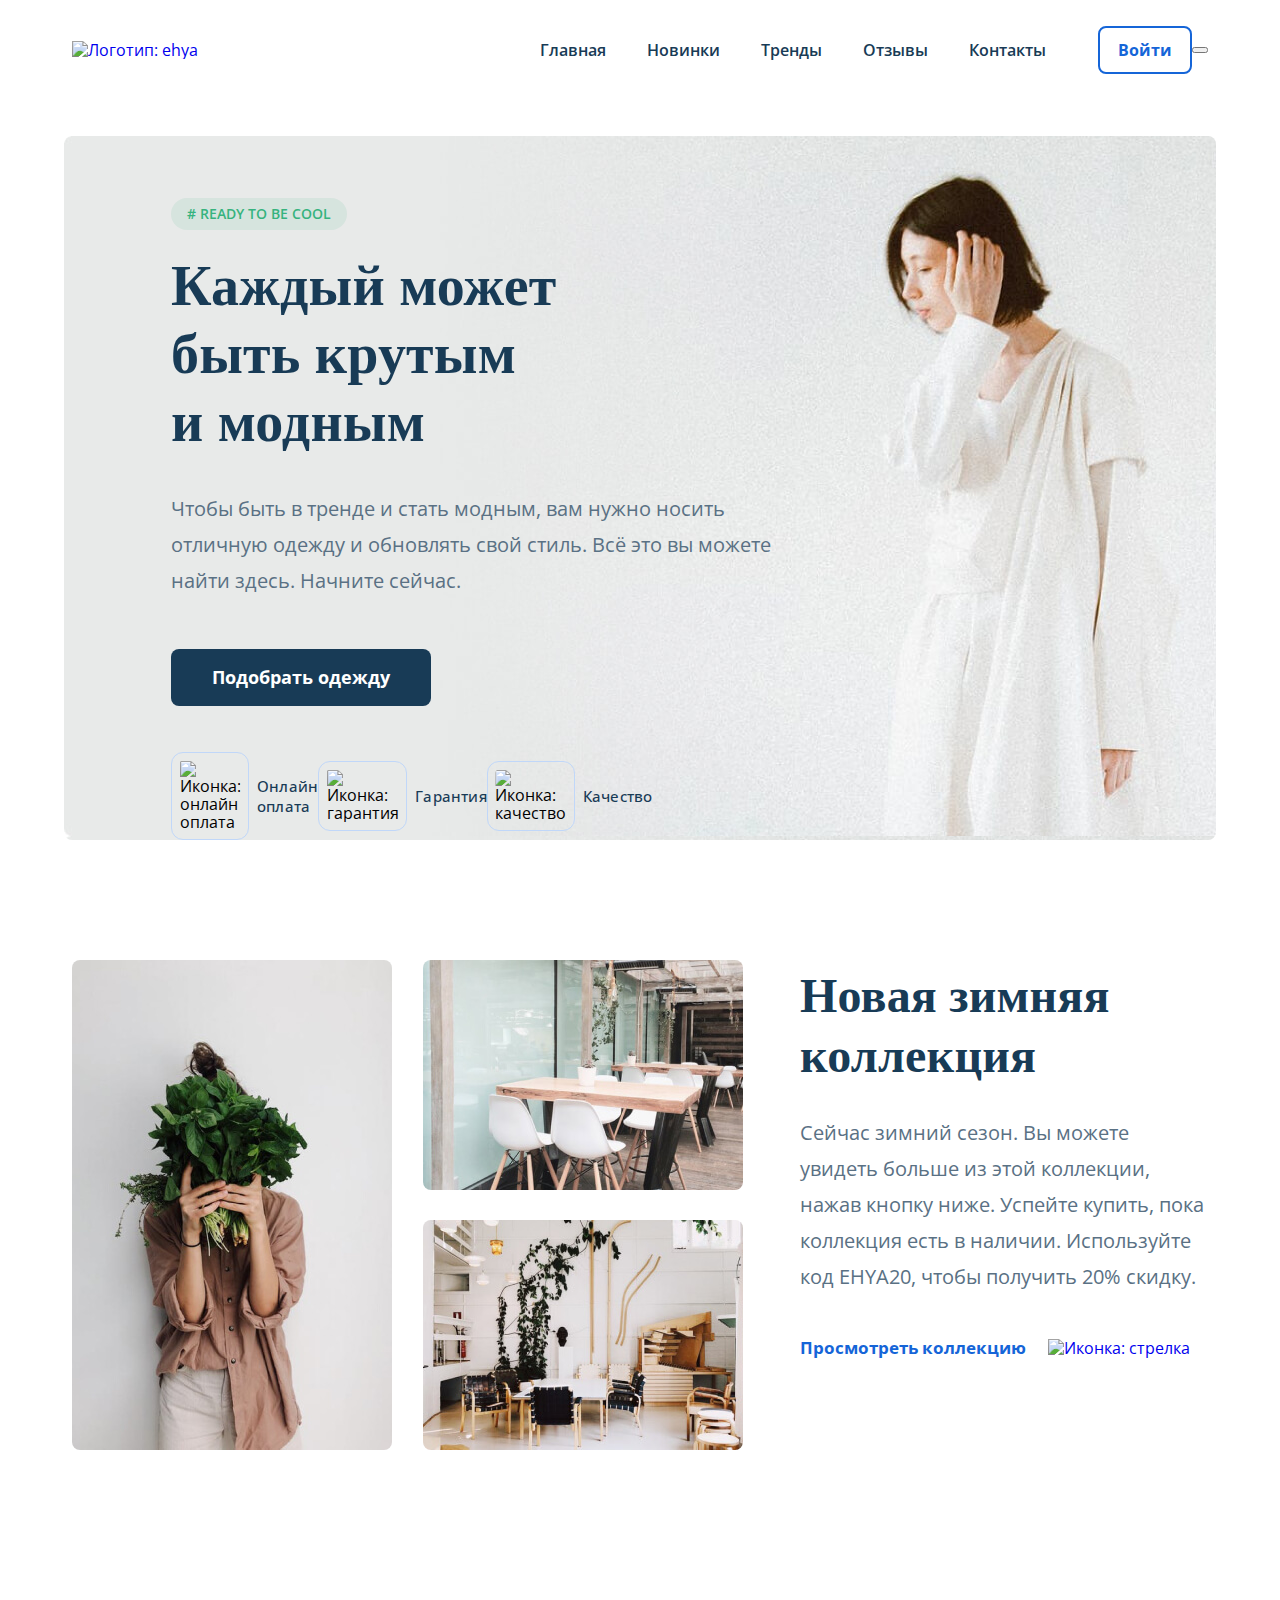
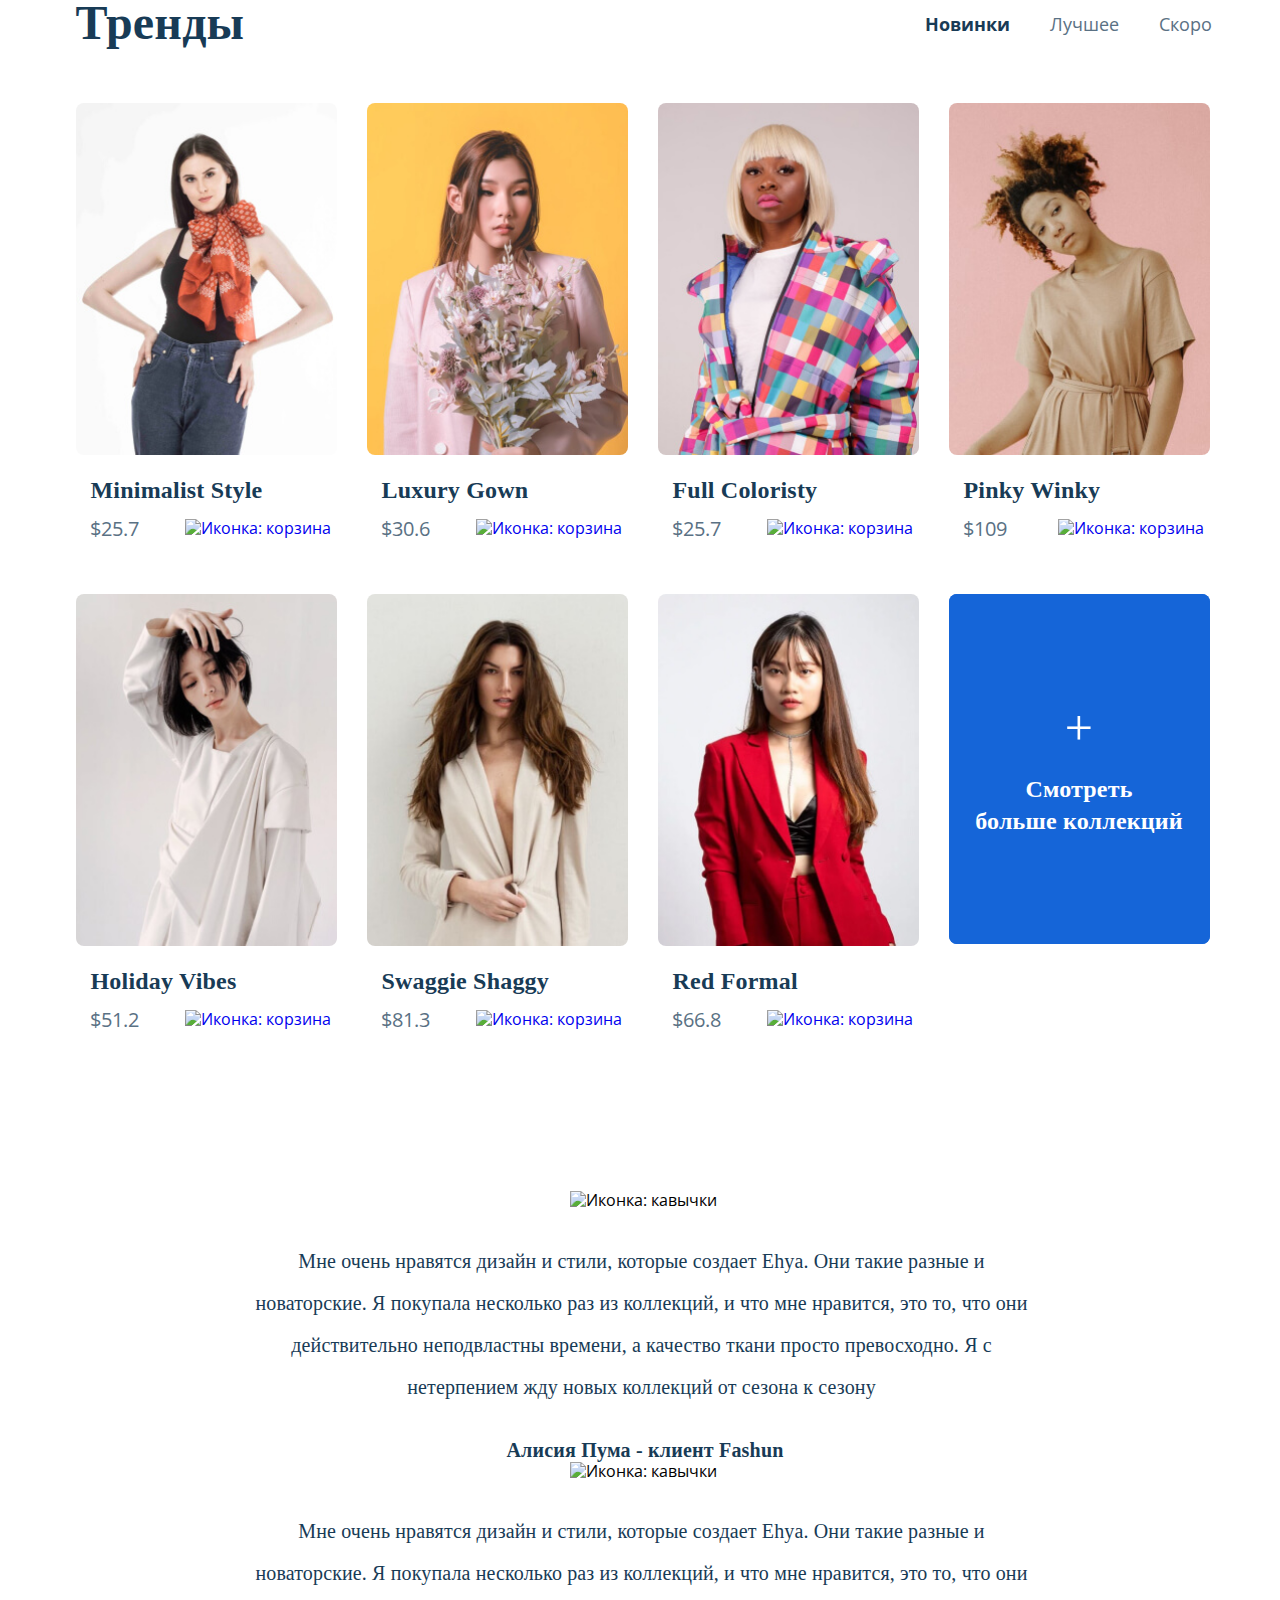
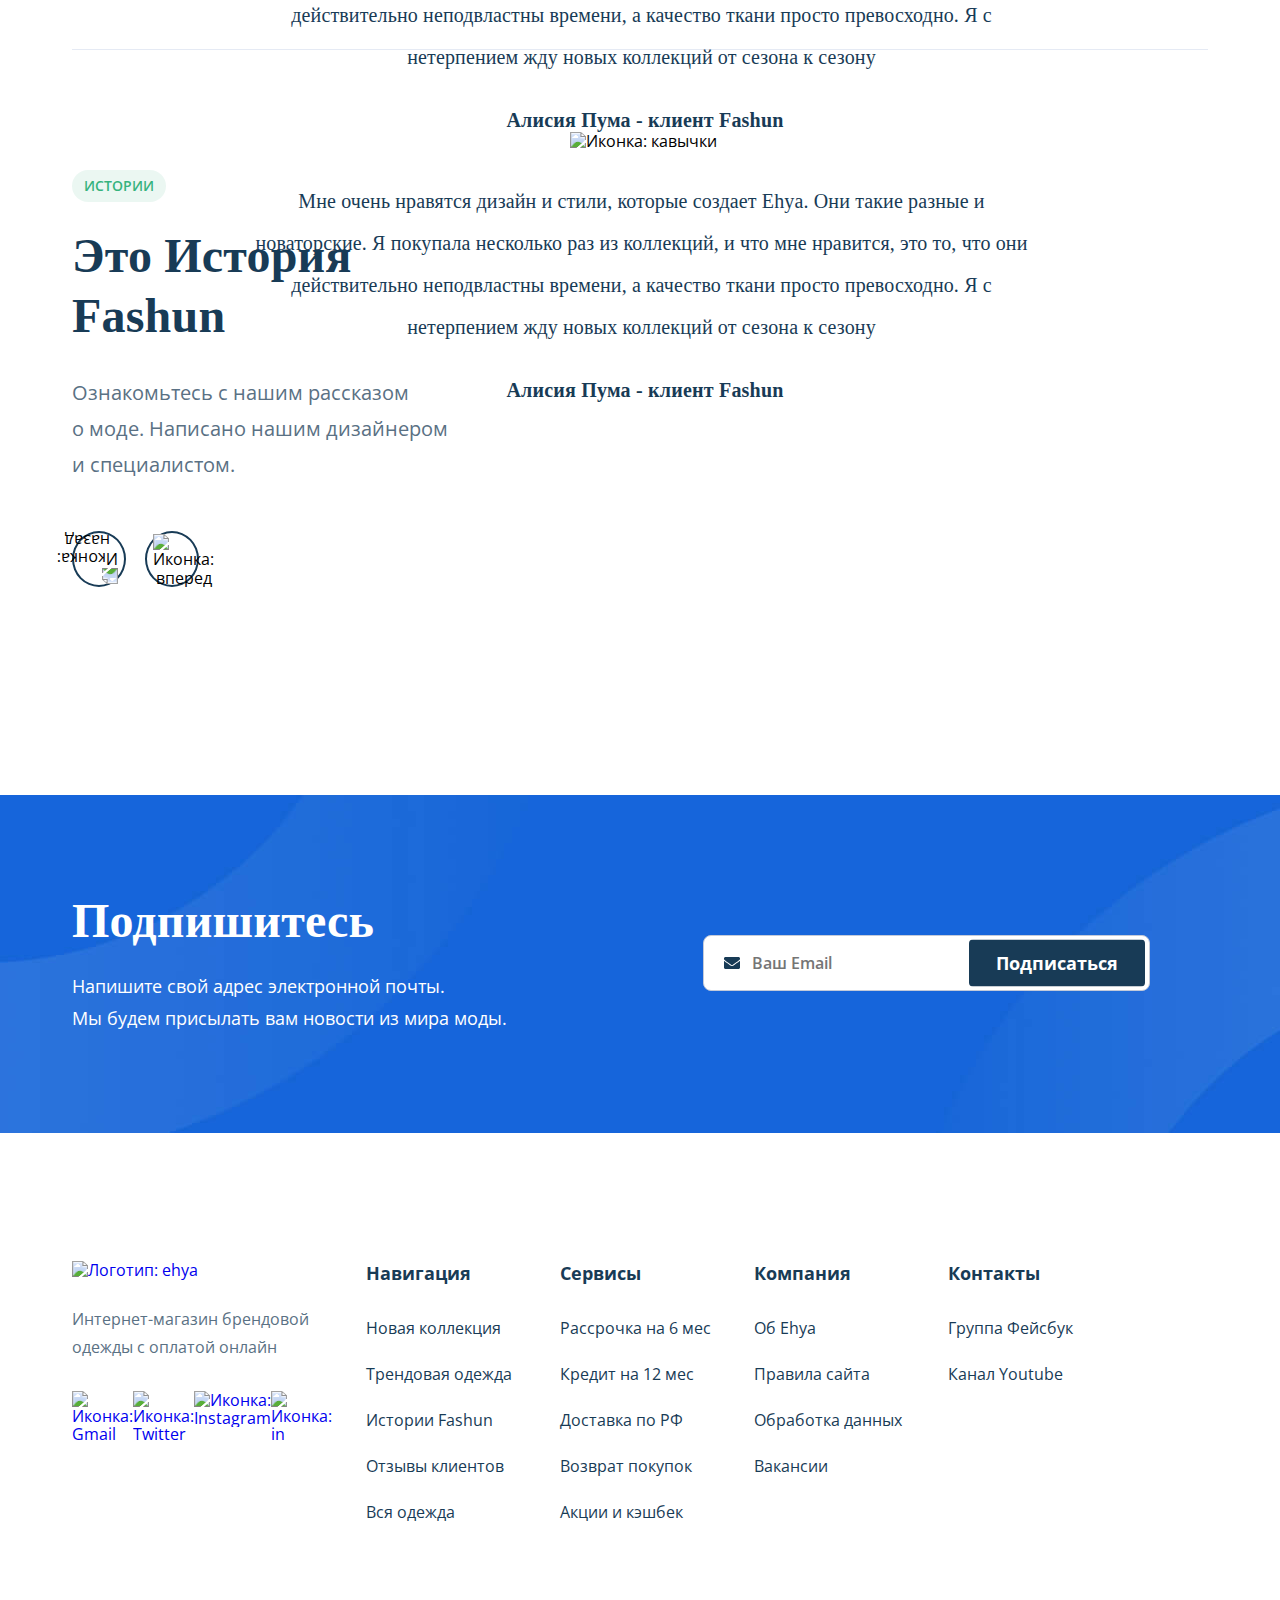
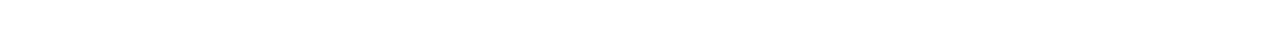
==== commit cc68960a: "fix: anchor" ====
--- a/index.html
+++ b/index.html
@@ -7,6 +7,7 @@
   <link rel="stylesheet" href="./css/style.min.css">
   <link href="https://fonts.googleapis.com/css2?family=Open+Sans:wght@400;600;700&display=swap" rel="stylesheet">
   <link rel="shortcut icon" href="./favicon.ico" type="image/x-icon">
+  <link rel="icon" href="./favicon.ico" type="image/x-icon">
   <title>Магазин одежды ehya</title>
   <script src="./js/jquery-3.5.1.min.js" defer></script>
   <script src="./js/swiper-bundle.min.js" defer></script>
@@ -17,10 +18,10 @@
   <header class="header">
     <div class="container">
       <div class="header-wrapper">
-        <a href="/"><img src="./img/logo.svg" alt="Логотип: ehya"></a>
+        <a href="#"><img src="./img/logo.svg" alt="Логотип: ehya"></a>
         <ul class="header-menu">
           <li class="header-menu__item">
-            <a href="#" class="header__link">Главная</a>
+            <a href="#hero" class="header__link">Главная</a>
           </li>
           <li class="header-menu__item">
             <a href="#collection" class="header__link">Новинки</a>
@@ -44,7 +45,7 @@
           <nav class="menu-mobile">
             <ul class="menu-mobile-list">
               <li class="menu-mobile-list__item">
-                <a href="#" class="menu-mobile__link">Главная</a>
+                <a href="#hero" class="menu-mobile__link">Главная</a>
               </li>
               <li class="menu-mobile-list__item">
                 <a href="#collection" class="menu-mobile__link">Новинки</a>
@@ -60,13 +61,13 @@
               </li>
             </ul>
           </nav>
-          <button class="button mobile__login" data-id="authBtn">Войти</button>
-        </div>
-
-        <button class="mobile__button">
-          <span class="mobile__button-line"></span>
-          <span class="mobile__button-line"></span>
-          <span class="mobile__button-line"></span>
+          <button class="button menu-mobile__login" data-id="authBtn">Войти</button>
+        </div>
+
+        <button class="menu-mobile__button">
+          <span class="menu-mobile__button-line"></span>
+          <span class="menu-mobile__button-line"></span>
+          <span class="menu-mobile__button-line"></span>
         </button>
         <!-- /.header-menu -->
       </div>
@@ -75,7 +76,7 @@
     <!-- /.container -->
   </header>
   <!-- /.header -->
-  <main class="hero" id="herohero">
+  <main class="hero" id="hero">
     <span class="badge hero__badge"># ready to be cool</span>
     <h1 class="section-title hero__title">Каждый может быть крутым и&nbsp;модным</h1>
     <p class="hero__description">
@@ -149,7 +150,7 @@
             <span class="trends-card__title">Minimalist Style</span>
             <div class="pricetag">
               <span class="pricetag__price">$25.7</span>
-              <button class="cart"><img src="./img/trends/shopping-cart.svg" alt="Иконка: корзина" class="pricetag__button"></button>
+              <img src="./img/trends/shopping-cart.svg" alt="Иконка: корзина" class="pricetag__button">
             </div>
           </a>
           <a href="javascript:void(0)" class="trends-card">
@@ -157,7 +158,7 @@
             <span class="trends-card__title">Luxury Gown </span>
             <div class="pricetag">
               <span class="pricetag__price">$30.6</span>
-              <button class="cart"><img src="./img/trends/shopping-cart.svg" alt="Иконка: корзина" class="pricetag__button"></button>
+              <img src="./img/trends/shopping-cart.svg" alt="Иконка: корзина" class="pricetag__button">
             </div>
           </a>
           <a href="javascript:void(0)" class="trends-card">
@@ -165,7 +166,7 @@
             <span class="trends-card__title">Full Coloristy</span>
             <div class="pricetag">
               <span class="pricetag__price">$25.7</span>
-              <button class="cart"><img src="./img/trends/shopping-cart.svg" alt="Иконка: корзина" class="pricetag__button"></button>
+              <img src="./img/trends/shopping-cart.svg" alt="Иконка: корзина" class="pricetag__button">
             </div>
           </a>
           <a href="javascript:void(0)" class="trends-card">
@@ -173,7 +174,7 @@
             <span class="trends-card__title">Pinky Winky</span>
             <div class="pricetag">
               <span class="pricetag__price">$109</span>
-              <button class="cart"><img src="./img/trends/shopping-cart.svg" alt="Иконка: корзина" class="pricetag__button"></button>
+              <img src="./img/trends/shopping-cart.svg" alt="Иконка: корзина" class="pricetag__button">
             </div>
           </a>
           <a href="javascript:void(0)" class="trends-card">
@@ -181,7 +182,7 @@
             <span class="trends-card__title">Holiday Vibes</span>
             <div class="pricetag">
               <span class="pricetag__price">$51.2</span>
-              <button class="cart"><img src="./img/trends/shopping-cart.svg" alt="Иконка: корзина" class="pricetag__button"></button>
+              <img src="./img/trends/shopping-cart.svg" alt="Иконка: корзина" class="pricetag__button">
             </div>
           </a>
           <a href="javascript:void(0)" class="trends-card">
@@ -189,7 +190,7 @@
             <span class="trends-card__title">Swaggie Shaggy</span>
             <div class="pricetag">
               <span class="pricetag__price">$81.3</span>
-              <button class="cart"><img src="./img/trends/shopping-cart.svg" alt="Иконка: корзина" class="pricetag__button"></button>
+              <img src="./img/trends/shopping-cart.svg" alt="Иконка: корзина" class="pricetag__button">
             </div>
           </a>
           <a href="javascript:void(0)" class="trends-card">
@@ -197,7 +198,7 @@
             <span class="trends-card__title">Red Formal</span>
             <div class="pricetag">
               <span class="pricetag__price">$66.8</span>
-              <button class="cart"><img src="./img/trends/shopping-cart.svg" alt="Иконка: корзина" class="pricetag__button"></button>
+              <img src="./img/trends/shopping-cart.svg" alt="Иконка: корзина" class="pricetag__button">
             </div>
           </a>
           <a href="javascript:void(0)" class="trends-card__more">
@@ -212,7 +213,7 @@
             <span class="trends-card__title">Minimalist Style</span>
             <div class="pricetag">
               <span class="pricetag__price">$25.7</span>
-              <button class="cart"><img src="./img/trends/shopping-cart.svg" alt="Иконка: корзина" class="pricetag__button"></button>
+              <img src="./img/trends/shopping-cart.svg" alt="Иконка: корзина" class="pricetag__button">
             </div>
           </a>
           <a href="javascript:void(0)" class="trends-card">
@@ -220,7 +221,7 @@
             <span class="trends-card__title">Luxury Gown </span>
             <div class="pricetag">
               <span class="pricetag__price">$30.6</span>
-              <button class="cart"><img src="./img/trends/shopping-cart.svg" alt="Иконка: корзина" class="pricetag__button"></button>
+              <img src="./img/trends/shopping-cart.svg" alt="Иконка: корзина" class="pricetag__button">
             </div>
           </a>
           <a href="javascript:void(0)" class="trends-card">
@@ -228,7 +229,7 @@
             <span class="trends-card__title">Full Coloristy</span>
             <div class="pricetag">
               <span class="pricetag__price">$25.7</span>
-              <button class="cart"><img src="./img/trends/shopping-cart.svg" alt="Иконка: корзина" class="pricetag__button"></button>
+              <img src="./img/trends/shopping-cart.svg" alt="Иконка: корзина" class="pricetag__button">
             </div>
           </a>
           <a href="javascript:void(0)" class="trends-card">
@@ -236,7 +237,7 @@
             <span class="trends-card__title">Pinky Winky</span>
             <div class="pricetag">
               <span class="pricetag__price">$109</span>
-              <button class="cart"><img src="./img/trends/shopping-cart.svg" alt="Иконка: корзина" class="pricetag__button"></button>
+              <img src="./img/trends/shopping-cart.svg" alt="Иконка: корзина" class="pricetag__button">
             </div>
           </a>
           <a href="javascript:void(0)" class="trends-card">
@@ -244,7 +245,7 @@
             <span class="trends-card__title">Holiday Vibes</span>
             <div class="pricetag">
               <span class="pricetag__price">$51.2</span>
-              <button class="cart"><img src="./img/trends/shopping-cart.svg" alt="Иконка: корзина" class="pricetag__button"></button>
+              <img src="./img/trends/shopping-cart.svg" alt="Иконка: корзина" class="pricetag__button">
             </div>
           </a>
           <a href="javascript:void(0)" class="trends-card">
@@ -252,7 +253,7 @@
             <span class="trends-card__title">Swaggie Shaggy</span>
             <div class="pricetag">
               <span class="pricetag__price">$81.3</span>
-              <button class="cart"><img src="./img/trends/shopping-cart.svg" alt="Иконка: корзина" class="pricetag__button"></button>
+              <img src="./img/trends/shopping-cart.svg" alt="Иконка: корзина" class="pricetag__button">
             </div>
           </a>
           <a href="javascript:void(0)" class="trends-card">
@@ -260,7 +261,7 @@
             <span class="trends-card__title">Red Formal</span>
             <div class="pricetag">
               <span class="pricetag__price">$66.8</span>
-              <button class="cart"><img src="./img/trends/shopping-cart.svg" alt="Иконка: корзина" class="pricetag__button"></button>
+              <img src="./img/trends/shopping-cart.svg" alt="Иконка: корзина" class="pricetag__button">
             </div>
           </a>
           <a href="javascript:void(0)" class="trends-card__more">
@@ -275,7 +276,7 @@
             <span class="trends-card__title">Minimalist Style</span>
             <div class="pricetag">
               <span class="pricetag__price">$25.7</span>
-              <button class="cart"><img src="./img/trends/shopping-cart.svg" alt="Иконка: корзина" class="pricetag__button"></button>
+              <img src="./img/trends/shopping-cart.svg" alt="Иконка: корзина" class="pricetag__button">
             </div>
           </a>
           <a href="javascript:void(0)" class="trends-card">
@@ -283,7 +284,7 @@
             <span class="trends-card__title">Luxury Gown </span>
             <div class="pricetag">
               <span class="pricetag__price">$30.6</span>
-              <button class="cart"><img src="./img/trends/shopping-cart.svg" alt="Иконка: корзина" class="pricetag__button"></button>
+              <img src="./img/trends/shopping-cart.svg" alt="Иконка: корзина" class="pricetag__button">
             </div>
           </a>
           <a href="javascript:void(0)" class="trends-card">
@@ -291,7 +292,7 @@
             <span class="trends-card__title">Full Coloristy</span>
             <div class="pricetag">
               <span class="pricetag__price">$25.7</span>
-              <button class="cart"><img src="./img/trends/shopping-cart.svg" alt="Иконка: корзина" class="pricetag__button"></button>
+              <img src="./img/trends/shopping-cart.svg" alt="Иконка: корзина" class="pricetag__button">
             </div>
           </a>
           <a href="javascript:void(0)" class="trends-card">
@@ -299,7 +300,7 @@
             <span class="trends-card__title">Pinky Winky</span>
             <div class="pricetag">
               <span class="pricetag__price">$109</span>
-              <button class="cart"><img src="./img/trends/shopping-cart.svg" alt="Иконка: корзина" class="pricetag__button"></button>
+              <img src="./img/trends/shopping-cart.svg" alt="Иконка: корзина" class="pricetag__button">
             </div>
           </a>
           <a href="javascript:void(0)" class="trends-card">
@@ -307,7 +308,7 @@
             <span class="trends-card__title">Holiday Vibes</span>
             <div class="pricetag">
               <span class="pricetag__price">$51.2</span>
-              <button class="cart"><img src="./img/trends/shopping-cart.svg" alt="Иконка: корзина" class="pricetag__button"></button>
+              <img src="./img/trends/shopping-cart.svg" alt="Иконка: корзина" class="pricetag__button">
             </div>
           </a>
           <a href="javascript:void(0)" class="trends-card">
@@ -315,7 +316,7 @@
             <span class="trends-card__title">Swaggie Shaggy</span>
             <div class="pricetag">
               <span class="pricetag__price">$81.3</span>
-              <button class="cart"><img src="./img/trends/shopping-cart.svg" alt="Иконка: корзина" class="pricetag__button"></button>
+              <img src="./img/trends/shopping-cart.svg" alt="Иконка: корзина" class="pricetag__button">
             </div>
           </a>
           <a href="javascript:void(0)" class="trends-card">
@@ -323,7 +324,7 @@
             <span class="trends-card__title">Red Formal</span>
             <div class="pricetag">
               <span class="pricetag__price">$66.8</span>
-              <button class="cart"><img src="./img/trends/shopping-cart.svg" alt="Иконка: корзина" class="pricetag__button"></button>
+              <img src="./img/trends/shopping-cart.svg" alt="Иконка: корзина" class="pricetag__button">
             </div>
           </a>
           <a href="javascript:void(0)" class="trends-card__more">
@@ -633,4 +634,4 @@
   </div>
   <!-- /.modal -->
 </body>
-</html>+</html>
